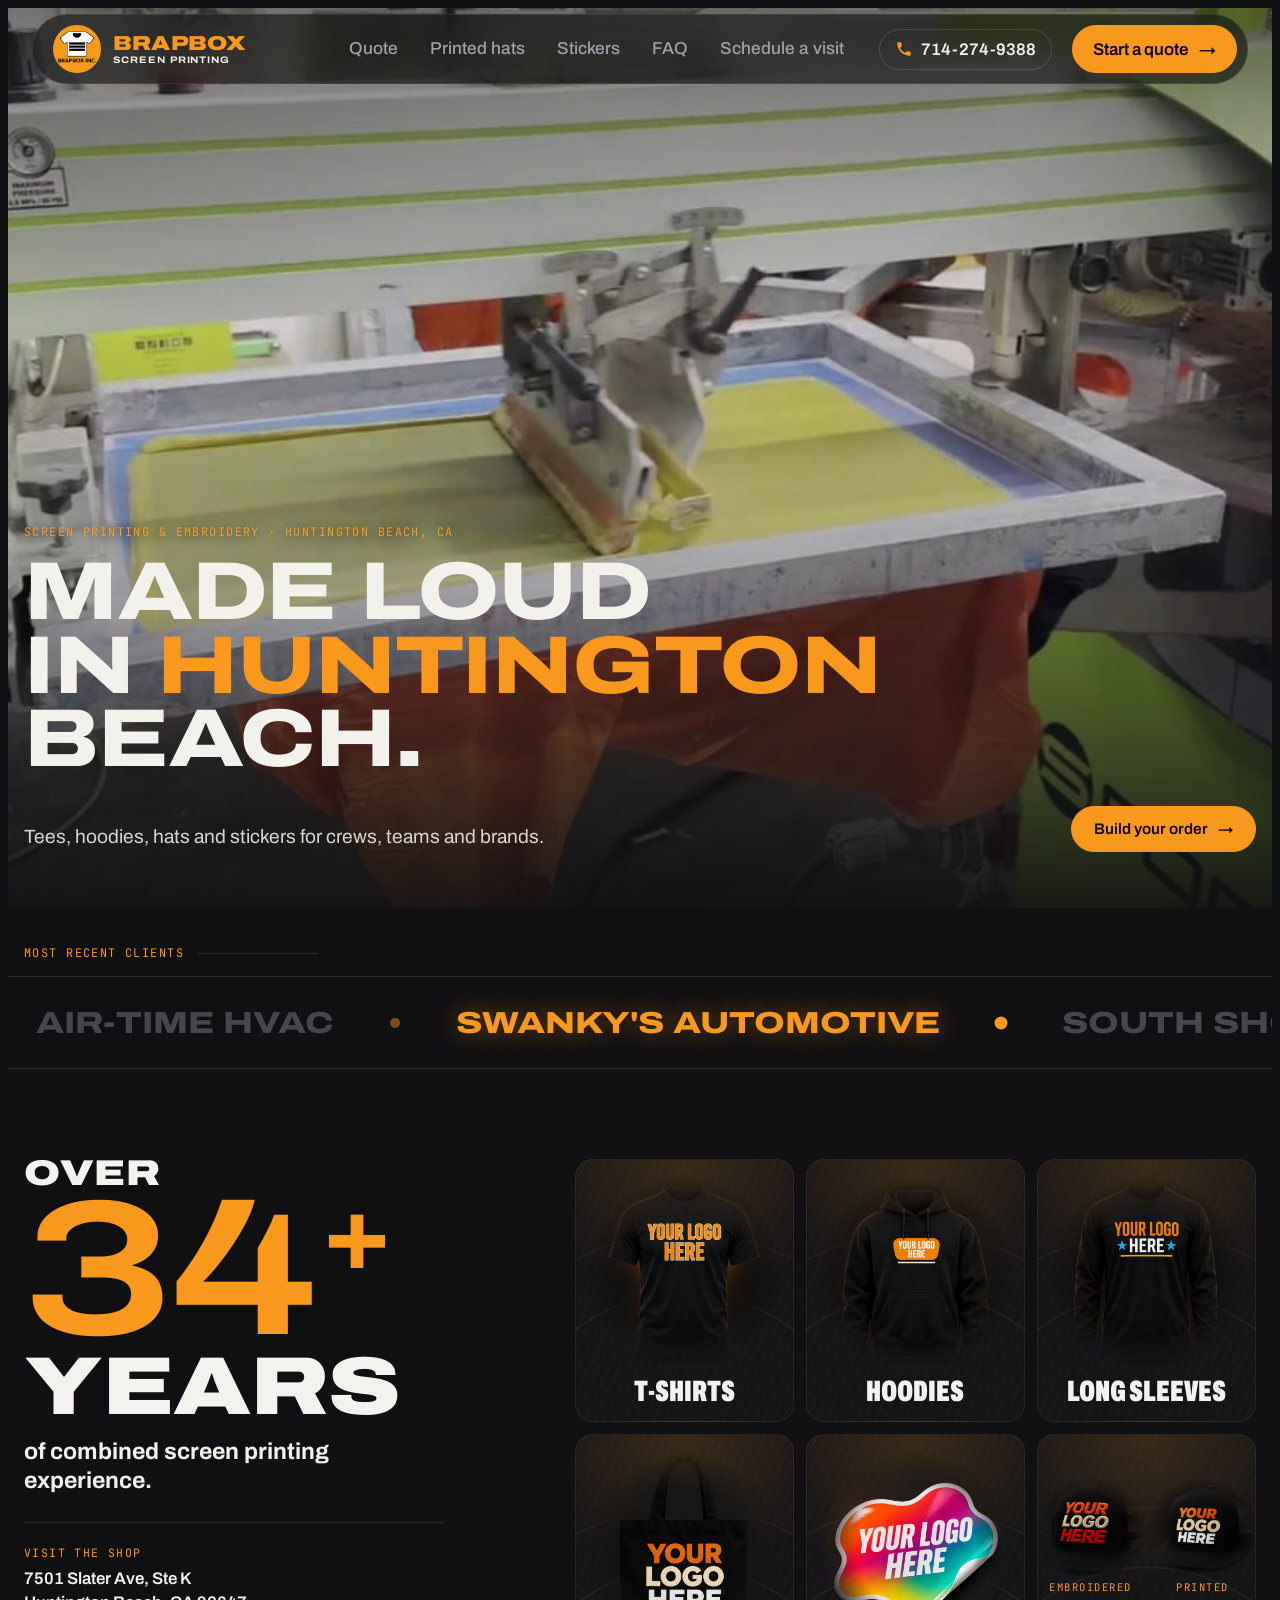
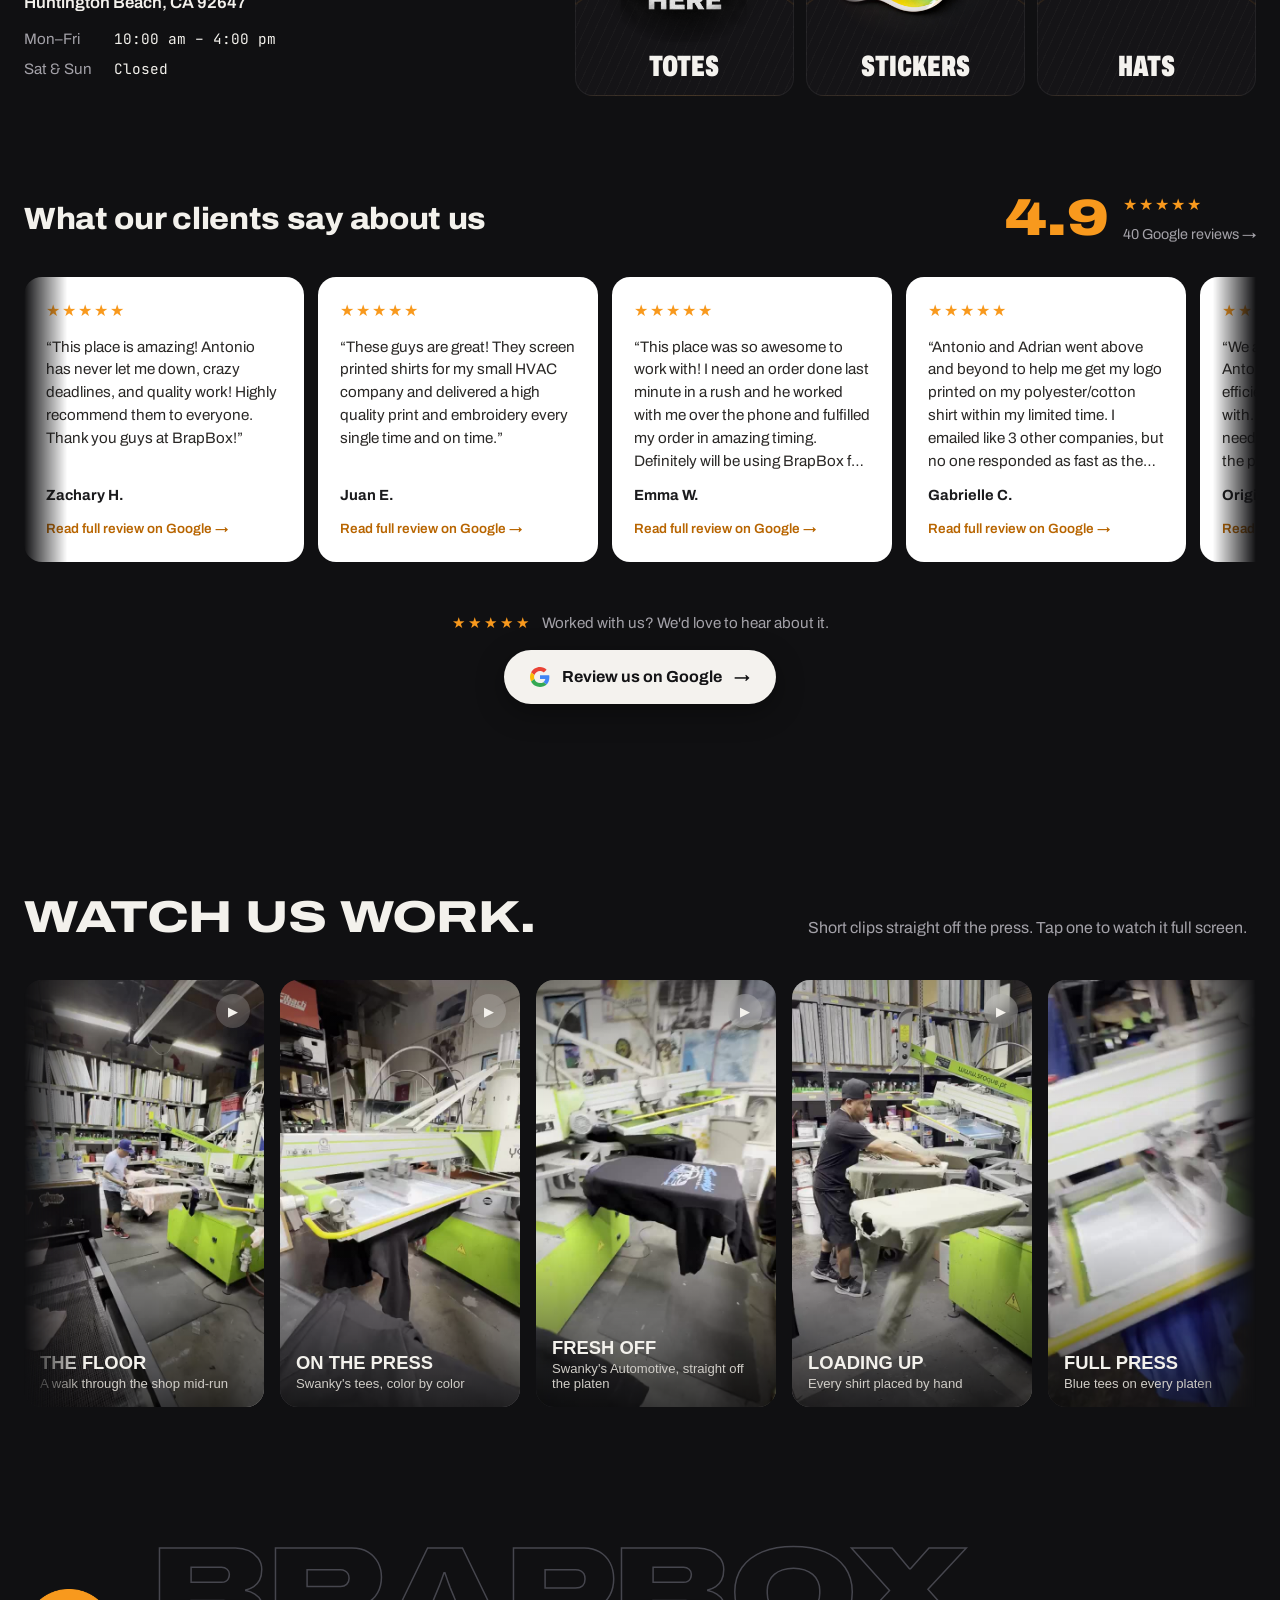
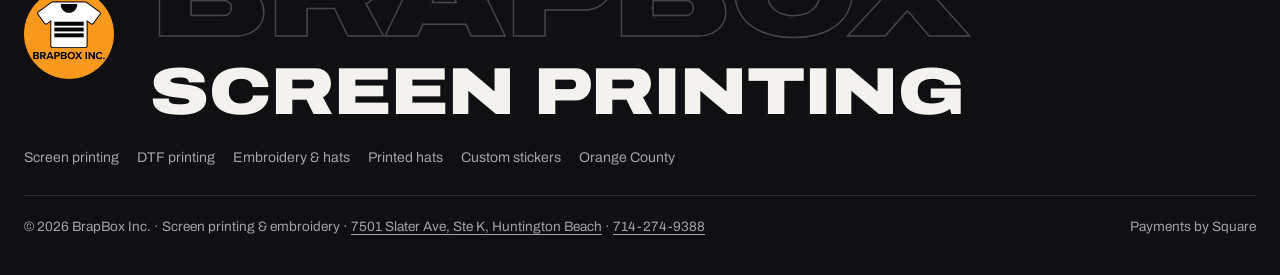
==== index.html @ b714bdb9 "Add files via upload" ====
<!doctype html>
<html lang="en">
<meta charset="utf-8">
<meta name="viewport" content="width=device-width, initial-scale=1, viewport-fit=cover">
<title>Screen Printing &amp; Custom Shirts in Huntington Beach, CA | BrapBox</title>
<meta name="description" content="Custom screen printing, DTF and embroidery in Huntington Beach, CA. Tees, hoodies, hats and more from 12 pieces, 10–14 day turnaround. Get a fast quote.">
<link rel="canonical" href="https://www.brapboxscreenprinting.com/">
<meta name="robots" content="index, follow, max-image-preview:large, max-snippet:-1, max-video-preview:-1">
<meta name="theme-color" content="#101012">
<meta name="geo.region" content="US-CA">
<meta name="geo.placename" content="Huntington Beach">
<meta property="og:type" content="website">
<meta property="og:site_name" content="BrapBox Screen Printing">
<meta property="og:locale" content="en_US">
<meta property="og:url" content="https://www.brapboxscreenprinting.com/">
<meta property="og:title" content="BrapBox Screen Printing · Huntington Beach, CA">
<meta property="og:description" content="Custom screen printing, DTF and embroidery for crews, teams and brands. From 12 pieces. Build your order and get a quote.">
<meta property="og:image" content="https://www.brapboxscreenprinting.com/p/og-image.jpg">
<meta property="og:image:width" content="1200">
<meta property="og:image:height" content="630">
<meta property="og:image:alt" content="Automatic screen printing press at BrapBox in Huntington Beach">
<meta name="twitter:card" content="summary_large_image">
<meta name="twitter:title" content="BrapBox Screen Printing · Huntington Beach, CA">
<meta name="twitter:description" content="Custom screen printing, DTF and embroidery for crews, teams and brands. From 12 pieces.">
<meta name="twitter:image" content="https://www.brapboxscreenprinting.com/p/og-image.jpg">
<link rel="icon" type="image/png" href="p/logo-64.png">
<link rel="apple-touch-icon" href="p/logo.png">
<link rel="manifest" href="/site.webmanifest">
<link rel="preload" as="image" href="v/hero.jpg" fetchpriority="high">
<!-- SEO: keep this structured data in sync with the visible FAQ (const FAQ) and the shop details. -->
<script type="application/ld+json">
{"@context":"https://schema.org","@graph":[
{"@type":"LocalBusiness","@id":"https://www.brapboxscreenprinting.com/#business",
"name":"BrapBox Screen Printing","legalName":"BrapBox Inc.","alternateName":"BrapBox",
"description":"Custom screen printing, DTF printing and embroidery shop in Huntington Beach, California. T-shirts, long sleeves, hoodies, totes, stickers and printed or embroidered hats for crews, teams and brands. 12-piece minimum.",
"url":"https://www.brapboxscreenprinting.com/",
"logo":"https://www.brapboxscreenprinting.com/p/logo.png",
"image":["https://www.brapboxscreenprinting.com/p/og-image.jpg","https://www.brapboxscreenprinting.com/v/hero.jpg","https://www.brapboxscreenprinting.com/p/press-visit.jpg"],
"telephone":"+1-714-274-9388","email":"brapboxtshirt@gmail.com",
"address":{"@type":"PostalAddress","streetAddress":"7501 Slater Ave, Ste K","addressLocality":"Huntington Beach","addressRegion":"CA","postalCode":"92647","addressCountry":"US"},
"hasMap":"https://maps.google.com/?cid=10656105089256841077",
"openingHoursSpecification":[{"@type":"OpeningHoursSpecification","dayOfWeek":["Monday","Tuesday","Wednesday","Thursday","Friday"],"opens":"10:00","closes":"16:00"}],
"areaServed":[{"@type":"City","name":"Huntington Beach, CA"},{"@type":"AdministrativeArea","name":"Orange County, CA"},{"@type":"AdministrativeArea","name":"Southern California"}],
"paymentAccepted":"Credit card","currenciesAccepted":"USD",
"knowsAbout":["Screen printing","DTF printing","Embroidery","Custom T-shirts","Custom hoodies","Custom hats","Custom stickers","Sleeve printing"],
"hasOfferCatalog":{"@type":"OfferCatalog","name":"Custom printing services","itemListElement":[
{"@type":"Offer","itemOffered":{"@type":"Service","name":"Screen printing","description":"Screen printing on an automatic press for orders of 25 pieces and up, up to 6 ink colors, front, back and sleeve prints."}},
{"@type":"Offer","itemOffered":{"@type":"Service","name":"DTF printing","description":"Direct-to-film printing for small runs of 12 to 24 pieces."}},
{"@type":"Offer","itemOffered":{"@type":"Service","name":"Embroidery","description":"Embroidered hats and apparel."}},
{"@type":"Offer","itemOffered":{"@type":"Product","name":"Custom T-shirts, long sleeves and hoodies"}},
{"@type":"Offer","itemOffered":{"@type":"Product","name":"Custom printed or embroidered hats"}},
{"@type":"Offer","itemOffered":{"@type":"Product","name":"Custom totes and die-cut stickers"}}]},
"sameAs":["https://maps.google.com/?cid=10656105089256841077"]},
{"@type":"WebSite","@id":"https://www.brapboxscreenprinting.com/#website","url":"https://www.brapboxscreenprinting.com/","name":"BrapBox Screen Printing","publisher":{"@id":"https://www.brapboxscreenprinting.com/#business"},"inLanguage":"en-US"},
{"@type":"WebPage","@id":"https://www.brapboxscreenprinting.com/#webpage","url":"https://www.brapboxscreenprinting.com/","name":"Screen Printing & Custom Shirts in Huntington Beach, CA | BrapBox","isPartOf":{"@id":"https://www.brapboxscreenprinting.com/#website"},"about":{"@id":"https://www.brapboxscreenprinting.com/#business"},"primaryImageOfPage":"https://www.brapboxscreenprinting.com/v/hero.jpg","inLanguage":"en-US"},
{"@type":"FAQPage","@id":"https://www.brapboxscreenprinting.com/#faq","mainEntity":[
{"@type":"Question","name":"What's your minimum order?","acceptedAnswer":{"@type":"Answer","text":"Our minimum is 12 pieces. For 12 to 24 pieces, we do a DTF print, which is more cost effective on small runs. From 25 pieces up, we screen print, and you can mix tees, long sleeves and hoodies to get there. We confirm the final print method after we review your design, since some designs print better one way than the other."}},
{"@type":"Question","name":"How do I get a price?","acceptedAnswer":{"@type":"Answer","text":"Build your order in the quote studio and send it. Antonio checks every quote himself and comes back with a firm price."}},
{"@type":"Question","name":"How long does an order take?","acceptedAnswer":{"@type":"Answer","text":"Typically 10–14 days after you approve your proof. Need a rush? Give us a call at 714-274-9388."}},
{"@type":"Question","name":"Can you rush it?","acceptedAnswer":{"@type":"Answer","text":"Call us at 714-274-9388 and we'll tell you what the press can do."}},
{"@type":"Question","name":"What can you print on?","acceptedAnswer":{"@type":"Answer","text":"T-shirts, hoodies, long sleeves, totes, hats and stickers. Hats can be printed or embroidered."}},
{"@type":"Question","name":"Do you print sleeves?","acceptedAnswer":{"@type":"Answer","text":"Yes, left and right sleeves on short and long sleeves. Add them in the quote studio."}},
{"@type":"Question","name":"Where do I pick up?","acceptedAnswer":{"@type":"Answer","text":"At the shop, 7501 Slater Ave, Ste K, Huntington Beach. Open Monday to Friday, 10 am to 4 pm. We can also ship it, and shipping is calculated after production is finished."}},
{"@type":"Question","name":"How do I pay?","acceptedAnswer":{"@type":"Answer","text":"We send a secure Square invoice you can pay by card."}}]}
]}
</script>
<meta name="claude:viewport-fit-sides" content="cover">
<link rel="preconnect" href="https://fonts.googleapis.com">
<link rel="preconnect" href="https://fonts.gstatic.com" crossorigin>
<link rel="stylesheet" href="https://fonts.googleapis.com/css2?family=Archivo:wdth,wght@62..125,400..900&family=JetBrains+Mono:wght@400;500&display=swap">
<style>
/* Layout: a cinematic, dark print floor lit by BrapBox orange. Real footage leads; type is ultra-wide Archivo. Single dark look by design. */
:root{
  color-scheme:dark;
  --bg:#101012; --bg2:#17171A; --bg3:#1F1F23; --fg:#F3F1EC; --muted:#A3A1A8; --dim:#46464E; --line:#2B2B31;
  --brand:#F8991D; --brand2:#FFB85C; --brand-ink:#120700; --lime:#B7E33B;
  --sans:"Archivo", "Helvetica Neue", Arial, sans-serif;
  --mono:"JetBrains Mono", ui-monospace, Menlo, monospace;
  --r:18px; --r-lg:28px;
  --ease:cubic-bezier(.2,.8,.2,1);
}
*{box-sizing:border-box}
[hidden]{display:none!important}
html{scroll-behavior:smooth}
body{background:var(--bg);color:var(--fg);font-family:var(--sans);font-size:16px;line-height:1.55;-webkit-font-smoothing:antialiased;overflow-x:hidden}
body::before{content:"";position:fixed;inset:0 0 auto;height:env(safe-area-inset-top,0px);z-index:90;background:var(--bg)}
.wrap{max-width:1320px;margin:0 auto;padding-left:max(16px,env(safe-area-inset-left,0px));padding-right:max(16px,env(safe-area-inset-right,0px))}
h1,h2,h3{margin:0;font-weight:800;line-height:.92;letter-spacing:-.02em;text-wrap:balance}
.wide{font-stretch:125%;text-transform:uppercase;letter-spacing:-.01em}
h2.wide{font-size:clamp(2.4rem,6.2vw,5.6rem)}
p{margin:0}
a{color:inherit}
.tag{font-family:var(--mono);font-size:.74rem;letter-spacing:.12em;text-transform:uppercase;color:var(--brand)}
.muted{color:var(--muted)}
:focus-visible{outline:2px solid var(--brand);outline-offset:3px}
@media (prefers-reduced-motion: reduce){html{scroll-behavior:auto}*{animation:none!important;transition:none!important}}

/* progress + nav */
.progress{position:fixed;left:0;top:env(safe-area-inset-top,0px);height:3px;width:100%;background:var(--brand);transform-origin:left;transform:scaleX(0);z-index:100}
.nav{position:fixed;z-index:80;top:calc(env(safe-area-inset-top,0px) + 14px);left:0;right:0;pointer-events:none}
.nav .bar{pointer-events:auto;display:flex;align-items:center;gap:18px;padding:8px 8px 8px 16px;border-radius:999px;background:rgba(14,14,16,.6);backdrop-filter:blur(16px) saturate(1.4);border:1px solid rgba(255,255,255,.08);max-width:1080px;margin:0 auto}
.logo{display:flex;align-items:center;gap:10px;text-decoration:none;font-weight:900;font-stretch:125%;text-transform:uppercase;font-size:1.05rem;letter-spacing:.01em}
.logo-img{width:40px;height:40px;flex:none;display:block;transition:transform .5s var(--ease)}.logo:hover .logo-img{transform:rotate(-12deg)}
.foot-brand{display:flex;align-items:center;gap:clamp(16px,3vw,36px)}.foot-brand img{width:clamp(64px,9vw,120px);height:auto;flex:none}.foot-brand .mega{min-width:0;font-size:clamp(2.6rem,13vw,13rem)}@media (max-width:640px){.foot-brand{flex-direction:column;align-items:flex-start}.foot-brand .mega{font-size:13.6vw}}
.mark{width:28px;height:28px;border-radius:50%;background:var(--brand);display:grid;place-items:center;flex:none}
.mark::after{content:"";width:12px;height:9px;background:var(--brand-ink);clip-path:polygon(0 0,32% 0,40% 22%,60% 22%,68% 0,100% 0,100% 100%,0 100%)}
.nav .links{display:flex;gap:2px;margin-left:auto}
.nav .links a{text-decoration:none;font-size:.9rem;font-weight:500;color:var(--muted);padding:8px 13px;border-radius:999px;transition:color .2s,background .2s}
.nav .links a:hover{color:var(--fg);background:rgba(255,255,255,.06)}
.btn{display:inline-flex;align-items:center;justify-content:center;gap:10px;font:600 .96rem var(--sans);padding:14px 22px;border-radius:999px;border:1px solid rgba(255,255,255,.18);background:transparent;color:var(--fg);text-decoration:none;cursor:pointer;transition:transform .25s var(--ease),background .25s,border-color .25s;white-space:nowrap}
.btn:hover{transform:translateY(-2px);border-color:rgba(255,255,255,.4)}
.btn.hot{background:var(--brand);border-color:var(--brand);color:var(--brand-ink)}
.btn.hot:hover{background:var(--brand2);border-color:var(--brand2)}
.btn.light{background:var(--fg);color:var(--bg);border-color:var(--fg)}
.btn.sm{padding:9px 16px;font-size:.88rem}
.btn .ar{transition:transform .25s var(--ease)}
.btn:hover .ar{transform:translateX(4px)}
@media (max-width:860px){.nav .links{display:none}.nav .bar .btn{margin-left:auto}.nav .bar{margin-inline:16px}}

/* HERO */
.hero{position:relative;height:100vh;min-height:620px;max-height:1100px}
.hero-media{position:absolute;inset:0;overflow:hidden;will-change:clip-path;clip-path:inset(0 0 0 0 round 0)}
.hero-media video,.hero-media img{position:absolute;inset:0;width:100%;height:100%;object-fit:cover;transform:scale(1.08);will-change:transform}
.hero-media::after{content:"";position:absolute;inset:0;background:linear-gradient(180deg,rgba(16,16,18,.55) 0%,rgba(16,16,18,.1) 35%,rgba(16,16,18,.35) 65%,rgba(16,16,18,.95) 100%)}
.hero-inner{position:relative;z-index:2;height:100%;display:grid;align-content:end;padding-bottom:56px}
.hero h1{font-size:clamp(3rem,10.4vw,11rem);font-stretch:125%;text-transform:uppercase;line-height:.86;letter-spacing:-.015em}
.hero h1 .ln{display:block;overflow:hidden;padding-bottom:.04em}
.hero h1 .ln > span{display:inline-block;animation:rise 1.1s var(--ease) both}
.hero h1 .ln:nth-child(2) > span{animation-delay:.12s}
.hero h1 .ln:nth-child(3) > span{animation-delay:.24s}
.hero h1 em{font-style:normal;color:var(--brand)}
@media (max-width:560px){.hero h1{font-size:clamp(2rem,11.2vw,3rem);font-stretch:112%}}
.hero-inner>*{min-width:0}
@keyframes rise{from{transform:translateY(105%)}}
.hero-row{display:flex;flex-wrap:wrap;justify-content:space-between;align-items:end;gap:24px;margin-top:28px}
.hero-row p{max-width:34rem;font-size:clamp(1.05rem,1.5vw,1.3rem);color:#D9D6D0;animation:fade 1s .5s var(--ease) both}
.hero-row .ctas{display:flex;flex-wrap:wrap;gap:10px;animation:fade 1s .65s var(--ease) both}
@keyframes fade{from{opacity:.001;transform:translateY(14px)}}
.live{position:absolute;z-index:3;top:calc(env(safe-area-inset-top,0px) + 92px);right:max(16px,calc(env(safe-area-inset-right,0px) + 24px));display:flex;align-items:center;gap:8px;font-family:var(--mono);font-size:.72rem;letter-spacing:.08em;text-transform:uppercase;padding:7px 12px;border-radius:999px;background:rgba(16,16,18,.55);backdrop-filter:blur(8px);border:1px solid rgba(255,255,255,.1)}
.live i{width:7px;height:7px;border-radius:50%;background:#FF3B30;animation:blink 1.6s infinite}
@keyframes blink{50%{opacity:.25}}
.scrollcue{position:absolute;z-index:3;left:50%;bottom:16px;transform:translateX(-50%);font-family:var(--mono);font-size:.68rem;letter-spacing:.14em;color:var(--muted);text-transform:uppercase}

/* marquee */
.clients{border-block:1px solid var(--line);overflow:hidden;background:var(--bg)}
.clients .track{display:flex;width:max-content;animation:slide 38s linear infinite;padding-block:22px}
.clients span{font-stretch:125%;font-weight:800;text-transform:uppercase;font-size:clamp(1.2rem,2.4vw,1.9rem);color:var(--dim);padding-inline:28px;display:flex;align-items:center;gap:56px;white-space:nowrap;transition:color .3s}
.clients span:hover{color:var(--fg)}
.clients span::after{content:"";width:10px;height:10px;border-radius:50%;background:var(--brand)}
@keyframes slide{to{transform:translateX(-50%)}}

section{padding-block:120px}
.head{display:grid;grid-template-columns:1fr minmax(0,28rem);gap:28px;align-items:end;margin-bottom:56px}
.head .tag{display:block;margin-bottom:18px}
.head p{color:var(--muted);font-size:1.08rem}
@media (max-width:860px){.head{grid-template-columns:1fr}section{padding-block:84px}}

/* statement */
.statement p{font-size:clamp(1.8rem,4.3vw,3.9rem);font-weight:700;line-height:1.08;letter-spacing:-.025em;max-width:22ch}
.statement .w{color:var(--dim);transition:color .35s}
.statement .w.on{color:var(--fg)}
.statement .w.hl.on{color:var(--brand)}
.statement .sig{display:flex;gap:16px;align-items:center;margin-top:40px}
.statement .sig img{width:64px;height:64px;border-radius:50%;object-fit:cover}

/* STORY */
.story{display:grid;grid-template-columns:1fr 1fr;gap:64px;align-items:start}
.story > *{min-width:0}
.story-media{position:sticky;top:calc(env(safe-area-inset-top,0px) + 96px);aspect-ratio:4/5;max-width:100%;border-radius:var(--r-lg);overflow:hidden;background:var(--bg2)}
.story-media video{position:absolute;inset:0;width:100%;height:100%;object-fit:cover;opacity:0;transition:opacity .7s var(--ease),transform 1.2s var(--ease);transform:scale(1.06)}
.story-media video.on{opacity:1;transform:scale(1)}
.story-media .hud{position:absolute;left:18px;right:18px;bottom:18px;display:flex;justify-content:space-between;align-items:end;gap:12px;z-index:2}
.story-media .num{font-stretch:125%;font-weight:900;font-size:5rem;line-height:.8;color:var(--fg);text-shadow:0 4px 30px rgba(0,0,0,.5);font-variant-numeric:tabular-nums}
.story-media .lbl{font-family:var(--mono);font-size:.72rem;letter-spacing:.1em;text-transform:uppercase;background:rgba(16,16,18,.6);backdrop-filter:blur(8px);padding:7px 11px;border-radius:999px}
.story-media::after{content:"";position:absolute;inset:auto 0 0 0;height:45%;background:linear-gradient(transparent,rgba(0,0,0,.6));z-index:1;pointer-events:none}
.rail{position:absolute;z-index:2;top:18px;left:18px;right:18px;display:flex;gap:5px}
.rail i{flex:1;height:3px;border-radius:9px;background:rgba(255,255,255,.2);overflow:hidden;position:relative}
.rail i::after{content:"";position:absolute;inset:0;background:var(--fg);transform:scaleX(0);transform-origin:left;transition:transform .5s var(--ease)}
.rail i.done::after{transform:scaleX(1)}
.chapters{display:grid;gap:0}
.chapter{min-height:78vh;display:grid;align-content:center;gap:18px;padding-block:40px;opacity:.35;transition:opacity .5s}
.chapter.on{opacity:1}
.chapter .k{font-family:var(--mono);font-size:.78rem;color:var(--brand);letter-spacing:.1em}
.chapter h3{font-size:clamp(2rem,4vw,3.4rem);font-stretch:125%;text-transform:uppercase}
.chapter p{color:#C9C6C0;font-size:1.1rem;max-width:30rem}
.chapter .pics{display:grid;grid-template-columns:1fr 1fr;gap:10px;max-width:30rem;margin-top:6px}
.chapter .pics img{width:100%;aspect-ratio:4/3;object-fit:cover;border-radius:12px;display:block}
.chapter .fact{display:inline-flex;gap:10px;align-items:center;font-family:var(--mono);font-size:.78rem;color:var(--muted)}
.chapter .fact b{color:var(--fg);font-weight:500}
@media (max-width:900px){
  .story{grid-template-columns:1fr;gap:0}
  .story-media{top:calc(env(safe-area-inset-top,0px) + 78px);aspect-ratio:auto;height:46vh;z-index:2}
  .chapter{min-height:70vh}
  .story-media .num{font-size:3rem}
}

/* SHORTS */
.shorts{display:flex;gap:16px;overflow-x:auto;scroll-snap-type:x mandatory;padding-bottom:18px;scrollbar-width:thin;scrollbar-color:var(--dim) transparent;cursor:grab}
.shorts:active{cursor:grabbing}
.short{flex:0 0 clamp(220px,24vw,300px);aspect-ratio:9/16;border-radius:22px;overflow:hidden;position:relative;scroll-snap-align:start;background:var(--bg2);border:0;padding:0;color:var(--fg);text-align:left;cursor:pointer;transition:transform .4s var(--ease)}
.short:hover{transform:translateY(-6px) rotate(-.6deg)}
.short video{position:absolute;inset:0;width:100%;height:100%;object-fit:cover}
.short::after{content:"";position:absolute;inset:0;background:linear-gradient(180deg,rgba(0,0,0,.25),transparent 30%,transparent 60%,rgba(0,0,0,.75))}
.short .cap{position:absolute;z-index:2;left:16px;right:16px;bottom:16px;display:grid;gap:4px}
.short .cap b{font-stretch:125%;text-transform:uppercase;font-weight:800;font-size:1.15rem;line-height:1}
.short .cap span{font-size:.82rem;color:#D0CDC7}
.short .play{position:absolute;z-index:2;top:14px;right:14px;width:34px;height:34px;border-radius:50%;background:rgba(255,255,255,.18);backdrop-filter:blur(8px);display:grid;place-items:center;font-size:.8rem}
.shorts-ctl{display:flex;gap:8px}
.shorts-ctl button{width:46px;height:46px;border-radius:50%;border:1px solid var(--line);background:var(--bg2);color:var(--fg);font-size:1.1rem;cursor:pointer}
.shorts-ctl button:hover{border-color:var(--brand)}

/* player modal */
.player{position:fixed;inset:0;z-index:120;background:rgba(5,5,6,.94);backdrop-filter:blur(10px);display:grid;place-items:center;padding:24px}
.player video{max-height:86vh;max-width:min(92vw,520px);border-radius:20px;display:block}
.player .x{position:absolute;top:calc(18px + env(safe-area-inset-top,0px));right:max(18px,calc(env(safe-area-inset-right,0px) + 18px))}
.player .nx,.player .pv{position:absolute;top:50%;transform:translateY(-50%);width:52px;height:52px;border-radius:50%;border:1px solid rgba(255,255,255,.2);background:rgba(255,255,255,.06);color:#fff;font-size:1.2rem;cursor:pointer}
.player .pv{left:max(18px,calc(env(safe-area-inset-left,0px) + 18px))}.player .nx{right:max(18px,calc(env(safe-area-inset-right,0px) + 18px))}
.player .pcap{text-align:center;margin-top:14px;font-size:.95rem;color:#ddd}

/* WORK */
.filters{display:flex;flex-wrap:wrap;gap:8px;margin-bottom:28px}
.filters button{font:500 .9rem var(--sans);padding:9px 18px;border-radius:999px;border:1px solid var(--line);background:transparent;color:var(--muted);cursor:pointer;transition:all .25s}
.filters button:hover{color:var(--fg)}
.filters button[aria-pressed="true"]{background:var(--fg);color:var(--bg);border-color:var(--fg)}
.work{columns:4 240px;column-gap:14px}
.work figure{break-inside:avoid;margin:0 0 14px;border-radius:16px;overflow:hidden;position:relative;background:var(--bg2);cursor:none;transform:translateZ(0)}
.work figure img{display:block;width:100%;height:auto;transition:transform 1s var(--ease),filter .5s}
.work figure:hover img{transform:scale(1.05)}
.work figcaption{position:absolute;left:12px;bottom:12px;right:12px;font-size:.8rem;font-weight:600;padding:7px 11px;border-radius:999px;background:rgba(16,16,18,.66);backdrop-filter:blur(8px);width:max-content;max-width:calc(100% - 24px);transform:translateY(8px);opacity:0;transition:all .35s var(--ease)}
.work figure:hover figcaption,.work figure:focus figcaption{transform:none;opacity:1}
@media (hover:none){.work figure{cursor:pointer}.work figcaption{opacity:1;transform:none}}
.cursor{position:fixed;z-index:110;left:0;top:0;width:86px;height:86px;margin:-43px 0 0 -43px;border-radius:50%;background:var(--brand);color:var(--brand-ink);display:grid;place-items:center;font-weight:700;font-size:.85rem;pointer-events:none;transform:scale(0);transition:transform .3s var(--ease)}
.cursor.show{transform:scale(1)}
.lightbox{position:fixed;inset:0;z-index:120;background:rgba(5,5,6,.95);display:grid;place-items:center;padding:24px}
.lightbox img{max-width:min(92vw,1100px);max-height:82vh;border-radius:16px;display:block}
.lightbox .x{position:absolute;top:calc(18px + env(safe-area-inset-top,0px));right:max(18px,calc(env(safe-area-inset-right,0px) + 18px))}
.lightbox .nx,.lightbox .pv{position:absolute;top:50%;transform:translateY(-50%);width:52px;height:52px;border-radius:50%;border:1px solid rgba(255,255,255,.2);background:rgba(255,255,255,.06);color:#fff;font-size:1.2rem;cursor:pointer}
.lightbox .pv{left:max(18px,calc(env(safe-area-inset-left,0px) + 18px))}.lightbox .nx{right:max(18px,calc(env(safe-area-inset-right,0px) + 18px))}
.lightbox p{text-align:center;color:#ddd;margin-top:12px}

/* QUOTE STUDIO v5 */
.qs-head p b{color:var(--fg)}
.qs{display:grid;grid-template-columns:minmax(0,1.12fr) minmax(0,1fr);border:1px solid var(--line);border-radius:var(--r-lg);background:var(--bg2);position:relative}
.qs-stage{position:sticky;top:84px;align-self:start;height:calc(100vh - 108px);min-height:560px;max-height:920px;border-radius:var(--r-lg) 0 0 var(--r-lg);overflow:hidden;background:#141416;display:grid;grid-template-rows:auto minmax(0,1fr) auto;gap:10px;padding:20px;isolation:isolate}
.qs-bg{position:absolute;inset:-60px;background-size:cover;background-position:center;filter:blur(34px) brightness(.34) saturate(1.3);z-index:-2;transition:background-image .8s}
.qs-spot{position:absolute;inset:0;z-index:-1;pointer-events:none;background:radial-gradient(55% 45% at 50% 42%,rgba(255,255,255,.11),transparent 70%),radial-gradient(36% 7% at 50% 86%,rgba(0,0,0,.55),transparent 75%),linear-gradient(180deg,rgba(16,16,18,.2),rgba(16,16,18,.0) 30%,rgba(16,16,18,.5))}
.qs-top{display:flex;justify-content:space-between;align-items:center;gap:10px;flex-wrap:wrap}
.qs-seg{display:inline-flex;padding:4px;border-radius:999px;background:var(--bg);border:1px solid var(--line);gap:2px;flex-wrap:wrap}
.qs-glass{background:rgba(0,0,0,.42);border-color:rgba(255,255,255,.12);backdrop-filter:blur(10px)}
.qs-seg button{font:600 .84rem var(--sans);border:0;background:transparent;color:var(--muted);padding:8px 16px;border-radius:999px;cursor:pointer;transition:background .25s,color .25s}
.qs-seg button:hover{color:var(--fg)}
.qs-seg button[aria-pressed="true"]{background:var(--fg);color:var(--bg)}
.qs-chip{font-family:var(--mono);font-size:.72rem;color:#e4e1db;background:rgba(0,0,0,.42);border:1px solid rgba(255,255,255,.12);padding:7px 12px;border-radius:999px;backdrop-filter:blur(10px)}
.qs-cwrap{position:relative;min-height:0;height:100%;display:grid;place-items:center;perspective:1300px}
#qsCanvas{display:block;width:100%;height:100%;object-fit:contain;filter:drop-shadow(0 34px 40px rgba(0,0,0,.55));transition:transform .35s ease-out;outline:none}
#qsCanvas:focus-visible{outline:2px solid var(--brand);outline-offset:-2px;border-radius:16px}
.qs-design #qsCanvas{touch-action:none;cursor:grab}
#qsCanvas.grabbing{cursor:grabbing}
.qs-flip{animation:qsflip .6s cubic-bezier(.3,.7,.2,1)}
@keyframes qsflip{50%{transform:rotateY(90deg) scale(.96)}}
.qs-hint{position:absolute;left:50%;bottom:6px;transform:translateX(-50%);font-size:.78rem;color:#eee;background:rgba(0,0,0,.55);backdrop-filter:blur(8px);border:1px solid rgba(255,255,255,.12);padding:7px 13px;border-radius:999px;white-space:nowrap;pointer-events:none;animation:qsfloat 2.4s ease-in-out infinite}
.qs-hint span{color:var(--brand);margin-right:4px}
@keyframes qsfloat{50%{transform:translate(-50%,-5px)}}
.qs-addside{position:absolute;left:50%;top:50%;transform:translate(-50%,-50%);font:600 .92rem var(--sans);padding:13px 20px;border-radius:999px;border:1.5px dashed var(--brand);background:rgba(16,16,18,.75);color:var(--fg);cursor:pointer;backdrop-filter:blur(8px)}
.qs-addside:hover{background:var(--brand);color:var(--brand-ink);border-style:solid}
.qs-pricebox{display:flex;justify-content:space-between;align-items:end;gap:12px;background:rgba(16,16,18,.62);backdrop-filter:blur(14px);border:1px solid rgba(255,255,255,.1);border-radius:var(--r);padding:16px 20px}
.qs-pricebox small{display:block;font-size:.74rem;color:var(--muted);letter-spacing:.02em}
.qs-pricebox b{display:block;font-stretch:125%;font-weight:900;font-size:clamp(2rem,3.4vw,2.8rem);line-height:1;font-variant-numeric:tabular-nums}
.qs-pricebox .qs-per{text-align:right}
.qs-pricebox .qs-per b{font:500 1.3rem var(--mono)}
.qs-range{display:block;font:.76rem var(--mono);color:#bdbab4;margin-top:6px}
.qs-flash{animation:qsflash .5s var(--ease)}
@keyframes qsflash{40%{color:var(--brand)}}

.qs-panel{padding:28px 30px;display:grid;grid-template-rows:auto 1fr auto;gap:24px;min-height:calc(100vh - 108px);max-height:none}
.qs-steps{display:flex;gap:6px;list-style:none;margin:0;padding:0 0 4px;overflow-x:auto;scrollbar-width:none}
.qs-steps::-webkit-scrollbar{display:none}
.qs-steps button{display:flex;gap:8px;align-items:center;font:600 .8rem var(--sans);color:var(--muted);background:transparent;border:1px solid var(--line);border-radius:999px;padding:5px 13px 5px 5px;white-space:nowrap;cursor:pointer;transition:all .25s}
.qs-steps button i{font-style:normal;width:24px;height:24px;border-radius:50%;display:grid;place-items:center;background:var(--bg3);font:600 .72rem var(--mono);transition:all .25s}
.qs-steps button:hover{color:var(--fg)}
.qs-steps button[aria-current="step"]{color:var(--fg);border-color:var(--brand)}
.qs-steps button[aria-current="step"] i{background:var(--brand);color:var(--brand-ink)}
.qs-steps button.done i{background:var(--lime);color:#122000}
.qs-step{display:grid;gap:24px;align-content:start;animation:qsin .55s var(--ease)}
@keyframes qsin{from{opacity:.001;transform:translateY(14px)}}
.qs-h h3{font-size:clamp(1.8rem,3vw,2.6rem);font-stretch:125%;text-transform:uppercase}
.qs-h p{color:var(--muted);margin-top:10px}
.qs-group{display:grid;gap:10px}
.qs-lab{display:flex;justify-content:space-between;gap:10px;font:500 .72rem var(--mono);letter-spacing:.1em;text-transform:uppercase;color:#bdbab4}
.qs-v{color:var(--brand);letter-spacing:.04em;text-transform:none}
.qs-chips{display:flex;flex-wrap:wrap;gap:8px}
.qs-chips button{font:600 .86rem var(--sans);padding:9px 15px;border-radius:999px;border:1px solid var(--line);background:var(--bg);color:var(--fg);cursor:pointer;transition:all .2s;display:inline-flex;gap:8px;align-items:center}
.qs-chips button:hover{border-color:#5a5a62}
.qs-chips button[aria-pressed="true"]{border-color:var(--brand);background:rgba(248,153,29,.12);color:#fff}
.qs-chips img{width:22px;height:22px;border-radius:50%;object-fit:cover}
.qs-prods{display:grid;grid-template-columns:repeat(auto-fill,minmax(104px,1fr));gap:8px}
.qs-prod{position:relative;display:grid;gap:4px;justify-items:start;text-align:left;padding:14px 12px 12px;border:1px solid var(--line);border-radius:16px;background:var(--bg);color:var(--fg);cursor:pointer;transition:transform .25s var(--ease),border-color .25s,background .25s;font:inherit}
.qs-prod:hover{transform:translateY(-3px);border-color:#5a5a62}
.qs-prod svg{width:34px;height:34px;stroke:currentColor;fill:none;stroke-width:1.5;stroke-linejoin:round;stroke-linecap:round;color:#cfccc6;margin-bottom:4px;transition:color .25s,transform .4s var(--ease)}
.qs-prod b{font-size:.92rem}
.qs-prod small{font:.7rem var(--mono);color:var(--muted)}
.qs-prod em{position:absolute;top:10px;right:10px;font:600 .58rem var(--mono);font-style:normal;letter-spacing:.06em;text-transform:uppercase;color:var(--muted)}
.qs-prod[aria-checked="true"]{border-color:var(--brand);background:linear-gradient(160deg,rgba(248,153,29,.16),rgba(248,153,29,.02))}
.qs-prod[aria-checked="true"] svg{color:var(--brand);transform:scale(1.1) rotate(-4deg)}
.qs-styles{display:grid;gap:8px}
.qs-style{display:flex;justify-content:space-between;align-items:center;gap:12px;padding:13px 16px;border:1px solid var(--line);border-radius:14px;background:var(--bg);cursor:pointer;color:var(--fg);font:inherit;text-align:left;transition:border-color .2s}
.qs-style:hover{border-color:#5a5a62}
.qs-style span{display:grid;gap:2px}
.qs-style small{color:var(--muted);font-size:.82rem}
.qs-style code{font:500 .86rem var(--mono);color:#e4e1db}
.qs-style[aria-checked="true"]{border-color:var(--brand);box-shadow:inset 0 0 0 1px var(--brand)}
.qs-swatches{display:flex;flex-wrap:wrap;gap:10px}
.qs-sw{width:40px;height:40px;border-radius:50%;border:0;padding:0;cursor:pointer;box-shadow:inset 0 0 0 1px rgba(255,255,255,.18);transition:transform .2s,box-shadow .2s}
.qs-sw:hover{transform:scale(1.1)}
.qs-sw[aria-checked="true"]{box-shadow:inset 0 0 0 1px rgba(255,255,255,.18),0 0 0 3px var(--bg2),0 0 0 5px var(--brand)}
.qs-switch{display:flex;align-items:center;gap:12px;cursor:pointer;font-weight:600;width:max-content;max-width:100%}
.qs-switch input{position:absolute;opacity:0;width:1px;height:1px}
.qs-track{width:46px;height:26px;border-radius:99px;background:var(--dim);position:relative;transition:background .25s;flex:none}
.qs-track::after{content:"";position:absolute;top:3px;left:3px;width:20px;height:20px;border-radius:50%;background:#fff;transition:transform .3s var(--ease)}
.qs-switch input:checked + .qs-track{background:var(--brand)}
.qs-switch input:checked + .qs-track::after{transform:translateX(20px)}
.qs-switch input:focus-visible + .qs-track{outline:2px solid var(--brand);outline-offset:3px}
.qs-sidebody{display:grid;gap:22px;transition:opacity .3s}
.qs-sidebody.off{opacity:.35;pointer-events:none}
.qs-drop{display:flex;gap:16px;align-items:center;padding:18px;border:1.5px dashed var(--dim);border-radius:16px;cursor:pointer;background:var(--bg);transition:border-color .25s,background .25s}
.qs-drop:hover,.qs-drop.over{border-color:var(--brand);background:rgba(248,153,29,.07)}
.qs-drop input{position:absolute;opacity:0;width:1px;height:1px}
.qs-drop .ico{width:46px;height:46px;border-radius:14px;background:var(--brand);color:var(--brand-ink);display:grid;place-items:center;font-size:1.3rem;font-weight:800;flex:none}
.qs-drop .ico.ok{background:var(--lime);color:#122000}
.qs-drop small{display:block;color:var(--muted);font-size:.82rem;margin-top:2px}
.qs-drop:focus-within{outline:2px solid var(--brand);outline-offset:2px}
.qs-row{display:flex;flex-wrap:wrap;gap:14px;align-items:center}
.qs-link{font:600 .84rem var(--sans);color:var(--brand);background:none;border:0;padding:0;cursor:pointer;text-decoration:underline;text-underline-offset:3px}
.qs-check{display:flex;gap:9px;align-items:center;font-size:.9rem;cursor:pointer;color:#dcd9d3}
.qs-check input{accent-color:var(--brand);width:17px;height:17px}
.qs-2{display:grid;grid-template-columns:1fr 1fr;gap:10px}
.qs-2.n{grid-template-columns:1fr 120px}
.qs input[type=text],.qs input[type=email],.qs input[type=tel],.qs input[type=date],.qs input[type=number],.qs textarea{font:inherit;color:var(--fg);background:var(--bg);border:1px solid var(--line);border-radius:12px;padding:13px 14px;width:100%;transition:border-color .2s;color-scheme:dark}
.qs input:focus,.qs textarea:focus{border-color:var(--brand);outline:none}
.qs textarea{min-height:88px;resize:vertical}
.qs input[type=range]{width:100%;accent-color:var(--brand)}
.qs-inkpick{display:flex;gap:8px;flex-wrap:wrap}
.qs-inkpick button{width:30px;height:30px;border-radius:50%;border:0;cursor:pointer;box-shadow:inset 0 0 0 1px rgba(255,255,255,.2)}
.qs-inkpick button[aria-checked="true"]{box-shadow:0 0 0 2px var(--bg2),0 0 0 4px var(--brand)}
.qs-inkbox{border:1px solid var(--line);border-radius:16px;padding:16px;display:grid;gap:12px;background:linear-gradient(160deg,rgba(255,255,255,.03),transparent)}
.qs-inkhead{display:flex;justify-content:space-between;gap:10px;align-items:center;flex-wrap:wrap}
.qs-inkhead p{font-size:.9rem;color:#dcd9d3}
.qs-inkhead p b{color:var(--fg)}
.qs-dots{display:flex;gap:5px;flex-wrap:wrap}
.qs-dots i{width:20px;height:20px;border-radius:50%;box-shadow:inset 0 0 0 1px rgba(255,255,255,.25);animation:qspop .4s var(--ease) both}
@keyframes qspop{from{transform:scale(0)}}
.qs-step-n{display:inline-flex;align-items:center;gap:4px}
.qs-step-n button{width:34px;height:34px;border-radius:50%;border:1px solid var(--line);background:var(--bg);color:var(--fg);font:600 1.05rem var(--sans);cursor:pointer}
.qs-step-n button:hover{border-color:var(--brand)}
.qs-step-n output{min-width:34px;text-align:center;font:600 1rem var(--mono)}
.qs-sizes{display:grid;grid-template-columns:repeat(auto-fill,minmax(86px,1fr));gap:8px}
.qs-size{display:grid;gap:6px;justify-items:center;padding:12px 8px 10px;border:1px solid var(--line);border-radius:14px;background:var(--bg);transition:border-color .2s}
.qs-size.has{border-color:rgba(248,153,29,.55)}
.qs-size b{font:700 .9rem var(--sans)}
.qs-size small{font:.66rem var(--mono);color:var(--muted);min-height:1em}
.qs-size .ctl{display:flex;align-items:center;gap:2px}
.qs-size button{width:26px;height:26px;border-radius:50%;border:1px solid var(--line);background:transparent;color:var(--fg);cursor:pointer;font:600 .95rem var(--sans);padding:0}
.qs-size button:hover{border-color:var(--brand)}
.qs .qs-size input{width:44px;padding:4px 2px;text-align:center;font:600 .92rem var(--mono);border-radius:8px;-moz-appearance:textfield}
.qs-size input::-webkit-inner-spin-button{-webkit-appearance:none}
.qs-meter{display:grid;grid-auto-flow:column;grid-auto-columns:1fr;gap:8px;align-items:end;height:150px;padding-top:10px}
.qs-bar{display:grid;grid-template-rows:auto 1fr auto;gap:6px;height:100%;text-align:center;cursor:pointer;background:none;border:0;color:var(--fg);padding:0;font:inherit}
.qs-bar .v{font:600 .8rem var(--mono);color:#cfccc6}
.qs-bar .col{align-self:end;border-radius:10px 10px 4px 4px;background:var(--bg3);border:1px solid var(--line);transition:height .6s var(--ease),background .3s}
.qs-bar .l{font:.72rem var(--mono);color:var(--muted)}
.qs-bar.cur .col{background:linear-gradient(180deg,var(--brand2),var(--brand));border-color:var(--brand)}
.qs-bar.cur .v{color:var(--brand)}
.qs-bar:hover .col{border-color:#6a6a72}
.qs-nudge{display:flex;align-items:center;justify-content:space-between;gap:12px;flex-wrap:wrap;padding:14px 16px;border-radius:14px;background:rgba(183,227,59,.07);border:1px solid rgba(183,227,59,.35);font-size:.9rem}
.qs-nudge b{color:var(--lime)}
.qs-nudge button{font:600 .84rem var(--sans);padding:8px 14px;border-radius:999px;border:0;background:var(--lime);color:#122000;cursor:pointer}
.qs-warn{padding:12px 14px;border-radius:12px;border:1px solid var(--brand);background:rgba(248,153,29,.08);font-size:.9rem}
.qs-whens{display:grid;gap:8px}
.qs-when{display:grid;grid-template-columns:auto 1fr auto;gap:14px;align-items:center;padding:15px 16px;border:1px solid var(--line);border-radius:16px;background:var(--bg);cursor:pointer;text-align:left;color:var(--fg);font:inherit;transition:border-color .2s}
.qs-when:hover{border-color:#5a5a62}
.qs-when .dot{width:20px;height:20px;border-radius:50%;border:2px solid var(--dim);transition:all .2s}
.qs-when[aria-checked="true"]{border-color:var(--brand)}
.qs-when[aria-checked="true"] .dot{border:6px solid var(--brand)}
.qs-when b{display:block}
.qs-when small{color:var(--muted);font-size:.84rem}
.qs-when code{font:600 .82rem var(--mono);color:var(--brand)}
.qs-sum{border:1px solid var(--line);border-radius:18px;overflow:hidden;background:var(--bg)}
.qs-thumbs{display:grid;grid-template-columns:1fr 1fr;background:radial-gradient(70% 70% at 50% 40%,#232327,#141416)}
.qs-thumbs figure{margin:0;padding:12px;display:grid;justify-items:center;gap:4px}
.qs-thumbs img{width:100%;max-width:200px;height:auto}
.qs-thumbs figcaption{font:.68rem var(--mono);color:var(--muted);text-transform:uppercase;letter-spacing:.1em}
.qs-sumtop{display:flex;justify-content:space-between;align-items:end;gap:12px;padding:18px;background:var(--brand);color:var(--brand-ink)}
.qs-sumtop small{display:block;font-size:.74rem;opacity:.75}
.qs-sumtop b{display:block;font-stretch:125%;font-weight:900;font-size:2.4rem;line-height:1;font-variant-numeric:tabular-nums}
.qs-sumtop b.mono{font:600 1.2rem var(--mono)}
.qs-sumtop span{font:.74rem var(--mono);opacity:.8}
.qs-rows div{display:flex;justify-content:space-between;gap:14px;padding:10px 18px;border-top:1px solid var(--line);font-size:.88rem}
.qs-rows div span:last-child{font-family:var(--mono);font-size:.8rem;text-align:right;color:#cfccc6}
.qs-form{display:grid;gap:10px}
.qs-err{color:var(--brand);font-size:.88rem;min-height:0}
.qs-err:empty{display:none}
.qs-send{width:100%;padding:17px 22px;font-size:1.02rem}
.qs-nav{display:flex;justify-content:space-between;align-items:center;gap:12px;border-top:1px solid var(--line);padding-top:18px}
.qs-nav .btn[disabled]{opacity:.4;pointer-events:none}
.qs-done{display:grid;gap:18px;align-content:start;position:relative;animation:qsin .6s var(--ease)}
.qs-stamp{width:96px;height:96px;border-radius:50%;background:var(--lime);display:grid;place-items:center;animation:qsstamp .7s cubic-bezier(.2,1.4,.3,1) both}
.qs-stamp svg{width:46px;height:46px;stroke:#122000;stroke-width:3.5;fill:none;stroke-linecap:round;stroke-linejoin:round;stroke-dasharray:60;stroke-dashoffset:60;animation:qsdraw .5s .35s ease-out forwards}
@keyframes qsstamp{from{transform:scale(2.2) rotate(-20deg);opacity:0}}
@keyframes qsdraw{to{stroke-dashoffset:0}}
.qs-done h3{font-size:clamp(2rem,3.6vw,3rem);font-stretch:125%;text-transform:uppercase}
.qs-tl{display:grid;position:relative;padding-left:24px;gap:4px}
.qs-tl::before{content:"";position:absolute;left:7px;top:10px;bottom:10px;width:2px;background:var(--line)}
.qs-tl div{position:relative;padding:5px 0;font-size:.92rem}
.qs-tl div::before{content:"";position:absolute;left:-22px;top:10px;width:12px;height:12px;border-radius:50%;background:var(--bg2);border:2px solid var(--brand)}
.qs-tl div:first-child::before{background:var(--lime);border-color:var(--lime)}
.qs-tl span{color:var(--muted)}
.qs-drop-ink{position:absolute;width:14px;height:14px;border-radius:50%;pointer-events:none;animation:qssplat 1.1s cubic-bezier(.2,.7,.3,1) forwards}
@keyframes qssplat{from{transform:translate(0,0) scale(.4);opacity:1}to{transform:translate(var(--dx),var(--dy)) scale(1);opacity:0}}
.qs-mbar{display:none}
@media (max-width:980px){
  .qs{grid-template-columns:1fr}
  .qs-stage{top:70px;height:46vh;min-height:330px;max-height:520px;border-radius:var(--r-lg) var(--r-lg) 0 0;z-index:5;padding:12px;gap:6px;box-shadow:0 18px 30px -12px rgba(0,0,0,.6)}
  .qs-pricebox{padding:10px 14px}
  .qs-pricebox b{font-size:1.7rem}
  .qs-pricebox .qs-per b{font-size:1rem}
  .qs-panel{padding:22px 16px;min-height:0}
  .qs-mbar{display:flex;position:fixed;z-index:86;left:12px;right:12px;bottom:calc(env(safe-area-inset-bottom,0px) + 10px);align-items:center;justify-content:space-between;gap:12px;padding:10px 10px 10px 18px;border-radius:999px;background:rgba(18,18,20,.92);backdrop-filter:blur(14px);border:1px solid rgba(255,255,255,.12);box-shadow:0 10px 30px rgba(0,0,0,.5);transform:translateY(140%);transition:transform .4s var(--ease)}
  .qs-mbar.show{transform:none}
  .qs-mbar small{display:block;font-size:.68rem;color:var(--muted)}
  .qs-mbar b{font-stretch:125%;font-weight:900;font-size:1.3rem;font-variant-numeric:tabular-nums}
  body.qs-in .ribbon{opacity:0;pointer-events:none}
  .qs-nav{padding-bottom:70px}
}
@media (max-width:520px){.qs-2{grid-template-columns:1fr}.qs-2.n{grid-template-columns:1fr 100px}.qs-thumbs figure{padding:8px}}

.qs-cal{display:grid;grid-auto-flow:column;grid-auto-columns:64px;gap:8px;overflow-x:auto;padding:4px 2px 10px;scroll-snap-type:x proximity;scrollbar-width:thin;scrollbar-color:var(--dim) transparent}
.qs-day{position:relative;display:grid;justify-items:center;gap:1px;padding:10px 4px 14px;border-radius:14px;border:1px solid var(--line);background:var(--bg);color:var(--fg);cursor:pointer;font:inherit;scroll-snap-align:start;transition:transform .2s var(--ease),border-color .2s,background .2s}
.qs-day:hover{transform:translateY(-3px);border-color:#5a5a62}
.qs-day small{font:.66rem var(--mono);color:var(--muted);text-transform:uppercase}
.qs-day b{font-stretch:125%;font-weight:900;font-size:1.45rem;line-height:1.05}
.qs-day i{position:absolute;bottom:6px;width:6px;height:6px;border-radius:50%;background:var(--lime)}
.qs-day.rush i{background:var(--brand)}
.qs-day.x{opacity:.6}.qs-day.x i{background:var(--dim)}
.qs-day[aria-checked="true"]{border-color:var(--fg);background:var(--fg);color:var(--bg);transform:translateY(-3px)}
.qs-day[aria-checked="true"] small{color:#55545a}
.qs-day.rush[aria-checked="true"]{background:var(--brand);border-color:var(--brand);color:var(--brand-ink)}
.qs-day.rush[aria-checked="true"] small{color:rgba(18,7,0,.65)}
.qs-legend{display:flex;gap:16px;flex-wrap:wrap;font:.72rem var(--mono);color:var(--muted)}
.qs-legend i{display:inline-block;width:8px;height:8px;border-radius:50%;margin-right:6px;background:var(--lime)}
.qs-legend i.rush{background:var(--brand)}.qs-legend i.x{background:var(--dim)}
.qs-dl{display:grid;gap:6px;padding:18px;border-radius:16px;border:1px solid var(--line);background:var(--bg);animation:qsin .45s var(--ease)}
.qs-dl b{font-size:1.08rem}
.qs-dl.ok{border-color:rgba(183,227,59,.45);background:rgba(183,227,59,.05)}
.qs-dl.rush{border-color:rgba(248,153,29,.55);background:rgba(248,153,29,.07)}
.qs-dl.x{border-color:#5a5a62}
.qs-dl a{color:var(--brand)}
.qs-badge{justify-self:start;font:600 .66rem var(--mono);letter-spacing:.1em;text-transform:uppercase;padding:5px 9px;border-radius:999px;background:var(--lime);color:#122000}
.qs-badge.rush{background:var(--brand);color:var(--brand-ink)}.qs-badge.x{background:var(--dim);color:var(--fg)}
.qs-due.hot{background:rgba(248,153,29,.85);color:var(--brand-ink);border-color:var(--brand)}
#qsFlex[aria-pressed="true"]{color:var(--lime)}
@media (max-width:980px){.qs-glass button{padding:7px 10px;font-size:.76rem}#qsMeta,#qsDue,.qs-hint{display:none!important}.qs-mbar small{max-width:46vw;white-space:nowrap;overflow:hidden;text-overflow:ellipsis}}

/* readability pass (v7) */
.navtel{display:inline-flex;align-items:center;gap:8px;text-decoration:none;font:600 .88rem var(--sans);color:var(--fg);padding:8px 12px;border-radius:999px;border:1px solid rgba(255,255,255,.14);white-space:nowrap}
.navtel svg{width:15px;height:15px;fill:var(--brand)}
.navtel:hover{border-color:var(--brand)}
.nav .links a{white-space:nowrap}
@media (max-width:1240px){.navtel span{display:none}.navtel{padding:9px}.nav .bar{gap:12px}}
@media (max-width:860px){.navtel{margin-left:auto}.nav .bar{gap:8px}.nav .bar .btn{margin-left:0}}
@media (max-width:400px){.nav .bar .btn .ar{display:none}}
body{font-size:17px}
.qs-lab{font-size:.76rem;color:#D4D1CB}
.qs-prod small,.qs-day small,.qs-size small,.qs-legend,.qs-range,.rv-card .g,.qs-thumbs figcaption{font-size:.74rem}
.qs-h p,.qs-step .muted,.qs-dl .muted{color:#C2BFC6}
.qs input[type=text],.qs input[type=email],.qs input[type=tel],.qs input[type=date],.qs textarea{background:#F4F2EE;color:#141416;border:2px solid transparent;color-scheme:light;font-size:1rem}
.qs input::placeholder,.qs textarea::placeholder{color:#6A6870;opacity:1}
.qs input[type=text]:focus,.qs input[type=email]:focus,.qs input[type=tel]:focus,.qs input[type=date]:focus,.qs textarea:focus{border-color:var(--brand);box-shadow:0 0 0 4px rgba(248,153,29,.25)}
.qs .qs-size input{background:#F4F2EE;color:#141416;border:0}
.btn{min-height:44px}
.btn.sm{min-height:40px}

/* work teaser + work page */
.teaser{display:grid;grid-template-columns:2fr 1fr 1fr;grid-template-rows:repeat(2,minmax(0,1fr));gap:14px;aspect-ratio:2.1/1}
.teaser a{position:relative;border-radius:20px;overflow:hidden;display:block;background:var(--bg2)}
.teaser a:first-child{grid-row:span 2}
.teaser img{width:100%;height:100%;object-fit:cover;display:block;transition:transform 1s var(--ease)}
.teaser a:hover img{transform:scale(1.05)}
.teaser span{position:absolute;left:12px;bottom:12px;font-size:.84rem;font-weight:600;padding:7px 12px;border-radius:999px;background:rgba(16,16,18,.7);backdrop-filter:blur(8px)}
.teaser-cta{display:flex;align-items:center;gap:18px;flex-wrap:wrap;margin-top:24px}
@media (max-width:760px){.teaser{grid-template-columns:1fr 1fr;grid-template-rows:auto;aspect-ratio:auto}.teaser a{aspect-ratio:1}.teaser a:first-child{grid-column:span 2;grid-row:auto;aspect-ratio:4/3}.teaser a:nth-child(5){display:none}}
.wpage:focus{outline:none}
.wpage{position:fixed;inset:0;z-index:110;background:var(--bg);overflow-y:auto;overscroll-behavior:contain;animation:wpin .45s var(--ease)}
@keyframes wpin{from{opacity:0;transform:translateY(24px)}}
.wp-bar{position:sticky;top:0;z-index:20;background:rgba(16,16,18,.85);backdrop-filter:blur(14px);border-bottom:1px solid var(--line);padding-top:env(safe-area-inset-top,0px)}
.wp-in{display:flex;align-items:center;justify-content:space-between;gap:14px;padding-block:14px}
.wp-in h2{font-size:clamp(1.4rem,3vw,2.2rem)}
.wp-body{padding-block:32px 80px}
.wp-lead{margin-bottom:22px;font-size:1.05rem}
body.wp-open{overflow:hidden}
/* how it's made: home card + page */
.mk{position:relative;display:grid;min-height:min(78vh,720px);border-radius:var(--r-lg);overflow:hidden;color:var(--fg);text-decoration:none;isolation:isolate;background:var(--bg2);border:1px solid var(--line)}
.mk video{position:absolute;inset:0;width:100%;height:100%;object-fit:cover;z-index:-2;transition:transform 1.6s var(--ease)}
.mk:hover video{transform:scale(1.04)}
.mk::before{content:"";position:absolute;inset:0;z-index:-1;background:linear-gradient(90deg,rgba(10,10,12,.9) 0%,rgba(10,10,12,.55) 48%,rgba(10,10,12,.05) 100%),linear-gradient(0deg,rgba(10,10,12,.6),transparent 45%)}
.mk-in{align-self:center;padding:clamp(28px,5vw,72px);display:grid;gap:20px;justify-items:start;max-width:640px}
.mk-in p{color:#D6D3CD;font-size:1.1rem;max-width:28rem}
.mk-steps{list-style:none;padding:0;margin:0;display:flex;flex-wrap:wrap;gap:8px}
.mk-steps li{font-family:var(--mono);font-size:.74rem;letter-spacing:.08em;text-transform:uppercase;padding:7px 12px;border:1px solid rgba(255,255,255,.18);border-radius:999px;background:rgba(16,16,18,.45);backdrop-filter:blur(6px)}
.mk-steps b{color:var(--brand);font-weight:500;margin-right:7px}
.mk .btn{pointer-events:none}
.mk:hover .btn .ar{transform:translateX(4px)}
.mk-strip{position:absolute;right:clamp(16px,3vw,36px);bottom:clamp(16px,3vw,36px);display:flex;gap:10px}
.mk-strip img{width:clamp(70px,8.5vw,118px);aspect-ratio:1;object-fit:cover;border-radius:14px;border:2px solid rgba(255,255,255,.14);box-shadow:0 14px 30px rgba(0,0,0,.45);transition:transform .6s var(--ease)}
.mk-strip img:nth-child(odd){transform:translateY(-12px)}
.mk:hover .mk-strip img{transform:translateY(-6px) rotate(-2deg)}
@media (max-width:760px){.mk{min-height:auto}.mk-in{padding:28px 20px 120px}.mk-strip{left:20px;right:auto;bottom:20px}.mk-strip img{width:62px;border-radius:10px}.mk::before{background:linear-gradient(0deg,rgba(10,10,12,.94) 35%,rgba(10,10,12,.5))}}


#visitPage .vp-card{margin-top:clamp(36px,5vw,56px)}
.vp-tiles{display:grid;grid-template-columns:repeat(3,minmax(0,1fr));gap:14px;margin-top:14px}
.vp-tiles article{border:1px solid var(--line);border-radius:var(--r);background:var(--bg2);padding:clamp(22px,3vw,32px);display:grid;gap:10px;align-content:start}
.vp-tiles span{font-family:var(--mono);font-size:.74rem;color:var(--brand);letter-spacing:.1em}
.vp-tiles h3{font-size:1.25rem;font-stretch:125%;text-transform:uppercase}
.vp-tiles p{color:var(--muted)}
@media (max-width:760px){.vp-tiles{grid-template-columns:1fr}}

.ab-hero{padding-bottom:0}
.ab-intro{display:grid;grid-template-columns:minmax(0,.9fr) minmax(0,1.3fr);gap:clamp(24px,5vw,72px);align-items:center;margin-top:clamp(28px,4vw,48px)}
.ab-photo{position:relative;border-radius:var(--r-lg);overflow:hidden;aspect-ratio:4/5;background:var(--bg2)}
.ab-photo img{width:100%;height:100%;object-fit:cover;display:block}
.ab-pin{position:absolute;left:14px;bottom:14px;font-family:var(--mono);font-size:.72rem;letter-spacing:.08em;text-transform:uppercase;background:rgba(16,16,18,.7);backdrop-filter:blur(8px);padding:8px 12px;border-radius:999px}
.ab-st{padding:0}
.ab-st p{font-size:clamp(1.6rem,3.2vw,3rem)!important;max-width:24ch}
.ab-stats{display:grid;grid-template-columns:repeat(4,minmax(0,1fr));border-top:1px solid var(--line);border-bottom:1px solid var(--line);margin-top:clamp(56px,8vw,96px)}
.ab-stats div{padding:clamp(20px,3vw,34px) 0;display:grid;gap:6px}
.ab-stats div+div{border-left:1px solid var(--line);padding-left:clamp(16px,3vw,34px)}
.ab-stats b{font-size:clamp(2.2rem,5vw,4rem);font-stretch:125%;font-weight:900;line-height:1}
.ab-stats b em{font-style:normal;color:var(--brand);font-size:.6em;margin-left:4px;vertical-align:.35em}
.ab-stats span{font-family:var(--mono);font-size:.74rem;color:var(--muted);text-transform:uppercase;letter-spacing:.08em}
.ab-do{display:grid;grid-template-columns:repeat(3,minmax(0,1fr));gap:14px}
.ab-do article{border:1px solid var(--line);border-radius:var(--r-lg);overflow:hidden;background:var(--bg2);display:grid;grid-template-rows:auto 1fr}
.ab-do img{width:100%;aspect-ratio:4/3;object-fit:cover;display:block;transition:transform 1s var(--ease)}
.ab-do article:hover img{transform:scale(1.04)}
.ab-do article>div{padding:clamp(20px,2.6vw,30px);display:grid;gap:10px;align-content:start;position:relative;background:var(--bg2)}
.ab-do span{font-family:var(--mono);font-size:.74rem;color:var(--brand);letter-spacing:.1em}
.ab-do h3{font-size:clamp(1.3rem,2.2vw,1.7rem);font-stretch:125%;text-transform:uppercase}
.ab-do p{color:var(--muted)}
.ab-q{margin:0;border-radius:var(--r-lg);padding:clamp(28px,5vw,64px);background:linear-gradient(150deg,rgba(248,153,29,.14),rgba(248,153,29,0) 60%),var(--bg2);border:1px solid var(--line)}
.ab-q blockquote{margin:0;font-size:clamp(1.5rem,3.4vw,2.8rem);font-weight:700;line-height:1.15;letter-spacing:-.02em;max-width:30ch}
.ab-q figcaption{margin-top:22px;color:var(--muted);font-size:.95rem}
.ab-q .rv-stars{color:var(--brand);margin-right:8px}
.ab-clients{list-style:none;margin:0 0 28px;padding:0;display:flex;flex-wrap:wrap;gap:10px}
.ab-clients li{font-size:clamp(1.05rem,2vw,1.5rem);font-weight:800;font-stretch:115%;padding:12px 20px;border:1px solid var(--line);border-radius:999px;background:var(--bg2)}
@media (max-width:860px){.ab-intro{grid-template-columns:1fr}.ab-photo{aspect-ratio:4/3}.ab-do{grid-template-columns:1fr}.ab-stats{grid-template-columns:1fr 1fr}.ab-stats div:nth-child(3){border-left:0;padding-left:0}.ab-stats div:nth-child(n+3){border-top:1px solid var(--line)}}
.wp-name{font-family:var(--mono);font-size:.8rem;letter-spacing:.12em;text-transform:uppercase;color:var(--muted)}
.fq-search{display:flex;align-items:center;gap:10px;width:100%;max-width:560px;background:#F4F2EE;color:#141416;border-radius:999px;padding:6px 8px 6px 20px;margin-top:6px}
.fq-search span{font-size:1.3rem;opacity:.6}
.fq-search input{flex:1;min-width:0;border:0;background:transparent;font:inherit;font-size:1.05rem;color:#141416;padding:10px 4px;outline:none}
.fq-search:focus-within{box-shadow:0 0 0 3px var(--brand)}
.fq-cats{display:flex;flex-wrap:wrap;gap:8px}
.fq-cats button{font:inherit;font-size:.9rem;min-height:40px;padding:8px 15px;border-radius:999px;border:1px solid var(--line);background:var(--bg2);color:var(--fg);cursor:pointer}
.fq-cats button[aria-pressed="true"]{border-color:var(--brand);background:rgba(248,153,29,.14)}
.fq-draft{font-size:.88rem;color:var(--muted);border-left:2px solid var(--brand);padding-left:12px}
.fq-tbc{display:inline-block;font-family:var(--mono);font-size:.66rem;letter-spacing:.08em;text-transform:uppercase;color:var(--brand);border:1px solid rgba(248,153,29,.5);border-radius:999px;padding:3px 8px;vertical-align:middle;white-space:nowrap}
.fq-list{margin-top:clamp(36px,5vw,56px);display:grid;gap:clamp(40px,6vw,64px)}
.fq-grp{display:grid;grid-template-columns:minmax(0,.7fr) minmax(0,2fr);gap:clamp(16px,4vw,56px);align-items:start}
.fq-grp h3{font-size:clamp(1.3rem,2.4vw,1.8rem);font-stretch:125%;text-transform:uppercase;position:sticky;top:90px}
.fq-grp h3 small{display:block;font-family:var(--mono);font-size:.72rem;color:var(--brand);letter-spacing:.1em;margin-bottom:8px;font-stretch:100%}
.fq-items{border-top:1px solid var(--line)}
.fq-items details{border-bottom:1px solid var(--line)}
.fq-items summary{list-style:none;cursor:pointer;display:flex;justify-content:space-between;align-items:center;gap:16px;padding:20px 2px;font-size:clamp(1.05rem,1.6vw,1.2rem);font-weight:600}
.fq-items summary::-webkit-details-marker{display:none}
.fq-items summary::after{content:"+";flex:none;width:34px;height:34px;border-radius:50%;border:1px solid var(--line);display:grid;place-items:center;font-weight:400;font-size:1.3rem;color:var(--brand);transition:transform .35s var(--ease),background .3s}
.fq-items details[open] summary::after{transform:rotate(45deg);background:rgba(248,153,29,.12)}
.fq-items summary:hover{color:var(--brand2)}
.fq-a{padding:0 50px 22px 2px;color:#CFCCC6;font-size:1.02rem;display:grid;gap:10px;justify-items:start}
.fq-a a{color:var(--brand2)}
.fq-none{margin-top:30px;color:var(--muted)}
@media (max-width:760px){.fq-grp{grid-template-columns:1fr}.fq-grp h3{position:static}.fq-a{padding-right:0}}
.mp-jump{display:flex;gap:6px;flex-wrap:nowrap}
.mp-jump a{font-family:var(--mono);font-size:.74rem;letter-spacing:.08em;text-transform:uppercase;color:var(--muted);text-decoration:none;padding:9px 13px;border-radius:999px;border:1px solid transparent;white-space:nowrap}
.mp-jump a:hover{color:var(--fg);border-color:var(--line)}
.mp-hero{display:grid;gap:22px;justify-items:start;min-width:0;grid-template-columns:minmax(0,1fr);padding-block:clamp(24px,5vw,60px) 0}
.mp-title{font-size:clamp(2.3rem,9.2vw,9.5rem);max-width:100%;font-stretch:125%;font-weight:900;line-height:.86;text-transform:uppercase;letter-spacing:-.02em}
.mp-title em{font-style:normal;color:var(--brand)}
.mp-lead{font-size:clamp(1.05rem,1.6vw,1.3rem);color:#CFCCC6;max-width:38rem}
.mp-stats{display:flex;gap:clamp(24px,6vw,72px);flex-wrap:wrap;border-top:1px solid var(--line);padding-top:22px;margin-top:6px;width:100%}
.mp-stats b{display:block;font-size:clamp(2rem,4.5vw,3.2rem);font-stretch:125%;font-weight:900;line-height:1}
.mp-stats span{font-family:var(--mono);font-size:.74rem;color:var(--muted);text-transform:uppercase;letter-spacing:.08em}
.wpage .mp-part{padding-block:clamp(70px,10vw,130px) 0;scroll-margin-top:70px}
.mp-k{display:flex;align-items:center;gap:14px;margin-bottom:28px;font-family:var(--mono);font-size:.78rem;letter-spacing:.1em;text-transform:uppercase}
.mp-k span{color:var(--brand)}.mp-k i{flex:0 0 48px;height:1px;background:var(--line)}.mp-k b{font-weight:500;color:var(--muted)}
#mp-process .story{margin-top:0}
.mp-end{margin-top:clamp(80px,11vw,140px);border-radius:var(--r-lg);padding:clamp(32px,6vw,72px);background:var(--brand);color:var(--brand-ink);display:flex;justify-content:space-between;align-items:end;gap:28px;flex-wrap:wrap}
.mp-end p{font-size:1.1rem;max-width:26rem;margin-top:14px;color:var(--brand-ink);opacity:.85}
.mp-end .btn{background:var(--brand-ink);color:#fff;border-color:var(--brand-ink)}
.mp-end-cta{display:grid;gap:12px;justify-items:start}
.mp-call{color:var(--brand-ink);font-weight:600}
@media (max-width:760px){.mp-jump{display:none}}

.footvisit{color:inherit;text-decoration:underline;text-underline-offset:3px}.footvisit:hover{color:var(--brand)}

@media (max-width:560px){.wp-quote .ar{display:none}.wp-in h2{font-size:1.2rem}}
/* REVIEWS */
.rv-head{display:flex;justify-content:space-between;align-items:end;gap:28px;flex-wrap:wrap;margin-bottom:44px}
.rv-score{display:flex;align-items:center;gap:20px}
.rv-score .big{font-stretch:125%;font-weight:900;font-size:clamp(4rem,9vw,7.5rem);line-height:.8;color:var(--brand)}
.rv-stars{color:#FFC21A;letter-spacing:2px;font-size:1.2rem}
.rv-score small{display:block;color:var(--muted);font-size:.9rem;margin-top:4px}
.rv-feature{position:relative;border:1px solid var(--line);border-radius:var(--r-lg);padding:clamp(26px,4vw,52px);background:linear-gradient(150deg,rgba(248,153,29,.13),rgba(248,153,29,0) 55%),var(--bg2);overflow:hidden;margin-bottom:18px}
.rv-feature::before{content:"\201C";position:absolute;right:24px;top:-40px;font:900 16rem/1 var(--sans);color:rgba(248,153,29,.12);pointer-events:none}
.rv-feature blockquote{margin:0;font-size:clamp(1.35rem,2.6vw,2.2rem);line-height:1.25;font-weight:600;letter-spacing:-.01em;max-width:58rem;min-height:5.2em;transition:opacity .45s,transform .45s var(--ease)}
.rv-feature blockquote.out{opacity:0;transform:translateY(10px)}
.rv-who{display:flex;align-items:center;gap:14px;margin-top:22px;flex-wrap:wrap}
.rv-av{width:44px;height:44px;border-radius:50%;background:var(--brand);color:var(--brand-ink);display:grid;place-items:center;font-weight:900;font-stretch:125%}
.rv-who b{display:block}
.rv-who small{color:var(--muted);font-size:.84rem}
.rv-dots{display:flex;gap:6px;margin-left:auto}
.rv-dots button{width:26px;height:4px;border-radius:4px;border:0;background:var(--dim);cursor:pointer;padding:0;transition:background .3s,width .3s}
.rv-dots button[aria-current="true"]{background:var(--brand);width:44px}
.rv-rows{display:grid;gap:14px;overflow:hidden;-webkit-mask:linear-gradient(90deg,transparent,#000 6%,#000 94%,transparent);mask:linear-gradient(90deg,transparent,#000 6%,#000 94%,transparent)}
.rv-track{display:flex;gap:14px;width:max-content;animation:rvscroll 70s linear infinite}
.rv-track.rev{animation-direction:reverse;animation-duration:80s}
.rv-rows:hover .rv-track{animation-play-state:paused}
@keyframes rvscroll{to{transform:translateX(-50%)}}
.rv-card{width:min(360px,78vw);flex:none;border:1px solid var(--line);border-radius:20px;padding:20px;background:var(--bg2);display:grid;gap:12px;align-content:space-between}
.rv-card p{font-size:.95rem;color:#dcd9d3}
.rv-card footer{display:flex;justify-content:space-between;align-items:center;gap:10px;font-size:.84rem}
.rv-card footer b{font-weight:700}
.rv-card .g{font:.7rem var(--mono);color:var(--muted)}
.rv-more{display:flex;justify-content:center;margin-top:28px}
@media (prefers-reduced-motion: reduce){.rv-track{animation:none}.rv-rows{overflow-x:auto}}


/* JOURNEY */
.journey{display:grid;grid-template-columns:repeat(4,1fr);gap:0;border-top:1px solid var(--line)}
.journey article{padding:28px 24px 0 0;display:grid;gap:10px;align-content:start;position:relative}
.journey article::before{content:"";position:absolute;top:-6px;left:0;width:11px;height:11px;border-radius:50%;background:var(--brand)}
.journey .when-tag{font-family:var(--mono);font-size:.74rem;color:var(--brand);text-transform:uppercase;letter-spacing:.08em}
.journey h3{font-size:1.5rem;font-stretch:125%;text-transform:uppercase}
.journey p{color:var(--muted)}
@media (max-width:900px){.journey{grid-template-columns:1fr 1fr;row-gap:36px}}
@media (max-width:520px){.journey{grid-template-columns:1fr}}

/* VISIT */
.visit{position:relative;border-radius:var(--r-lg);overflow:hidden;min-height:560px;display:grid;align-items:end}
.visit > img{position:absolute;inset:0;width:100%;height:100%;object-fit:cover;object-position:center 30%}
.visit::after{content:"";position:absolute;inset:0;background:linear-gradient(90deg,rgba(16,16,18,.92) 0%,rgba(16,16,18,.6) 45%,rgba(16,16,18,.1) 100%)}
.visit .in{position:relative;z-index:2;padding:44px;display:grid;gap:20px;max-width:560px}
.visit h2{font-size:clamp(2.2rem,5vw,4.2rem)}
.hours{display:grid;grid-template-columns:auto 1fr;gap:6px 22px;margin:0;font-size:.95rem}
.hours dt{color:var(--muted)}
.hours dd{margin:0;font-family:var(--mono);font-size:.9rem}
.copyline{display:flex;gap:10px;align-items:center;flex-wrap:wrap}
.copyline .val{font-family:var(--mono);font-size:1.1rem;user-select:all}
@media (max-width:700px){.visit .in{padding:26px}.visit::after{background:linear-gradient(0deg,rgba(16,16,18,.95) 30%,rgba(16,16,18,.3) 100%)}}

footer{padding-block:40px 30px;overflow:hidden}
.mega{font-stretch:125%;font-weight:900;text-transform:uppercase;font-size:clamp(4rem,17.5vw,17rem);line-height:.8;letter-spacing:-.02em;color:transparent;-webkit-text-stroke:1.5px var(--dim);white-space:nowrap;transition:color .6s}
.mega:hover{color:var(--brand);-webkit-text-stroke-color:var(--brand)}
.foot{display:flex;flex-wrap:wrap;justify-content:space-between;gap:12px;color:var(--muted);font-size:.85rem;margin-top:26px;border-top:1px solid var(--line);padding-top:20px}
.ribbon{position:fixed;z-index:85;left:50%;transform:translateX(-50%);bottom:calc(env(safe-area-inset-bottom,0px) + 14px);font-size:.78rem;background:rgba(248,153,29,.95);color:var(--brand-ink);padding:8px 14px;border-radius:999px;font-weight:600;max-width:calc(100vw - 32px);text-align:center}
.ribbon .rbs{display:none}
@media (max-width:560px){.ribbon{font-size:.68rem;padding:5px 10px;white-space:nowrap;bottom:calc(env(safe-area-inset-bottom,0px) + 8px)}.ribbon .rbl{display:none}.ribbon .rbs{display:inline}}

/* ===== v9 refine: calmer scale (Antonio: "everything is so huge") ===== */
h2.wide{font-size:clamp(1.9rem,3.5vw,3.3rem);line-height:.98}
.hero h1{font-size:clamp(2.6rem,6.4vw,6.4rem)}
@media (max-width:560px){.hero h1{font-size:clamp(2rem,10vw,2.6rem)}}
section{padding-block:96px}
@media (max-width:860px){section{padding-block:68px}}
.head{margin-bottom:40px}
.head p{font-size:1rem}
.statement p{font-size:clamp(1.4rem,2.6vw,2.3rem)}
.ab-st p{font-size:clamp(1.3rem,2.2vw,2rem)!important;max-width:28ch}
.mp-title{font-size:clamp(2.2rem,5.4vw,5.2rem)}
.mp-hero{gap:18px;padding-block:clamp(16px,3vw,36px) 0}
.mp-lead{font-size:clamp(1rem,1.3vw,1.12rem)}
.mp-stats b{font-size:clamp(1.6rem,2.8vw,2.3rem)}
.wpage .mp-part{padding-top:clamp(56px,7vw,96px)}
.mp-end{margin-top:clamp(56px,8vw,100px);padding:clamp(28px,4.5vw,52px)}
.mp-end p{font-size:1rem}
.story{gap:48px}
.story-media{max-height:min(68vh,620px);aspect-ratio:4/5;justify-self:center;width:100%}
.story-media .num{font-size:3.2rem}
.chapter{min-height:62vh;gap:14px}
.chapter h3{font-size:clamp(1.5rem,2.4vw,2.2rem)}
.chapter p{font-size:1rem}
.chapter .pics{max-width:26rem}
@media (max-width:860px){.story-media{max-height:none}.story-media .num{font-size:2.4rem}}
.short{flex-basis:clamp(190px,19vw,240px);border-radius:18px}
.mk{min-height:min(60vh,540px)}
.mk-in{gap:16px;max-width:560px}
.mk-in p{font-size:1rem}
.mk-strip img{width:clamp(60px,6.5vw,92px)}
.rv-head{margin-bottom:32px}
.rv-score .big{font-size:clamp(3rem,5.5vw,4.6rem)}
.rv-feature{padding:clamp(24px,3.4vw,42px)}
.rv-feature::before{font-size:11rem;top:-26px}
.rv-feature blockquote{font-size:clamp(1.15rem,1.9vw,1.6rem)}
.qs-h h3{font-size:clamp(1.4rem,2.2vw,1.9rem)}
.qs-done h3{font-size:clamp(1.6rem,2.6vw,2.2rem)}
.qs-pricebox b{font-size:clamp(1.6rem,2.6vw,2.2rem)}
.journey h3{font-size:1.2rem}
.visit h2{font-size:clamp(1.8rem,3.4vw,2.9rem)}
.visit .in{padding:clamp(24px,3.4vw,40px)}
.mega{font-size:clamp(3rem,12vw,11rem)}
.foot-brand .mega{font-size:clamp(2.4rem,10vw,9.5rem)}
.foot-brand img{width:clamp(56px,7vw,96px)}
.ab-stats{margin-top:clamp(44px,6vw,72px)}
.ab-stats b{font-size:clamp(1.8rem,3.2vw,2.8rem)}
.ab-do h3{font-size:clamp(1.1rem,1.6vw,1.35rem)}
.ab-q blockquote{font-size:clamp(1.2rem,2.2vw,1.9rem)}
.ab-clients li{font-size:clamp(.95rem,1.3vw,1.1rem);padding:9px 16px}
.fq-grp h3{font-size:clamp(1.1rem,1.7vw,1.4rem)}
.fq-items summary{font-size:clamp(1rem,1.3vw,1.08rem);padding:17px 2px}
.vp-tiles h3{font-size:1.08rem}
.wp-in h2{font-size:clamp(1.1rem,2vw,1.5rem)}
@media (max-width:640px){.foot-brand .mega{font-size:13.6vw}}

/* flat pages + mobile menu */
.pg.sub{padding-top:calc(env(safe-area-inset-top,0px) + 96px)}
.pg.sub .wp-body{padding-block:24px 40px}
.nav .links a[aria-current="page"]{color:var(--fg);background:rgba(248,153,29,.16)}
.menu-btn{display:none;width:42px;height:42px;border-radius:50%;border:1px solid rgba(255,255,255,.16);background:transparent;cursor:pointer;flex:none;place-content:center;gap:5px;padding:0}
.menu-btn i{display:block;width:16px;height:2px;background:var(--fg);border-radius:2px;transition:transform .3s var(--ease)}
.menu-btn[aria-expanded="true"] i:first-child{transform:translateY(3.5px) rotate(45deg)}
.menu-btn[aria-expanded="true"] i:last-child{transform:translateY(-3.5px) rotate(-45deg)}
.mnav{pointer-events:auto;margin:8px 16px 0;padding:10px;border-radius:22px;background:rgba(14,14,16,.96);backdrop-filter:blur(16px);border:1px solid rgba(255,255,255,.1);display:grid;gap:2px;box-shadow:0 24px 50px rgba(0,0,0,.5);animation:mnin .3s var(--ease)}
.mnav[hidden]{display:none}
@keyframes mnin{from{opacity:0;transform:translateY(-8px)}}
.mnav a{text-decoration:none;color:var(--fg);font-size:1.05rem;font-weight:600;padding:13px 14px;border-radius:14px}
.mnav a[aria-current="page"]{background:rgba(248,153,29,.16);color:var(--brand2)}
.mnav a:active{background:rgba(255,255,255,.06)}
.mnav .mnav-tel{margin-top:6px;border-top:1px solid var(--line);border-radius:0 0 14px 14px;color:var(--brand);font-family:var(--mono);font-size:.9rem}
@media (max-width:860px){.menu-btn{display:grid}.navtel{display:none}}


/* journey strip on top of the quote studio */
.qs-flow{list-style:none;margin:0 0 18px;padding:18px 22px;display:grid;grid-template-columns:repeat(4,minmax(0,1fr));gap:0;border:1px solid var(--line);border-radius:var(--r-lg);background:var(--bg2);counter-reset:fl}
.qs-flow li{position:relative;padding:0 18px 0 30px;display:grid;gap:3px;align-content:start;counter-increment:fl}
.qs-flow li+li{border-left:1px solid var(--line);padding-left:48px}
.qs-flow li::before{content:counter(fl);position:absolute;left:0;top:1px;width:22px;height:22px;border-radius:50%;background:var(--brand);color:var(--brand-ink);font:700 .72rem/22px var(--mono);text-align:center}
.qs-flow li+li::before{left:18px}
.qs-flow-k{font-family:var(--mono);font-size:.68rem;letter-spacing:.08em;text-transform:uppercase;color:var(--brand)}
.qs-flow b{font-size:.98rem;font-weight:700}
.qs-flow small{color:var(--muted);font-size:.84rem;line-height:1.4}
@media (max-width:980px){.qs-flow{grid-template-columns:1fr 1fr;row-gap:16px}.qs-flow li:nth-child(3){border-left:0;padding-left:30px}.qs-flow li:nth-child(3)::before{left:0}}
@media (max-width:560px){.qs-flow{grid-template-columns:1fr;padding:16px}.qs-flow li,.qs-flow li+li{border-left:0;padding-left:34px}.qs-flow li+li::before{left:0}.qs-flow small{display:none}.qs-flow{gap:10px}.qs-flow li{grid-template-columns:auto 1fr;align-items:baseline;column-gap:10px}.qs-flow-k{grid-column:2;grid-row:1;justify-self:end}.qs-flow b{grid-column:1;grid-row:1}}

/* nav +20% (Antonio) */
.nav .bar{gap:20px;padding:10px 10px 10px 20px;max-width:1296px}
.nav .logo{font-size:1.26rem;gap:12px}
.nav .logo-img{width:48px;height:48px}
.nav .links a{font-size:1.08rem;padding:10px 15px}
.nav .bar .btn.sm{font-size:1.06rem;padding:11px 20px;min-height:48px}
.navtel{font-size:1.05rem;padding:10px 15px}
.navtel svg{width:18px;height:18px}
.menu-btn{width:50px;height:50px}.menu-btn i{width:19px}
@media (max-width:1330px){.nav .bar{margin-inline:16px}}
@media (max-width:1240px){.navtel{padding:12px}.nav .links a{padding:10px 12px}}
@media (max-width:1060px){.nav .links a{font-size:.98rem;padding:9px 10px}.nav .bar{gap:12px}}
@media (max-width:860px){.nav .bar{gap:8px;padding:8px 8px 8px 14px}.nav .logo{font-size:1.15rem}.nav .logo-img{width:44px;height:44px}.nav .bar .btn.sm{font-size:1rem;padding:10px 16px}}
@media (max-width:380px){.nav .logo{font-size:1rem}.nav .logo-img{width:38px;height:38px}.nav .bar .btn.sm{font-size:.92rem;padding:9px 13px}}
.pg.sub{padding-top:calc(env(safe-area-inset-top,0px) + 112px)}

@media (max-width:1000px){.nav .links{display:none}.menu-btn{display:grid}.navtel{display:none}.nav .bar .btn.sm{margin-left:auto}}
@media (min-width:1001px){.mnav{display:none!important}}
@media (max-width:860px){.nav .wrap{padding-inline:0}.nav .bar{margin-inline:12px}.mnav{margin-inline:12px}}
@media (max-width:420px){.nav .logo{font-size:1rem;gap:8px}.nav .logo-img{width:40px;height:40px}.nav .bar .btn.sm{font-size:.95rem;padding:10px 14px}.nav .bar .btn.sm .ar{display:none}.menu-btn{width:46px;height:46px}}
@media (max-width:380px){.nav .logo{font-size:.86rem;gap:6px}.nav .logo-img{width:36px;height:36px}.nav .bar{gap:6px;padding-left:10px}.nav .bar .btn.sm{font-size:.88rem;padding:9px 12px}.menu-btn{width:42px;height:42px}}@media (max-width:330px){.nav .logo{font-size:0;gap:0}}
.clients-lab{padding-block:36px 14px;display:flex;align-items:center;gap:14px}.clients-lab::after{content:"";flex:1;height:1px;background:var(--line);max-width:120px}
.mega-wrap{min-width:0;display:inline-grid;justify-items:start}.mega-wrap .mega{width:max-content;max-width:100%}
.mega-sub{font-stretch:125%;font-weight:900;text-transform:uppercase;color:#F4F2EE;line-height:1;white-space:nowrap;margin-top:.2em;font-size:2rem}

/* how-it's-made video melts into the page */
.mk{border:0;border-radius:0;background:transparent;overflow:hidden}
.mk video,.mk::before{-webkit-mask-image:linear-gradient(90deg,transparent 0,#000 14%,#000 86%,transparent 100%),linear-gradient(180deg,transparent 0,#000 16%,#000 80%,transparent 100%);-webkit-mask-composite:source-in;mask-image:linear-gradient(90deg,transparent 0,#000 14%,#000 86%,transparent 100%),linear-gradient(180deg,transparent 0,#000 16%,#000 80%,transparent 100%);mask-composite:intersect}
.mk::before{background:linear-gradient(90deg,rgba(16,16,18,.85) 0%,rgba(16,16,18,.5) 48%,rgba(16,16,18,.05) 100%)}
.mk:hover video{transform:scale(1.02)}
@media (max-width:760px){.mk video,.mk::before{-webkit-mask-image:linear-gradient(180deg,transparent 0,#000 12%,#000 70%,transparent 100%),linear-gradient(90deg,transparent 0,#000 10%,#000 90%,transparent 100%);mask-image:linear-gradient(180deg,transparent 0,#000 12%,#000 70%,transparent 100%),linear-gradient(90deg,transparent 0,#000 10%,#000 90%,transparent 100%)}.mk::before{background:linear-gradient(0deg,rgba(16,16,18,.95) 30%,rgba(16,16,18,.45))}}
.logo-t{display:grid;line-height:1}
.logo-t b{color:var(--brand);font-weight:900}
.logo-t small{font-size:.47em;letter-spacing:.1em;color:#F4F2EE;font-weight:700;margin-top:.35em;font-stretch:115%;white-space:nowrap}

/* reviews v2: one clean row */
.rv2-head{display:flex;justify-content:space-between;align-items:end;gap:24px;flex-wrap:wrap;margin-bottom:36px}
.rv2-score{display:flex;align-items:center;gap:14px;text-decoration:none;color:var(--fg)}
.rv2-score b{font-stretch:125%;font-weight:900;font-size:clamp(2.4rem,4vw,3.4rem);line-height:.9;color:var(--brand)}
.rv2-score small{display:block;color:var(--muted);font-size:.9rem;margin-top:4px}
.rv2-score:hover small{color:var(--fg)}
.rv2-stars{color:var(--brand);letter-spacing:2px;font-size:1rem}
.rv2{display:grid;grid-template-columns:repeat(3,minmax(0,1fr));gap:16px;align-items:start}
.rv2 figure{margin:0;padding:26px;border:1px solid var(--line);border-radius:var(--r);background:var(--bg2);display:grid;gap:14px}
.rv2 blockquote{margin:0;font-size:1.04rem;line-height:1.5;color:#E7E4DF}
.rv2 figcaption{font-weight:700;font-size:.92rem;color:var(--muted)}
@media (max-width:860px){.rv2{display:flex;overflow-x:auto;scroll-snap-type:x mandatory;gap:12px;margin-inline:-16px;padding:0 16px 8px;scrollbar-width:none}.rv2::-webkit-scrollbar{display:none}.rv2 figure{flex:0 0 84%;scroll-snap-align:center}}
.qs-flow small{display:none}.qs-flow{padding:16px 22px}
.hero .tag{text-shadow:0 1px 12px rgba(0,0,0,.8)}
section.fq-grp{padding-block:0}.fq-list{gap:clamp(28px,4vw,44px)}
.rv2{grid-template-columns:repeat(5,minmax(0,1fr));gap:14px;align-items:stretch}
.rv2 figure{padding:22px;gap:12px;grid-template-rows:auto 1fr auto auto}
.rv2 blockquote{font-size:.95rem;line-height:1.5;display:-webkit-box;-webkit-line-clamp:6;-webkit-box-orient:vertical;overflow:hidden}
.rv2-more{font-size:.84rem;font-weight:600;color:var(--brand);text-decoration:none}
.rv2-more:hover{text-decoration:underline}
@media (max-width:1180px){.rv2{display:flex;overflow-x:auto;scroll-snap-type:x mandatory;gap:12px;margin-inline:-16px;padding:0 16px 8px;scrollbar-width:none}.rv2::-webkit-scrollbar{display:none}.rv2 figure{flex:0 0 min(300px,80%);scroll-snap-align:start}}
.mk{min-height:min(78vh,720px)}
.mk-strip{gap:14px}.mk-strip img{width:clamp(90px,9.75vw,138px);border-radius:16px}
@media (max-width:760px){.mk-in{padding-bottom:calc((100vw - 82px)/4 + 44px)}.mk-strip{left:12px;right:12px;gap:6px}.mk-strip img{width:auto;flex:1 1 0;min-width:0;max-width:110px;border-radius:12px}}
@media (max-width:760px){.mk{min-height:520px}}
.clients span{transition:color .6s ease,text-shadow .6s ease,opacity .6s ease}
.clients span::after{transition:transform .6s ease,opacity .6s ease;opacity:.45}
.clients span.lit{color:var(--brand);text-shadow:0 0 24px rgba(248,153,29,.45)}
.clients span.lit::after{opacity:1;transform:scale(1.3)}
.mk-brand{position:absolute;z-index:3;top:clamp(22px,3.2vw,44px);left:clamp(28px,5vw,72px);font-size:1.2rem;gap:12px;pointer-events:none;text-shadow:0 2px 14px rgba(0,0,0,.5)}
.mk-brand .logo-img{width:46px;height:46px}
#reviews .rv2-panel{background:#F5F0E8;color:#1B1B1D;border-radius:28px;padding:clamp(28px,4vw,56px)}
.rv2-title{font-size:clamp(1.5rem,2.4vw,2.1rem);font-weight:800;font-stretch:105%;text-transform:none;letter-spacing:-.01em;line-height:1.15;margin:0;color:#1B1B1D}
#reviews .rv2-head{margin-bottom:28px;align-items:center}
#reviews .rv2-score{color:#1B1B1D}
#reviews .rv2-score b{color:#D97A00}
#reviews .rv2-score small{color:#6B665F}
#reviews .rv2-score:hover small{color:#1B1B1D}
#reviews .rv2-stars{color:#F0920F}
#reviews .rv2 figure{background:#fff;border:0;box-shadow:0 1px 2px rgba(40,30,15,.06),0 8px 24px rgba(40,30,15,.07)}
#reviews .rv2 blockquote{color:#2A2826}
#reviews .rv2 figcaption{color:#1B1B1D}
#reviews .rv2-more{color:#B86500}
@media (max-width:1180px){#reviews .rv2{margin-inline:calc(-1*clamp(28px,4vw,56px));padding-inline:clamp(28px,4vw,56px);scroll-padding-inline:clamp(28px,4vw,56px);padding-bottom:14px}}
@media (max-width:760px){#reviews .rv2-panel{border-radius:22px;margin-inline:12px;padding:28px 20px}#reviews .rv2{margin-inline:-20px;padding-inline:20px;scroll-padding-inline:20px}}
#reviews .rv2-head{flex-wrap:wrap}
#reviews .rv2-score{margin-left:auto}
.rv2-nav{display:flex;gap:8px}
.rv2-nav button{width:44px;height:44px;border-radius:50%;border:1px solid rgba(27,27,29,.15);background:#fff;color:#1B1B1D;font-size:1.1rem;cursor:pointer;transition:background .2s,color .2s}
.rv2-nav button:hover{background:#1B1B1D;color:#fff}
#reviews .rv2{display:flex!important;overflow-x:auto;scroll-snap-type:x mandatory;scroll-behavior:smooth;gap:14px;scrollbar-width:none;margin-inline:calc(-1*clamp(28px,4vw,56px));padding:4px clamp(28px,4vw,56px) 14px;scroll-padding-inline:clamp(28px,4vw,56px);-webkit-mask-image:linear-gradient(90deg,transparent 0,#000 clamp(20px,3vw,48px),#000 calc(100% - clamp(20px,3vw,48px)),transparent);mask-image:linear-gradient(90deg,transparent 0,#000 clamp(20px,3vw,48px),#000 calc(100% - clamp(20px,3vw,48px)),transparent)}
#reviews .rv2::-webkit-scrollbar{display:none}
#reviews .rv2 figure{flex:0 0 clamp(250px,calc((100% - 4*14px)/4.6),300px);scroll-snap-align:start}
@media (max-width:760px){#reviews .rv2{margin-inline:-20px;padding-inline:20px;scroll-padding-inline:20px}#reviews .rv2 figure{flex-basis:82%}.rv2-nav{display:none}#reviews .rv2-score{margin-left:0}}
.mk-strip::before{content:"The finished shirt";position:absolute;left:0;bottom:100%;margin-bottom:22px;font-family:var(--mono,ui-monospace,monospace);font-size:.74rem;letter-spacing:.12em;text-transform:uppercase;color:var(--brand);white-space:nowrap}
@media (max-width:760px){.mk-in{padding-bottom:calc(min(130px,(100vw - 100px)/3) + 80px)}.mk-strip img{max-width:130px}}
.mk-strip img{width:clamp(180px,19.5vw,276px);border-radius:20px}.mk-strip::before{text-shadow:0 1px 3px rgba(0,0,0,.9),0 0 14px rgba(0,0,0,.8);margin-bottom:12px}.mk-strip img:nth-child(odd){transform:none}.mk:hover .mk-strip img{transform:translateY(-4px) rotate(-1.5deg)}
@media (max-width:760px){.mk-strip{right:auto;left:20px}.mk-strip img{flex:none;width:min(210px,55vw);max-width:none;border-radius:16px}.mk-in{padding-bottom:calc(min(210px,55vw) + 84px)}}
.mk-strip img{border:0!important;box-shadow:none!important;border-radius:0!important;-webkit-mask-image:linear-gradient(90deg,transparent 0,#000 22%,#000 78%,transparent 100%),linear-gradient(180deg,transparent 0,#000 22%,#000 78%,transparent 100%);-webkit-mask-composite:source-in;mask-image:linear-gradient(90deg,transparent 0,#000 22%,#000 78%,transparent 100%),linear-gradient(180deg,transparent 0,#000 22%,#000 78%,transparent 100%);mask-composite:intersect}
.mk-strip::before{left:50%;transform:translateX(-50%);margin-bottom:0}
#reviews .rv2-panel{background:transparent;color:var(--fg);border-radius:0;padding:0 max(16px,env(safe-area-inset-left,0px));margin-inline:auto}
#reviews .rv2-title{color:var(--fg)}
#reviews .rv2-score{color:var(--fg)}
#reviews .rv2-score b{color:var(--brand)}
#reviews .rv2-score small{color:var(--muted)}
#reviews .rv2-score:hover small{color:var(--fg)}
#reviews .rv2-stars{color:var(--brand)}
#reviews .rv2-nav button{background:transparent;color:var(--fg);border-color:var(--line)}
#reviews .rv2-nav button:hover{background:var(--fg);color:#111}
#reviews .rv2{margin-inline:calc(-1*max(16px,calc((100vw - 1320px)/2 + 16px)));padding-inline:max(16px,calc((100vw - 1320px)/2 + 16px));scroll-padding-inline:max(16px,calc((100vw - 1320px)/2 + 16px))}
#reviews .rv2 figure{box-shadow:none}
@media (max-width:760px){#reviews .rv2{margin-inline:calc(-1*max(16px,calc((100vw - 1320px)/2 + 16px)));padding-inline:max(16px,calc((100vw - 1320px)/2 + 16px));scroll-padding-inline:max(16px,calc((100vw - 1320px)/2 + 16px))}}
.wp2{padding-block:clamp(56px,7vw,96px) 0}
.wp2-in{display:grid;grid-template-columns:minmax(0,5fr) minmax(0,7fr);gap:clamp(28px,5vw,72px);align-items:center}
.wp2-num{margin:14px 0 0;line-height:.85;font-weight:900;font-stretch:125%;font-size:clamp(5rem,11vw,9.5rem);color:var(--brand);display:flex;align-items:flex-start}
.wp2-num i{font-style:normal;font-size:.5em;margin-left:.04em;line-height:1}
.wp2-lead{margin:14px 0 0;font-size:clamp(1.2rem,1.8vw,1.55rem);font-weight:700;line-height:1.25;max-width:20ch}
.wp2-sub{margin:12px 0 0;color:var(--muted);font-size:1rem}
.wp2-grid{list-style:none;margin:0;padding:0;display:grid;grid-template-columns:repeat(3,minmax(0,1fr));gap:12px}
.wp2-grid li{position:relative;aspect-ratio:1;border-radius:18px;overflow:hidden;background:var(--bg2);isolation:isolate}
.wp2-grid img{width:100%;height:100%;object-fit:cover;display:block;transition:transform .7s var(--ease)}
.wp2-grid li::after{content:"";position:absolute;inset:0;background:linear-gradient(0deg,rgba(10,10,12,.82),rgba(10,10,12,0) 55%);z-index:1}
.wp2-grid span{position:absolute;z-index:2;left:16px;bottom:14px;font-weight:800;font-stretch:115%;text-transform:uppercase;font-size:clamp(.9rem,1.25vw,1.1rem);letter-spacing:.02em}
.wp2-grid li:hover img{transform:scale(1.06)}
.wp2-grid li.wp-ico{background:var(--brand);display:grid;place-items:center}
.wp2-grid li.wp-ico::after{display:none}
.wp2-grid li.wp-ico svg{width:46%;height:46%;fill:none;stroke:#141416;stroke-width:1.2;stroke-linejoin:round}
.wp2-grid li.wp-ico span{color:#141416}
@media (max-width:860px){.wp2-in{grid-template-columns:1fr}.wp2-grid{grid-template-columns:repeat(2,minmax(0,1fr));gap:10px}.wp2-grid li{border-radius:14px}.wp2-grid span{left:12px;bottom:10px}}
#reviews .rv2{display:block!important;overflow:hidden;margin-inline:0!important;padding:4px 0 14px!important;scroll-snap-type:none;-webkit-mask-image:linear-gradient(90deg,transparent 0,#000 6%,#000 94%,transparent);mask-image:linear-gradient(90deg,transparent 0,#000 6%,#000 94%,transparent)}
.rv2-track{display:flex;width:max-content;animation:rvloop 150s linear infinite}
#reviews .rv2 figure{flex:0 0 280px!important;margin-right:14px}
#reviews .rv2:hover .rv2-track,#reviews .rv2:focus-within .rv2-track,#reviews .rv2.hold .rv2-track{animation-play-state:paused}
@keyframes rvloop{to{transform:translateX(-50%)}}
@media (max-width:760px){#reviews .rv2 figure{flex-basis:260px!important}.rv2-track{animation-duration:120s}}
@media (prefers-reduced-motion: reduce){#reviews .rv2{overflow-x:auto}}
.wp2-grid li{aspect-ratio:auto;display:flex;flex-direction:column;align-items:center;padding:18px 12px 14px;border-radius:18px;border:1px solid rgba(255,255,255,.06);
 background:radial-gradient(120% 90% at 50% 0%,rgba(248,153,29,.16),rgba(248,153,29,0) 60%),radial-gradient(circle at 50% 120%,transparent 54%,rgba(248,153,29,.10) 54.3%,transparent 54.8%,transparent 72%,rgba(248,153,29,.08) 72.3%,transparent 72.8%),repeating-linear-gradient(115deg,rgba(255,255,255,.022) 0 1px,transparent 1px 9px),#151417}
.wp2-grid li::after{display:none}
.wp2-grid svg{width:100%;max-width:220px;aspect-ratio:1;height:auto;overflow:visible;transition:transform .6s var(--ease)}
.wp2-grid li:hover svg{transform:translateY(-4px) scale(1.03)}
.wp2-grid .g{fill:#0E0E10;stroke:#F4F2EE;stroke-width:3;stroke-linejoin:round}
.wp2-grid .ln{fill:none;stroke:#F4F2EE;stroke-width:2;stroke-linecap:round;opacity:.85}
.wp2-grid .strap{fill:none;stroke:#F4F2EE;stroke-width:11;stroke-linecap:round}
.wp2-grid .strap2{fill:none;stroke:#0E0E10;stroke-width:5;stroke-linecap:round}
.wp2-grid .stk{fill:#0E0E10;stroke:#F4F2EE;stroke-width:5}
.wp2-grid .pz rect{fill:rgba(248,153,29,.08);stroke:var(--brand);stroke-width:1.4;stroke-dasharray:4 3}
.wp2-grid .pz text{fill:var(--brand);font-family:var(--sans);font-weight:900;font-stretch:80%;text-anchor:middle;letter-spacing:.03em}
.wp2-grid span{position:static;margin-top:4px;font-family:var(--sans);font-weight:900;font-stretch:62%;text-transform:uppercase;font-size:clamp(1.6rem,2.7vw,2.6rem);line-height:1;letter-spacing:0;color:#F4F2EE;text-align:center}
@media (max-width:860px){.wp2-grid li{padding:14px 8px 12px}.wp2-grid span{font-size:clamp(1.3rem,6.5vw,1.9rem)}}
.wp2-grid .g{fill:#141416;stroke:#F4F2EE;stroke-width:1.8}
.wp2-grid .stk{stroke-width:1.8}
.wp2-grid .st{fill:none;stroke:#F4F2EE;stroke-width:.9;stroke-dasharray:3 2.6;opacity:.55;transform-box:fill-box;transform-origin:center;transform:scale(.93)}
.wp2-grid .ln{stroke-width:1.2;stroke-dasharray:3 2.6;opacity:.6}
.wp2-grid .strap{stroke-width:9}.wp2-grid .strap2{stroke:#141416;stroke-width:5.4}
.wp2-grid .reg{fill:none;stroke:var(--brand);stroke-width:1;opacity:.75}
.wp2-grid .dc-cut{fill:none;stroke:var(--brand);stroke-width:1.1;stroke-dasharray:5 3;opacity:.8}
.wp2-grid .dc-edge{fill:#F4F2EE;stroke:#F4F2EE;stroke-width:16;stroke-linejoin:round}
.wp2-grid .dc-face{fill:#141416}
.wp2-grid .dc-peel{fill:#d9d6d0;stroke:#F4F2EE;stroke-width:1;filter:drop-shadow(-2px 2px 2px rgba(0,0,0,.5))}
.wp2-grid li:hover .dc-cut{animation:dcmarch 1.2s linear infinite}@keyframes dcmarch{to{stroke-dashoffset:-16}}
.wp2-big{margin:14px 0 0;display:grid;line-height:.82;font-weight:900;font-stretch:125%;text-transform:uppercase}
.wp2-big small{font-size:clamp(1.6rem,2.8vw,2.6rem);color:#F4F2EE;letter-spacing:.02em}
.wp2-big .wp2-num{margin:0;font-size:clamp(7rem,15vw,13.5rem)}
.wp2-big em{font-style:normal;font-size:clamp(3rem,6.4vw,5.8rem);color:#F4F2EE;margin-top:.02em}
.wp2-lead{margin-top:18px;max-width:22ch}
#shorts-track,#shorts-home{display:block;overflow:hidden;padding-bottom:0;cursor:default;scroll-snap-type:none;-webkit-mask-image:linear-gradient(90deg,transparent 0,#000 5%,#000 95%,transparent);mask-image:linear-gradient(90deg,transparent 0,#000 5%,#000 95%,transparent)}
.sh-track{display:flex;width:max-content;animation:rvloop 70s linear infinite}
.sh-track .short{margin-right:16px;scroll-snap-align:none}
.shorts:hover .sh-track,.shorts:focus-within .sh-track,.shorts.hold .sh-track,body:has(#player:not([hidden])) .sh-track{animation-play-state:paused}
.shorts-ctl{display:none!important}
@media (prefers-reduced-motion: reduce){#shorts-track,#shorts-home{overflow-x:auto}}
.wp2-copy{align-self:start}
.wp2-big{margin-top:0}
.wp2-hr{border:0;height:1px;background:var(--line);margin:26px 0 22px;max-width:420px}
.wp2-visit{display:grid;gap:14px}
.wp2-addr{color:var(--fg);text-decoration:none;font-size:1.05rem;font-weight:600;line-height:1.4}
.wp2-addr small{display:block;font-family:var(--mono);font-size:.72rem;letter-spacing:.12em;text-transform:uppercase;color:var(--brand);font-weight:400;margin-bottom:6px}
.wp2-addr:hover{color:var(--brand)}
.rv2-cta{display:flex;justify-content:center;margin-top:28px}
.rv2-cta{flex-direction:column;align-items:center;gap:14px;margin-top:36px;text-align:center}
.rv2-cta p{margin:0;color:var(--muted);font-size:.95rem;display:flex;align-items:center;gap:10px;flex-wrap:wrap;justify-content:center}
.rv2-cta p .rv2-stars{font-size:.95rem;letter-spacing:3px}
.rv2-gbtn{display:inline-flex;align-items:center;gap:12px;padding:15px 26px;border-radius:999px;background:#F4F2EE;color:#141416;font-weight:700;font-size:1rem;text-decoration:none;box-shadow:0 8px 28px rgba(0,0,0,.35);transition:transform .25s var(--ease),box-shadow .25s,background .25s}
.rv2-gbtn:hover{transform:translateY(-2px);background:#fff;box-shadow:0 12px 34px rgba(248,153,29,.25)}
.rv2-gbtn .ar{transition:transform .25s}.rv2-gbtn:hover .ar{transform:translateX(3px)}
.wp2-grid span{white-space:nowrap;font-size:clamp(1.5rem,2.3vw,2.3rem)}
.wp2-grid .pz rect{fill:#1B1712}
#reviews .rv2{-webkit-mask-image:linear-gradient(90deg,transparent 0,#000 3.5%,#000 96.5%,transparent);mask-image:linear-gradient(90deg,transparent 0,#000 3.5%,#000 96.5%,transparent)}
@media (max-width:860px){.wp2-grid span{font-size:clamp(1.2rem,5.6vw,1.8rem)}}
.wp2-tag{position:absolute;top:44px;left:0;right:0;text-align:center;font-style:normal;font-family:var(--mono);font-size:.68rem;letter-spacing:.14em;text-transform:uppercase;color:var(--brand);opacity:.9;z-index:2}
@media (max-width:860px){.wp2-tag{top:34px;font-size:.54rem;letter-spacing:.08em}}
.wp2-grid li{justify-content:flex-start}
.wp2-grid span{margin-top:auto;padding-top:6px}
.wp2-grid img.wpm{display:block;width:100%;max-width:250px;height:auto;aspect-ratio:1;object-fit:cover;-webkit-mask-image:radial-gradient(closest-side,#000 62%,transparent 100%);mask-image:radial-gradient(closest-side,#000 62%,transparent 100%);transition:transform .6s var(--ease)}
.wp2-grid li:hover img.wpm{transform:translateY(-4px) scale(1.03)}
.mk-pair{display:grid;grid-template-columns:1fr 1fr;gap:0;width:116%;margin:auto -8%}
.mk-pair figure{margin:0;display:flex;flex-direction:column;align-items:center}
.mk-pair img.wpm{aspect-ratio:720/659;max-width:none;-webkit-mask-image:radial-gradient(closest-side,#000 66%,transparent 100%);mask-image:radial-gradient(closest-side,#000 66%,transparent 100%)}
.mk-pair figcaption{font-family:var(--mono);font-size:.66rem;letter-spacing:.14em;text-transform:uppercase;color:var(--brand);margin-top:-2px}
@media (max-width:860px){.mk-pair figcaption{font-size:.52rem;letter-spacing:.08em}}
#faqPage .fq-list{max-width:760px;margin-top:clamp(28px,4vw,44px)}
.fq-tel{color:inherit;white-space:nowrap;text-decoration:underline;text-underline-offset:3px;text-decoration-color:var(--brand)}
#faqPage .fq-list{margin-bottom:clamp(56px,8vw,96px)}
#faqPage .fq-list{margin-bottom:0}
.fq-end{display:flex;align-items:center;gap:18px;flex-wrap:wrap;margin:clamp(32px,4vw,44px) 0 clamp(56px,8vw,96px)}
.fq-end p{margin:0;color:var(--muted);font-size:1rem}
.fq-end .fq-tel{color:var(--fg);font-weight:600}
.fq-end{gap:22px 28px}
.fq-end .btn{font-size:clamp(1.15rem,1.5vw,1.4rem);padding:20px 38px;min-height:64px}
.fq-end p{font-size:clamp(1.2rem,1.9vw,1.6rem)}
.fq-end .fq-tel{font-weight:700}
.fq-contact{display:grid;grid-template-columns:auto auto;justify-content:start;gap:6px .4em;align-items:baseline}
.fq-contact p{display:contents}
.fq-contact p::before{content:none}
.fq-contact span,.fq-contact a{font-size:clamp(1.2rem,1.9vw,1.6rem)}
.fq-contact span{color:var(--muted)}
.vs{display:grid;grid-template-columns:minmax(0,1.35fr) minmax(0,1fr);gap:clamp(20px,3vw,36px);align-items:start;margin-top:clamp(28px,4vw,44px)}
.vf,.vf-done{display:grid;gap:26px;background:var(--bg2);border:1px solid var(--line);border-radius:22px;padding:clamp(22px,3vw,36px)}
.vf-g{display:grid;gap:12px}
.vf-lab{font-family:var(--mono);font-size:.74rem;letter-spacing:.14em;text-transform:uppercase;color:var(--muted);display:flex;justify-content:space-between;gap:12px}
.vf-v{color:var(--brand);letter-spacing:.06em}
.vf-days{display:grid;grid-template-columns:repeat(5,minmax(0,1fr));gap:8px}
.vf-times{display:grid;grid-template-columns:repeat(4,minmax(0,1fr));gap:8px}
.vf-days button,.vf-times button{font:inherit;color:var(--fg);background:var(--bg);border:1px solid var(--line);border-radius:14px;cursor:pointer;transition:border-color .2s,background .2s}
.vf-days button{display:grid;gap:2px;justify-items:center;padding:10px 4px}
.vf-days button small{font-family:var(--mono);font-size:.68rem;letter-spacing:.1em;text-transform:uppercase;color:var(--muted)}
.vf-days button b{font-size:1.35rem;font-weight:700;line-height:1.1}
.vf-days button i{font-style:normal;font-size:.72rem;color:var(--muted)}
.vf-times button{padding:11px 4px;font-size:.95rem;font-variant-numeric:tabular-nums}
.vf-days button:hover,.vf-times button:hover{border-color:rgba(248,153,29,.6)}
.vf-days button[aria-checked="true"],.vf-times button[aria-checked="true"]{border-color:var(--brand);background:rgba(248,153,29,.14)}
.vf-days button[aria-checked="true"] small,.vf-days button[aria-checked="true"] i{color:var(--brand)}
.vf-2{display:grid;grid-template-columns:1fr 1fr;gap:10px}
.vf input[type=text],.vf input[type=tel],.vf textarea{font:inherit;font-size:1rem;width:100%;background:#F4F2EE;color:#141416;border:2px solid transparent;border-radius:12px;padding:13px 14px;color-scheme:light}
.vf textarea{min-height:84px;resize:vertical}
.vf input::placeholder,.vf textarea::placeholder{color:#6A6870;opacity:1}
.vf input:focus,.vf textarea:focus{border-color:var(--brand);outline:none}
.vf-in{gap:10px}
.vf-err{margin:-10px 0 0;color:var(--brand);font-size:.92rem;min-height:0}
.vf-err:empty{display:none}
.vf-send{justify-self:start;font-size:1.1rem;padding:16px 30px}
.vf-done{justify-items:start;gap:14px}
.vf-done h3{font-size:clamp(1.5rem,2.4vw,2rem);margin:0}
.vf-done p{margin:0}
.vs-card{border-radius:22px;overflow:hidden;border:1px solid var(--line);background:var(--bg2)}
.vs-card img{display:block;width:100%;height:auto;aspect-ratio:16/10;object-fit:cover;object-position:center 45%}
.vs-in{display:grid;gap:16px;padding:clamp(20px,2.6vw,28px);justify-items:start}
.vs-addr{margin:0;font-size:1.15rem;font-weight:600;line-height:1.35}
.vs-addr span{font-weight:400;color:var(--muted);font-size:1rem}
@media (max-width:860px){.vs{grid-template-columns:1fr}.vf-days{grid-template-columns:repeat(5,minmax(0,1fr));gap:6px}.vf-days button b{font-size:1.15rem}.vf-times{grid-template-columns:repeat(3,minmax(0,1fr))}.vf-2{grid-template-columns:1fr}.vf-send{justify-self:stretch;justify-content:center}}
.vf-days button:disabled{opacity:.28;cursor:default;border-style:dashed}
.vf-days button:disabled:hover{border-color:var(--line)}
.vf-days button[aria-checked="true"],.vf-times button[aria-checked="true"]{background:var(--brand);border-color:var(--brand);color:#141416}
.vf-days button[aria-checked="true"] small,.vf-days button[aria-checked="true"] i{color:#141416}
.qs-steps{display:none!important}
.qs-intro{margin:0 0 16px;color:var(--muted);font-size:1rem}
.qs-intro b{color:var(--fg)}
.qs-prog{--p:0;position:relative;width:100%;box-sizing:border-box;list-style:none;margin:0 0 18px;padding:18px 22px;display:grid;grid-template-columns:repeat(5,minmax(0,1fr));border:1px solid var(--line);border-radius:var(--r-lg);background:var(--bg2)}
.qs-prog::before,.qs-prog::after{content:"";position:absolute;top:35px;left:calc(22px + 10% - 0px);height:2px;border-radius:2px;background:var(--line);width:calc((100% - 44px) * .8)}
.qs-prog::after{background:var(--brand);width:calc((100% - 44px) * .8 * var(--p));transition:width .5s var(--ease)}
.qs-prog li{position:relative;z-index:1;display:flex;justify-content:center}
.qs-prog button{display:grid;justify-items:center;gap:8px;background:none;border:0;color:var(--muted);font:inherit;cursor:pointer;padding:0 4px;text-align:center}
.qs-prog i{font-style:normal;width:34px;height:34px;border-radius:50%;display:grid;place-items:center;background:var(--bg2);border:2px solid var(--line);font:700 .82rem var(--mono);color:var(--muted);transition:all .3s}
.qs-prog span{display:grid;gap:2px}
.qs-prog b{font-size:.98rem;font-weight:700;color:var(--muted);transition:color .3s}
.qs-prog small{font-size:.8rem;color:var(--muted);opacity:.8}
.qs-prog li.on i{background:var(--brand);border-color:var(--brand);color:var(--brand-ink);box-shadow:0 0 0 6px rgba(248,153,29,.16)}
.qs-prog li.on b{color:var(--fg)}
.qs-prog li.done i{background:var(--bg2);border-color:var(--brand);color:var(--brand)}
.qs-prog li.done b{color:var(--fg)}
.qs-prog button:hover b{color:var(--fg)}
@media (max-width:760px){.qs-prog{padding:14px 6px}.qs-prog::before,.qs-prog::after{top:29px;left:calc(6px + 10%);width:calc((100% - 12px) * .8)}.qs-prog::after{width:calc((100% - 12px) * .8 * var(--p))}.qs-prog i{width:30px;height:30px;font-size:.76rem}.qs-prog small{display:none}.qs-prog b{font-size:.78rem}.qs-intro{font-size:.92rem}}
.qs-locs{display:grid;grid-template-columns:1fr 1fr;gap:8px}.qs-locs.three{grid-template-columns:repeat(3,1fr)}.qs-locs[hidden]{display:none}
.qs-locs button{font:600 .95rem var(--sans);min-height:52px;padding:10px 12px;border-radius:12px;border:1px solid var(--line);background:var(--bg);color:var(--fg);cursor:pointer;transition:background .2s,color .2s,border-color .2s}
.qs-locs button:hover{border-color:var(--muted)}.qs-locs button[aria-pressed="true"]{background:var(--fg);color:var(--bg);border-color:var(--fg)}
#qsSideTabs button[hidden]{display:none}
.qs-est{display:flex;justify-content:space-between;align-items:center;gap:12px;padding:6px 14px;border-radius:10px;background:var(--lime);color:#0E1200}
.qs-est span{font-size:.9rem;font-weight:700}
.qs-est b{font-stretch:125%;font-weight:900;font-size:1.2rem;font-variant-numeric:tabular-nums;line-height:1}
.qs-est+.qs-nav{border-top:0;padding-top:12px}
#qsMTot{color:var(--lime)}#qsMTot.pp{color:var(--fg)}
.qs-step-n button[disabled]{opacity:.35;cursor:default;border-color:var(--line)}
.qs-sizes{grid-template-columns:repeat(auto-fill,minmax(108px,1fr))}
.qs-panel{grid-template-rows:1fr auto auto}
.qs-est[hidden]{display:none}
.qs-pricebox[hidden]{display:none}
.qs-group[hidden]{display:none}
.qs-gsw{display:grid;gap:8px;margin-bottom:22px}.qs-gsw[hidden]{display:none}
.qs-prod.cur{box-shadow:0 0 0 2px var(--brand)}
.qs-prod[aria-checked="true"]::after{content:"✓";position:absolute;right:10px;top:10px;width:18px;height:18px;border-radius:50%;background:var(--brand);color:var(--brand-ink);font:800 .7rem/18px var(--sans);text-align:center}
.qs-qty{display:flex;align-items:center;gap:8px}
.qs-qty button{width:40px;height:40px;border-radius:50%;border:1px solid var(--line);background:var(--bg);color:var(--fg);font:600 1.15rem var(--sans);cursor:pointer}
.qs-qty button:hover{border-color:var(--brand)}
.qs-qty input{width:96px;height:44px;text-align:center;font:700 1.1rem var(--mono);border-radius:10px;border:0;background:#F4F2EE;color:#141416;-moz-appearance:textfield}
.qs-qty input::-webkit-inner-spin-button{-webkit-appearance:none}
.qs-qty span{color:var(--muted);font-size:.9rem}
#qsQty{width:96px;flex:none;padding:0}
#qsInk[hidden]{display:none}
.qs-prods{grid-template-columns:repeat(3,1fr)}.qs-prod em{display:none}
#qsStage{display:none}.qs{grid-template-columns:1fr;max-width:820px;margin-inline:auto}.qs-prog,.qs-intro{max-width:820px;margin-inline:auto}.qs-panel{min-height:0}
.qs-pw{display:grid;gap:8px;align-content:start}
.qs-pq{display:grid;gap:4px}
.qs-pq span{font:.66rem var(--mono);letter-spacing:.06em;text-transform:uppercase;color:var(--muted)}
.qs-pq input{width:100%;height:42px;text-align:center;font:700 1rem var(--mono);border-radius:10px;border:1px solid var(--line);background:var(--bg);color:var(--fg);-moz-appearance:textfield}
.qs-pq input::-webkit-inner-spin-button{-webkit-appearance:none}
.qs-pq input:focus{outline:none;border-color:var(--brand)}
.qs-pq.low input{border-color:#E5484D}
.qs-pq span{white-space:nowrap}@media (max-width:480px){.qs-pq span{font-size:.56rem;letter-spacing:.02em}}

/* no prices anywhere in the studio */
#qsEst,#qsEst[hidden],.qs-pricebox,.qs-sumtop>div:first-child{display:none!important}
.qs-sumtop{justify-content:flex-start}.qs-sumtop>div:last-child{text-align:left!important}
#qsMBar>div:first-child{display:none}#qsMBar{justify-content:stretch;padding:8px}#qsMNext{flex:1}

.qs-grand{margin:12px 0 0;font:.8rem var(--mono);color:var(--muted)}.qs-grand b{color:var(--fg);font-weight:600}.qs-grand.low,.qs-grand.low b{color:#E5484D}

.qs-dprev{grid-template-columns:repeat(var(--n,1),minmax(0,1fr));margin-top:12px;border:1px solid var(--line,rgba(255,255,255,.1));border-radius:var(--r);min-height:120px}
.qs-dprev img{max-width:220px}
.qs-gprev{margin:0 0 18px}
@media (max-width:520px){.qs-dprev{grid-template-columns:repeat(min(var(--n,1),2),minmax(0,1fr))}}

/* month-grid calendar */
.qs-cal{display:block;overflow:visible;padding:14px;border:1px solid var(--line);border-radius:var(--r);background:var(--bg);max-width:420px}
.qs-calh{display:flex;align-items:center;justify-content:space-between;margin-bottom:10px}
.qs-calh b{font-weight:700;font-size:1rem}
.qs-calnav{width:36px;height:36px;border-radius:50%;border:1px solid var(--line);background:transparent;color:var(--fg);font-size:1.3rem;line-height:1;cursor:pointer}
.qs-calnav:disabled{opacity:.3;cursor:default}
.qs-calg{display:grid;grid-template-columns:repeat(7,1fr);gap:4px}
.qs-dow{text-align:center;font:.7rem var(--mono);color:var(--muted);padding:4px 0}
.qs-cal .qs-day{display:flex;align-items:center;justify-content:center;aspect-ratio:1;padding:0;border-radius:10px;font-weight:600;font-size:.95rem;border:1px solid transparent;background:rgba(255,255,255,.03);transform:none!important}
.qs-cal .qs-day:hover:not(:disabled){border-color:#5a5a62}
.qs-cal .qs-day i{display:none}
.qs-cal .qs-day.ok{box-shadow:inset 0 -3px 0 var(--lime)}
.qs-cal .qs-day.x{opacity:1;box-shadow:inset 0 -3px 0 var(--dim)}
.qs-cal .qs-day.off{background:transparent;color:var(--dim);cursor:default;opacity:.5}
.qs-cal .qs-day[aria-checked="true"]{background:var(--fg);color:var(--bg);border-color:var(--fg)}
label[for="qsDate"],#qsDate{display:none}

.qs-cal{border:0;background:transparent;padding:4px 0;width:100%;max-width:480px;margin:0 auto;justify-self:center;align-self:center}
.qs-cal .qs-day{font-size:1.15rem}.qs-calh b{font-size:1.25rem}.qs-dow{font-size:.8rem}.qs-calnav{width:42px;height:42px}
.qs-row:has(#qsFlex){justify-content:center}
.qs-cal+.qs-legend{justify-content:center;margin-top:6px}

.qs-whenb{width:100%;max-width:480px;margin:4px auto 0}
.qs-whenb #qsFlex[aria-pressed="true"]{color:var(--bg)}
#qsShip [data-ship="deliver"][aria-pressed="true"]{background:var(--lime);border-color:var(--lime);color:#111;box-shadow:0 0 18px rgba(183,227,59,.35)}
.qs-whenb #qsRushB[aria-pressed="true"]{background:#E5484D;border-color:#E5484D;color:#fff;box-shadow:0 0 18px rgba(229,72,77,.45)}

.qs-spots{display:grid;gap:14px}
.qs-artmail{font-size:.95rem!important;color:var(--fg)!important}.qs-artmail b{white-space:nowrap}
.qs-thanks{font-size:1.05rem;color:var(--fg);margin:0}
.qs-contact{display:grid;gap:6px;padding:16px 18px;border:1px solid var(--line);border-radius:var(--r);background:rgba(255,255,255,.03);text-align:left}.qs-contact b{font-size:1rem}.qs-contact a{color:var(--fg);text-decoration:none;font-size:.95rem}.qs-contact a:hover{color:var(--brand)}.qs-contact a[href^=mailto],.qs-contact a[href^=tel]{white-space:nowrap;color:var(--brand);font-weight:600}.qs-upnote{margin:12px 0 0;font-size:.86rem;line-height:1.5;color:var(--muted)}.qs-upnote a{color:var(--brand);font-weight:600;white-space:nowrap;word-break:normal;overflow-wrap:normal}
.qs-art{display:grid;gap:10px;padding:16px;border:1px solid var(--line);border-radius:var(--r);background:rgba(255,255,255,.02)}
.qs-art .qs-lab{margin:0}.qs-spotx:empty{display:none}

.qs-cm{margin-top:4px}

.vs-brand{display:flex;align-items:center;gap:12px;margin-bottom:14px;pointer-events:none}
.vs-brand .logo-img{width:48px;height:48px}
.vs-contact{display:grid;gap:6px;margin:12px 0 16px}
.vs-contact a{color:var(--brand);font-weight:600;text-decoration:none;white-space:nowrap;width:max-content}
.vs-contact a:hover{text-decoration:underline}

.qs-xf{display:flex;align-items:center;justify-content:space-between;gap:10px;padding:10px 14px;border:1px solid var(--line);border-radius:12px;background:var(--bg);font-size:.9rem}
.qs-xf span{overflow:hidden;text-overflow:ellipsis;white-space:nowrap}
.qs-xf button{flex:none;width:28px;height:28px;border-radius:50%;border:1px solid var(--line);background:transparent;color:var(--muted);font-size:1.1rem;line-height:1;cursor:pointer}
.qs-xf button:hover{color:var(--fg);border-color:var(--muted)}
.qs-addf{position:relative;width:max-content}.qs-addf input{position:absolute;opacity:0;width:1px;height:1px}
.qs-art .qs-drop b{overflow-wrap:anywhere}

/* four upload cards */
@media (min-width:760px){.qs-spots{grid-template-columns:1fr 1fr;align-items:start}}
.qs-art.on{border-color:color-mix(in srgb,var(--brand) 55%,var(--line))}
.qs-artact{display:flex;gap:18px;align-items:center;flex-wrap:wrap}
.qs-artact .qs-rmart{color:var(--muted,#9a9aa2)}
.foot-links{display:flex;flex-wrap:wrap;gap:6px 18px;margin-top:22px;font-size:.88rem;color:var(--muted)}.foot-links a{text-decoration:none}.foot-links a:hover{color:var(--brand)}
</style>

<div class="progress" id="progress"></div>

<div class="nav"><div class="wrap"><div class="bar">
  <a class="logo" href="#top" aria-label="BrapBox Inc. home"><img class="logo-img" src="p/logo.png" alt="" width="40" height="40"><span class="logo-t"><b>BrapBox</b><small>Screen printing</small></span></a>
  <nav class="links" aria-label="Main"><a href="#studio">Quote</a><a href="/printed-hats/">Printed hats</a><a href="/custom-stickers/">Stickers</a><a href="#faq">FAQ</a><a href="#visit-us">Schedule a visit</a></nav>
  <a class="navtel" href="tel:+17142749388" aria-label="Call BrapBox at 714-274-9388"><svg viewBox="0 0 24 24" aria-hidden="true"><path d="M6.6 10.8a15.1 15.1 0 0 0 6.6 6.6l2.2-2.2a1 1 0 0 1 1-.25 11.4 11.4 0 0 0 3.6.57 1 1 0 0 1 1 1V20a1 1 0 0 1-1 1A17 17 0 0 1 3 4a1 1 0 0 1 1-1h3.5a1 1 0 0 1 1 1c0 1.25.2 2.45.57 3.57a1 1 0 0 1-.25 1z"/></svg><span>714-274-9388</span></a>
  <a class="btn hot sm" href="#studio">Start a quote <span class="ar">→</span></a>
  <button type="button" class="menu-btn" id="menuBtn" aria-expanded="false" aria-controls="mnav" aria-label="Open menu"><i></i><i></i></button>
</div>
<nav class="mnav" id="mnav" aria-label="Main" hidden><a href="#">Home</a><a href="#studio">Quote</a><a href="/printed-hats/">Printed hats</a><a href="/custom-stickers/">Stickers</a><a href="#faq">FAQ</a><a href="#visit-us">Schedule a visit</a><a class="mnav-tel" href="tel:+17142749388">Call 714-274-9388</a></nav>
</div></div>

<main id="top">
<div class="pg" id="homePage">
<!-- HERO -->
<header class="hero" id="hero">
  <div class="hero-media" id="heroMedia">
    <video id="heroVid" src="v/hero.mp4" poster="v/hero.jpg" autoplay muted loop playsinline preload="auto"></video>
  </div>
  <div class="wrap hero-inner">
    <span class="tag" style="animation:fade 1s .3s var(--ease) both">Screen printing &amp; embroidery · Huntington Beach, CA</span>
    <h1 style="margin-top:16px"><span class="ln"><span>Made loud</span></span><span class="ln"><span>in <em>Huntington</em></span></span><span class="ln"><span>Beach.</span></span></h1>
    <div class="hero-row">
      <p>Tees, hoodies, hats and stickers for crews, teams and brands.</p>
      <div class="ctas"><a class="btn hot" href="#studio">Build your order <span class="ar">→</span></a></div>
    </div>
  </div>
</header>

<div class="wrap clients-lab"><span class="tag">Most recent clients</span></div>
<div class="clients" aria-label="Most recent clients"><div class="track" id="clients"></div></div>

<!-- HOW IT'S MADE (teaser) -->
<section id="what-we-print" class="wp2">
  <div class="wrap wp2-in">
    <div class="wp2-copy">
      <p class="wp2-big"><small>Over</small><span class="wp2-num"><b data-to="40">40</b><i>+</i></span><em>years</em></p>
      <p class="wp2-lead">of combined screen printing experience.</p>
      <hr class="wp2-hr">
      <div class="wp2-visit">
        <a class="wp2-addr" href="https://www.google.com/maps/search/?api=1&amp;query=7501+Slater+Ave+Ste+K+Huntington+Beach+CA+92647" target="_blank" rel="noopener"><small>Visit the shop</small>7501 Slater Ave, Ste K<br>Huntington Beach, CA 92647</a>
        <dl class="hours"><dt>Mon–Fri</dt><dd>10:00 am – 4:00 pm</dd><dt>Sat &amp; Sun</dt><dd>Closed</dd></dl>
      </div>
    </div>
    <ul class="wp2-grid"><li><img class="wpm" src="p/mk-tee.jpg" alt="T-shirt mockup with a two-color logo print" width="720" height="720" loading="lazy" decoding="async"><span>T-shirts</span></li><li><img class="wpm" src="p/mk-hoodie.jpg" alt="Hoodie mockup with a three-color logo print" width="720" height="720" loading="lazy" decoding="async"><span>Hoodies</span></li><li><img class="wpm" src="p/mk-longsleeve.jpg" alt="Long sleeve mockup with a four-color logo print" width="720" height="720" loading="lazy" decoding="async"><span>Long sleeves</span></li><li><img class="wpm" src="p/mk-tote.jpg" alt="Tote bag mockup with a three-color logo print" width="720" height="720" loading="lazy" decoding="async"><span>Totes</span></li><li><img class="wpm" src="p/mk-sticker.jpg" alt="Full-color die-cut sticker mockup" width="720" height="720" loading="lazy" decoding="async"><span>Stickers</span></li><li class="wp2-hats"><div class="mk-pair"><figure><img class="wpm" src="p/mk-hat-emb.jpg" alt="Hat mockup with an embroidered logo" width="720" height="659" loading="lazy" decoding="async"><figcaption>Embroidered</figcaption></figure><figure><img class="wpm" src="p/mk-hat-print.jpg" alt="Hat mockup with a printed logo" width="720" height="659" loading="lazy" decoding="async"><figcaption>Printed</figcaption></figure></div><span>Hats</span></li></ul>
  </div>
</section>

<section id="reviews">
  <div class="wrap rv2-panel">
    <div class="rv2-head">
      <h2 class="rv2-title">What our clients say about us</h2>
      <a class="rv2-score" href="https://www.google.com/maps/search/?api=1&amp;query=BrapBox%20Screen%20Printing%20Huntington%20Beach" target="_blank" rel="noopener"><b>4.9</b><span><span class="rv2-stars" aria-label="4.9 out of 5 stars">★★★★★</span><small>40 Google reviews →</small></span></a>
    </div>
    <div class="rv2" role="list" id="rvList">
      <div class="rv2-track">
      <figure role="listitem"><span class="rv2-stars" aria-label="5 stars">★★★★★</span><blockquote>“This place is amazing! Antonio has never let me down, crazy deadlines, and quality work! Highly recommend them to everyone. Thank you guys at BrapBox!”</blockquote><figcaption>Zachary H.</figcaption><a class="rv2-more" href="https://www.google.com/maps/search/?api=1&amp;query=BrapBox%20Screen%20Printing%20Huntington%20Beach" target="_blank" rel="noopener">Read full review on Google →</a></figure>
      <figure role="listitem"><span class="rv2-stars" aria-label="5 stars">★★★★★</span><blockquote>“These guys are great! They screen printed shirts for my small HVAC company and delivered a high quality print and embroidery every single time and on time.”</blockquote><figcaption>Juan E.</figcaption><a class="rv2-more" href="https://www.google.com/maps/search/?api=1&amp;query=BrapBox%20Screen%20Printing%20Huntington%20Beach" target="_blank" rel="noopener">Read full review on Google →</a></figure>
      <figure role="listitem"><span class="rv2-stars" aria-label="5 stars">★★★★★</span><blockquote>“This place was so awesome to work with! I need an order done last minute in a rush and he worked with me over the phone and fulfilled my order in amazing timing. Definitely will be using BrapBox for all future design needs!”</blockquote><figcaption>Emma W.</figcaption><a class="rv2-more" href="https://www.google.com/maps/search/?api=1&amp;query=BrapBox%20Screen%20Printing%20Huntington%20Beach" target="_blank" rel="noopener">Read full review on Google →</a></figure>
      <figure role="listitem"><span class="rv2-stars" aria-label="5 stars">★★★★★</span><blockquote>“Antonio and Adrian went above and beyond to help me get my logo printed on my polyester/cotton shirt within my limited time. I emailed like 3 other companies, but no one responded as fast as them and they got everything printed same day. Very professional and quick.”</blockquote><figcaption>Gabrielle C.</figcaption><a class="rv2-more" href="https://www.google.com/maps/search/?api=1&amp;query=BrapBox%20Screen%20Printing%20Huntington%20Beach" target="_blank" rel="noopener">Read full review on Google →</a></figure>
      <figure role="listitem"><span class="rv2-stars" aria-label="5 stars">★★★★★</span><blockquote>“We absolutely love BrapBox and Antonio! Great custom work, efficient, and so friendly to work with. If you or your small business need printing or embroidery, this is the place.”</blockquote><figcaption>Original Hot Yoga HB</figcaption><a class="rv2-more" href="https://www.google.com/maps/search/?api=1&amp;query=BrapBox%20Screen%20Printing%20Huntington%20Beach" target="_blank" rel="noopener">Read full review on Google →</a></figure>
      <figure role="listitem"><span class="rv2-stars" aria-label="5 stars">★★★★★</span><blockquote>“I am involved with a group that dose an anual event. We purchase 200-300 shirts each year. Antonio and his guys have done the shirts for the past few years. We never know counts for the shirts until about a week before the event and they still get them done ahead of schedule. We always get compliments on the quality of the shirts.”</blockquote><figcaption>Dirk W.</figcaption><a class="rv2-more" href="https://www.google.com/maps/search/?api=1&amp;query=BrapBox%20Screen%20Printing%20Huntington%20Beach" target="_blank" rel="noopener">Read full review on Google →</a></figure>
      <figure role="listitem"><span class="rv2-stars" aria-label="5 stars">★★★★★</span><blockquote>“We had a complex shirt request with very specific color needs. Antonio and the team did an amazing job helping us to make sure the shirt turned out exactly as we wanted. We worked through color options, then when the selections came in they called me in to take a look to make sure all was well before they printed the whole round.”</blockquote><figcaption>Emalee S.</figcaption><a class="rv2-more" href="https://www.google.com/maps/search/?api=1&amp;query=BrapBox%20Screen%20Printing%20Huntington%20Beach" target="_blank" rel="noopener">Read full review on Google →</a></figure>
      <figure role="listitem"><span class="rv2-stars" aria-label="5 stars">★★★★★</span><blockquote>“I'm a general contractor who needed company shirts. Antonio was very helpful and patient with my design, and picking my shirts ..they did perfect work and got them done quickly.”</blockquote><figcaption>S.B Builders</figcaption><a class="rv2-more" href="https://www.google.com/maps/search/?api=1&amp;query=BrapBox%20Screen%20Printing%20Huntington%20Beach" target="_blank" rel="noopener">Read full review on Google →</a></figure>
      <figure role="listitem"><span class="rv2-stars" aria-label="5 stars">★★★★★</span><blockquote>“I have ordered custom screen-printed t-shirts as well as embroidered hats several times. Always satisfied with the quality and speed of delivery.”</blockquote><figcaption>Frisili C.</figcaption><a class="rv2-more" href="https://www.google.com/maps/search/?api=1&amp;query=BrapBox%20Screen%20Printing%20Huntington%20Beach" target="_blank" rel="noopener">Read full review on Google →</a></figure>
      <figure role="listitem"><span class="rv2-stars" aria-label="5 stars">★★★★★</span><blockquote>“Any questions I had were answered quickly. The stickers came out great. I would highly recommend this business to anyone looking to get stickers or shirts made for their company.”</blockquote><figcaption>Makenna T.</figcaption><a class="rv2-more" href="https://www.google.com/maps/search/?api=1&amp;query=BrapBox%20Screen%20Printing%20Huntington%20Beach" target="_blank" rel="noopener">Read full review on Google →</a></figure>
      <figure role="listitem"><span class="rv2-stars" aria-label="5 stars">★★★★★</span><blockquote>“Best Place to get corporate uniforms printed. We have been going our work outing shirts and work uniforms printed here for years.. Go to company .. very quick turn around times”</blockquote><figcaption>Joshua S.</figcaption><a class="rv2-more" href="https://www.google.com/maps/search/?api=1&amp;query=BrapBox%20Screen%20Printing%20Huntington%20Beach" target="_blank" rel="noopener">Read full review on Google →</a></figure>
      <figure role="listitem"><span class="rv2-stars" aria-label="5 stars">★★★★★</span><blockquote>“super fast and reliable. always helping me out in a pinch with last minute orders. full color screen printing no problem done right! stickers? no problem.”</blockquote><figcaption>Alexander Y.</figcaption><a class="rv2-more" href="https://www.google.com/maps/search/?api=1&amp;query=BrapBox%20Screen%20Printing%20Huntington%20Beach" target="_blank" rel="noopener">Read full review on Google →</a></figure>
      <figure role="listitem"><span class="rv2-stars" aria-label="5 stars">★★★★★</span><blockquote>“This is our second order with Brapbox Printing . They are easy to work with and with ordering. Great communication. Quality of our T-shirts exceed our expectations.”</blockquote><figcaption>Brenda M.</figcaption><a class="rv2-more" href="https://www.google.com/maps/search/?api=1&amp;query=BrapBox%20Screen%20Printing%20Huntington%20Beach" target="_blank" rel="noopener">Read full review on Google →</a></figure>
      <figure role="listitem"><span class="rv2-stars" aria-label="5 stars">★★★★★</span><blockquote>“I've been working with this company to make rush shirts for my fraternity for 2 years now and the quality we receive is unmatched, not to mention the fast turn around time they provide!”</blockquote><figcaption>Jason F.</figcaption><a class="rv2-more" href="https://www.google.com/maps/search/?api=1&amp;query=BrapBox%20Screen%20Printing%20Huntington%20Beach" target="_blank" rel="noopener">Read full review on Google →</a></figure>
      <figure role="listitem"><span class="rv2-stars" aria-label="5 stars">★★★★★</span><blockquote>“If you're looking for high-quality custom stickers with quick turnaround and great customer service, I highly recommend them!”</blockquote><figcaption>Maria D.</figcaption><a class="rv2-more" href="https://www.google.com/maps/search/?api=1&amp;query=BrapBox%20Screen%20Printing%20Huntington%20Beach" target="_blank" rel="noopener">Read full review on Google →</a></figure>
      <figure role="listitem"><span class="rv2-stars" aria-label="5 stars">★★★★★</span><blockquote>“The shirts were awesome. Antonio and his team did an Amazing job. Loved it. My go-to shirt design team. Thank you!!”</blockquote><figcaption>Edgar A.</figcaption><a class="rv2-more" href="https://www.google.com/maps/search/?api=1&amp;query=BrapBox%20Screen%20Printing%20Huntington%20Beach" target="_blank" rel="noopener">Read full review on Google →</a></figure>
      <figure role="listitem"><span class="rv2-stars" aria-label="5 stars">★★★★★</span><blockquote>“Used there screen printing services 4 times now and every time the attention to detail and quality was precise !”</blockquote><figcaption>jake p.</figcaption><a class="rv2-more" href="https://www.google.com/maps/search/?api=1&amp;query=BrapBox%20Screen%20Printing%20Huntington%20Beach" target="_blank" rel="noopener">Read full review on Google →</a></figure>
      <figure role="listitem"><span class="rv2-stars" aria-label="5 stars">★★★★★</span><blockquote>“Their staff worked with me to design a logo for my team at work. Brapbox delivered high quality material t shirts. Logos and colors always look great!”</blockquote><figcaption>Robert M.</figcaption><a class="rv2-more" href="https://www.google.com/maps/search/?api=1&amp;query=BrapBox%20Screen%20Printing%20Huntington%20Beach" target="_blank" rel="noopener">Read full review on Google →</a></figure>
      <figure role="listitem"><span class="rv2-stars" aria-label="5 stars">★★★★★</span><blockquote>“I took a chance on them and I've made multiple orders since then and delivery was supper quick. Antonio is supper nice and easy to work with,”</blockquote><figcaption>Michael M.</figcaption><a class="rv2-more" href="https://www.google.com/maps/search/?api=1&amp;query=BrapBox%20Screen%20Printing%20Huntington%20Beach" target="_blank" rel="noopener">Read full review on Google →</a></figure>
      <figure role="listitem"><span class="rv2-stars" aria-label="5 stars">★★★★★</span><blockquote>“BrapBox did an excellent job on making shirts, sweatshirts, and stickers for us. Definitely recommend for anyone looking to get any work done.”</blockquote><figcaption>Brian</figcaption><a class="rv2-more" href="https://www.google.com/maps/search/?api=1&amp;query=BrapBox%20Screen%20Printing%20Huntington%20Beach" target="_blank" rel="noopener">Read full review on Google →</a></figure>
      <figure role="listitem"><span class="rv2-stars" aria-label="5 stars">★★★★★</span><blockquote>“This is my go to screen printer. Delivers prompt responses and great quality work. Gives full attention to your business needs with no hassles. A+”</blockquote><figcaption>Miguel C.</figcaption><a class="rv2-more" href="https://www.google.com/maps/search/?api=1&amp;query=BrapBox%20Screen%20Printing%20Huntington%20Beach" target="_blank" rel="noopener">Read full review on Google →</a></figure>
      <figure role="listitem"><span class="rv2-stars" aria-label="5 stars">★★★★★</span><blockquote>“This place rocks. Quick turnaround and quality work ⚡️💪”</blockquote><figcaption>Hb Cult</figcaption><a class="rv2-more" href="https://www.google.com/maps/search/?api=1&amp;query=BrapBox%20Screen%20Printing%20Huntington%20Beach" target="_blank" rel="noopener">Read full review on Google →</a></figure>
      <figure aria-hidden="true"><span class="rv2-stars" aria-label="5 stars">★★★★★</span><blockquote>“This place is amazing! Antonio has never let me down, crazy deadlines, and quality work! Highly recommend them to everyone. Thank you guys at BrapBox!”</blockquote><figcaption>Zachary H.</figcaption><a class="rv2-more" href="https://www.google.com/maps/search/?api=1&amp;query=BrapBox%20Screen%20Printing%20Huntington%20Beach" target="_blank" rel="noopener" tabindex="-1">Read full review on Google →</a></figure>
      <figure aria-hidden="true"><span class="rv2-stars" aria-label="5 stars">★★★★★</span><blockquote>“These guys are great! They screen printed shirts for my small HVAC company and delivered a high quality print and embroidery every single time and on time.”</blockquote><figcaption>Juan E.</figcaption><a class="rv2-more" href="https://www.google.com/maps/search/?api=1&amp;query=BrapBox%20Screen%20Printing%20Huntington%20Beach" target="_blank" rel="noopener" tabindex="-1">Read full review on Google →</a></figure>
      <figure aria-hidden="true"><span class="rv2-stars" aria-label="5 stars">★★★★★</span><blockquote>“This place was so awesome to work with! I need an order done last minute in a rush and he worked with me over the phone and fulfilled my order in amazing timing. Definitely will be using BrapBox for all future design needs!”</blockquote><figcaption>Emma W.</figcaption><a class="rv2-more" href="https://www.google.com/maps/search/?api=1&amp;query=BrapBox%20Screen%20Printing%20Huntington%20Beach" target="_blank" rel="noopener" tabindex="-1">Read full review on Google →</a></figure>
      <figure aria-hidden="true"><span class="rv2-stars" aria-label="5 stars">★★★★★</span><blockquote>“Antonio and Adrian went above and beyond to help me get my logo printed on my polyester/cotton shirt within my limited time. I emailed like 3 other companies, but no one responded as fast as them and they got everything printed same day. Very professional and quick.”</blockquote><figcaption>Gabrielle C.</figcaption><a class="rv2-more" href="https://www.google.com/maps/search/?api=1&amp;query=BrapBox%20Screen%20Printing%20Huntington%20Beach" target="_blank" rel="noopener" tabindex="-1">Read full review on Google →</a></figure>
      <figure aria-hidden="true"><span class="rv2-stars" aria-label="5 stars">★★★★★</span><blockquote>“We absolutely love BrapBox and Antonio! Great custom work, efficient, and so friendly to work with. If you or your small business need printing or embroidery, this is the place.”</blockquote><figcaption>Original Hot Yoga HB</figcaption><a class="rv2-more" href="https://www.google.com/maps/search/?api=1&amp;query=BrapBox%20Screen%20Printing%20Huntington%20Beach" target="_blank" rel="noopener" tabindex="-1">Read full review on Google →</a></figure>
      <figure aria-hidden="true"><span class="rv2-stars" aria-label="5 stars">★★★★★</span><blockquote>“I am involved with a group that dose an anual event. We purchase 200-300 shirts each year. Antonio and his guys have done the shirts for the past few years. We never know counts for the shirts until about a week before the event and they still get them done ahead of schedule. We always get compliments on the quality of the shirts.”</blockquote><figcaption>Dirk W.</figcaption><a class="rv2-more" href="https://www.google.com/maps/search/?api=1&amp;query=BrapBox%20Screen%20Printing%20Huntington%20Beach" target="_blank" rel="noopener" tabindex="-1">Read full review on Google →</a></figure>
      <figure aria-hidden="true"><span class="rv2-stars" aria-label="5 stars">★★★★★</span><blockquote>“We had a complex shirt request with very specific color needs. Antonio and the team did an amazing job helping us to make sure the shirt turned out exactly as we wanted. We worked through color options, then when the selections came in they called me in to take a look to make sure all was well before they printed the whole round.”</blockquote><figcaption>Emalee S.</figcaption><a class="rv2-more" href="https://www.google.com/maps/search/?api=1&amp;query=BrapBox%20Screen%20Printing%20Huntington%20Beach" target="_blank" rel="noopener" tabindex="-1">Read full review on Google →</a></figure>
      <figure aria-hidden="true"><span class="rv2-stars" aria-label="5 stars">★★★★★</span><blockquote>“I'm a general contractor who needed company shirts. Antonio was very helpful and patient with my design, and picking my shirts ..they did perfect work and got them done quickly.”</blockquote><figcaption>S.B Builders</figcaption><a class="rv2-more" href="https://www.google.com/maps/search/?api=1&amp;query=BrapBox%20Screen%20Printing%20Huntington%20Beach" target="_blank" rel="noopener" tabindex="-1">Read full review on Google →</a></figure>
      <figure aria-hidden="true"><span class="rv2-stars" aria-label="5 stars">★★★★★</span><blockquote>“I have ordered custom screen-printed t-shirts as well as embroidered hats several times. Always satisfied with the quality and speed of delivery.”</blockquote><figcaption>Frisili C.</figcaption><a class="rv2-more" href="https://www.google.com/maps/search/?api=1&amp;query=BrapBox%20Screen%20Printing%20Huntington%20Beach" target="_blank" rel="noopener" tabindex="-1">Read full review on Google →</a></figure>
      <figure aria-hidden="true"><span class="rv2-stars" aria-label="5 stars">★★★★★</span><blockquote>“Any questions I had were answered quickly. The stickers came out great. I would highly recommend this business to anyone looking to get stickers or shirts made for their company.”</blockquote><figcaption>Makenna T.</figcaption><a class="rv2-more" href="https://www.google.com/maps/search/?api=1&amp;query=BrapBox%20Screen%20Printing%20Huntington%20Beach" target="_blank" rel="noopener" tabindex="-1">Read full review on Google →</a></figure>
      <figure aria-hidden="true"><span class="rv2-stars" aria-label="5 stars">★★★★★</span><blockquote>“Best Place to get corporate uniforms printed. We have been going our work outing shirts and work uniforms printed here for years.. Go to company .. very quick turn around times”</blockquote><figcaption>Joshua S.</figcaption><a class="rv2-more" href="https://www.google.com/maps/search/?api=1&amp;query=BrapBox%20Screen%20Printing%20Huntington%20Beach" target="_blank" rel="noopener" tabindex="-1">Read full review on Google →</a></figure>
      <figure aria-hidden="true"><span class="rv2-stars" aria-label="5 stars">★★★★★</span><blockquote>“super fast and reliable. always helping me out in a pinch with last minute orders. full color screen printing no problem done right! stickers? no problem.”</blockquote><figcaption>Alexander Y.</figcaption><a class="rv2-more" href="https://www.google.com/maps/search/?api=1&amp;query=BrapBox%20Screen%20Printing%20Huntington%20Beach" target="_blank" rel="noopener" tabindex="-1">Read full review on Google →</a></figure>
      <figure aria-hidden="true"><span class="rv2-stars" aria-label="5 stars">★★★★★</span><blockquote>“This is our second order with Brapbox Printing . They are easy to work with and with ordering. Great communication. Quality of our T-shirts exceed our expectations.”</blockquote><figcaption>Brenda M.</figcaption><a class="rv2-more" href="https://www.google.com/maps/search/?api=1&amp;query=BrapBox%20Screen%20Printing%20Huntington%20Beach" target="_blank" rel="noopener" tabindex="-1">Read full review on Google →</a></figure>
      <figure aria-hidden="true"><span class="rv2-stars" aria-label="5 stars">★★★★★</span><blockquote>“I've been working with this company to make rush shirts for my fraternity for 2 years now and the quality we receive is unmatched, not to mention the fast turn around time they provide!”</blockquote><figcaption>Jason F.</figcaption><a class="rv2-more" href="https://www.google.com/maps/search/?api=1&amp;query=BrapBox%20Screen%20Printing%20Huntington%20Beach" target="_blank" rel="noopener" tabindex="-1">Read full review on Google →</a></figure>
      <figure aria-hidden="true"><span class="rv2-stars" aria-label="5 stars">★★★★★</span><blockquote>“If you're looking for high-quality custom stickers with quick turnaround and great customer service, I highly recommend them!”</blockquote><figcaption>Maria D.</figcaption><a class="rv2-more" href="https://www.google.com/maps/search/?api=1&amp;query=BrapBox%20Screen%20Printing%20Huntington%20Beach" target="_blank" rel="noopener" tabindex="-1">Read full review on Google →</a></figure>
      <figure aria-hidden="true"><span class="rv2-stars" aria-label="5 stars">★★★★★</span><blockquote>“The shirts were awesome. Antonio and his team did an Amazing job. Loved it. My go-to shirt design team. Thank you!!”</blockquote><figcaption>Edgar A.</figcaption><a class="rv2-more" href="https://www.google.com/maps/search/?api=1&amp;query=BrapBox%20Screen%20Printing%20Huntington%20Beach" target="_blank" rel="noopener" tabindex="-1">Read full review on Google →</a></figure>
      <figure aria-hidden="true"><span class="rv2-stars" aria-label="5 stars">★★★★★</span><blockquote>“Used there screen printing services 4 times now and every time the attention to detail and quality was precise !”</blockquote><figcaption>jake p.</figcaption><a class="rv2-more" href="https://www.google.com/maps/search/?api=1&amp;query=BrapBox%20Screen%20Printing%20Huntington%20Beach" target="_blank" rel="noopener" tabindex="-1">Read full review on Google →</a></figure>
      <figure aria-hidden="true"><span class="rv2-stars" aria-label="5 stars">★★★★★</span><blockquote>“Their staff worked with me to design a logo for my team at work. Brapbox delivered high quality material t shirts. Logos and colors always look great!”</blockquote><figcaption>Robert M.</figcaption><a class="rv2-more" href="https://www.google.com/maps/search/?api=1&amp;query=BrapBox%20Screen%20Printing%20Huntington%20Beach" target="_blank" rel="noopener" tabindex="-1">Read full review on Google →</a></figure>
      <figure aria-hidden="true"><span class="rv2-stars" aria-label="5 stars">★★★★★</span><blockquote>“I took a chance on them and I've made multiple orders since then and delivery was supper quick. Antonio is supper nice and easy to work with,”</blockquote><figcaption>Michael M.</figcaption><a class="rv2-more" href="https://www.google.com/maps/search/?api=1&amp;query=BrapBox%20Screen%20Printing%20Huntington%20Beach" target="_blank" rel="noopener" tabindex="-1">Read full review on Google →</a></figure>
      <figure aria-hidden="true"><span class="rv2-stars" aria-label="5 stars">★★★★★</span><blockquote>“BrapBox did an excellent job on making shirts, sweatshirts, and stickers for us. Definitely recommend for anyone looking to get any work done.”</blockquote><figcaption>Brian</figcaption><a class="rv2-more" href="https://www.google.com/maps/search/?api=1&amp;query=BrapBox%20Screen%20Printing%20Huntington%20Beach" target="_blank" rel="noopener" tabindex="-1">Read full review on Google →</a></figure>
      <figure aria-hidden="true"><span class="rv2-stars" aria-label="5 stars">★★★★★</span><blockquote>“This is my go to screen printer. Delivers prompt responses and great quality work. Gives full attention to your business needs with no hassles. A+”</blockquote><figcaption>Miguel C.</figcaption><a class="rv2-more" href="https://www.google.com/maps/search/?api=1&amp;query=BrapBox%20Screen%20Printing%20Huntington%20Beach" target="_blank" rel="noopener" tabindex="-1">Read full review on Google →</a></figure>
      <figure aria-hidden="true"><span class="rv2-stars" aria-label="5 stars">★★★★★</span><blockquote>“This place rocks. Quick turnaround and quality work ⚡️💪”</blockquote><figcaption>Hb Cult</figcaption><a class="rv2-more" href="https://www.google.com/maps/search/?api=1&amp;query=BrapBox%20Screen%20Printing%20Huntington%20Beach" target="_blank" rel="noopener" tabindex="-1">Read full review on Google →</a></figure>
      </div>
    </div>
    <div class="rv2-cta"><p><span class="rv2-stars" aria-hidden="true">★★★★★</span>Worked with us? We'd love to hear about it.</p><a class="rv2-gbtn" href="https://www.google.com/maps/search/?api=1&amp;query=BrapBox%20Screen%20Printing%20Huntington%20Beach" target="_blank" rel="noopener"><svg viewBox="0 0 48 48" width="20" height="20" aria-hidden="true"><path fill="#EA4335" d="M24 9.5c3.5 0 6.6 1.2 9.1 3.6l6.8-6.8C35.8 2.4 30.3 0 24 0 14.6 0 6.6 5.4 2.7 13.3l7.9 6.1C12.5 13.6 17.8 9.5 24 9.5z"/><path fill="#4285F4" d="M46.5 24.5c0-1.6-.1-3.1-.4-4.5H24v9h12.7c-.6 3-2.2 5.5-4.7 7.2l7.6 5.9c4.4-4.1 6.9-10.1 6.9-17.6z"/><path fill="#FBBC05" d="M10.6 28.6c-.5-1.4-.8-3-.8-4.6s.3-3.2.8-4.6l-7.9-6.1C1 16.6 0 20.2 0 24s1 7.4 2.7 10.7l7.9-6.1z"/><path fill="#34A853" d="M24 48c6.5 0 11.9-2.1 15.9-5.8l-7.6-5.9c-2.1 1.4-4.9 2.3-8.3 2.3-6.2 0-11.5-4.1-13.4-9.8l-7.9 6.1C6.6 42.6 14.6 48 24 48z"/></svg><span>Review us on Google</span><span class="ar" aria-hidden="true">→</span></a></div>
  </div>
</section>
<section id="watch">
  <div class="wrap">
    <div class="head">
      <div><h2 class="wide">Watch us work.</h2></div>
      <div style="display:grid;gap:18px;justify-items:start"><p>Short clips straight off the press. Tap one to watch it full screen.</p><div class="shorts-ctl"><button type="button" id="shPrevH" aria-label="Scroll clips left">←</button><button type="button" id="shNextH" aria-label="Scroll clips right">→</button></div></div>
    </div>
    <div class="shorts" id="shorts-home"></div>
  </div>
</section>





</div>

<div class="pg sub" id="quotePage" hidden aria-label="Get a quote">
<section id="studio" style="padding-top:0">
  <div class="wrap">
    <p class="qs-intro">Tell us what you need and we'll send you a quote. <b>About two minutes.</b></p>
    <ol class="qs-prog" id="qsTrack" aria-label="Quote progress"></ol>
    <div class="qs" id="qs">
      <div class="qs-stage" id="qsStage">
        <div class="qs-bg" id="qsBg"></div><div class="qs-spot" aria-hidden="true"></div>
        <div class="qs-top"><div class="qs-seg qs-glass" role="group" aria-label="Mockup side"><button type="button" data-view="front" aria-pressed="true">Front</button><button type="button" data-view="back" aria-pressed="false">Back</button><button type="button" data-view="lsleeve" aria-pressed="false" class="slv">L sleeve</button><button type="button" data-view="rsleeve" aria-pressed="false" class="slv">R sleeve</button></div><span class="qs-chip" id="qsMeta"></span><span class="qs-chip qs-due" id="qsDue" hidden></span></div>
        <div class="qs-cwrap" id="qsCWrap">
          <canvas id="qsCanvas" width="1000" height="1080" tabindex="0" aria-label="Live mockup of your order. On the design step, drag the art to move it or use the arrow keys, and plus or minus to resize."></canvas>
          <button type="button" class="qs-addside" id="qsAddSide" hidden></button>
          <div class="qs-hint" id="qsHint" hidden><span>✥</span>Drag to move · pull the corner to resize</div>
        </div>
        <div class="qs-pricebox" aria-live="polite"><div><small>Per piece</small><b id="qsTot">$0</b><span class="qs-range" id="qsRange"></span></div><div class="qs-per"><small>Your order</small><b id="qsPer">0 pcs</b><span class="qs-range" id="qsQtyS"></span></div></div>
      </div>
      <div class="qs-panel">
        <ol class="qs-steps" id="qsSteps" aria-label="Quote steps"></ol>
        <div>
          <div class="qs-gsw" id="qsSwitch" hidden><span class="qs-lab">Setting up</span><div class="qs-seg" id="qsSwitchBtns" role="group" aria-label="Garment you are setting up"></div></div>
          <div class="qs-step" data-step="when">
            <div class="qs-h"><h3>When do you need it?</h3><p>Start with your deadline. We plan the whole job around it and tell you right away if it's a rush.</p></div>
            <div class="qs-group"><span class="qs-lab">Need it in hand by <span class="qs-v" id="qsDateNote"></span></span><div class="qs-cal" id="qsCal" role="radiogroup" aria-label="Need-by date"></div>
              <div class="qs-legend"><span><i class="ok"></i>Standard</span><span><i class="x"></i>Rush · contact us</span></div></div>
            <div class="qs-row"><label class="qs-lab" for="qsDate" style="margin:0">Further out</label><input type="date" id="qsDate" style="max-width:190px"><div class="qs-locs qs-whenb"><button type="button" id="qsFlex">No hard deadline</button><button type="button" id="qsRushB">I need a rush order</button></div></div>
            <div class="qs-dl" id="qsDl" aria-live="polite"></div>
            <div class="qs-group"><span class="qs-lab">Pickup or shipping <span class="qs-v">Required</span></span><div class="qs-locs" role="group" aria-label="Pickup or delivery" id="qsShip"><button type="button" data-ship="pickup" aria-pressed="true">In person pickup</button><button type="button" data-ship="deliver" aria-pressed="false">Ship to me</button></div></div>
          </div>
          <div class="qs-step" data-step="gear" hidden>
            <div class="qs-h"><h3>Pick your gear</h3><p>Pick your garments, the style, the color and how many.</p></div>
                        <div class="qs-thumbs qs-dprev qs-gprev" id="qsGPrev" aria-live="polite"></div>
                        <div class="qs-group"><span class="qs-lab">Color <span class="qs-v" id="qsColorName"></span></span><div class="qs-swatches" id="qsSwatches" role="radiogroup" aria-label="Color"></div></div>
                        <div class="qs-group"><span class="qs-lab">Product <span class="qs-v">Pick one or more · 12–24 DTF, 25+ screen print</span></span><div class="qs-prods" id="qsProds" role="group" aria-label="Products"></div><p class="qs-grand" id="qsGrand" aria-live="polite"></p></div>
            <div class="qs-group"><span class="qs-lab">Style <span class="qs-v" id="qsMinNote"></span></span><div class="qs-styles" id="qsStyles" role="radiogroup" aria-label="Style"></div></div>
            <div class="qs-group" hidden><span class="qs-lab">How many? <span class="qs-v" id="qsQtyMin"></span></span><div class="qs-qty"><button type="button" data-q="-1" aria-label="12 fewer">−</button><input type="number" id="qsQty" inputmode="numeric" min="0" max="5000" aria-label="Quantity"><button type="button" data-q="1" aria-label="12 more">+</button><span>pieces</span></div><div class="qs-warn" id="qsQtyWarn" hidden></div></div>
          </div>
          <div class="qs-step" data-step="1" hidden>
            <div class="qs-h"><h3>Make it yours</h3><p>Upload your logo and tell us where it goes.</p></div>
            <div class="qs-group"><div hidden><div class="qs-locs three" id="qsLocBody" role="group" aria-label="Front and back"><button type="button" data-loc="f">Front only</button><button type="button" data-loc="b">Back only</button><button type="button" data-loc="fb">Front &amp; back</button></div><div class="qs-locs three" id="qsLocSlv" role="group" aria-label="Sleeves"><button type="button" data-sl="0">No sleeves</button><button type="button" data-sl="l">L sleeve</button><button type="button" data-sl="b">Both sleeves</button></div></div><div class="qs-thumbs qs-dprev" id="qsDPrev" aria-live="polite"></div></div>
            <div class="qs-group" hidden><span class="qs-lab">Edit each side</span><div class="qs-seg" role="group" aria-label="Side to design" id="qsSideTabs"><button type="button" data-view="front" aria-pressed="true">Front</button><button type="button" data-view="back" aria-pressed="false">Back</button><button type="button" data-view="lsleeve" aria-pressed="false" class="slv">L sleeve</button><button type="button" data-view="rsleeve" aria-pressed="false" class="slv">R sleeve</button></div></div>
            <label class="qs-switch" hidden><input type="checkbox" id="qsOn" checked><span class="qs-track"></span><span id="qsOnLbl">Print on the front</span></label>
            <div class="qs-spots" id="qsSpots"></div>
            <p class="qs-upnote">Having trouble uploading your artwork? No problem. Send in this quote request, then email your artwork straight to us in the next page.</p>
            <div class="qs-sidebody" id="qsSideBody" hidden>
              <div class="qs-group" hidden><span class="qs-lab">Artwork</span><div class="qs-seg" role="group" aria-label="Artwork source" id="qsSrc"><button type="button" data-src="upload">Upload logo</button><button type="button" data-src="sample">Sample</button></div></div>
              <div class="qs-group" id="qsUp"><span class="qs-lab">Upload your artwork <span class="qs-v" id="qsUpSide"></span></span>
                <label class="qs-drop" id="qsDrop"><span class="ico" id="qsDropI" aria-hidden="true">↑</span><span><b id="qsDropT">Drop your artwork here or tap to upload</b><small id="qsDropS">PNG, JPG, SVG or WEBP. It stays on your device until you send.</small></span><input type="file" id="qsFile" accept="image/png,image/jpeg,image/svg+xml,image/webp"></label>
                <div class="qs-row"><label class="qs-check" id="qsKnockW" hidden><input type="checkbox" id="qsKnock" checked> Remove white background</label><button type="button" class="qs-link" id="qsCopy" hidden>Use my front logo here</button></div>
              </div>
              <div class="qs-group" id="qsTxt" hidden>
                <div class="qs-2 n"><input type="text" id="qsT1" maxlength="16" placeholder="Name or slogan" aria-label="Top line"><input type="text" id="qsT2" maxlength="3" placeholder="No." aria-label="Number" inputmode="numeric"></div>
                <div class="qs-inkpick" id="qsTc" role="radiogroup" aria-label="Text color"></div>
              </div>
              <div class="qs-group"><span class="qs-lab">Where is the print going?</span><div class="qs-chips" id="qsPlace"></div></div>
              <div class="qs-group" hidden><label class="qs-lab" for="qsW">Print width <span class="qs-v" id="qsWOut"></span></label><input type="range" id="qsW" min="1.5" max="12" step="0.25"></div>
              <div class="qs-inkbox" id="qsInk" hidden></div>
            </div>
          </div>
          <div class="qs-step" data-step="4" hidden>
            <div class="qs-h"><h3>Send it to Antonio</h3><p>He checks every quote himself and sends a proof with a firm price by <b id="qsProofDate"></b>.</p></div>
            <div class="qs-sum"><div class="qs-thumbs" id="qsThumbs"></div><div class="qs-sumtop"><div><small>Per piece</small><b id="qsSumTot"></b><span id="qsSumRange"></span></div><div style="text-align:right"><small>Your order</small><b class="mono" id="qsSumPer"></b></div></div><div class="qs-rows" id="qsRows"></div></div>
            <form id="qsForm" class="qs-form" novalidate>
              <div class="qs-2"><input type="text" id="qsName" placeholder="Your name" autocomplete="name" aria-label="Your name"><input type="text" id="qsOrg" placeholder="Business or team (optional)" autocomplete="organization" aria-label="Business or team"></div>
              <div class="qs-2"><input type="email" id="qsEmail" placeholder="Email" autocomplete="email" aria-label="Email"><input type="tel" id="qsPhone" placeholder="Phone" autocomplete="tel" aria-label="Phone"></div>
              <textarea id="qsNotes" placeholder="Anything else? Event date, names list, special inks" aria-label="Notes"></textarea>
              <div class="qs-group qs-cm"><span class="qs-lab">Preferred method of contact</span><div class="qs-locs three" id="qsCM" role="group" aria-label="Preferred method of contact"><button type="button" data-cm="call" aria-pressed="false">Call</button><button type="button" data-cm="text" aria-pressed="false">Text</button><button type="button" data-cm="email" aria-pressed="false">Email</button></div></div>
              <div style="position:absolute;left:-9999px" aria-hidden="true"><label for="qsHp">Company website</label><input type="text" id="qsHp" tabindex="-1" autocomplete="off"></div>
              <p class="qs-err" id="qsErr" role="alert"></p>
              <button class="btn hot qs-send" type="submit">Finalize &amp; Send <span class="ar">→</span></button>
            </form>
          </div>
          <div class="qs-done" id="qsDone" hidden></div>
        </div>
        <div class="qs-est" id="qsEst"><span>Quote estimate</span><b id="qsEstV">$0</b></div>
        <div class="qs-nav" id="qsNav"><button type="button" class="btn sm" id="qsBack">← Back</button><button type="button" class="btn light" id="qsNext">Continue <span class="ar">→</span></button></div>
      </div>
    </div>
  </div>
  <div class="qs-mbar" id="qsMBar"><div><small id="qsMDue">Per piece</small><b id="qsMTot">$0</b></div><button type="button" class="btn hot sm" id="qsMNext">Continue →</button></div>
</section>
</div>



<div class="pg sub" id="visitPage" hidden aria-labelledby="vpTitle">
  <div class="wrap wp-body">
    <header class="mp-hero">
      <span class="tag">7501 Slater Ave, Ste K · Huntington Beach</span>
      <h2 class="mp-title" id="vpTitle">Schedule<br><em>a visit.</em></h2>
      <p class="mp-lead">Pick a day and time. Antonio will text you to confirm.</p>
    </header>
    <div class="vs">
      <form class="vf" id="vf" novalidate>
        <div class="vf-g"><span class="vf-lab">Day <span class="vf-v" id="vfDayV"></span></span><div class="vf-days" id="vfDays" role="radiogroup" aria-label="Day"></div></div>
        <div class="vf-g"><span class="vf-lab">Time <span class="vf-v" id="vfTimeV"></span></span><div class="vf-times" id="vfTimes" role="radiogroup" aria-label="Time"></div></div>
        <div class="vf-g vf-in">
          <div class="vf-2"><input type="text" id="vfName" placeholder="Your name" autocomplete="name" aria-label="Your name"><input type="tel" id="vfPhone" placeholder="Phone" autocomplete="tel" aria-label="Phone"></div>
          <textarea id="vfNote" placeholder="What would you like to see or bring? (optional)" aria-label="Notes"></textarea>
        </div>
        <div style="position:absolute;left:-9999px" aria-hidden="true"><label for="vfHp">Company website</label><input type="text" id="vfHp" tabindex="-1" autocomplete="off"></div>
        <p class="vf-err" id="vfErr" role="alert"></p>
        <button class="btn hot vf-send" type="submit">Request visit <span class="ar">→</span></button>
      </form>
      <div class="vf-done" id="vfDone" hidden></div>
      <aside class="vs-card">
        <img src="p/press-visit.jpg" alt="The automatic press at BrapBox, loaded with black ink" width="1280" height="720" loading="lazy">
        <div class="vs-in">
          <div class="logo vs-brand"><img class="logo-img" src="p/logo.png" alt="" width="48" height="48"><span class="logo-t"><b>BrapBox</b><small>Screen printing</small></span></div>
          <p class="vs-addr">7501 Slater Ave, Ste K<br><span>Huntington Beach, CA 92647</span></p>
          <p class="vs-contact"><a href="tel:+17142749388">714-274-9388</a><a href="mailto:brapboxtshirt@gmail.com">brapboxtshirt@gmail.com</a></p>
          <dl class="hours"><dt>Mon–Fri</dt><dd>10:00 am – 4:00 pm</dd><dt>Sat &amp; Sun</dt><dd>Closed</dd></dl>
          <a class="btn" href="https://www.google.com/maps/search/?api=1&query=7501+Slater+Ave+Ste+K+Huntington+Beach+CA+92647" target="_blank" rel="noopener">Directions <span class="ar">→</span></a>
        </div>
      </aside>
    </div>
  </div>
</div>

<div class="pg sub" id="faqPage" hidden aria-labelledby="fqTitle">
  <div class="wrap wp-body fq">
    <header class="mp-hero">
      <span class="tag">FAQ</span>
      <h2 class="mp-title" id="fqTitle">Questions,<br><em>answered.</em></h2>
      <p class="mp-lead">The quick answers before you order.</p>
    </header>
    <div class="fq-list" id="fqList"></div>
    <div class="fq-end"><a class="btn hot" href="#studio">Start a quote <span class="ar">→</span></a><div class="fq-contact"><p><span>Call the shop:</span> <a class="fq-tel" href="tel:+17142749388">714-274-9388</a></p><p><span>Text Antonio directly:</span> <a class="fq-tel" href="sms:+16266221624">626-622-1624</a></p></div></div>
  </div>
</div>



</main>

<footer><div class="wrap"><div class="foot-brand"><img src="p/logo.png" alt="BrapBox Inc. logo" width="120" height="120" loading="lazy"><div class="mega-wrap"><div class="mega" aria-hidden="true">BrapBox</div><div class="mega-sub" id="megaSub">Screen printing</div></div></div><nav class="foot-links" aria-label="Services"><a href="/screen-printing/">Screen printing</a><a href="/dtf-printing/">DTF printing</a><a href="/embroidery/">Embroidery &amp; hats</a><a href="/printed-hats/">Printed hats</a><a href="/custom-stickers/">Custom stickers</a><a href="/orange-county/">Orange County</a></nav><div class="foot"><span>© 2026 BrapBox Inc. · Screen printing &amp; embroidery · <a href="#visit-us" class="footvisit">7501 Slater Ave, Ste K, Huntington Beach</a> · <a href="tel:+17142749388" class="footvisit">714-274-9388</a></span><span>Payments by Square</span></div></div></footer>

<div class="cursor" id="cursor" aria-hidden="true">View</div>
<div class="lightbox" id="lightbox" hidden role="dialog" aria-modal="true" aria-label="Photo viewer"><button type="button" class="btn sm x" id="lbClose">Close ✕</button><button type="button" class="pv" id="lbPrev" aria-label="Previous photo">←</button><div><img id="lbImg" alt=""><p id="lbCap"></p></div><button type="button" class="nx" id="lbNext" aria-label="Next photo">→</button></div>
<div class="player" id="player" hidden role="dialog" aria-modal="true" aria-label="Video player"><button type="button" class="btn sm x" id="plClose">Close ✕</button><button type="button" class="pv" id="plPrev" aria-label="Previous clip">←</button><div><video id="plVid" muted loop playsinline autoplay controls></video><p class="pcap" id="plCap"></p></div><button type="button" class="nx" id="plNext" aria-label="Next clip">→</button></div>

<script>
(function(){
  const $=id=>document.getElementById(id);
  const reduce=matchMedia("(prefers-reduced-motion: reduce)").matches;

  // ---------- data ----------
  const CLIENTS=["Air-Time HVAC","Swanky's Automotive","South Shore Marine","Russell Surfboards","Vero's","Wingman","ProFender","Rotary Club"];
  const SHORTS=[
    {v:"r1-shop",t:"The floor",d:"A walk through the shop mid-run"},
    {v:"r7-press",t:"On the press",d:"Swanky's tees, color by color"},
    {v:"r2-swanky",t:"Fresh off",d:"Swanky's Automotive, straight off the platen"},
    {v:"r4-loading",t:"Loading up",d:"Every shirt placed by hand"},
    {v:"r8-platens",t:"Full press",d:"Blue tees on every platen"},
    {v:"r3-colors",t:"Color day",d:"Mixed colors, one run"},
    {v:"r6-hoodies",t:"Lucky 7 Racing",d:"Lucky 7 Racing hoodies on the press"},
    {v:"r5-stickers",t:"Sticker run",d:"Full-color die-cut stickers printing"}
  ];
  const PHOTOS=[
    {f:"1244",a:"Swanky's Automotive tees on the press",t:["tees"]},
    {f:"0904",a:"Orange event tee, multi-color print",t:["tees"]},
    {f:"1089",a:"Air-Time HVAC crew shirts",t:["tees","crew"]},
    {f:"1125",a:"Air-Time HVAC snapbacks",t:["hats","crew"]},
    {f:"0785",a:"Surf shop tee",t:["tees"]},
    {f:"1207",a:"Lucky 7 Racing hoodie",t:["tees"]},
    {f:"0878",a:"South Shore Marine shirts",t:["tees","crew"]},
    {f:"1120",a:"Texas merch tee",t:["tees"]},
    {f:"0973",a:"Embroidered polo",t:["embroidery","crew"]},
    {f:"1405",a:"Die-cut sticker run",t:["more"]},
    {f:"0975",a:"Vero's tees",t:["tees","crew"]},
    {f:"1123",a:"Printed canvas totes",t:["more"]},
    {f:"0686",a:"Pink mandala tank",t:["tees"]},
    {f:"1242",a:"Swanky's Automotive back print",t:["tees"]},
    {f:"1328",a:"Embroidered polo, company logo",t:["embroidery","crew"]},
    {f:"1121",a:"Austin merch tee",t:["tees"]},
    {f:"0679",a:"Tie-dye tee with pink print",t:["tees"]},
    {f:"0917",a:"Custom die-cut stickers",t:["more"]},
    {f:"1129",a:"Printed onesie",t:["tees"]},
    {f:"1213",a:"Hoodies boxed and ready",t:["tees"]},
    {f:"1124",a:"Canvas tote stack",t:["more"]},
    {f:"0644",a:"Brown tee, detailed illustration",t:["tees"]},
    {f:"1090",a:"Air-Time HVAC, fresh off the dryer",t:["tees","crew"]},
    {f:"1117",a:"Sand tee, blue print",t:["tees"]}
  ];

  // ---------- progress, hero scroll ----------
  const prog=$("progress"),hm=$("heroMedia"),hv=$("heroVid"),hero=$("hero");
  function onScroll(){
    const h=document.documentElement,max=h.scrollHeight-innerHeight;prog.style.transform=`scaleX(${max>0?scrollY/max:0})`;
    if(!reduce){const p=Math.min(1,Math.max(0,scrollY/(hero.offsetHeight*.9)));
      hm.style.clipPath=`inset(${p*6}% ${p*4}% ${p*10}% ${p*4}% round ${p*32}px)`;hv.style.transform=`scale(${1.08-p*.08}) translateY(${p*40}px)`;}
    statementTick();
  }
  addEventListener("scroll",onScroll,{passive:true});
  hv.play&&hv.play().catch(()=>{});

  // reviews loop: pause while touched
  {const L=$("rvList");if(L){L.addEventListener("touchstart",()=>L.classList.add("hold"),{passive:true});L.addEventListener("touchend",()=>setTimeout(()=>L.classList.remove("hold"),2500),{passive:true});}}
  // what we print count-up
  {const n=document.querySelector(".wp2-num b");if(n&&!reduce){n.textContent="0";new IntersectionObserver((e,o)=>{if(!e[0].isIntersecting)return;o.disconnect();const t0=performance.now();const f=t=>{const k=Math.min(1,(t-t0)/1400);n.textContent=Math.round(40*(1-Math.pow(1-k,3)));if(k<1)requestAnimationFrame(f)};requestAnimationFrame(f)},{threshold:.4}).observe(n)}}
  // clients
  const ct=$("clients");const cs=CLIENTS.map(c=>`<span>${c}</span>`).join("");ct.innerHTML=cs+cs;
  {const sp=[...ct.children];let on=null,vis=false;
   new IntersectionObserver(e=>{vis=e[0].isIntersecting;if(vis)requestAnimationFrame(lit)}).observe(ct);
   function lit(){if(!vis)return;const cx=innerWidth/2;let best=null,bd=1e9;
     for(const el of sp){const r=el.getBoundingClientRect();if(r.right<0||r.left>innerWidth)continue;const d=Math.abs(r.left+r.width/2-cx);if(d<bd){bd=d;best=el}}
     if(best!==on){on&&on.classList.remove("lit");best&&best.classList.add("lit");on=best}
     if(!reduce)requestAnimationFrame(lit)}}

  function statementTick(){}

  // ---------- shorts ----------
  function setupShorts(tid){const tr=$(tid);if(!tr)return;
    const inner=document.createElement("div");inner.className="sh-track";tr.appendChild(inner);
    [0,1].forEach(rep=>SHORTS.forEach((s,i)=>{const b=document.createElement("button");b.type="button";b.className="short";
      if(rep){b.setAttribute("aria-hidden","true");b.tabIndex=-1;}else b.setAttribute("aria-label","Play clip: "+s.t);
      b.innerHTML=`<video src="v/${s.v}.mp4" poster="v/${s.v}.jpg" muted loop playsinline preload="none"></video><span class="play" aria-hidden="true">▶</span><span class="cap"><b>${s.t}</b><span>${s.d}</span></span>`;
      b.addEventListener("click",()=>openPlayer(i));inner.appendChild(b);}));
    const vio=new IntersectionObserver(es=>{es.forEach(e=>{const v=e.target.querySelector("video");if(e.isIntersecting&&e.intersectionRatio>.5)v.play().catch(()=>{});else v.pause();});},{root:tr,threshold:[0,.5,1]});
    [...inner.children].forEach(c=>vio.observe(c));
    tr.addEventListener("touchstart",()=>tr.classList.add("hold"),{passive:true});tr.addEventListener("touchend",()=>setTimeout(()=>tr.classList.remove("hold"),2500),{passive:true});
  }
  setupShorts("shorts-track");setupShorts("shorts-home");
  let pi=0;const pl=$("player"),pv=$("plVid");
  function openPlayer(i){pi=(i+SHORTS.length)%SHORTS.length;const s=SHORTS[pi];pv.src=`v/${s.v}.mp4`;pv.poster=`v/${s.v}.jpg`;$("plCap").textContent=s.t+" · "+s.d;pl.hidden=false;pv.play().catch(()=>{});$("plClose").focus();}
  const closePl=()=>{pl.hidden=true;pv.pause();};
  $("plClose").addEventListener("click",closePl);$("plPrev").addEventListener("click",()=>openPlayer(pi-1));$("plNext").addEventListener("click",()=>openPlayer(pi+1));
  pl.addEventListener("click",e=>{if(e.target===pl)closePl();});

  // ---------- work ----------
  const lb=$("lightbox");
  function openLb(i){li=(i+list.length)%list.length;const p=list[li];$("lbImg").src=`p/${p.f}.jpg`;$("lbImg").alt=p.a;$("lbCap").textContent=p.a;lb.hidden=false;$("lbClose").focus();}
  $("lbClose").addEventListener("click",()=>lb.hidden=true);$("lbPrev").addEventListener("click",()=>openLb(li-1));$("lbNext").addEventListener("click",()=>openLb(li+1));
  lb.addEventListener("click",e=>{if(e.target===lb)lb.hidden=true;});
  addEventListener("keydown",e=>{if(e.key==="Escape"){lb.hidden=true;closePl();}
    if(!lb.hidden){if(e.key==="ArrowRight")openLb(li+1);if(e.key==="ArrowLeft")openLb(li-1);}
    if(!pl.hidden){if(e.key==="ArrowRight")openPlayer(pi+1);if(e.key==="ArrowLeft")openPlayer(pi-1);}});


  // footer: stretch "Screen printing" to the BrapBox wordmark width
  (()=>{const m=document.querySelector(".mega"),sub=$("megaSub");if(!m||!sub)return;
    const fitSub=()=>{sub.style.fontSize="100px";sub.style.letterSpacing="0";const mw=m.getBoundingClientRect().width,sw=sub.getBoundingClientRect().width;if(!mw||!sw)return;sub.style.fontSize=(100*mw/sw)+"px";};
    fitSub();addEventListener("resize",fitSub);document.fonts&&document.fonts.ready.then(fitSub);})();
  // ---------- FAQ ----------
  // SEO: if you change these questions, update the FAQPage JSON-LD in the <head> to match.
  const FAQ=[
   ["What's your minimum order?","Our minimum is 12 pieces. For 12 to 24 pieces, we do a DTF print, which is more cost effective on small runs. From 25 pieces up, we screen print, and you can mix tees, long sleeves and hoodies to get there. We confirm the final print method after we review your design, since some designs print better one way than the other."],
   ["How do I get a price?","Build your order in the <a href=\"#studio\">quote studio</a> and send it. Antonio checks every quote himself and comes back with a firm price."],
   ["How long does an order take?","Typically 10–14 days after you approve your proof.<br><b>Need a rush?</b> Give us a call at <a href=\"tel:+17142749388\" style=\"white-space:nowrap\">714-274-9388</a>."],
   ["Can you rush it?","Call us at <a href=\"tel:+17142749388\">714-274-9388</a> and we'll tell you what the press can do."],
   ["What can you print on?","T-shirts, hoodies, long sleeves, totes, hats and stickers. Hats can be printed or embroidered."],
   ["Do you print sleeves?","Yes, left and right sleeves on short and long sleeves. Add them in the quote studio."],
   ["Where do I pick up?","At the shop, 7501 Slater Ave, Ste K, Huntington Beach. Open Monday to Friday, 10 am to 4 pm. We can also ship it, and shipping is calculated after production is finished."],
   ["How do I pay?","We send a secure Square invoice you can pay by card."]
  ];
  $("fqList").innerHTML='<div class="fq-items">'+FAQ.map(([q,a])=>`<details><summary>${q}</summary><div class="fq-a"><p>${a}</p></div></details>`).join("")+'</div>';
  // work teaser + work page
  const FEAT=["1244","1089","1125","0973"];

  // ---------- visit request ----------
  // ---------- lead submit ----------
  const PREVIEW_HOST=location.protocol==="file:"||/claude|anthropic/i.test(location.hostname);
  async function sendLead(data){
    if(PREVIEW_HOST){console.info("[BrapBox] preview host, lead not sent",data);return {ok:true,preview:true};}
    try{const res=await fetch("/api/lead",{method:"POST",headers:{"Content-Type":"application/json"},body:JSON.stringify(data)});
      let j={};try{j=await res.json();}catch(_){}
      return res.ok&&j.ok?{ok:true}:{ok:false,error:j.error||("HTTP "+res.status)};}
    catch(e){return {ok:false,error:String(e)};}}
  const SEND_FAIL=`Sorry, that didn't go through. Please call the shop at <a href="tel:+17142749388" style="white-space:nowrap">714-274-9388</a> and we'll take care of you.`;
  (()=>{const f=$("vf");if(!f)return;const DN=["Sun","Mon","Tue","Wed","Thu","Fri","Sat"],MN=["Jan","Feb","Mar","Apr","May","Jun","Jul","Aug","Sep","Oct","Nov","Dec"];
    const V={day:null,time:null},days=[],now=new Date(),d=new Date(now);d.setHours(0,0,0,0);
    const first=new Date(d);if(now.getHours()>=14||first.getDay()%6===0)first.setDate(first.getDate()+1);while(first.getDay()%6===0)first.setDate(first.getDate()+1);
    const mon=new Date(first);mon.setDate(mon.getDate()-(mon.getDay()+6)%7);
    for(let w=0;w<14;w++){const x=new Date(mon);x.setDate(mon.getDate()+w);if(x.getDay()%6!==0)days.push(x);}
    const T=[];for(let h=10;h<16;h++)for(const m of [0,30])T.push([h,m]);
    const tl=([h,m])=>`${h>12?h-12:h}:${m?"30":"00"} ${h<12?"am":"pm"}`,dl=x=>`${DN[x.getDay()]} ${MN[x.getMonth()]} ${x.getDate()}`;
    const today=x=>x.toDateString()===now.toDateString();
    const pick=(box,btn)=>[...box.children].forEach(b=>b.setAttribute("aria-checked",b===btn));
    days.forEach((x,i)=>{const b=document.createElement("button");b.type="button";b.setAttribute("role","radio");b.setAttribute("aria-checked","false");if(x<first){b.disabled=true;}
      b.innerHTML=`<small>${today(x)?"Today":DN[x.getDay()]}</small><b>${x.getDate()}</b><i>${MN[x.getMonth()]}</i>`;b.setAttribute("aria-label",dl(x));
      b.addEventListener("click",()=>{V.day=x;pick($("vfDays"),b);$("vfDayV").textContent=dl(x);renderT();});$("vfDays").appendChild(b);});
    function renderT(){const box=$("vfTimes");box.innerHTML="";const lim=V.day&&today(V.day)?now.getHours()+1.5:0;
      T.forEach(t=>{if(t[0]+t[1]/60<lim)return;const b=document.createElement("button");b.type="button";b.setAttribute("role","radio");const on=V.time&&V.time[0]===t[0]&&V.time[1]===t[1];b.setAttribute("aria-checked",on?"true":"false");b.textContent=tl(t);
        b.addEventListener("click",()=>{V.time=t;pick(box,b);$("vfTimeV").textContent=tl(t);});box.appendChild(b);});
      if(V.time&&!box.querySelector('[aria-checked="true"]')){V.time=null;$("vfTimeV").textContent="";}}
    renderT();
    f.addEventListener("submit",async e=>{e.preventDefault();const hp=$("vfHp").value;const err=$("vfErr"),name=$("vfName").value.trim(),ph=$("vfPhone").value.trim();
      if(!V.day){err.textContent="Pick a day for your visit.";return;}
      if(!V.time){err.textContent="Pick a time that works.";return;}
      if(!name){err.textContent="Add your name so Antonio knows who's coming.";$("vfName").focus();return;}
      if(ph.replace(/\D/g,"").length<10){err.textContent="Add a phone number so Antonio can text you to confirm.";$("vfPhone").focus();return;}
      err.textContent="";const sb=f.querySelector(".vf-send");sb.disabled=true;const old=sb.innerHTML;sb.textContent="Sending…";
      const res=await sendLead({type:"visit",name,phone:ph,visit:`${dl(V.day)} at ${tl(V.time)}`,notes:$("vfNote").value.trim(),hp});
      sb.disabled=false;sb.innerHTML=old;if(!res.ok){err.innerHTML=SEND_FAIL;return;}
      f.hidden=true;const dn=$("vfDone");dn.hidden=false;
      dn.innerHTML=`<span class="tag">Visit request</span><h3>Thanks, ${name.split(" ")[0].replace(/</g,"")}.</h3><p>You asked for <b style="white-space:nowrap">${dl(V.day)}</b> at <b style="white-space:nowrap">${tl(V.time)}</b>. Antonio will text you to confirm.</p><button type="button" class="btn" id="vfAgain">Change request</button>`;
      $("vfAgain").addEventListener("click",()=>{dn.hidden=true;f.hidden=false;});});
  })();
  // ---------- flat page router: one menu, top-level pages only ----------
  const PG={"":"homePage","#":"homePage","#top":"homePage","#about":"homePage","#faq":"faqPage","#how-its-made":"homePage","#all-work":"homePage","#visit-us":"visitPage","#studio":"quotePage","#quote":"quotePage"};
  const ALL=["homePage","faqPage","visitPage","quotePage"].map($);
  const navA=[...document.querySelectorAll(".nav .links a, #mnav a")];
  let curId="homePage";
  function route(h,smooth){
    let id=PG[h],target=null;
    if(!id){target=h?document.querySelector(h):null;id=target?(target.closest(".pg")||$("homePage")).id:"homePage";}
    const changed=id!==curId;
    ALL.forEach(p=>p.hidden=p.id!==id);curId=id;
    navA.forEach(x=>{const xh=x.getAttribute("href");const on=(PG[xh]===id&&id!=="homePage")||(id==="homePage"&&xh==="#"&&!target);x.toggleAttribute("aria-current",on);if(on)x.setAttribute("aria-current","page");});
    document.title=({homePage:"Screen Printing & Custom Shirts in Huntington Beach, CA | BrapBox",faqPage:"Screen Printing FAQ | BrapBox, Huntington Beach",visitPage:"Visit Our Huntington Beach Print Shop | BrapBox",quotePage:"Get a Screen Printing Quote | BrapBox, Huntington Beach"})[id];
    if(target)requestAnimationFrame(()=>target.scrollIntoView({behavior:smooth&&!changed&&!reduce?"smooth":"auto"}));
    else scrollTo({top:0,behavior:"auto"});
    window.dispatchEvent(new Event("scroll"));
  }
  document.addEventListener("click",e=>{const a=e.target.closest&&e.target.closest('a[href^="#"]');if(!a)return;const h=a.getAttribute("href");e.preventDefault();closeMenu();
    if(h===location.hash||(h==="#"&&!location.hash))route(h,true);else history.pushState(null,"",h==="#"?location.pathname+location.search:h),route(h,true);});
  addEventListener("popstate",()=>route(location.hash,false));
  const mb2=$("menuBtn"),mn=$("mnav");
  function closeMenu(){mn.hidden=true;mb2.setAttribute("aria-expanded","false");document.body.classList.remove("menu-open");}
  mb2.addEventListener("click",()=>{const open=mn.hidden;mn.hidden=!open;mb2.setAttribute("aria-expanded",String(open));document.body.classList.toggle("menu-open",open);});
  addEventListener("keydown",e=>{if(e.key==="Escape"&&!mn.hidden)closeMenu();});
  route(location.hash,false);
  // cursor bubble
  const cur$=$("cursor");
  if(matchMedia("(hover:hover)").matches){
    addEventListener("pointermove",e=>{cur$.style.left=e.clientX+"px";cur$.style.top=e.clientY+"px";
      const t=e.target.closest&&e.target.closest(".work figure, .short");cur$.classList.toggle("show",!!t);cur$.textContent=t&&t.classList.contains("short")?"Play":"View";},{passive:true});
    document.querySelectorAll(".short").forEach(s=>s.style.cursor="none");
  }



  // ---------- QUOTE STUDIO (every price here is a placeholder until Antonio confirms) ----------
  (()=>{
  const money=n=>"$"+n.toLocaleString("en-US",{minimumFractionDigits:2,maximumFractionDigits:2});
  const money0=n=>"$"+Math.round(n).toLocaleString("en-US");
  const shade=(hex,a)=>{const n=parseInt(hex.slice(1),16);const f=v=>Math.max(0,Math.min(255,Math.round(v+a*255)));return `rgb(${f(n>>16)},${f((n>>8)&255)},${f(n&255)})`;};
  const lum=hex=>{const n=parseInt(hex.slice(1),16);return (.299*(n>>16)+.587*((n>>8)&255)+.114*(n&255))/255;};
  const mk=(w,h)=>{const c=document.createElement("canvas");c.width=Math.max(1,Math.round(w));c.height=Math.max(1,Math.round(h));return c;};

  const C_APP=[["Black","#17171A"],["White","#F6F6F4"],["Heather Grey","#A9ADB2"],["Charcoal","#3E3F42"],["Navy","#1C2740"],["Royal","#2346A6"],["Red","#B11E28"],["Maroon","#5A1A24"],["Forest","#23402E"],["Sand","#D9CAA9"],["Ivory","#EFE6D2"],["Safety Orange","#F2621B"]];
  const C_HAT=[["Black","#17171A"],["Charcoal","#3E3F42"],["Navy","#1C2740"],["Khaki","#B9A47E"],["Loden","#4A5A3C"],["Red","#B11E28"],["White","#F6F6F4"]];
  const C_TOTE=[["Natural","#E9E0CC"],["Black","#17171A"],["Red","#B11E28"],["Royal","#2A4FB0"],["Green","#1F6B3A"]];
  const INKS=[["Orange","#F8991D"],["White","#F6F6F4"],["Black","#17171A"],["Gold","#F2B705"],["Royal","#2F5BD3"],["Red","#D3202E"],["Lime","#B7E33B"]];
  const ICON={
    tee:'<path d="M8 3 3 6l2 4 2-1v12h10V9l2 1 2-4-5-3c0 2-2 3-4 3S8 5 8 3z"/>',
    ls:'<path d="M8 3 4 5 2 20h3l2-9v10h10V11l2 9h3L20 5l-4-2c0 2-2 3-4 3S8 5 8 3z"/>',
    hood:'<path d="M9 3c-1 3 .5 6 3 6s4-3 3-6l5 3-1 14h-3l-.5-8v9H8.5v-9l-.5 8H5L4 6z"/><path d="M10 9v4M14 9v4"/>',
    crew:'<path d="M8 3 4 5 2 20h3l2-9v10h10V11l2 9h3L20 5l-4-2c0 2-2 3-4 3S8 5 8 3z"/><path d="M7 19h10"/>',
    polo:'<path d="M8 3 3 6l2 4 2-1v12h10V9l2 1 2-4-5-3-2 4h-4z"/><path d="M12 7v5"/>',
    hat:'<path d="M4 16c0-6 3.5-10 8-10s8 4 8 10z"/><path d="M4 16c4 3 12 3 16 0M12 6v1"/>',
    tote:'<path d="M5 9h14l-1 12H6z"/><path d="M9 9V7a3 3 0 0 1 6 0v2"/>'
  };
  const P={
    tee:{name:"T-shirts",one:"tee",m:"screen",min:12,kind:"tee",sized:1,cols:C_APP,styles:[["g5000","Gildan 5000","Heavy cotton workhorse",10.5],["nl3600","Next Level 3600","Soft, fitted cotton tee",13.5],["cc1717","Comfort Colors 1717","Garment-dyed heavyweight",15.5]]},
    ls:{name:"Long sleeves",one:"long sleeve",m:"screen",min:12,kind:"ls",sized:1,cols:C_APP,styles:[["g2400","Gildan 2400","Classic long sleeve",15.5],["cc6014","Comfort Colors 6014","Garment-dyed long sleeve",19],["nl3601","Next Level 3601","Soft, fitted cotton long sleeve",16.5]]},
    hood:{name:"Hoodies",one:"hoodie",m:"screen",min:12,kind:"hood",sized:1,cols:C_APP,styles:[["ss4500","Independent SS4500","Midweight, the go-to",29],["g18500","Gildan 18500","Heavy blend, budget pick",24],["ind4000","Independent IND4000","Heavyweight pullover hoodie",36.5]]},
    crew:{name:"Crewnecks",one:"crewneck",m:"screen",min:12,kind:"crew",sized:1,cols:C_APP,styles:[["ss3000","Independent SS3000","Midweight crew",24],["g18000","Gildan 18000","Heavy blend crew",19]]},
    polo:{name:"Polos",one:"polo",m:"emb",min:24,kind:"polo",sized:1,cols:C_APP,styles:[["par500","Paragon 500 Sebring","Moisture-wicking performance polo",22],["g8800","Gildan 8800","DryBlend 50/50 jersey polo",16]]},
    hat:{name:"Hats",one:"hat",m:"emb",min:24,kind:"hat",sized:0,cols:C_HAT,styles:[["yp6006","Yupoong 6006","5-panel flat bill trucker snapback",18.5],["ff180ap","Flexfit 180AP Delta","Seamless perforated snapback, curved bill",24.5],["ot39165","Foam Trucker Snapback","Foam front, mesh back, braid",9.5]]},
    tote:{name:"Totes",one:"tote",m:"screen",min:12,kind:"tote",sized:0,cols:C_TOTE,styles:[["q500","Q-Tees Q500","Canvas tote",6.5],["q800","Q-Tees Q800","Heavy canvas tote",6.5]]}
  };
  ["crew","polo","hat","tote"].forEach(k=>delete P[k]);
  Object.values(P).forEach(p=>p.styles.sort((a,b)=>a[3]-b[3]));
  const TIERS={1:["Standard"],2:["Most affordable","Premium"],3:["Most affordable","Most popular","Premium"]};
  const tierName=st=>{const L=Object.values(P).find(p=>p.styles.includes(st)).styles;return (TIERS[L.length]||[])[L.indexOf(st)]||st[1];};
  const SIZES=["S","M","L","XL","2XL","3XL","4XL"],UPS={"2XL":2,"3XL":3,"4XL":4};
  const SPLIT={S:.08,M:.27,L:.31,XL:.2,"2XL":.09,"3XL":.03,"4XL":.02};
  const shirtArea={front:{x0:290,x1:710,y0:180,y1:770,ppi:30,pre:{center:["Center chest",500,215,10],left:["Left chest",612,250,3.75],full:["Full front",500,200,12]}},
                   back:{x0:290,x1:710,y0:140,y1:820,ppi:30,pre:{full:["Full back",500,200,12],yoke:["Upper back",500,150,10],tag:["Below collar",500,135,3]}}};
  const SLS={x0:330,x1:670,y0:250,y1:720,ppi:90,pre:{sleeve:["Sleeve",500,320,3],small:["Small hit",500,330,1.75]}};
  const SLL={x0:380,x1:620,y0:130,y1:930,ppi:70,pre:{upper:["Upper sleeve",500,170,3],down:["Down the sleeve",500,170,2.75],cuff:["Above the cuff",500,760,2.5]}};
  const AREA={tee:{...shirtArea},ls:{...shirtArea},crew:{...shirtArea},
    hood:{front:{x0:300,x1:700,y0:290,y1:760,ppi:30,pre:{center:["Center chest",500,320,11],left:["Left chest",608,330,3.75]}},
          back:{x0:290,x1:710,y0:200,y1:820,ppi:30,pre:{full:["Full back",500,250,12],yoke:["Upper back",500,215,10]}}},
    polo:{front:{x0:530,x1:720,y0:230,y1:700,ppi:30,pre:{left:["Left chest",622,265,4]}},
          back:{x0:290,x1:710,y0:150,y1:700,ppi:30,pre:{yoke:["Across shoulders",500,170,10],full:["Full back",500,220,11]}}},
    hat:{front:{x0:320,x1:680,y0:300,y1:590,ppi:75,pre:{front:["Front panel",500,350,4]}},
         back:{x0:370,x1:630,y0:370,y1:540,ppi:75,pre:{back:["Above the snap",500,410,2.5]}}},
    tote:{front:{x0:290,x1:710,y0:430,y1:950,ppi:36,pre:{center:["Center",500,500,10],corner:["Bottom corner",610,800,4]}},
          back:{x0:290,x1:710,y0:430,y1:950,ppi:36,pre:{center:["Center",500,500,10]}}}};
  [["tee",SLS],["polo",SLS],["ls",SLL],["crew",SLL],["hood",SLL]].forEach(([k,a])=>{AREA[k].lsleeve=a;AREA[k].rsleeve=a;});
  const SIDES=["front","back","lsleeve","rsleeve"],isSlv=sd=>sd==="lsleeve"||sd==="rsleeve",hasSlv=()=>!!AREA[prod().kind].lsleeve;
  const SLBL={front:"front",back:"back",lsleeve:"left sleeve",rsleeve:"right sleeve"};
  const SLV_GEO={tee:[820,260,-.606,.27,180],polo:[820,260,-.606,.27,180],ls:[820,265,-.204,.42,60],crew:[820,265,-.204,.42,60],hood:[822,305,-.245,.42,60]};
  const PHOTO={tee:"1244",ls:"0785",hood:"1207",crew:"1213",polo:"0973",hat:"1125",tote:"1123"};
  const TS=[{min:12,m:1,dtf:1},{min:25,m:1},{min:72,m:.9},{min:144,m:.8},{min:288,m:.73}],TE=[{min:24,m:1.1},{min:48,m:1},{min:144,m:.92},{min:288,m:.86}];

  const side=(on,pre)=>({on,src:"sample",raw:null,up:null,file:"",knock:true,hasA:false,t1:"",t2:"",tc:"#F8991D",txt:null,pre,cx:null,top:null,w:null,inks:1,cols:null,full:false,det:0});
  const Q={step:0,prod:"tee",style:"g5000",color:"#17171A",cname:"Black",view:"front",S:{front:side(true,"center"),back:side(false,"full"),lsleeve:side(false,"sleeve"),rsleeve:side(false,"sleeve")},sz:{},when:"",date:"",ship:"pickup"};
  const isDtf=q=>P[Q.prod].m==="screen"&&(q??grand())<25,prod=()=>P[Q.prod],sty=()=>prod().styles.find(s=>s[0]===Q.style)||prod().styles[0];
  const keys=()=>["One size"];
  const total=()=>keys().reduce((a,k)=>a+(Q.sz[k]||0),0);
  function split(n){Q.sz={"One size":n};}
  split(48);

  // ---------- art ----------
  const fit=(x,txt,font,size,maxW)=>{x.font=`900 ${size}px ${font}`;try{x.fontStretch="expanded";}catch(e){}let w=x.measureText(txt).width;if(w>maxW){size*=maxW/w;x.font=`900 ${size}px ${font}`;try{x.fontStretch="expanded";}catch(e){}}return size;};
  const AF="Archivo, Arial, sans-serif";
  let SAMP={};
  function sample(sd){const L=lum(Q.color)>.6,k=sd+(L?"d":"l")+(isSlv(sd)?prod().kind+Q.S[sd].pre:"");if(SAMP[k])return SAMP[k];const ink=L?"#17171A":"#F6F6F4";let c;
    if(isSlv(sd)){const lng=AREA[prod().kind][sd]===SLL&&Q.S[sd].pre==="down";if(lng){c=mk(300,1100);const x=c.getContext("2d");x.translate(150,550);x.rotate(-Math.PI/2);x.textAlign="center";x.fillStyle="#F8991D";fit(x,"BRAPBOX",AF,220,1060);x.fillText("BRAPBOX",0,80);}
      else{c=mk(400,400);const x=c.getContext("2d");x.fillStyle="#F8991D";x.beginPath();x.arc(200,200,190,0,6.283);x.fill();x.globalCompositeOperation="destination-out";x.beginPath();x.moveTo(80,268);x.lineTo(160,165);x.lineTo(203,215);x.lineTo(262,136);x.lineTo(332,268);x.closePath();x.fill();}return c;}
    if(sd==="front"){c=mk(820,560);const x=c.getContext("2d");x.fillStyle="#F8991D";x.beginPath();x.arc(410,200,180,0,6.283);x.fill();x.globalCompositeOperation="destination-out";x.beginPath();x.moveTo(300,262);x.lineTo(375,165);x.lineTo(415,212);x.lineTo(470,138);x.lineTo(540,262);x.closePath();x.fill();x.fillRect(240,262,340,22);x.globalCompositeOperation="source-over";x.textAlign="center";x.fillStyle="#F8991D";fit(x,"YOUR LOGO",AF,112,790);x.fillText("YOUR LOGO",410,500);}
    else{c=mk(800,600);const x=c.getContext("2d");x.textAlign="center";x.fillStyle="#F8991D";fit(x,"YOUR BACK",AF,200,760);x.fillText("YOUR BACK",400,250);fit(x,"LOGO HERE",AF,200,760);x.fillText("LOGO HERE",400,470);}
    return SAMP[k]=c;}
  function textArt(s){const l1=s.t1.trim().toUpperCase(),l2=s.t2.trim().toUpperCase();if(!l1&&!l2)return null;const c=mk(900,(l1?150:0)+(l2?380:0)+10),x=c.getContext("2d");x.textAlign="center";x.fillStyle=s.tc;let y=0;
    if(l1){fit(x,l1,AF,128,880);x.fillText(l1,450,120);y=150;}if(l2){fit(x,l2,AF,380,860);x.fillText(l2,450,y+340);}
    // trim
    const d=x.getImageData(0,0,c.width,c.height).data;let x0=c.width,x1=0;for(let yy=0;yy<c.height;yy+=3)for(let xx=0;xx<c.width;xx+=3)if(d[(yy*c.width+xx)*4+3]>20){if(xx<x0)x0=xx;if(xx>x1)x1=xx;}
    if(x1<=x0)return c;const t=mk(x1-x0+8,c.height);t.getContext("2d").drawImage(c,x0-4,0,t.width,c.height,0,0,t.width,c.height);return t;}
  function art(sd){const s=Q.S[sd];if(s.src==="upload"&&s.up)return s.up;if(s.src==="text"&&s.txt)return s.txt;return sample(sd);}
  function processUp(sd){const s=Q.S[sd],im=s.raw;if(!im)return;const iw=im.naturalWidth||im.width||800,ih=im.naturalHeight||im.height||800,sc=Math.min(1,1000/Math.max(iw,ih));
    const w=Math.round(iw*sc),h=Math.round(ih*sc),c=mk(w,h),x=c.getContext("2d");x.drawImage(im,0,0,w,h);let d;
    try{d=x.getImageData(0,0,w,h);}catch(e){s.up=c;s.cols=[];s.det=0;return;}
    const a=d.data;let tr=0;for(let i=3;i<a.length;i+=16)if(a[i]<250)tr++;s.hasA=tr>a.length/16*.02;
    if(s.knock&&!s.hasA){for(let i=0;i<a.length;i+=4){const mn=Math.min(a[i],a[i+1],a[i+2]);if(mn>236)a[i+3]=0;else if(mn>205)a[i+3]=Math.round(a[i+3]*(236-mn)/31);}}
    let x0=w,y0=h,x1=-1,y1=-1;for(let y=0;y<h;y++)for(let xx=0;xx<w;xx++)if(a[(y*w+xx)*4+3]>18){if(xx<x0)x0=xx;if(xx>x1)x1=xx;if(y<y0)y0=y;if(y>y1)y1=y;}
    x.putImageData(d,0,0);
    if(x1<x0){s.up=c;s.cols=[];s.det=0;return;}
    const t=mk(x1-x0+1,y1-y0+1);t.getContext("2d").drawImage(c,x0,y0,t.width,t.height,0,0,t.width,t.height);s.up=t;
    const cnt=new Map();let tot=0;const st=Math.max(1,Math.floor(Math.sqrt(w*h/60000)));
    for(let y=y0;y<=y1;y+=st)for(let xx=x0;xx<=x1;xx+=st){const i=(y*w+xx)*4;if(a[i+3]<160)continue;tot++;const k=((a[i]>>4)<<8)|((a[i+1]>>4)<<4)|(a[i+2]>>4);cnt.set(k,(cnt.get(k)||0)+1);}
    const cl=[];[...cnt].sort((p,q)=>q[1]-p[1]).forEach(([k,n])=>{const r=((k>>8)&15)*17,g=((k>>4)&15)*17,b=(k&15)*17;const m=cl.find(c=>Math.hypot(c.r-r,c.g-g,c.b-b)<72);if(m)m.n+=n;else cl.push({r,g,b,n});});
    const sig=cl.filter(c=>c.n/Math.max(1,tot)>=.015);
    s.cols=sig.slice(0,10).map(c=>"#"+[c.r,c.g,c.b].map(v=>v.toString(16).padStart(2,"0")).join(""));s.det=sig.length;s.full=sig.length>6;s.inks=Math.max(1,Math.min(6,sig.length));}

  // ---------- geometry ----------
  const area=sd=>AREA[prod().kind][sd];
  function applyPre(sd,k){const A=area(sd),s=Q.S[sd];const key=A.pre[k]?k:Object.keys(A.pre)[0],p=A.pre[key];s.pre=key;s.cx=p[1];s.top=p[2];s.w=p[3]*A.ppi;}
  function geo(sd){const A=area(sd),s=Q.S[sd];if(s.cx===null)applyPre(sd,s.pre);const a=art(sd),ar=a.height/a.width;
    let w=Math.max(A.ppi*1.25,Math.min(s.w,A.x1-A.x0,(A.y1-A.y0)/ar));const h=w*ar;
    const cx=Math.min(A.x1-w/2,Math.max(A.x0+w/2,s.cx)),top=Math.min(A.y1-h,Math.max(A.y0,s.top));s.w=w;s.cx=cx;s.top=top;return {A,a,w,h,cx,top,x:cx-w/2};}

  // ---------- drawing ----------
  let NZ=null;const noise=()=>{if(NZ)return NZ;NZ=mk(160,160);const x=NZ.getContext("2d"),d=x.createImageData(160,160);for(let i=0;i<d.data.length;i+=4){const v=Math.random()*255;d.data[i]=d.data[i+1]=d.data[i+2]=v;d.data[i+3]=255;}x.putImageData(d,0,0);return NZ;};
  let MESH=null;const mesh=()=>{if(MESH)return MESH;MESH=mk(10,10);const x=MESH.getContext("2d");x.fillStyle="rgba(0,0,0,.45)";x.beginPath();x.arc(5,5,2.6,0,6.283);x.fill();return MESH;};
  function shape(k,back){const p=new Path2D();
    if(k==="hat"){p.moveTo(205,650);p.bezierCurveTo(198,330,350,222,500,222);p.bezierCurveTo(650,222,802,330,795,650);p.quadraticCurveTo(500,700,205,650);}
    else if(k==="tote"){p.moveTo(236,330);p.quadraticCurveTo(500,322,764,330);p.bezierCurveTo(772,560,784,800,792,1008);p.quadraticCurveTo(500,1028,208,1008);p.bezierCurveTo(216,800,228,560,236,330);}
    else if(k==="hood"){p.moveTo(360,118);p.quadraticCurveTo(500,40,640,118);p.bezierCurveTo(720,140,800,160,850,192);p.bezierCurveTo(905,290,955,540,976,702);p.quadraticCurveTo(926,726,876,734);p.bezierCurveTo(860,600,818,470,796,420);
      p.bezierCurveTo(802,620,808,860,805,1058);p.quadraticCurveTo(500,1074,195,1058);p.bezierCurveTo(192,860,198,620,204,420);
      p.bezierCurveTo(182,470,140,600,124,734);p.quadraticCurveTo(74,726,24,702);p.bezierCurveTo(45,540,95,290,150,192);p.bezierCurveTo(200,160,280,140,360,118);}
    else if(k==="ls"||k==="crew"){p.moveTo(358,82);p.quadraticCurveTo(500,back?128:200,642,82);p.bezierCurveTo(700,96,790,116,842,148);p.bezierCurveTo(900,240,950,520,972,756);p.quadraticCurveTo(928,778,880,782);p.bezierCurveTo(862,640,820,480,796,392);
      p.bezierCurveTo(800,600,808,860,803,1052);p.quadraticCurveTo(500,1076,197,1052);p.bezierCurveTo(192,860,200,600,204,392);
      p.bezierCurveTo(180,480,138,640,120,782);p.quadraticCurveTo(72,778,28,756);p.bezierCurveTo(50,520,100,240,158,148);p.bezierCurveTo(210,116,300,96,358,82);}
    else{p.moveTo(358,82);p.quadraticCurveTo(500,back?128:200,642,82);p.bezierCurveTo(700,96,790,116,842,148);p.bezierCurveTo(896,196,946,286,984,366);p.quadraticCurveTo(930,414,866,442);p.bezierCurveTo(836,420,810,398,796,384);
      p.bezierCurveTo(800,600,808,860,803,1050);p.quadraticCurveTo(500,1076,197,1050);p.bezierCurveTo(192,860,200,600,204,384);
      p.bezierCurveTo(190,398,164,420,134,442);p.quadraticCurveTo(70,414,16,366);p.bezierCurveTo(54,286,104,196,158,148);p.bezierCurveTo(210,116,300,96,358,82);}
    p.closePath();return p;}
  // soft fold/highlight maps, built once per garment+side (blurred via offset shadows so it works in every browser)
  const SMAP=new Map();
  function soft(x,blur,col,fn){x.save();x.shadowColor=col;x.shadowBlur=blur;x.shadowOffsetX=4000;x.translate(-4000,0);x.strokeStyle=x.fillStyle="#000";x.lineCap="round";x.lineJoin="round";fn(x);x.restore();}
  const L_=(x,w,pts)=>{x.lineWidth=w;x.beginPath();x.moveTo(pts[0],pts[1]);if(pts.length===4)x.lineTo(pts[2],pts[3]);else if(pts.length===6)x.quadraticCurveTo(pts[2],pts[3],pts[4],pts[5]);else x.bezierCurveTo(pts[2],pts[3],pts[4],pts[5],pts[6],pts[7]);x.stroke();};
  const M_=a=>a.map((v,i)=>i%2?v:1000-v);
  function smap(k,back){const key=k+(back?"b":"f");if(SMAP.has(key))return SMAP.get(key);
    const sh=mk(1000,1080),hi=mk(1000,1080),xs=sh.getContext("2d"),xh=hi.getContext("2d");
    const S=(blur,a,w,pts,mir=1)=>{soft(xs,blur,`rgba(0,0,0,${a})`,x=>{L_(x,w,pts);if(mir)L_(x,w,M_(pts));});};
    const H=(blur,a,w,pts,mir=1)=>{soft(xh,blur,`rgba(255,255,255,${a})`,x=>{L_(x,w,pts);if(mir)L_(x,w,M_(pts));});};
    const E=(ctx,blur,col,cx,cy,rx,ry)=>soft(ctx,blur,col,x=>{x.beginPath();x.ellipse(cx,cy,rx,ry,0,0,6.283);x.fill();});
    if(k==="hat"){
      E(xh,90,"rgba(255,255,255,.2)",500,350,120,90);
      S(40,.35,40,[230,560,320,640,500,660,680,640,770,560],0);
      S(30,.22,26,[340,300,300,420,300,560],1);
      H(20,.12,12,[470,250,440,380,430,560],1);
    }else if(k==="tote"){
      S(40,.22,34,[300,420,350,560,330,760],0);S(46,.18,40,[690,460,640,640,700,880],0);S(36,.16,26,[480,700,540,820,500,990],0);
      S(30,.3,30,[220,1000,500,1018,780,1000],0);S(26,.25,20,[240,346,500,350,760,346],0);
      H(24,.12,14,[330,430,380,570,360,760],0);H(26,.1,16,[660,470,610,650,670,880],0);E(xh,120,"rgba(255,255,255,.12)",480,600,180,260);
    }else{
      const hood=k==="hood",lng=k!=="tee"&&k!=="polo",ay=hood?420:lng?392:384;
      // armpit pulls + side drape
      S(30,.4,26,[796,ay+2,750,ay+40,712,ay+86]);S(26,.26,14,[796,ay+16,760,ay+80,736,ay+140]);
      S(38,.2,20,[648,back?120:150,690,240,700,330]);
      // lower body folds
      S(42,.26,30,[332,700,372,840,340,1040],0);S(42,.22,26,[680,640,640,820,676,1046],0);S(30,.16,16,[520,880,566,960,540,1050],0);
      S(26,.22,20,[220,1040,500,1060,780,1040],0);
      if(!back&&!hood)S(22,.32,18,[382,104,500,236,618,104],0);
      if(back){S(36,.1,12,[500,150,516,300,506,460],0);E(xh,90,"rgba(255,255,255,.1)",380,300,90,120);E(xh,90,"rgba(255,255,255,.1)",620,300,90,120);}
      else E(xh,120,"rgba(255,255,255,.13)",420,380,170,220);
      if(lng){S(34,.3,30,[806,410,826,540,854,700]);[[880,500,936,524],[876,548,930,578],[884,602,936,628],[890,656,944,676]].forEach(q=>S(16,.28,10,q));
        H(16,.14,8,[884,516,934,540]);H(16,.12,8,[882,566,930,594]);H(26,.12,16,[880,200,930,380,950,560]);}
      else{S(26,.24,20,[852,214,880,270,904,330]);H(24,.12,16,[880,190,920,250,952,320]);}
      // ridges next to folds
      H(18,.13,10,[764,ay+30,720,ay+80,692,ay+130]);H(20,.11,10,[362,720,398,860,370,1036],0);H(20,.1,10,[650,650,616,830,648,1040],0);
      H(20,.11,14,[652,94,760,116,838,152]);
    }
    const r={sh,hi};SMAP.set(key,r);if(SMAP.size>8)SMAP.delete(SMAP.keys().next().value);return r;}
  function stitch(x,dk,fn,w=2.2){x.save();x.setLineDash([7,6]);x.lineWidth=w;x.strokeStyle=dk?"rgba(0,0,0,.28)":"rgba(255,255,255,.16)";x.beginPath();fn(x);x.stroke();x.restore();}
  function printed(a,w,h,m){const c=mk(w,h),x=c.getContext("2d");x.drawImage(a,0,0,c.width,c.height);x.globalCompositeOperation="source-atop";
    if(m==="emb"){x.lineWidth=1.3;for(let i=-c.height;i<c.width;i+=3.5){x.strokeStyle="rgba(255,255,255,.17)";x.beginPath();x.moveTo(i,0);x.lineTo(i+c.height*.6,c.height);x.stroke();x.strokeStyle="rgba(0,0,0,.2)";x.beginPath();x.moveTo(i+1.6,0);x.lineTo(i+1.6+c.height*.6,c.height);x.stroke();}}
    else{x.globalAlpha=.12;x.fillStyle=x.createPattern(noise(),"repeat");x.fillRect(0,0,c.width,c.height);}
    return c;}
  let UI={drag:false,snap:false};
  function draw(x,sd,ui){if(isSlv(sd))drawSleeve(x,sd,ui);else drawBody(x,sd,ui);}
  function slvShape(lng){const p=new Path2D();if(lng){p.moveTo(330,70);p.quadraticCurveTo(500,20,670,70);p.lineTo(640,1000);p.lineTo(360,1000);}else{p.moveTo(300,190);p.quadraticCurveTo(500,120,700,190);p.lineTo(830,800);p.quadraticCurveTo(500,850,170,800);}p.closePath();return p;}
  function drawSleeve(x,sd,ui){const col=Q.color,dk=lum(col)>.5,A=area(sd),lng=A===SLL,s=Q.S[sd];x.clearRect(0,0,1000,1080);
    const p=slvShape(lng);x.fillStyle=col;x.fill(p);x.save();x.clip(p);
    x.globalAlpha=.07;x.globalCompositeOperation="overlay";x.fillStyle=x.createPattern(noise(),"repeat");x.fillRect(0,0,1000,1080);x.globalCompositeOperation="source-over";x.globalAlpha=1;
    const g0=x.createLinearGradient(170,0,830,0);g0.addColorStop(0,"rgba(0,0,0,.32)");g0.addColorStop(.35,"rgba(255,255,255,.06)");g0.addColorStop(.6,"rgba(0,0,0,0)");g0.addColorStop(1,"rgba(0,0,0,.34)");x.fillStyle=g0;x.fillRect(0,0,1000,1080);
    x.strokeStyle="rgba(0,0,0,.1)";x.lineWidth=18;x.lineCap="round";x.beginPath();x.moveTo(lng?420:330,lng?420:420);x.quadraticCurveTo(lng?470:420,lng?560:520,lng?430:360,lng?700:640);x.stroke();
    x.fillStyle=shade(col,dk?-.06:.04);if(lng){x.fillRect(340,935,320,70);x.strokeStyle="rgba(0,0,0,.14)";x.lineWidth=2;for(let i=345;i<660;i+=9){x.beginPath();x.moveTo(i,937);x.lineTo(i,1003);x.stroke();}}
    else{x.setLineDash([12,8]);x.strokeStyle=dk?"rgba(0,0,0,.3)":"rgba(255,255,255,.22)";x.lineWidth=3;x.beginPath();x.moveTo(180,752);x.quadraticCurveTo(500,800,820,752);x.stroke();x.setLineDash([]);}
    if(s.on){const g=geo(sd),pr2=printed(g.a,g.w,g.h,prod().m);x.save();if(prod().m==="emb"){x.shadowColor="rgba(0,0,0,.45)";x.shadowBlur=4;x.shadowOffsetY=2;}x.globalAlpha=.97;x.drawImage(pr2,g.x,g.top,g.w,g.h);x.restore();}
    x.restore();x.strokeStyle=shade(col,dk?-.18:.1);x.lineWidth=10;x.beginPath();if(lng){x.moveTo(330,70);x.quadraticCurveTo(500,20,670,70);}else{x.moveTo(300,190);x.quadraticCurveTo(500,120,700,190);}x.stroke();
    x.strokeStyle=dk?"rgba(0,0,0,.18)":"rgba(255,255,255,.1)";x.lineWidth=2;x.stroke(p);
    x.font="600 24px 'JetBrains Mono', monospace";x.fillStyle="rgba(255,255,255,.55)";x.textAlign="center";x.fillText((sd==="lsleeve"?"LEFT":"RIGHT")+" SLEEVE · SHOULDER UP TOP",500,lng?1050:900);
    drawUI(x,sd,ui);}
  function miniSleeves(x,back,p){const k=prod().kind,G=SLV_GEO[k];if(!G)return;
    [[back?"rsleeve":"lsleeve",1],[back?"lsleeve":"rsleeve",-1]].forEach(([sd,dir])=>{const s=Q.S[sd];if(!s.on)return;const g=geo(sd),pr2=printed(g.a,g.w,g.h,prod().m);
      x.save();x.clip(p);x.translate(dir>0?G[0]:1000-G[0],G[1]);x.rotate(G[2]*dir);x.scale(G[3],G[3]);x.translate(-500,-G[4]);x.globalAlpha=.95;x.drawImage(pr2,g.x,g.top,g.w,g.h);x.restore();});}
  function drawBody(x,sd,ui){const pr=prod(),k=pr.kind,col=Q.color,L=lum(col),back=sd==="back",s=Q.S[sd],dk=L>.5,top=k!=="hat"&&k!=="tote";
    x.clearRect(0,0,1000,1080);
    const p=shape(k,back),SM=smap(k,back);
    // tote handle behind
    if(k==="tote"){x.lineCap="round";x.lineWidth=36;x.strokeStyle=shade(col,-.18);x.beginPath();x.moveTo(372,332);x.bezierCurveTo(366,120,634,120,628,332);x.stroke();}
    // inside of the neck (front view): the back panel seen through the collar
    if(top&&k!=="hood"&&!back){const n=new Path2D();n.moveTo(356,84);n.quadraticCurveTo(500,206,644,84);n.quadraticCurveTo(500,104,356,84);n.closePath();
      const g=x.createLinearGradient(0,84,0,200);g.addColorStop(0,shade(col,dk?-.42:-.5));g.addColorStop(1,shade(col,dk?-.25:-.35));x.fillStyle=g;x.fill(n);
      x.fillStyle=dk?"rgba(255,255,255,.75)":"rgba(240,240,236,.85)";x.fillRect(484,100,32,15);}
    // grounded drop shadow + base colour
    x.save();x.shadowColor="rgba(0,0,0,.6)";x.shadowBlur=60;x.shadowOffsetY=26;x.fillStyle=col;x.fill(p);x.restore();
    x.save();x.clip(p);
    // fabric grain
    x.globalAlpha=k==="tote"?.16:.08;x.globalCompositeOperation="overlay";x.fillStyle=x.createPattern(noise(),"repeat");x.fillRect(0,0,1000,1080);x.globalCompositeOperation="source-over";x.globalAlpha=1;
    if(k==="tote"){x.strokeStyle=dk?"rgba(0,0,0,.05)":"rgba(255,255,255,.035)";x.lineWidth=1;for(let i=0;i<1000;i+=5){x.beginPath();x.moveTo(i,300);x.lineTo(i,1030);x.stroke();x.beginPath();x.moveTo(200,i+300);x.lineTo(800,i+300);x.stroke();}}
    else if(k!=="hat"){x.strokeStyle=dk?"rgba(0,0,0,.025)":"rgba(255,255,255,.018)";x.lineWidth=1.2;for(let i=0;i<1000;i+=4){x.beginPath();x.moveTo(i,0);x.lineTo(i,1080);x.stroke();}}
    // hat crown + mesh
    if(k==="hat"){const g=x.createRadialGradient(470,360,40,500,470,440);g.addColorStop(0,"rgba(255,255,255,.1)");g.addColorStop(1,"rgba(0,0,0,.4)");x.fillStyle=g;x.fillRect(0,0,1000,1080);
      if(Q.style==="yp6006"||Q.style==="ot39165"){x.save();const m=new Path2D();if(back){m.rect(0,0,1000,1080);}else{m.moveTo(500,222);m.quadraticCurveTo(325,300,300,668);m.lineTo(100,668);m.lineTo(100,150);m.closePath();m.moveTo(500,222);m.quadraticCurveTo(675,300,700,668);m.lineTo(900,668);m.lineTo(900,150);m.closePath();}
        x.clip(m);x.fillStyle=dk?"#E9E8E4":shade(col,.04);x.fillRect(0,0,1000,1080);x.fillStyle=x.createPattern(mesh(),"repeat");x.globalAlpha=dk?.25:.5;x.fillRect(0,0,1000,1080);x.globalAlpha=1;
        const g2=x.createRadialGradient(500,470,60,500,470,440);g2.addColorStop(0,"rgba(0,0,0,0)");g2.addColorStop(1,"rgba(0,0,0,.35)");x.fillStyle=g2;x.fillRect(0,0,1000,1080);x.restore();}}
    // body-edge falloff (round body)
    if(top){x.save();x.beginPath();x.rect(196,0,608,1080);x.clip();const g=x.createLinearGradient(196,0,804,0);g.addColorStop(0,"rgba(0,0,0,.32)");g.addColorStop(.16,"rgba(0,0,0,.04)");g.addColorStop(.5,"rgba(0,0,0,0)");g.addColorStop(.84,"rgba(0,0,0,.04)");g.addColorStop(1,"rgba(0,0,0,.32)");x.fillStyle=g;x.fillRect(0,0,1000,1080);
      const v=x.createLinearGradient(0,60,0,1070);v.addColorStop(0,"rgba(255,255,255,.04)");v.addColorStop(.75,"rgba(0,0,0,0)");v.addColorStop(1,"rgba(0,0,0,.18)");x.restore();x.fillStyle=v;x.fillRect(0,0,1000,1080);}
    else if(k==="tote"){const g=x.createLinearGradient(208,0,792,0);g.addColorStop(0,"rgba(0,0,0,.2)");g.addColorStop(.5,"rgba(255,255,255,.04)");g.addColorStop(1,"rgba(0,0,0,.2)");x.fillStyle=g;x.fillRect(0,0,1000,1080);}
    // hoodie pocket + rib bands (under the print layer order is fine: print sits above)
    if(k==="hood"&&!back){const pk=new Path2D();pk.moveTo(318,786);pk.quadraticCurveTo(500,776,682,786);pk.quadraticCurveTo(704,880,734,966);pk.lineTo(266,966);pk.quadraticCurveTo(296,880,318,786);pk.closePath();
      x.save();x.shadowColor="rgba(0,0,0,.35)";x.shadowBlur=14;x.shadowOffsetY=6;x.fillStyle=shade(col,dk?-.02:.02);x.fill(pk);x.restore();
      const pg=x.createLinearGradient(0,786,0,966);pg.addColorStop(0,"rgba(255,255,255,.06)");pg.addColorStop(1,"rgba(0,0,0,.12)");x.fillStyle=pg;x.fill(pk);
      x.strokeStyle="rgba(0,0,0,.35)";x.lineWidth=6;x.beginPath();x.moveTo(318,786);x.quadraticCurveTo(296,880,266,966);x.moveTo(682,786);x.quadraticCurveTo(704,880,734,966);x.stroke();
      stitch(x,dk,c=>{c.moveTo(326,800);c.quadraticCurveTo(500,790,674,800);});}
    if(k==="crew"||k==="hood"){const rb=x.createLinearGradient(0,1000,0,1070);rb.addColorStop(0,shade(col,dk?-.12:-.05));rb.addColorStop(.2,shade(col,dk?-.04:.04));rb.addColorStop(1,shade(col,dk?-.1:-.02));x.fillStyle=rb;x.fillRect(150,1006,700,70);
      x.strokeStyle="rgba(0,0,0,.14)";x.lineWidth=2;for(let i=196;i<806;i+=8){x.beginPath();x.moveTo(i,1010);x.lineTo(i,1070);x.stroke();}
      x.fillStyle="rgba(0,0,0,.18)";x.fillRect(150,1004,700,4);
      const cuffs=k==="crew"?[[[958,700],[972,756],[880,782],[866,724]],[[42,700],[28,756],[120,782],[134,724]]]:[[[962,650],[976,702],[876,734],[864,680]],[[38,650],[24,702],[124,734],[136,680]]];
      cuffs.forEach(q=>{x.fillStyle=shade(col,dk?-.05:.03);x.beginPath();q.forEach((pt,i)=>i?x.lineTo(...pt):x.moveTo(...pt));x.closePath();x.fill();x.strokeStyle="rgba(0,0,0,.2)";x.lineWidth=3;x.beginPath();x.moveTo(...q[0]);x.lineTo(...q[3]);x.stroke();});}
    // the print, then folds and light over it so ink follows the fabric
    if(s.on){const g=geo(sd),pr2=printed(g.a,g.w,g.h,pr.m);x.save();if(pr.m==="emb"){x.shadowColor="rgba(0,0,0,.45)";x.shadowBlur=4;x.shadowOffsetY=2;}x.globalAlpha=.96;x.drawImage(pr2,g.x,g.top,g.w,g.h);x.restore();}
    x.globalAlpha=dk?.62:.85;x.drawImage(SM.sh,0,0);x.globalAlpha=dk?.45:1;x.drawImage(SM.hi,0,0);x.globalAlpha=1;
    // seams + stitching
    if(top){x.strokeStyle=dk?"rgba(0,0,0,.16)":"rgba(255,255,255,.08)";x.lineWidth=3;x.beginPath();
      if(k==="hood"){x.moveTo(850,196);x.bezierCurveTo(818,260,800,340,796,420);x.moveTo(150,196);x.bezierCurveTo(182,260,200,340,204,420);}
      else{x.moveTo(842,150);x.bezierCurveTo(814,220,800,300,796,388);x.moveTo(158,150);x.bezierCurveTo(186,220,200,300,204,388);}
      x.stroke();
      if(k==="tee"||k==="polo"){stitch(x,dk,c=>{c.moveTo(201,1026);c.quadraticCurveTo(500,1050,799,1026);});stitch(x,dk,c=>{c.moveTo(970,346);c.quadraticCurveTo(918,392,858,420);c.moveTo(30,346);c.quadraticCurveTo(82,392,142,420);});}
      else if(k==="ls")stitch(x,dk,c=>{c.moveTo(201,1028);c.quadraticCurveTo(500,1052,799,1028);c.moveTo(966,730);c.quadraticCurveTo(924,752,878,756);c.moveTo(34,730);c.quadraticCurveTo(76,752,122,756);});}
    if(k==="tote"){x.setLineDash([10,8]);x.strokeStyle=dk?"rgba(0,0,0,.3)":"rgba(255,255,255,.22)";x.lineWidth=3;x.beginPath();x.moveTo(240,372);x.quadraticCurveTo(500,366,760,372);x.stroke();x.setLineDash([]);}
    if(k==="hat"){x.strokeStyle=dk?"rgba(0,0,0,.2)":"rgba(255,255,255,.12)";x.lineWidth=4;x.beginPath();x.moveTo(500,222);x.quadraticCurveTo(325,300,300,668);x.moveTo(500,222);x.quadraticCurveTo(675,300,700,668);if(!back&&Q.style==="ff180ap"){x.moveTo(500,222);x.lineTo(500,680);}x.stroke();
      if(Q.style==="yp6006")stitch(x,dk,c=>{c.moveTo(500,232);c.quadraticCurveTo(338,306,312,660);c.moveTo(500,232);c.quadraticCurveTo(662,306,688,660);},1.8);
      else if(Q.style==="ff180ap"){x.fillStyle=dk?"rgba(0,0,0,.26)":"rgba(255,255,255,.15)";for(let r=0;r<16;r++){const yy=330+r*20,o=r%2?10:0;for(let cx=150+o;cx<290;cx+=20){x.beginPath();x.arc(cx,yy,3,0,6.283);x.fill();x.beginPath();x.arc(1000-cx,yy,3,0,6.283);x.fill();}}}}
    x.restore();
    // details on top
    if(k==="hat"){if(back){x.fillStyle="rgba(12,12,14,.92)";x.beginPath();x.moveTo(405,656);x.quadraticCurveTo(500,520,595,656);x.closePath();x.fill();x.fillStyle=shade(col,dk?-.18:-.08);x.fillRect(388,600,224,40);x.fillStyle=dk?"#888":"#111";for(let i=0;i<6;i++){x.beginPath();x.arc(410+i*36,620,7,0,6.283);x.fill();}}
      else{const FL=Q.style==="yp6006",b=new Path2D();b.moveTo(185,648);b.quadraticCurveTo(500,FL?700:714,815,648);if(FL){b.lineTo(848,716);b.quadraticCurveTo(500,770,152,716);}else{b.quadraticCurveTo(826,690,792,722);b.quadraticCurveTo(500,826,208,722);b.quadraticCurveTo(174,690,185,648);}b.closePath();
        x.save();x.shadowColor="rgba(0,0,0,.55)";x.shadowBlur=30;x.shadowOffsetY=14;x.fillStyle=shade(col,dk?-.1:.05);x.fill(b);x.restore();
        const g=x.createLinearGradient(0,650,0,870);g.addColorStop(0,"rgba(0,0,0,.4)");g.addColorStop(.35,"rgba(0,0,0,.08)");g.addColorStop(1,"rgba(255,255,255,.06)");x.fillStyle=g;x.fill(b);
        const g3=x.createLinearGradient(138,0,862,0);g3.addColorStop(0,"rgba(0,0,0,.25)");g3.addColorStop(.5,"rgba(255,255,255,.07)");g3.addColorStop(1,"rgba(0,0,0,.25)");x.fillStyle=g3;x.fill(b);
        x.setLineDash([9,7]);x.strokeStyle=dk?"rgba(0,0,0,.28)":"rgba(255,255,255,.22)";x.lineWidth=2.5;for(let i=1;i<=4;i++){x.beginPath();if(FL){if(i>3)continue;x.moveTo(180-i*10,660+i*14);x.quadraticCurveTo(500,712+i*14,820+i*10,660+i*14);}else{if(i>3)continue;x.moveTo(204+i*8,668+i*12);x.quadraticCurveTo(500,722+i*20,796-i*8,668+i*12);}x.stroke();}x.setLineDash([]);
        if(Q.style==="ot39165"){x.lineCap="round";x.strokeStyle="rgba(0,0,0,.35)";x.lineWidth=13;x.beginPath();x.moveTo(206,668);x.quadraticCurveTo(500,736,794,668);x.stroke();x.strokeStyle="#EDEAE2";x.lineWidth=9;x.stroke();x.setLineDash([6,6]);x.strokeStyle="rgba(0,0,0,.28)";x.lineWidth=9;x.stroke();x.setLineDash([]);x.lineCap="butt";}
        if(Q.style!=="ot39165"){x.fillStyle=shade(col,-.25);[[388,330],[612,330]].forEach(([a,b2])=>{x.beginPath();x.arc(a,b2,7,0,6.283);x.fill();});}}
      const bt=x.createRadialGradient(494,220,2,500,226,24);bt.addColorStop(0,shade(col,dk?.02:.2));bt.addColorStop(1,shade(col,dk?-.2:-.1));x.fillStyle=bt;x.beginPath();x.ellipse(500,226,22,13,0,0,6.283);x.fill();}
    else if(k==="tote"){x.lineCap="round";x.lineWidth=36;x.strokeStyle=col;x.beginPath();x.moveTo(352,345);x.bezierCurveTo(340,70,660,70,648,345);x.stroke();
      x.lineWidth=36;x.strokeStyle="rgba(0,0,0,.14)";x.stroke();x.lineWidth=12;x.strokeStyle="rgba(255,255,255,.08)";x.beginPath();x.moveTo(346,340);x.bezierCurveTo(334,80,650,60,640,330);x.stroke();
      x.lineWidth=2;x.setLineDash([8,6]);x.strokeStyle=dk?"rgba(0,0,0,.3)":"rgba(255,255,255,.25)";x.beginPath();x.moveTo(352,345);x.bezierCurveTo(340,70,660,70,648,345);x.stroke();x.setLineDash([]);}
    else if(k==="hood"){const hd=new Path2D();hd.moveTo(352,124);hd.bezierCurveTo(360,back?-40:-10,640,back?-40:-10,648,124);hd.quadraticCurveTo(606,back?280:240,500,back?300:262);hd.quadraticCurveTo(394,back?280:240,352,124);hd.closePath();
      x.save();x.shadowColor="rgba(0,0,0,.45)";x.shadowBlur=24;x.shadowOffsetY=10;x.fillStyle=shade(col,dk?-.05:.04);x.fill(hd);x.restore();
      x.save();x.clip(hd);const hg=x.createRadialGradient(470,70,20,500,150,230);hg.addColorStop(0,"rgba(255,255,255,.12)");hg.addColorStop(1,"rgba(0,0,0,.3)");x.fillStyle=hg;x.fillRect(300,-60,400,380);
        if(!back){const op=new Path2D();op.moveTo(402,140);op.bezierCurveTo(410,40,590,40,598,140);op.quadraticCurveTo(560,220,500,236);op.quadraticCurveTo(440,220,402,140);op.closePath();x.fillStyle=shade(col,dk?-.4:-.5);x.fill(op);
          x.strokeStyle=shade(col,dk?-.08:.08);x.lineWidth=10;x.stroke(op);}
        else{x.strokeStyle=dk?"rgba(0,0,0,.2)":"rgba(255,255,255,.1)";x.lineWidth=3;x.beginPath();x.moveTo(500,8);x.lineTo(500,290);x.stroke();}
      x.restore();
      if(!back){x.lineCap="round";[[470,232,460,410],[530,232,542,410]].forEach(([a,b2,c,d])=>{x.strokeStyle="rgba(0,0,0,.35)";x.lineWidth=9;x.beginPath();x.moveTo(a+3,b2+4);x.quadraticCurveTo((a+c)/2+8,(b2+d)/2,c+3,d+4);x.stroke();x.strokeStyle="#ECEBE7";x.lineWidth=7;x.beginPath();x.moveTo(a,b2);x.quadraticCurveTo((a+c)/2+6,(b2+d)/2,c,d);x.stroke();x.fillStyle="#BDBBB5";x.fillRect(c-5,d-2,10,26);});}}
    else{// collar rib
      const fr=!back;x.lineCap="round";x.lineWidth=k==="crew"?26:17;x.strokeStyle=shade(col,dk?-.1:.08);x.beginPath();if(fr){x.moveTo(360,86);x.quadraticCurveTo(500,196,640,86);}else{x.moveTo(362,86);x.quadraticCurveTo(500,130,638,86);}x.stroke();
      x.lineWidth=3;x.strokeStyle="rgba(0,0,0,.25)";x.beginPath();if(fr){x.moveTo(368,96);x.quadraticCurveTo(500,212,632,96);}else{x.moveTo(368,96);x.quadraticCurveTo(500,146,632,96);}x.stroke();
      x.lineWidth=2;x.strokeStyle=dk?"rgba(255,255,255,.35)":"rgba(255,255,255,.1)";x.beginPath();if(fr){x.moveTo(362,80);x.quadraticCurveTo(500,186,638,80);}else{x.moveTo(362,80);x.quadraticCurveTo(500,120,638,80);}x.stroke();
      if(k==="crew"){x.save();x.strokeStyle="rgba(0,0,0,.12)";x.lineWidth=1.5;for(let t=0.04;t<1;t+=0.022){const u=1-t,cy=fr?196:130,px=u*u*360+2*u*t*500+t*t*640,py=u*u*86+2*u*t*cy+t*t*86;const dx=2*u*(500-360)+2*t*(640-500),dy=2*u*(cy-86)+2*t*(86-cy),l=Math.hypot(dx,dy),nx=-dy/l,ny=dx/l;x.beginPath();x.moveTo(px-nx*11,py-ny*11);x.lineTo(px+nx*11,py+ny*11);x.stroke();}x.restore();}
      if(k==="polo"){x.fillStyle=shade(col,dk?-.06:.05);x.strokeStyle=shade(col,dk?-.2:.14);x.lineWidth=3;
        if(!back){x.save();x.shadowColor="rgba(0,0,0,.35)";x.shadowBlur=10;x.shadowOffsetY=4;x.fillRect(478,170,44,240);x.restore();x.strokeRect(478,170,44,240);
          [[[362,82],[497,176],[440,256],[322,140]],[[638,82],[503,176],[560,256],[678,140]]].forEach(q=>{x.save();x.shadowColor="rgba(0,0,0,.4)";x.shadowBlur=16;x.shadowOffsetY=6;x.beginPath();q.forEach((pt,i)=>i?x.lineTo(...pt):x.moveTo(...pt));x.closePath();x.fill();x.restore();x.beginPath();q.forEach((pt,i)=>i?x.lineTo(...pt):x.moveTo(...pt));x.closePath();x.stroke();});
          [220,290,360].forEach(y=>{const bg=x.createRadialGradient(497,y-3,1,500,y,9);bg.addColorStop(0,"#fff");bg.addColorStop(1,dk?"#bbb":"#cfcfcf");x.fillStyle=bg;x.beginPath();x.arc(500,y,8,0,6.283);x.fill();x.fillStyle="rgba(0,0,0,.35)";x.fillRect(497,y-1,2,2);x.fillRect(501,y-1,2,2);});}
        else{x.lineWidth=30;x.strokeStyle=shade(col,dk?-.06:.05);x.beginPath();x.moveTo(350,84);x.quadraticCurveTo(500,140,650,84);x.stroke();}}}
    miniSleeves(x,back,p);
    x.strokeStyle=dk?"rgba(0,0,0,.22)":"rgba(255,255,255,.08)";x.lineWidth=1.5;x.stroke(p);
    drawUI(x,sd,ui);}
  function drawUI(x,sd,ui){const s=Q.S[sd];
    if(ui&&s.on){const g=geo(sd);x.save();
      if(UI.drag){x.setLineDash([10,10]);x.strokeStyle="rgba(255,255,255,.4)";x.lineWidth=2;x.strokeRect(g.A.x0,g.A.y0,g.A.x1-g.A.x0,g.A.y1-g.A.y0);
        if(UI.snap){x.setLineDash([]);x.strokeStyle="#B7E33B";x.lineWidth=3;x.beginPath();x.moveTo(500,g.A.y0-30);x.lineTo(500,g.A.y1+30);x.stroke();}}
      x.setLineDash([9,7]);x.strokeStyle="#F8991D";x.lineWidth=3;x.strokeRect(g.x-8,g.top-8,g.w+16,g.h+16);x.setLineDash([]);
      x.fillStyle="#F8991D";x.strokeStyle="#fff";x.lineWidth=4;x.beginPath();x.arc(g.x+g.w+8,g.top+g.h+8,17,0,6.283);x.fill();x.stroke();
      const lbl=(g.w/g.A.ppi).toFixed(1)+"″ wide";x.font="600 26px 'JetBrains Mono', monospace";const tw=x.measureText(lbl).width+28,ly=Math.max(14,g.top-58);
      x.fillStyle="rgba(16,16,18,.85)";x.beginPath();x.roundRect?x.roundRect(g.cx-tw/2,ly,tw,40,20):x.rect(g.cx-tw/2,ly,tw,40);x.fill();x.fillStyle="#fff";x.textAlign="center";x.fillText(lbl,g.cx,ly+29);x.restore();}}

  const cv=$("qsCanvas"),ctx=cv.getContext("2d");
  const render=()=>draw(ctx,Q.view,Q.step===2);

  // ---------- pricing ----------
  const tiers=()=>prod().m==="emb"?TE:TS;
  function quote(qo){const pr=prod(),st=sty(),qty=qo??total(),q=qty,T=tiers(),gq=Math.max(12,grand()),tier=[...T].reverse().find(t=>gq>=t.min);
    const act=SIDES.filter(k=>Q.S[k].on&&(!isSlv(k)||hasSlv()));let deco=0;
    act.forEach((k,i)=>{const s=Q.S[k];if(pr.m==="emb")deco+=i?6:0;else if(s.full)deco+=4.5+(i?0:-1.25);else deco+=(i?3:0)+(Math.max(1,s.inks)-1)*1.25;});
    const per=tier.dtf?st[3]+9.5+act.slice(1).reduce((a,k)=>a+(k==="back"?6:4),0):(st[3]+deco)*tier.m;let ups=0;if(pr.sized)for(const k in UPS)ups+=(Q.sz[k]||0)*UPS[k];if(qo!=null&&qty)ups*=q/Math.max(1,total());
    const sub=per*q+ups,rush=isRush(),tot=sub;return {pr,st,qty,q,tier,per,ups,rush,tot,act,lo:tot*.94,hi:tot*1.08};}
  const pp=r=>r.per;
  const pnote=r=>prod().sized?"S–XL · 2XL and up +$2 to $4":"each, decoration included";
  function bizDate(n){const d=new Date();let k=0;while(k<n){d.setDate(d.getDate()+1);if(d.getDay()%6!==0)k++;}return d;}
  const fmt=d=>d.toLocaleDateString("en-US",{weekday:"short",month:"short",day:"numeric"});
  const dueD=()=>Q.when==="date"&&Q.date?new Date(Q.date+"T12:00"):null;
  const dayKey=d=>d.getFullYear()+"-"+String(d.getMonth()+1).padStart(2,"0")+"-"+String(d.getDate()).padStart(2,"0");
  function dayStatus(d){const k=dayKey(d);if(d.getDay()%6===0)return "closed";if(k<dayKey(bizDate(10)))return "x";return "ok";}
  function isRush(){if(Q.when==="rush")return true;const d=dueD();if(!d)return false;const st=dayStatus(d);return st==="rush"||st==="x";}
  function bizBack(d,n){const x=new Date(d);let k=0;while(k<n){x.setDate(x.getDate()-1);if(x.getDay()%6!==0)k++;}return x;}
  const shown={};
  function countTo(el,v,f){const from=shown[el.id];shown[el.id]=v;if(reduce||from==null||Math.round(from)===Math.round(v)){el.textContent=f(v);return;}
    cancelAnimationFrame(el._r);const t0=performance.now();const step=t=>{const p=Math.min(1,(t-t0)/600),e=1-Math.pow(1-p,3);el.textContent=f(from+(v-from)*e);if(p<1)el._r=requestAnimationFrame(step);};el._r=requestAnimationFrame(step);
    el.classList.remove("qs-flash");void el.offsetWidth;el.classList.add("qs-flash");}

  // ---------- step UIs ----------
  const NAMES=["Deadline","Quantity & Style","Design Upload","Finalize & Send"];
  const stepsEl=$("qsSteps");
  NAMES.forEach((n,i)=>{const li=document.createElement("li");li.innerHTML=`<button type="button"><i>${i+1}</i>${n}</button>`;li.firstChild.addEventListener("click",()=>go(i));stepsEl.appendChild(li);});
  const HINTS=["When you need it","Garments and how many","Place your logo","Review and send"],trk=$("qsTrack");
  NAMES.forEach((n,i)=>{const li=document.createElement("li");li.innerHTML=`<button type="button"><i>${i+1}</i><span><b>${n}</b><small>${HINTS[i]}</small></span></button>`;li.firstChild.addEventListener("click",()=>go(i,true));trk.appendChild(li);});
  function setTrack(n){[...trk.children].forEach((li,k)=>{const b=li.firstChild;li.classList.toggle("done",k<n);li.classList.toggle("on",k===n);if(k===n)b.setAttribute("aria-current","step");else b.removeAttribute("aria-current");b.querySelector("i").textContent=k<n?"✓":k+1;});trk.style.setProperty("--p",Math.min(n,3)/3);}
  Q.sel={};
  const selKeys=()=>Object.keys(Q.sel);
  const grand=()=>{const ks=selKeys();return ks.length?ks.reduce((a,k)=>a+(k===Q.prod?total():(Q.sel[k].sz["One size"]||0)),0):total();};
  function saveCur(){Q.sel[Q.prod]={style:Q.style,color:Q.color,cname:Q.cname,sz:{...Q.sz}};}
  function loadSel(k){const o=Q.sel[k];Q.prod=k;Q.style=o.style;Q.color=o.color;Q.cname=o.cname;Q.sz={...o.sz};}
  function focusProd(k){saveCur();if(Q.sel[k]){setProd(k,true);loadSel(k);SAMP={};}else{const first=!selKeys().length;setProd(k);split(first?48:0);saveCur();}}
  function withEach(fn){saveCur();const cur=Q.prod,out=selKeys().map(k=>{loadSel(k);return fn(k);});loadSel(cur);return out;}
  function buildSwitch(){const ks=selKeys(),row=$("qsSwitch");row.hidden=ks.length<2||Q.step<1||Q.step>2;if(row.hidden)return;
    const el=$("qsSwitchBtns");el.innerHTML="";ks.forEach(k=>{const b=document.createElement("button");b.type="button";b.textContent=P[k].name;b.setAttribute("aria-pressed",k===Q.prod);
      b.addEventListener("click",()=>{if(k===Q.prod)return;focusProd(k);buildGear();if(Q.step===2)syncDesign();refresh();});el.appendChild(b);});}
  function qtyUI(){const pr=prod(),t=total();$("qsQtyMin").textContent=pr.m==="emb"?`${pr.min} minimum`:"12 minimum · 12–24 is DTF";const w=$("qsQtyWarn");w.hidden=t>=pr.min;w.textContent=`The minimum for ${pr.name.toLowerCase()} is ${pr.min} pieces.`;}
  function buildGear(){
    const pe=$("qsProds");pe.innerHTML="";Object.entries(P).forEach(([k,p])=>{const b=document.createElement("button");b.type="button";b.className="qs-prod"+(k===Q.prod&&selKeys().length>1?" cur":"");b.setAttribute("role","checkbox");b.setAttribute("aria-checked",k in Q.sel);
      b.innerHTML=`<em>${p.m==="emb"?"Stitched":"Printed"}</em><svg viewBox="0 0 24 24" aria-hidden="true">${ICON[k]}</svg><b>${p.name}</b>`;
      b.addEventListener("click",()=>{if(!(k in Q.sel))focusProd(k);else if(selKeys().length>1){delete Q.sel[k];if(k===Q.prod){const nk=selKeys()[selKeys().length-1];setProd(nk,true);loadSel(nk);SAMP={};}}buildGear();refresh();});
      const wr=document.createElement("div");wr.className="qs-pw";wr.appendChild(b);
      if(k in Q.sel){const q=k===Q.prod?total():(Q.sel[k].sz["One size"]||0),lb=document.createElement("label");lb.className="qs-pq"+(grand()<12?" low":"");
        lb.innerHTML=`<span>Quantity needed</span><input type="number" inputmode="numeric" min="0" max="5000" value="${q||""}" placeholder="0" aria-label="${p.name} quantity needed">`;
        const inp=lb.querySelector("input");inp.addEventListener("input",()=>{const v=Math.max(0,Math.min(5000,Math.round(+inp.value)||0));if(k===Q.prod){split(v);saveCur();}else Q.sel[k].sz={"One size":v};refresh();});
        wr.appendChild(lb);}
      pe.appendChild(wr);});
    const se=$("qsStyles");se.innerHTML="";prod().styles.forEach(s=>{const b=document.createElement("button");b.type="button";b.className="qs-style";b.setAttribute("role","radio");b.setAttribute("aria-checked",s[0]===Q.style);
      b.innerHTML=`<span><b>${tierName(s)}</b><small>${s[2]}</small></span>`;b.addEventListener("click",()=>{Q.style=s[0];saveCur();buildGear();refresh();});se.appendChild(b);});
    $("qsMinNote").textContent=prod().m==="emb"?`Embroidered · ${prod().min} piece minimum`:"Print method confirmed after design review";
    const sw=$("qsSwatches");sw.innerHTML="";prod().cols.forEach(([n,c])=>{const b=document.createElement("button");b.type="button";b.className="qs-sw";b.style.background=c;b.title=n;b.setAttribute("role","radio");b.setAttribute("aria-label",n);b.setAttribute("aria-checked",c===Q.color);
      b.addEventListener("click",()=>{Q.color=c;Q.cname=n;SAMP={};saveCur();buildGear();refresh();});sw.appendChild(b);});
    $("qsColorName").textContent=Q.cname;$("qsQty").value=total();qtyUI();}
  function setProd(k,quiet){const prevTot=total()||48;Q.prod=k;Q.style=P[k].styles[0][0];const c=P[k].cols.find(x=>x[1]===Q.color)||P[k].cols[0];Q.color=c[1];Q.cname=c[0];SAMP={};
    SIDES.forEach(sd=>{const A=AREA[k][sd],s=Q.S[sd];if(!A){s.on=false;return;}applyPre(sd,A.pre[s.pre]?s.pre:Object.keys(A.pre)[0]);});
    document.querySelectorAll("[data-view].slv").forEach(b=>b.hidden=!AREA[k].lsleeve);if(isSlv(Q.view)&&!AREA[k].lsleeve){Q.view="front";document.querySelectorAll("[data-view]").forEach(b=>b.setAttribute("aria-pressed",b.dataset.view==="front"));}
    if(k==="hat"||k==="polo")applyPre("front",Object.keys(AREA[k].front.pre)[0]);
    if(k==="hat"&&!quiet)Q.S.back.on=false;
    split(Math.max(P[k].min,prevTot));
    $("qsBg").style.backgroundImage=`url(p/${PHOTO[k]}.jpg)`;}

  // design step
  const sideBtns=[...document.querySelectorAll("[data-view]")];
  sideBtns.forEach(b=>b.addEventListener("click",()=>setView(b.dataset.view)));
  let gpT;function gprev(){clearTimeout(gpT);gpT=setTimeout(()=>{if(Q.step!==1)return;const el=$("qsGPrev");const sig=JSON.stringify(withEach(k=>[k,Q.style,Q.color]));if(el.dataset.sig===sig)return;el.dataset.sig=sig;const items=withEach(k=>({img:thumb("front"),cap:`${tierName(sty())} ${P[k].one} · ${Q.cname}`}));el.style.setProperty("--n",items.length);el.innerHTML=items.map(x=>`<figure><img src="${x.img}" alt="Preview, ${x.cap}"><figcaption>${x.cap}</figcaption></figure>`).join("");},120);}
  let dpT;function dprev(){clearTimeout(dpT);dpT=setTimeout(()=>{if(Q.step!==2)return;const v=SIDES.filter(k=>Q.S[k].on&&(!isSlv(k)||hasSlv()));const views=v.length?v:["front"];const el=$("qsDPrev");el.style.setProperty("--n",views.length);el.innerHTML=views.map(x=>`<figure><img src="${thumb(x)}" alt="Preview, ${SLBL[x]}"><figcaption>${SLBL[x]}</figcaption></figure>`).join("");},120);}

  const SPN={front:"Front",back:"Back",lsleeve:"Left sleeve",rsleeve:"Right sleeve"};
  function normOn(){const S=Q.S,av=SIDES.filter(k=>!isSlv(k)||hasSlv());av.forEach(k=>{S[k].on=!!S[k].has;});if(!av.some(k=>S[k].has))S.front.on=true;syncLocs();syncDesign();}
  function spots(){const el=$("qsSpots");if(Q.step!==2)return;const act=SIDES.filter(k=>!isSlv(k)||hasSlv());const sig=act.join()+"|"+act.map(k=>{const x=Q.S[k];return [x.pre,x.file||"",x.knock,!!x.up,!!x.has,x.on,(x.extra||[]).join("/")].join(":")}).join("|")+"|"+Q.prod;if(el.dataset.sig===sig)return;el.dataset.sig=sig;el.innerHTML="";
    act.forEach(k=>{const x=Q.S[k],A=area(k),c=document.createElement("div");c.className="qs-art";
      const xs=x.extra||[],sk=x.has&&!x.up&&xs.length?1:0,ttl=x.up?x.file:sk?xs[0]:"";c.classList.toggle("on",!!x.has);
      c.innerHTML=`<span class="qs-lab">${SPN[k]}</span><label class="qs-drop"><span class="ico${x.has?" ok":""}" aria-hidden="true">${x.has?"✓":"↑"}</span><span><b>${x.has?ttl.replace(/</g,""):"Tap to upload "+SPN[k].toLowerCase()+" artwork"}</b><small>${x.has?"Looks good. Tap to swap it for another file.":"Leave empty if there's no print here."}</small></span><input type="file" multiple accept="image/png,image/jpeg,image/gif,image/svg+xml,image/webp,image/tiff,application/pdf,.ai,.eps,.psd,.tif,.tiff" aria-label="Upload ${SPN[k]} artwork"></label>${xs.map((f,i)=>i<sk?"":`<div class="qs-xf"><span>+ ${f.replace(/</g,"")}</span><button type="button" data-i="${i}" aria-label="Remove ${f.replace(/"/g,"")}">×</button></div>`).join("")}${x.has?`<div class="qs-row qs-artact"><label class="qs-link qs-addf">+ Add another file<input type="file" multiple accept="image/png,image/jpeg,image/gif,image/svg+xml,image/webp,image/tiff,application/pdf,.ai,.eps,.psd,.tif,.tiff" aria-label="Add another ${SPN[k]} file"></label><button type="button" class="qs-link qs-rmart">Remove</button></div>`:""}
        <div class="qs-row qs-spotx">${x.up&&!x.hasA?`<label class="qs-check"><input type="checkbox" ${x.knock?"checked":""}> Remove white background</label>`:""}${k!=="front"&&Q.S.front.up&&!x.has?`<button type="button" class="qs-link qs-usefront">Use my front artwork here</button>`:""}</div>
        ${x.has?`<span class="qs-lab">Where on the ${SLBL[k]}?</span><div class="qs-chips"></div>`:""}`;
      const inp=c.querySelector(".qs-drop input[type=file]"),dz=c.querySelector(".qs-drop");const take=(fl,swap)=>{const fs=[...fl];if(!fs.length)return;x.extra=x.extra||[];x.has=true;if(swap||!x.up){const img=fs.find(f=>/^image\//.test(f.type));if(img){loadFile(img,k);fs.splice(fs.indexOf(img),1);}}x.extraF=x.extraF||[];fs.forEach(f=>{x.extra.push(f.name);x.extraF.push(f);});normOn();refresh();};inp.addEventListener("change",e=>{take(e.target.files,true);e.target.value="";});
      const af=c.querySelector(".qs-addf input");if(af)af.addEventListener("change",e=>{take(e.target.files,false);e.target.value="";});
      c.querySelectorAll(".qs-xf button").forEach(b=>b.addEventListener("click",()=>{x.extra.splice(+b.dataset.i,1);if(x.extraF)x.extraF.splice(+b.dataset.i,1);x.has=!!(x.up||x.extra.length);normOn();refresh();}));
      const rm=c.querySelector(".qs-rmart");if(rm)rm.addEventListener("click",()=>{Object.assign(x,{has:false,up:null,raw:null,file:"",mainF:null,extra:[],extraF:[],src:"sample",cols:null,inks:1});normOn();refresh();});
      ["dragenter","dragover"].forEach(t=>dz.addEventListener(t,e=>{e.preventDefault();dz.classList.add("over");}));["dragleave","drop"].forEach(t=>dz.addEventListener(t,e=>{e.preventDefault();dz.classList.remove("over");}));dz.addEventListener("drop",e=>take(e.dataTransfer.files,!x.up));
      const kn=c.querySelector(".qs-check input");if(kn)kn.addEventListener("change",e=>{x.knock=e.target.checked;processUp(k);refresh();});
      const cp=c.querySelector(".qs-usefront");if(cp)cp.addEventListener("click",()=>{const f=Q.S.front;x.has=true;x.raw=f.raw;x.file=f.file;x.mainF=f.mainF;x.knock=f.knock;x.src="upload";processUp(k);normOn();applyPre(k,k==="back"?"yoke":x.pre);refresh();});
      const ch=c.querySelector(".qs-chips");if(ch)Object.entries(A.pre).forEach(([pk,pv])=>{const b=document.createElement("button");b.type="button";b.textContent=pv[0];b.setAttribute("aria-pressed",x.pre===pk);b.addEventListener("click",()=>{applyPre(k,pk);refresh();});ch.appendChild(b);});
      el.appendChild(c);});}
  function syncLocs(){const S=Q.S,hs=!!AREA[prod().kind].lsleeve;
    document.querySelectorAll("#qsLocBody button").forEach(b=>b.setAttribute("aria-pressed",b.dataset.loc===(S.front.on&&S.back.on?"fb":S.back.on?"b":"f")));
    $("qsLocSlv").hidden=!hs;const sl=S.lsleeve.on?(S.rsleeve.on?"b":"l"):"0";
    document.querySelectorAll("#qsLocSlv button").forEach(b=>b.setAttribute("aria-pressed",b.dataset.sl===sl));
    document.querySelectorAll("#qsSideTabs button").forEach(b=>{const v=b.dataset.view;b.hidden=!S[v].on||(isSlv(v)&&!hs);});
    if(!S[Q.view].on||(isSlv(Q.view)&&!hs)){const nv=SIDES.find(k=>S[k].on&&(!isSlv(k)||hs))||"front";if(nv!==Q.view)setView(nv);}}
  document.querySelectorAll("#qsLocBody button").forEach(b=>b.addEventListener("click",()=>{const l=b.dataset.loc,was=Q.S.back.on;Q.S.front.on=l!=="b";Q.S.back.on=l!=="f";syncLocs();if(Q.S.back.on&&!was)setView("back");else syncDesign();refresh();}));
  document.querySelectorAll("#qsLocSlv button").forEach(b=>b.addEventListener("click",()=>{const k=b.dataset.sl,wasL=Q.S.lsleeve.on;Q.S.lsleeve.on=k!=="0";Q.S.rsleeve.on=k==="b";syncLocs();if(k!=="0"&&!wasL)setView("lsleeve");else syncDesign();refresh();}));
  function setView(v,quiet){if(Q.view===v&&quiet)return;Q.view=v;sideBtns.forEach(b=>b.setAttribute("aria-pressed",b.dataset.view===v));
    if(!reduce){cv.classList.remove("qs-flip");void cv.offsetWidth;cv.classList.add("qs-flip");setTimeout(render,300);}else render();syncDesign();stageBits();}
  $("qsOn").addEventListener("change",e=>{Q.S[Q.view].on=e.target.checked;syncDesign();refresh();});
  $("qsAddSide").addEventListener("click",()=>{Q.S[Q.view].on=true;if(Q.step!==2)go(2);else{syncDesign();refresh();}});
  document.querySelectorAll("#qsSrc button").forEach(b=>b.addEventListener("click",()=>{const s=Q.S[Q.view];s.src=b.dataset.src;
    if(s.src==="sample"){s.inks=1;s.full=false;s.cols=null;}
    if(s.src==="text"){if(!s.t1&&!s.t2){s.t1=Q.view==="back"?"YOUR NAME":isSlv(Q.view)?"HB":"BRAPBOX";}s.txt=textArt(s);s.inks=1;s.full=false;s.cols=null;}
    if(s.src==="upload"&&s.up)processUp(Q.view);
    syncDesign();refresh();}));
  INKS.forEach(([n,c])=>{const b=document.createElement("button");b.type="button";b.style.background=c;b.title=n;b.setAttribute("role","radio");b.setAttribute("aria-label",n);b.dataset.c=c;
    b.addEventListener("click",()=>{const s=Q.S[Q.view];s.tc=c;s.txt=textArt(s);syncDesign();refresh();});$("qsTc").appendChild(b);});
  ["qsT1","qsT2"].forEach(id=>$(id).addEventListener("input",()=>{const s=Q.S[Q.view];s.t1=$("qsT1").value;s.t2=$("qsT2").value;s.txt=textArt(s);refresh();}));
  function loadFile(f,side){if(!f||!/^image\//.test(f.type))return;const sd=side||Q.view,rd=new FileReader();rd.onload=()=>{const im=new Image();im.onload=()=>{const s=Q.S[sd];s.raw=im;s.file=f.name;s.mainF=f;s.src="upload";processUp(sd);
      const A=area(sd);if(s.w<A.ppi*2)applyPre(sd,s.pre);syncDesign();refresh();};im.src=rd.result;};rd.readAsDataURL(f);}
  $("qsFile").addEventListener("change",e=>{loadFile(e.target.files[0]);e.target.value="";});
  const dz=$("qsDrop");["dragenter","dragover"].forEach(t=>dz.addEventListener(t,e=>{e.preventDefault();dz.classList.add("over");}));["dragleave","drop"].forEach(t=>dz.addEventListener(t,e=>{e.preventDefault();dz.classList.remove("over");}));
  dz.addEventListener("drop",e=>loadFile(e.dataTransfer.files[0]));
  $("qsKnock").addEventListener("change",e=>{const s=Q.S[Q.view];s.knock=e.target.checked;processUp(Q.view);syncDesign();refresh();});
  $("qsCopy").addEventListener("click",()=>{const v=Q.view,f=Q.S.front,b=Q.S[v];b.raw=f.raw;b.file=f.file;b.knock=f.knock;b.src="upload";processUp(v);applyPre(v,v==="back"?"yoke":b.pre);syncDesign();refresh();});
  $("qsW").addEventListener("input",e=>{const s=Q.S[Q.view];s.w=+e.target.value*area(Q.view).ppi;s.pre="custom";syncDesign(true);refresh();});
  function syncDesign(fromSlider){const v=Q.view,s=Q.S[v],A=area(v),pr=prod(),nm=SLBL[v];
    $("qsOn").checked=s.on;$("qsOnLbl").textContent=(pr.m==="emb"?"Stitch on the ":"Print on the ")+nm;$("qsSideBody").classList.toggle("off",!s.on);
    document.querySelectorAll("#qsSrc button").forEach(b=>b.setAttribute("aria-pressed",b.dataset.src===s.src));
    $("qsUp").hidden=false;$("qsTxt").hidden=s.src!=="text";
    $("qsDropT").textContent=s.up?s.file:"Drop your artwork here or tap to upload";$("qsUpSide").textContent="For the "+SLBL[Q.view];$("qsDropS").textContent=s.up?"Looks good. Tap to swap it for another file.":"PNG, JPG, SVG or WEBP. It stays on your device until you send.";$("qsDropI").textContent=s.up?"✓":"↑";$("qsDropI").classList.toggle("ok",!!s.up);
    $("qsKnockW").hidden=!s.up||s.hasA;$("qsKnock").checked=s.knock;$("qsCopy").hidden=!(v!=="front"&&Q.S.front.up&&!s.up);
    $("qsT1").value=s.t1;$("qsT2").value=s.t2;[...$("qsTc").children].forEach(b=>b.setAttribute("aria-checked",b.dataset.c===s.tc));
    const pl=$("qsPlace");pl.innerHTML="";Object.entries(A.pre).forEach(([k,p])=>{const b=document.createElement("button");b.type="button";b.textContent=p[0];b.setAttribute("aria-pressed",s.pre===k);b.addEventListener("click",()=>{applyPre(v,k);syncDesign();refresh();});pl.appendChild(b);});
    if(s.on){const g=geo(v);const mx=Math.min((A.x1-A.x0)/A.ppi,12);$("qsW").max=mx.toFixed(2);$("qsW").min=1.25;if(!fromSlider)$("qsW").value=(g.w/A.ppi).toFixed(2);$("qsWOut").textContent=(g.w/A.ppi).toFixed(1)+"″ wide · "+(g.h/A.ppi).toFixed(1)+"″ tall";}
    inkBox();}
  function inkBox(){const v=Q.view,s=Q.S[v],pr=prod(),box=$("qsInk");
    if(isDtf()){box.innerHTML=`<div class="qs-inkhead"><p>For 12 to 24 pieces we print with <b>DTF</b>. It's full color, so there are no ink colors to count.</p></div>`;return;}
    const cols=s.src==="upload"&&s.up?(s.cols||[]):s.src==="text"?[s.tc]:["#F8991D"];
    const dots=`<span class="qs-dots">${cols.slice(0,8).map((c,i)=>`<i style="background:${c};animation-delay:${i*60}ms"></i>`).join("")}</span>`;
    let msg;
    if(pr.m==="emb"){msg=s.src==="upload"&&s.up?`We see <b>${Math.max(1,s.det)} thread color${s.det===1?"":"s"}</b> in your logo. Up to 8 are included.`:"Thread colors are included, up to 8.";
      box.innerHTML=`<div class="qs-inkhead"><p>${msg}</p>${dots}</div>`;return;}
    if(s.src==="upload"&&s.up)msg=s.det>6?`Your art has <b>lots of colors</b>, so we'd print it full color.`:`We counted <b>${s.det||1} ink color${s.det===1?"":"s"}</b> in your art.`;
    else if(s.src==="text")msg="Text prints in <b>1 ink color</b>.";else msg="The sample art uses <b>1 ink color</b>.";
    box.innerHTML=`<div class="qs-inkhead"><p>${msg}</p>${dots}</div><div class="qs-inkhead"><span class="qs-lab" style="margin:0">Ink colors on the ${SLBL[v]} · up to 6</span>${s.full?`<b style="font-size:.9rem">Full color</b>`:`<span class="qs-step-n"><button type="button" data-d="-1" aria-label="Fewer ink colors"${s.inks<=1?" disabled":""}>−</button><output>${s.inks}</output><button type="button" data-d="1" aria-label="More ink colors"${s.inks>=6?" disabled":""}>+</button></span>`}</div>
      <label class="qs-check"><input type="checkbox" id="qsFull"${s.full?" checked":""}> Full color print (photos, gradients, lots of colors)</label>`;
    box.querySelectorAll("[data-d]").forEach(b=>b.addEventListener("click",()=>{s.inks=Math.max(1,Math.min(6,s.inks+(+b.dataset.d)));inkBox();refresh();}));
    $("qsFull").addEventListener("change",e=>{s.full=e.target.checked;inkBox();refresh();});}

  // quantity (garment step)
  $("qsQty").addEventListener("input",e=>{split(Math.max(0,Math.min(5000,Math.round(+e.target.value)||0)));saveCur();qtyUI();refresh();});
  document.querySelectorAll("[data-q]").forEach(b=>b.addEventListener("click",()=>{split(Math.max(0,Math.min(5000,total()+(+b.dataset.q)*12)));saveCur();$("qsQty").value=total();qtyUI();refresh();}));
  // timing step
  let calOff=0;
  function buildWhen(){const cal=$("qsCal");cal.innerHTML="";const t=new Date();t.setHours(12,0,0,0);const MAXM=5;
    if(Q.when==="date"&&Q.date&&!buildWhen.did){const [y,m]=Q.date.split("-").map(Number);calOff=Math.max(0,Math.min(MAXM,(y-t.getFullYear())*12+(m-1-t.getMonth())));}buildWhen.did=1;
    const first=new Date(t.getFullYear(),t.getMonth()+calOff,1,12),mo=first.getMonth();
    const hd=document.createElement("div");hd.className="qs-calh";hd.innerHTML=`<button type="button" class="qs-calnav" data-d="-1" aria-label="Previous month" ${calOff<=0?"disabled":""}>‹</button><b>${first.toLocaleDateString("en-US",{month:"long",year:"numeric"})}</b><button type="button" class="qs-calnav" data-d="1" aria-label="Next month" ${calOff>=MAXM?"disabled":""}>›</button>`;
    hd.querySelectorAll("button").forEach(b=>b.addEventListener("click",()=>{calOff+=+b.dataset.d;buildWhen();}));cal.appendChild(hd);
    const g=document.createElement("div");g.className="qs-calg";["Su","Mo","Tu","We","Th","Fr","Sa"].forEach(w=>{const e=document.createElement("span");e.className="qs-dow";e.textContent=w;g.appendChild(e);});
    for(let i=0;i<first.getDay();i++)g.appendChild(document.createElement("span"));
    const tk=dayKey(t);
    for(let d=new Date(first);d.getMonth()===mo;d.setDate(d.getDate()+1)){const k=dayKey(d),st=dayStatus(d),past=k<=tk,on=Q.when==="date"&&Q.date===k;
      const b=document.createElement("button");b.type="button";b.className="qs-day "+(past||st==="closed"?"off":st);b.textContent=d.getDate();
      if(past||st==="closed"){b.disabled=true;}else{b.setAttribute("role","radio");b.setAttribute("aria-checked",on);b.setAttribute("aria-label",fmt(d)+(st==="x"?", rush, contact us":""));const dd=new Date(d);
        b.addEventListener("click",()=>{Q.when="date";Q.date=k;$("qsDate").value="";buildWhen();refresh();});}
      g.appendChild(b);}
    cal.appendChild(g);
    const mn=bizDate(1);$("qsDate").min=dayKey(mn);$("qsFlex").setAttribute("aria-pressed",Q.when==="flex");$("qsRushB").setAttribute("aria-pressed",isRush());
    const d=dueD(),dl=$("qsDl");
    if(!Q.when){dl.innerHTML=`<p class="muted">Tap the day you need it. Typical turnaround is 10–14 days after you approve the proof.</p>`;$("qsDateNote").textContent="";return;}
    if(Q.when==="rush"){dl.className="qs-dl x";dl.innerHTML=`<span class="qs-badge x">Rush order</span><b>Rush noted. We'll check the schedule and get back to you fast.</b><span class="muted">Pick your date on the calendar if you have one, or call the shop at <a href="tel:+17142749388">714-274-9388</a> and we'll tell you how fast we can turn it.</span>`;$("qsDateNote").textContent="Rush";return;}
    if(Q.when==="flex"){dl.className="qs-dl ok";dl.innerHTML=`<span class="qs-badge ok">Standard</span><b>No rush. Typically ready in 10–14 days, around ${fmt(bizDate(12))}.</b><span class="muted">Proof by ${fmt(bizDate(1))}. The clock starts once you approve it.</span>`;$("qsDateNote").textContent="";return;}
    const st=dayStatus(d),days=(()=>{let n=0;const x=new Date();x.setHours(12,0,0,0);while(dayKey(x)<dayKey(d)){x.setDate(x.getDate()+1);if(x.getDay()%6!==0)n++;}return n;})();
    $("qsDateNote").textContent=fmt(d);dl.className="qs-dl "+st;
    if(st==="x")dl.innerHTML=`<span class="qs-badge x">Rush · contact us</span><b>${fmt(d)} is ${days} business day${days===1?"":"s"} out, sooner than our usual 10–14 days.</b><span class="muted">Contact us at <a href="tel:+17142749388">714-274-9388</a> to confirm a rush, or keep going and send your quote. Antonio will get back to you fast.</span>`;
    else{const ap=bizBack(d,st==="rush"?3:10),apOk=dayKey(ap)>=dayKey(bizDate(1))?ap:bizDate(1);
      dl.innerHTML=`<span class="qs-badge ${st}">${st==="rush"?"Rush +20%":"Standard"}</span><b>${fmt(d)} works. That's ${days} business days out.</b><span class="muted">Proof by ${fmt(bizDate(1))}. Approve it by <b style="color:var(--fg)">${fmt(apOk)}</b> to make your date.</span>`;}}
  $("qsRushB").addEventListener("click",()=>{Q.when="rush";Q.date="";$("qsDate").value="";buildWhen();refresh();});
  $("qsFlex").addEventListener("click",()=>{Q.when="flex";Q.date="";$("qsDate").value="";buildWhen();refresh();});
  $("qsDate").addEventListener("input",e=>{if(!e.target.value)return;Q.when="date";Q.date=e.target.value;buildWhen();refresh();});
  document.querySelectorAll("#qsShip button").forEach(b=>b.addEventListener("click",()=>{Q.ship=b.dataset.ship;document.querySelectorAll("#qsShip button").forEach(x=>x.setAttribute("aria-pressed",x===b));refresh();}));

  // summary
  function thumb(sd){const c=mk(1000,1080);draw(c.getContext("2d"),sd,false);const t=mk(400,432);t.getContext("2d").drawImage(c,0,0,400,432);return t.toDataURL("image/png");}
  function summary(r){const sides=SIDES.filter(k=>Q.S[k].on);const views=sides.length?sides:["front"];
    $("qsThumbs").style.gridTemplateColumns=`repeat(${Math.min(views.length,views.length>2?4:2)},1fr)`;
    $("qsThumbs").innerHTML=views.map(v=>`<figure><img src="${thumb(v)}" alt="Mockup, ${SLBL[v]}"><figcaption>${SLBL[v]}</figcaption></figure>`).join("");
    const AQ=withEach(()=>({tot:quote().tot,qty:total()})),multi=AQ.length>1;$("qsSumTot").previousElementSibling.textContent=multi?"Quote estimate":"Per piece";$("qsSumTot").textContent=money(multi?AQ.reduce((a,x)=>a+x.tot,0):pp(r));$("qsSumRange").textContent=multi?`${AQ.length} garments`:pnote(r);$("qsSumPer").textContent=AQ.reduce((a,x)=>a+x.qty,0)+" pcs";
    const deco=s=>{const x=Q.S[s];if(!x.on)return null;const nm=area(s).pre[x.pre]?area(s).pre[x.pre][0]:"Custom spot";const src=x.src==="upload"&&x.up?x.file:x.src==="text"?`Text "${[x.t1,x.t2].filter(Boolean).join(" ")}"`:"Artwork not uploaded yet";const more=(x.extra||[]).length?` + ${x.extra.join(", ")}`:"";
      return `${nm} · ${selKeys().length>1?"":prod().m==="emb"?"embroidered":isDtf()?"DTF print":x.full?"full color":x.inks+" ink"+(x.inks>1?"s":"")} · ${src}${more}`.replace(" ·  · "," · ");};
    const sz=keys().filter(k=>Q.sz[k]).map(k=>`${k} ${Q.sz[k]}`).join(", ");
    const gRows=withEach(()=>[P[Q.prod].one.replace(/^./,c=>c.toUpperCase()),`${tierName(sty())} · ${Q.cname} · ${total()} pcs`]);const rows=[...gRows,["Front",deco("front")],["Back",deco("back")],["Left sleeve",deco("lsleeve")],["Right sleeve",deco("rsleeve")],["Deadline",dueD()?"Need by "+fmt(dueD())+(isRush()?" (rush)":""):Q.when==="rush"?"Rush order, ASAP":"No hard deadline"],["Pickup or shipping",Q.ship==="pickup"?"In person pickup on Slater Ave":"Ship to me (shipping quoted on proof)"]];
    if(r.rush)rows.push(["Rush","Contact us to confirm your date"]);
    $("qsRows").innerHTML=rows.filter(x=>x[1]).map(x=>`<div><span>${x[0]}</span><span>${x[1]}</span></div>`).join("");
    $("qsProofDate").textContent=fmt(bizDate(1));}

  // ---------- refresh + steps ----------
  function stageBits(){const s=Q.S[Q.view];const add=$("qsAddSide");add.hidden=s.on;add.textContent=`+ Add a ${SLBL[Q.view]} ${prod().m==="emb"?"logo":"print"}`;$("qsHint").hidden=!(Q.step===2&&s.on&&!UI.hintDone);}
  function refresh(){syncLocs();dprev();spots();gprev();{const g=grand(),el=$("qsGrand");el.className="qs-grand"+(g<12?" low":"");const z=selKeys().filter(k=>!(k===Q.prod?total():(Q.sel[k].sz["One size"]||0))).map(k=>P[k].name.toLowerCase());el.innerHTML=z.length?`Total <b>${g} pcs</b> · add a quantity for ${z.join(" and ")}`:g<12?`Total <b>${g} pcs</b> · add ${12-g} more to reach the 12 minimum`:g<25?`Total <b>${g} pcs</b> · DTF print (screen printing starts at 25)`:`Total <b>${g} pcs</b> · screen print`;document.querySelectorAll(".qs-pq").forEach(l=>l.classList.toggle("low",g<12));}inkBox();buildSwitch();const r=quote(),all=withEach(()=>({tot:quote().tot,qty:total()})),T=all.reduce((a,x)=>a+x.tot,0);
    countTo($("qsTot"),pp(r),money);countTo($("qsMTot"),T,money);countTo($("qsEstV"),T,money);$("qsPer").textContent=r.qty+" pcs";
    $("qsRange").textContent=pnote(r);$("qsQtyS").textContent=r.qty<prod().min?"min "+prod().min:(isRush()?"rush · contact us":"");
    $("qsMeta").textContent=`${tierName(r.st)} · ${Q.cname}`;const due=$("qsDue");due.hidden=!Q.when;due.textContent=dueD()?`Need by ${fmt(dueD())}${isRush()?" · rush":""}`:Q.when==="rush"?"Rush order":"No hard deadline";due.classList.toggle("hot",isRush());$("qsMDue").textContent=all.length>1?`Estimate · ${all.reduce((a,x)=>a+x.qty,0)} pcs`:`Estimate · ${money(pp(r))} each`;
    if(Q.step===3)summary(r);
    navState(r);stageBits();render();}
  function navState(r){const nx=$("qsNext"),mn=$("qsMNext");const bad=(Q.step===1&&(grand()<12||withEach(()=>total()<1).some(Boolean)))||(Q.step===0&&!Q.when);nx.disabled=bad;mn.disabled=bad;
    const nextLbl=Q.step>=2?"Finalize &amp; Send":`Next: ${NAMES[Q.step+1]}`;nx.innerHTML=`${nextLbl} <span class="ar">→</span>`;mn.textContent=(Q.step>=2?"Finalize & Send":nextLbl)+" →";$("qsEst").hidden=Q.step===1;document.querySelector(".qs-pricebox").hidden=Q.step===1;$("qsMTot").parentElement.style.visibility=Q.step===1?"hidden":"";}
  const stepEls=[...document.querySelectorAll(".qs-step")];
  function go(i,scroll){Q.step=Math.max(0,Math.min(3,i));$("qsDone").hidden=true;$("qsNav").hidden=false;
    stepEls.forEach((s,k)=>s.hidden=k!==Q.step);[...stepsEl.children].forEach((li,k)=>{const b=li.firstChild;b.classList.toggle("done",k<Q.step);if(k===Q.step)b.setAttribute("aria-current","step");else b.removeAttribute("aria-current");b.querySelector("i").textContent=k<Q.step?"✓":k+1;});setTrack(Q.step);
    $("qsBack").style.visibility=Q.step===0?"hidden":"visible";$("qsNext").hidden=Q.step===3;
    $("qs").classList.toggle("qs-design",Q.step===2);cv.style.transform="";
    if(Q.step===2){if(!Q.S[Q.view].on&&Q.S.front.on&&Q.view==="back")setView("front",true);syncDesign();}
    if(Q.step===0)buildWhen();
    refresh();
    if(scroll){const top=$("qs").getBoundingClientRect().top+scrollY-(innerWidth<=980?70:90);if(innerWidth<=980)window.scrollTo({top:top+$("qsStage").offsetHeight-10,behavior:reduce?"auto":"smooth"});else if($("qs").getBoundingClientRect().top<0)window.scrollTo({top,behavior:reduce?"auto":"smooth"});}}
  $("qsNext").addEventListener("click",()=>go(Q.step+1,true));$("qsBack").addEventListener("click",()=>go(Q.step-1,true));
  $("qsMNext").addEventListener("click",()=>{if(Q.step<3)go(Q.step+1,true);else $("qsForm").requestSubmit();});

  // ---------- drag on canvas ----------
  function pt(e){const r=cv.getBoundingClientRect(),sc=Math.min(r.width/1000,r.height/1080),ox=r.left+(r.width-1000*sc)/2,oy=r.top+(r.height-1080*sc)/2;return {x:(e.clientX-ox)/sc,y:(e.clientY-oy)/sc,sc};}
  function hit(p){const s=Q.S[Q.view];if(!s.on)return null;const g=geo(Q.view),tol=22/p.sc;
    if(Math.hypot(p.x-(g.x+g.w+8),p.y-(g.top+g.h+8))<tol+6)return "size";if(p.x>g.x-tol/2&&p.x<g.x+g.w+tol/2&&p.y>g.top-tol/2&&p.y<g.top+g.h+tol/2)return "move";return null;}
  let D=null;
  cv.addEventListener("pointerdown",e=>{if(Q.step!==2)return;const p=pt(e),h=hit(p);if(!h)return;const g=geo(Q.view);
    D=h==="size"?{m:"size",sx:p.x,sy:p.y,w:g.w}:{m:"move",dx:p.x-g.cx,dy:p.y-g.top};UI.drag=true;UI.hintDone=true;$("qsHint").hidden=true;cv.setPointerCapture(e.pointerId);cv.classList.add("grabbing");e.preventDefault();render();});
  cv.addEventListener("pointermove",e=>{const p=pt(e);
    if(!D){if(Q.step===2){const h=hit(p);cv.style.cursor=h==="size"?"nwse-resize":h==="move"?"grab":"default";}
      else if(!reduce&&e.pointerType==="mouse"){const r=cv.getBoundingClientRect();cv.style.transform=`rotateY(${((e.clientX-r.left)/r.width-.5)*14}deg) rotateX(${-((e.clientY-r.top)/r.height-.5)*10}deg)`;}return;}
    const s=Q.S[Q.view];if(D.m==="move"){let cx=p.x-D.dx;UI.snap=Math.abs(cx-500)<16&&area(Q.view).x0<480;if(UI.snap)cx=500;s.cx=cx;s.top=p.y-D.dy;}
    else{s.w=Math.max(20,D.w+((p.x-D.sx)+(p.y-D.sy))*.9);}s.pre="custom";render();syncLite();});
  const endDrag=()=>{if(!D)return;D=null;UI.drag=false;UI.snap=false;cv.classList.remove("grabbing");syncDesign();refresh();};
  cv.addEventListener("pointerup",endDrag);cv.addEventListener("pointercancel",endDrag);
  cv.addEventListener("pointerleave",()=>{if(Q.step!==2)cv.style.transform="";});
  function syncLite(){const v=Q.view,s=Q.S[v],A=area(v),g=geo(v);$("qsW").value=(g.w/A.ppi).toFixed(2);$("qsWOut").textContent=(g.w/A.ppi).toFixed(1)+"″ wide · "+(g.h/A.ppi).toFixed(1)+"″ tall";[...$("qsPlace").children].forEach(b=>b.setAttribute("aria-pressed","false"));}
  cv.addEventListener("keydown",e=>{if(Q.step!==2||!Q.S[Q.view].on)return;const s=Q.S[Q.view],A=area(Q.view),st=e.shiftKey?20:5;let used=true;
    if(e.key==="ArrowLeft")s.cx-=st;else if(e.key==="ArrowRight")s.cx+=st;else if(e.key==="ArrowUp")s.top-=st;else if(e.key==="ArrowDown")s.top+=st;else if(e.key==="+"||e.key==="=")s.w+=A.ppi*.25;else if(e.key==="-")s.w-=A.ppi*.25;else used=false;
    if(used){e.preventDefault();s.pre="custom";syncDesign();refresh();}});

  Q.cm="";document.querySelectorAll("#qsCM button").forEach(b=>b.addEventListener("click",()=>{Q.cm=b.dataset.cm;document.querySelectorAll("#qsCM button").forEach(x=>x.setAttribute("aria-pressed",x===b));}));
  // ---------- send ----------
  const ART_OK=/\.(png|jpe?g|gif|webp|svg|pdf|ai|eps|psd|tiff?)$/i,ART_MAX=5,ART_MB=10;
  const ART_MAIL=`Email your art to <a href="mailto:brapboxtshirt@gmail.com" style="white-space:nowrap">brapboxtshirt@gmail.com</a> with your quote number.`;
  function artList(){const act=SIDES.filter(k=>Q.S[k].on&&(!isSlv(k)||hasSlv()));const seen=new Set(),out=[];
    act.forEach(k=>{const x=Q.S[k];[x.up?x.mainF:null,...(x.extraF||[])].forEach(f=>{if(f&&!seen.has(f)){seen.add(f);out.push({k,f});}});});
    const multi=new Set(out.map(o=>o.k)).size>1||act.length>1;
    return out.map(o=>({f:o.f,name:(multi?SPN[o.k].toLowerCase().replace(/\s+/g,"-")+"-":"")+o.f.name}));}
  function artCheck(l){if(l.length>ART_MAX)return `That's more than ${ART_MAX} files.`;const bad=l.find(o=>!ART_OK.test(o.f.name));if(bad)return `We can't take ${bad.f.name.replace(/</g,"")} through the form.`;
    if(l.reduce((t,o)=>t+o.f.size,0)>ART_MB*1048576)return `Your files are over ${ART_MB} MB total.`;return "";}
  const readB64=f=>new Promise((ok,no)=>{const r=new FileReader();r.onload=()=>ok(r.result);r.onerror=()=>no(r.error);r.readAsDataURL(f);});
  const ART_ERR={too_many_files:`That's more than ${ART_MAX} files.`,files_too_large:"That file is too big.",file_type_not_allowed:"That file type can't go through the form.",bad_file:"One of your files couldn't be read."};
  let skipArt=false;
  $("qsForm").addEventListener("submit",async e=>{e.preventDefault();const hp=$("qsHp").value;const name=$("qsName").value.trim(),email=$("qsEmail").value.trim(),phone=$("qsPhone").value.trim(),err=$("qsErr");
    if(!name){err.textContent="Add your name so Antonio knows who it's for.";$("qsName").focus();return;}
    if(!/^\S+@\S+\.\S+$/.test(email)&&phone.replace(/\D/g,"").length<10){err.textContent="Add an email or a phone number so we can send your proof.";$("qsEmail").focus();return;}
    if((Q.cm==="call"||Q.cm==="text")&&phone.replace(/\D/g,"").length<10){err.textContent=`Add your phone number so we can ${Q.cm} you.`;$("qsPhone").focus();return;}
    if(Q.cm==="email"&&!/^\S+@\S+\.\S+$/.test(email)){err.textContent="Add your email so we can send your proof.";$("qsEmail").focus();return;}
    err.textContent="";const r=quote(),d=new Date(),ref="BB-"+String(d.getMonth()+1).padStart(2,"0")+String(d.getDate()).padStart(2,"0")+"-"+Math.floor(100+Math.random()*900);
    const sumTxt=[...$("qsRows").children].map(x=>x.children[0].textContent+": "+x.children[1].textContent).concat([`Total: ${grand()} pcs (${isDtf()?"DTF":"screen print"})`]).join("\n");
    const whenTxt=dueD()?"Need by "+fmt(dueD())+(isRush()?" (rush)":""):Q.when==="rush"?"Rush order, ASAP":"No hard deadline";
    const sb=$("qsForm").querySelector(".qs-send"),old=sb.innerHTML;
    const artFail=m=>{err.innerHTML=`${m} No problem: send your quote without it, then ${ART_MAIL.charAt(0).toLowerCase()+ART_MAIL.slice(1)} <button type="button" class="qs-link" id="qsNoArt">Send without the art</button>`;$("qsNoArt").addEventListener("click",()=>{skipArt=true;$("qsForm").requestSubmit();});err.scrollIntoView({block:"center",behavior:"smooth"});};
    const al=skipArt?[]:artList(),ac=artCheck(al);if(ac){artFail(ac);return;}
    sb.disabled=true;sb.textContent="Sending…";let files=[];
    try{files=await Promise.all(al.map(async o=>({name:o.name,type:o.f.type||"application/octet-stream",base64:await readB64(o.f)})));}catch(_){sb.disabled=false;sb.innerHTML=old;artFail(ART_ERR.bad_file);return;}
    const res=await sendLead({type:"quote",name,org:$("qsOrg").value.trim(),email,phone,contact:Q.cm||"",summary:sumTxt+(skipArt?"\n(Customer will email artwork)":""),when:whenTxt,ship:Q.ship==="pickup"?"In person pickup":"Ship to me",notes:$("qsNotes").value.trim(),ref,hp,files});
    sb.disabled=false;sb.innerHTML=old;if(!res.ok){if(ART_ERR[res.error]){artFail(ART_ERR[res.error]);return;}err.innerHTML=SEND_FAIL;return;}
    stepEls.forEach(s=>s.hidden=true);$("qsNav").hidden=true;setTrack(4);const dn=$("qsDone");dn.hidden=false;
    dn.innerHTML=`<div class="qs-stamp"><svg viewBox="0 0 24 24"><path d="M5 12.5l4.5 4.5L19 7.5"/></svg></div><span class="tag">Quote ${ref}</span><h3>Thank you, ${name.split(" ")[0].replace(/</g,"")}!</h3><p class="qs-thanks">Thanks for choosing BrapBox. We got your quote request and we're on it.</p>
      <p class="muted">${selKeys().length>1?withEach(()=>`${total()} ${tierName(sty()).toLowerCase()} ${prod().one}s in ${Q.cname}`).join(", ")+".":`${r.qty} ${tierName(r.st).toLowerCase()} ${prod().one}${r.qty===1?"":"s"} in ${Q.cname}.`} Antonio will look it over himself.</p>
      <div class="qs-tl"><div><b>Now</b> <span>· Your quote and art are in the queue</span></div><div><b>${fmt(bizDate(1))}</b> <span>· Proof and firm price ${Q.cm==="call"?"by phone call":Q.cm==="text"?"by text":"by email"}</span></div><div><b>${dueD()?"By "+fmt(dueD()):Q.when==="rush"?"ASAP":"Around "+fmt(bizDate(12))}</b> <span>· ${Q.ship==="pickup"?"Ready to pick up on Slater Ave":"Ships to you"}</span></div></div>
      <div class="qs-contact"><b>BrapBox Screen Printing</b><a href="https://www.google.com/maps/search/?api=1&amp;query=7501+Slater+Ave+Ste+K+Huntington+Beach+CA+92647" target="_blank" rel="noopener">7501 Slater Ave, Ste K, Huntington Beach, CA 92647</a><a href="tel:+17142749388">714-274-9388</a><a href="mailto:brapboxtshirt@gmail.com">brapboxtshirt@gmail.com</a></div>
      <p class="qs-upnote qs-artmail">Need to send artwork? Email it to <a href="mailto:brapboxtshirt@gmail.com?subject=Artwork%20for%20quote%20${ref}">brapboxtshirt@gmail.com</a> and put <b>${ref}</b> in the subject line.</p><div><button type="button" class="btn" id="qsAgain">Start another quote</button></div>`;
    $("qsAgain").addEventListener("click",()=>go(0,true));$("qsMNext").textContent="Sent ✓";$("qsMNext").disabled=true;
    if(!reduce){const st=$("qs").querySelector(".qs-stamp"),box=dn.getBoundingClientRect(),sr=st.getBoundingClientRect();const cols=["#F8991D","#B7E33B","#F6F6F4","#FFC21A","#2F5BD3"];
      for(let i=0;i<22;i++){const s=document.createElement("span");s.className="qs-drop-ink";const a=Math.random()*6.283,dist=80+Math.random()*160;s.style.cssText=`left:${sr.left-box.left+48}px;top:${sr.top-box.top+48}px;background:${cols[i%5]};--dx:${Math.cos(a)*dist}px;--dy:${Math.sin(a)*dist}px;width:${6+Math.random()*12}px;height:${6+Math.random()*12}px`;dn.appendChild(s);setTimeout(()=>s.remove(),1300);}}});

  // mobile bar + ribbon
  const mb=$("qsMBar");new IntersectionObserver(es=>es.forEach(e=>{mb.classList.toggle("show",e.isIntersecting);document.body.classList.toggle("qs-in",e.isIntersecting);}),{threshold:.08}).observe($("qs"));

  setProd("tee",true);Q.style="g5000";Q.color="#17171A";Q.cname="Black";split(48);saveCur();buildGear();go(0);
  if(document.fonts&&document.fonts.ready)document.fonts.ready.then(()=>{SAMP={};SIDES.forEach(sd=>{const s=Q.S[sd];if(s.src==="text")s.txt=textArt(s);});render();});
  })();

  document.querySelectorAll("[data-copy]").forEach(b=>b.addEventListener("click",()=>{navigator.clipboard.writeText(b.dataset.copy).then(()=>{b.textContent="Copied";setTimeout(()=>b.textContent="Copy",1500);}).catch(()=>{const v=b.previousElementSibling,s=getSelection(),rg=document.createRange();rg.selectNodeContents(v);s.removeAllRanges();s.addRange(rg);});}));

  onScroll();
})();
</script>
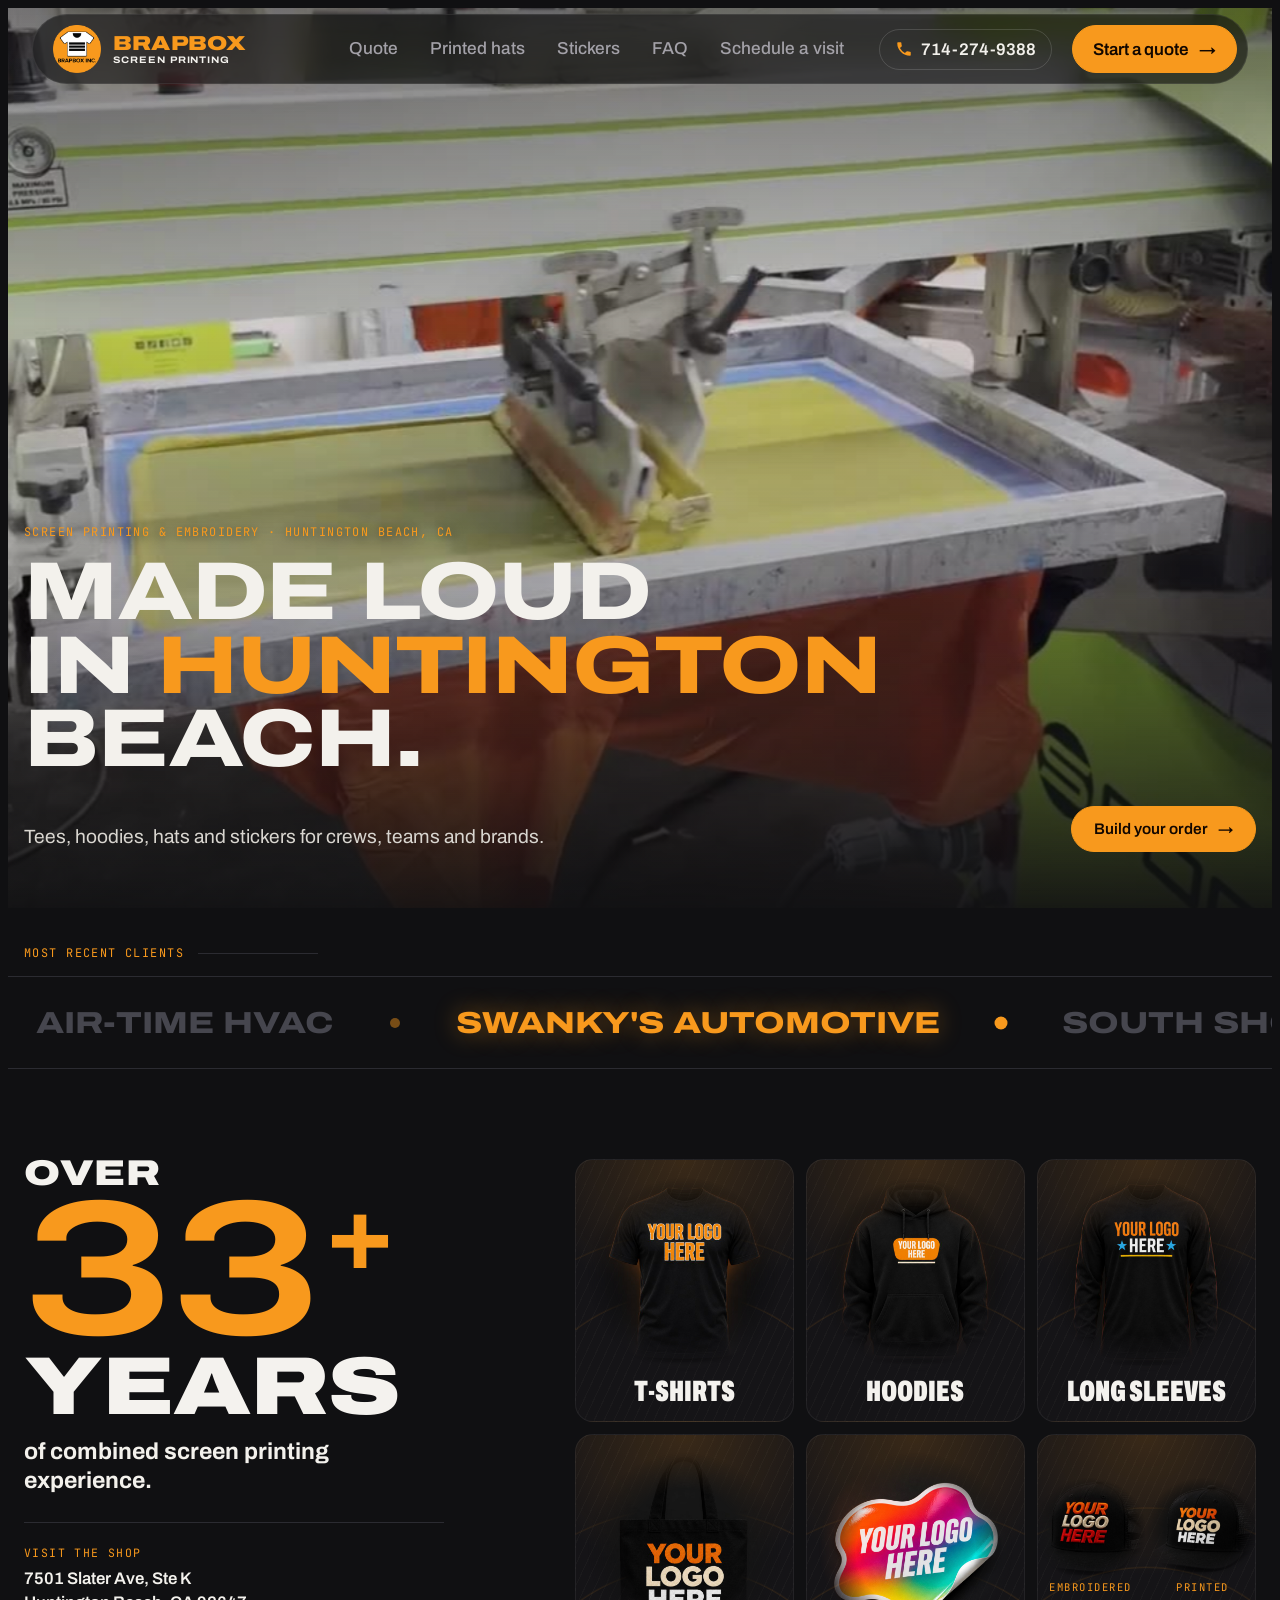
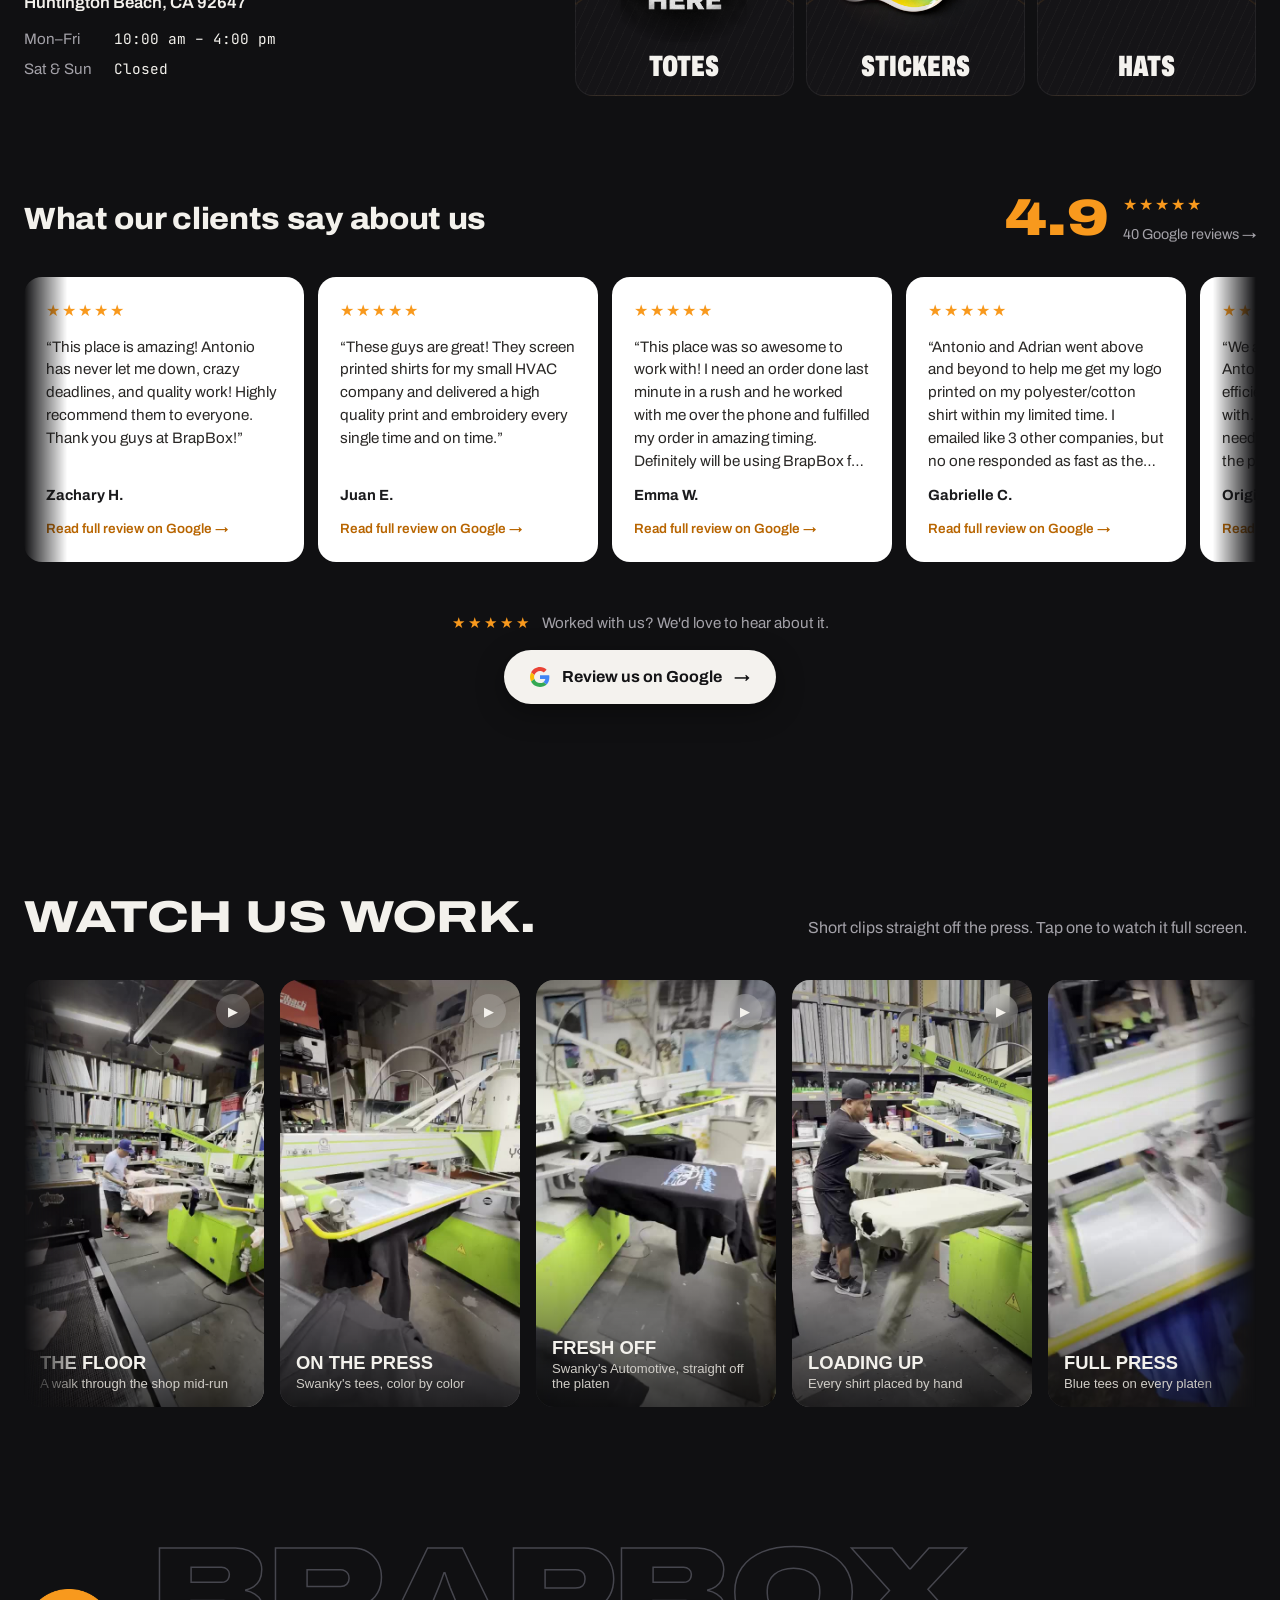
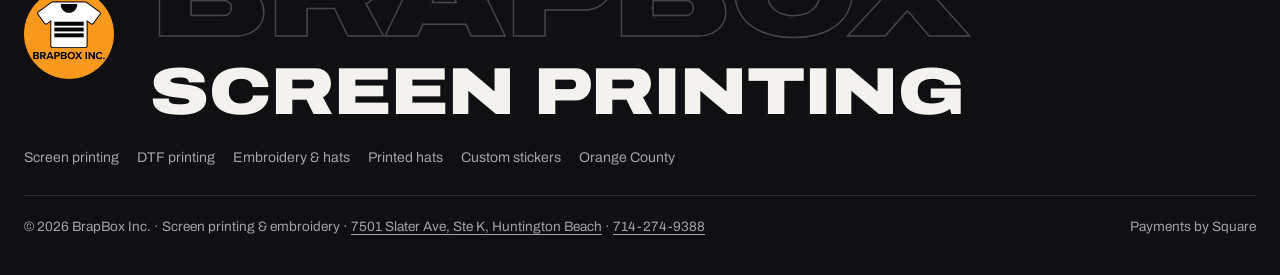
==== commit 397871c9: "Add files via upload" ====
--- a/index.html
+++ b/index.html
@@ -1080,7 +1080,9 @@
 .qs-cal .qs-day.x{opacity:1;box-shadow:inset 0 -3px 0 var(--dim)}
 .qs-cal .qs-day.off{background:transparent;color:var(--dim);cursor:default;opacity:.5}
 .qs-cal .qs-day[aria-checked="true"]{background:var(--fg);color:var(--bg);border-color:var(--fg)}
-label[for="qsDate"],#qsDate{display:none}
+.qs-whenw #qsDate{display:block;width:100%;max-width:none;margin-top:10px}.qs-whenw #qsDate[hidden]{display:none}
+.qs-wnote{color:var(--muted);font-size:.9rem;margin:10px 0 0}.qs-wnote.low{color:var(--brand)}
+#qsPickDate[aria-pressed="true"],#qsFlex[aria-pressed="true"]{background:var(--fg);color:var(--bg);border-color:var(--fg)}
 
 .qs-cal{border:0;background:transparent;padding:4px 0;width:100%;max-width:480px;margin:0 auto;justify-self:center;align-self:center}
 .qs-cal .qs-day{font-size:1.15rem}.qs-calh b{font-size:1.25rem}.qs-dow{font-size:.8rem}.qs-calnav{width:42px;height:42px}
@@ -1120,6 +1122,33 @@
 .qs-artact{display:flex;gap:18px;align-items:center;flex-wrap:wrap}
 .qs-artact .qs-rmart{color:var(--muted,#9a9aa2)}
 .foot-links{display:flex;flex-wrap:wrap;gap:6px 18px;margin-top:22px;font-size:.88rem;color:var(--muted)}.foot-links a{text-decoration:none}.foot-links a:hover{color:var(--brand)}
+
+/* one build screen, like the hats and stickers pages (2026-11-16) */
+#qs.qs,.qs-prog,.qs-intro{max-width:none}
+.qs-hero{display:grid;grid-template-columns:minmax(0,1.5fr) minmax(0,1fr);gap:clamp(20px,4vw,48px);align-items:center;margin-bottom:22px}
+.qs-hero .mp-hero{margin:0;padding:0}.qs-hero .mp-lead b{color:var(--fg)}
+.qs-samp{margin:0}
+.qs-sgrid{display:grid;grid-template-columns:repeat(3,1fr);gap:10px}
+.qs-sgrid div{position:relative;aspect-ratio:4/5;border-radius:var(--r);overflow:hidden;background:#1b1b1f}
+.qs-sgrid img{position:absolute;inset:0;width:100%;height:100%;object-fit:cover;opacity:0;transition:opacity .8s}
+.qs-sgrid img.on{opacity:1}
+.qs-samp figcaption{font-family:var(--mono);font-size:.7rem;letter-spacing:.1em;text-transform:uppercase;color:var(--dim);margin-top:10px;text-align:right}
+@media (max-width:860px){.qs-hero{grid-template-columns:1fr}.qs-samp figcaption{text-align:left}}
+@media (prefers-reduced-motion:reduce){.qs-sgrid img{transition:none}}
+
+.qs-prog{grid-template-columns:repeat(2,minmax(0,1fr));max-width:520px;margin-left:0}
+.qs-body{display:grid;grid-template-columns:minmax(0,1fr) minmax(0,1fr);column-gap:clamp(24px,4vw,48px);grid-template-areas:"sw sw" "gear when" "gear design" "fin fin" "done done";align-items:start}
+.qs-body>#qsSwitch{grid-area:sw}
+.qs-body>[data-step=gear]{grid-area:gear}
+.qs-body>[data-step=when]{grid-area:when}
+.qs-body>[data-step="1"]{grid-area:design;border-top:1px solid var(--line);padding-top:26px;margin-top:30px}
+.qs-body>[data-step="4"]{grid-area:fin;max-width:760px}
+.qs-body>#qsDone{grid-area:done}
+.qs-body .qs-h h3{font-size:clamp(1.3rem,2.4vw,1.7rem)}
+#qsGPrev.qs-gprev{margin:0 0 26px}
+#qsDPrev{margin:0 0 26px}
+@media (max-width:860px){.qs-body{grid-template-columns:1fr;grid-template-areas:"sw" "gear" "when" "design" "fin" "done"}.qs-body>[data-step=when]{border-top:1px solid var(--line);padding-top:26px;margin-top:30px}}
+#qsAddr{margin-bottom:10px}
 </style>
 
 <div class="progress" id="progress"></div>
@@ -1246,7 +1275,8 @@
 <div class="pg sub" id="quotePage" hidden aria-label="Get a quote">
 <section id="studio" style="padding-top:0">
   <div class="wrap">
-    <p class="qs-intro">Tell us what you need and we'll send you a quote. <b>About two minutes.</b></p>
+    <div class="qs-hero"><header class="mp-hero"><span class="tag">Quote</span><h2 class="mp-title">Custom<br><em>apparel.</em></h2><p class="mp-lead">Tell us what you need and we'll send you a quote. <b>About two minutes.</b></p></header>
+    <figure class="qs-samp" aria-label="Sample apparel designs"><div class="qs-sgrid" id="qsSamp"></div><figcaption>Sample ideas. Made-up logos, AI-rendered.</figcaption></figure></div>
     <ol class="qs-prog" id="qsTrack" aria-label="Quote progress"></ol>
     <div class="qs" id="qs">
       <div class="qs-stage" id="qsStage">
@@ -1261,14 +1291,14 @@
       </div>
       <div class="qs-panel">
         <ol class="qs-steps" id="qsSteps" aria-label="Quote steps"></ol>
-        <div>
+        <div class="qs-body" id="qsBody">
           <div class="qs-gsw" id="qsSwitch" hidden><span class="qs-lab">Setting up</span><div class="qs-seg" id="qsSwitchBtns" role="group" aria-label="Garment you are setting up"></div></div>
           <div class="qs-step" data-step="when">
-            <div class="qs-h"><h3>When do you need it?</h3><p>Start with your deadline. We plan the whole job around it and tell you right away if it's a rush.</p></div>
-            <div class="qs-group"><span class="qs-lab">Need it in hand by <span class="qs-v" id="qsDateNote"></span></span><div class="qs-cal" id="qsCal" role="radiogroup" aria-label="Need-by date"></div>
-              <div class="qs-legend"><span><i class="ok"></i>Standard</span><span><i class="x"></i>Rush · contact us</span></div></div>
-            <div class="qs-row"><label class="qs-lab" for="qsDate" style="margin:0">Further out</label><input type="date" id="qsDate" style="max-width:190px"><div class="qs-locs qs-whenb"><button type="button" id="qsFlex">No hard deadline</button><button type="button" id="qsRushB">I need a rush order</button></div></div>
-            <div class="qs-dl" id="qsDl" aria-live="polite"></div>
+            <div class="qs-h"><h3>When do you need them?</h3></div>
+            <div class="qs-group qs-whenw"><span class="qs-lab">Deadline</span><div class="qs-locs" role="group" aria-label="Deadline"><button type="button" id="qsPickDate" aria-pressed="false">Pick a date</button><button type="button" id="qsFlex" aria-pressed="false">No hard deadline</button></div>
+              <input type="date" id="qsDate" aria-label="Date you need them" hidden>
+              <p class="qs-wnote" id="qsDl" aria-live="polite"></p></div>
+            <div hidden><span id="qsDateNote"></span><div id="qsCal"></div><button type="button" id="qsRushB"></button></div>
             <div class="qs-group"><span class="qs-lab">Pickup or shipping <span class="qs-v">Required</span></span><div class="qs-locs" role="group" aria-label="Pickup or delivery" id="qsShip"><button type="button" data-ship="pickup" aria-pressed="true">In person pickup</button><button type="button" data-ship="deliver" aria-pressed="false">Ship to me</button></div></div>
           </div>
           <div class="qs-step" data-step="gear" hidden>
@@ -1307,6 +1337,7 @@
             <form id="qsForm" class="qs-form" novalidate>
               <div class="qs-2"><input type="text" id="qsName" placeholder="Your name" autocomplete="name" aria-label="Your name"><input type="text" id="qsOrg" placeholder="Business or team (optional)" autocomplete="organization" aria-label="Business or team"></div>
               <div class="qs-2"><input type="email" id="qsEmail" placeholder="Email" autocomplete="email" aria-label="Email"><input type="tel" id="qsPhone" placeholder="Phone" autocomplete="tel" aria-label="Phone"></div>
+              <input type="text" id="qsAddr" placeholder="Shipping address (optional)" autocomplete="street-address" aria-label="Shipping address (optional)" maxlength="300">
               <textarea id="qsNotes" placeholder="Anything else? Event date, names list, special inks" aria-label="Notes"></textarea>
               <div class="qs-group qs-cm"><span class="qs-lab">Preferred method of contact</span><div class="qs-locs three" id="qsCM" role="group" aria-label="Preferred method of contact"><button type="button" data-cm="call" aria-pressed="false">Call</button><button type="button" data-cm="text" aria-pressed="false">Text</button><button type="button" data-cm="email" aria-pressed="false">Email</button></div></div>
               <div style="position:absolute;left:-9999px" aria-hidden="true"><label for="qsHp">Company website</label><input type="text" id="qsHp" tabindex="-1" autocomplete="off"></div>
@@ -1875,9 +1906,9 @@
   const NAMES=["Deadline","Quantity & Style","Design Upload","Finalize & Send"];
   const stepsEl=$("qsSteps");
   NAMES.forEach((n,i)=>{const li=document.createElement("li");li.innerHTML=`<button type="button"><i>${i+1}</i>${n}</button>`;li.firstChild.addEventListener("click",()=>go(i));stepsEl.appendChild(li);});
-  const HINTS=["When you need it","Garments and how many","Place your logo","Review and send"],trk=$("qsTrack");
-  NAMES.forEach((n,i)=>{const li=document.createElement("li");li.innerHTML=`<button type="button"><i>${i+1}</i><span><b>${n}</b><small>${HINTS[i]}</small></span></button>`;li.firstChild.addEventListener("click",()=>go(i,true));trk.appendChild(li);});
-  function setTrack(n){[...trk.children].forEach((li,k)=>{const b=li.firstChild;li.classList.toggle("done",k<n);li.classList.toggle("on",k===n);if(k===n)b.setAttribute("aria-current","step");else b.removeAttribute("aria-current");b.querySelector("i").textContent=k<n?"✓":k+1;});trk.style.setProperty("--p",Math.min(n,3)/3);}
+  const trk=$("qsTrack");
+  [["Your order","Gear, deadline and design",2],["Finalize & Send","Review and send",3]].forEach(([n,h,st],i)=>{const li=document.createElement("li");li.innerHTML=`<button type="button"><i>${i+1}</i><span><b>${n}</b><small>${h}</small></span></button>`;li.firstChild.addEventListener("click",()=>go(st,true));trk.appendChild(li);});
+  function setTrack(n){n=n>=3?1:0;[...trk.children].forEach((li,k)=>{const b=li.firstChild;li.classList.toggle("done",k<n);li.classList.toggle("on",k===n);if(k===n)b.setAttribute("aria-current","step");else b.removeAttribute("aria-current");b.querySelector("i").textContent=k<n?"✓":k+1;});trk.style.setProperty("--p",n);}
   Q.sel={};
   const selKeys=()=>Object.keys(Q.sel);
   const grand=()=>{const ks=selKeys();return ks.length?ks.reduce((a,k)=>a+(k===Q.prod?total():(Q.sel[k].sz["One size"]||0)),0):total();};
@@ -1916,7 +1947,7 @@
   // design step
   const sideBtns=[...document.querySelectorAll("[data-view]")];
   sideBtns.forEach(b=>b.addEventListener("click",()=>setView(b.dataset.view)));
-  let gpT;function gprev(){clearTimeout(gpT);gpT=setTimeout(()=>{if(Q.step!==1)return;const el=$("qsGPrev");const sig=JSON.stringify(withEach(k=>[k,Q.style,Q.color]));if(el.dataset.sig===sig)return;el.dataset.sig=sig;const items=withEach(k=>({img:thumb("front"),cap:`${tierName(sty())} ${P[k].one} · ${Q.cname}`}));el.style.setProperty("--n",items.length);el.innerHTML=items.map(x=>`<figure><img src="${x.img}" alt="Preview, ${x.cap}"><figcaption>${x.cap}</figcaption></figure>`).join("");},120);}
+  let gpT;function gprev(){clearTimeout(gpT);gpT=setTimeout(()=>{if(Q.step===3)return;const el=$("qsGPrev");const sig=JSON.stringify(withEach(k=>[k,Q.style,Q.color]));if(el.dataset.sig===sig)return;el.dataset.sig=sig;const items=withEach(k=>({img:thumb("front"),cap:`${tierName(sty())} ${P[k].one} · ${Q.cname}`}));el.style.setProperty("--n",items.length);el.innerHTML=items.map(x=>`<figure><img src="${x.img}" alt="Preview, ${x.cap}"><figcaption>${x.cap}</figcaption></figure>`).join("");},120);}
   let dpT;function dprev(){clearTimeout(dpT);dpT=setTimeout(()=>{if(Q.step!==2)return;const v=SIDES.filter(k=>Q.S[k].on&&(!isSlv(k)||hasSlv()));const views=v.length?v:["front"];const el=$("qsDPrev");el.style.setProperty("--n",views.length);el.innerHTML=views.map(x=>`<figure><img src="${thumb(x)}" alt="Preview, ${SLBL[x]}"><figcaption>${SLBL[x]}</figcaption></figure>`).join("");},120);}
 
   const SPN={front:"Front",back:"Back",lsleeve:"Left sleeve",rsleeve:"Right sleeve"};
@@ -1989,6 +2020,12 @@
     $("qsFull").addEventListener("change",e=>{s.full=e.target.checked;inkBox();refresh();});}
 
   // quantity (garment step)
+  $("qsAddr").addEventListener("input",()=>refresh());
+  (()=>{const g=$("qsSamp");if(!g)return;const S=[1,2,3,4,5,6].map(n=>`p/quote/samples/sample-${n}.jpg`),A=["Sample printed t-shirt","Sample printed hoodie","Sample printed long sleeve"];
+    g.innerHTML=[0,1,2].map(i=>`<div><img class="on" src="${S[i]}" alt="${A[i]}" loading="lazy"><img src="${S[i+3]}" alt="" loading="lazy"></div>`).join("");
+    g.querySelectorAll("img").forEach(im=>im.addEventListener("error",()=>{const d=im.parentNode;im.remove();const k=d.querySelector("img");if(k)k.classList.add("on");if(!g.querySelector("img"))g.closest("figure").hidden=true;}));
+    if(matchMedia("(prefers-reduced-motion: reduce)").matches)return;let t=0;
+    setInterval(()=>{const d=g.children[t%3];const a=d.querySelectorAll("img");if(a.length===2)a.forEach(im=>im.classList.toggle("on"));t++;},2600);})();
   $("qsQty").addEventListener("input",e=>{split(Math.max(0,Math.min(5000,Math.round(+e.target.value)||0)));saveCur();qtyUI();refresh();});
   document.querySelectorAll("[data-q]").forEach(b=>b.addEventListener("click",()=>{split(Math.max(0,Math.min(5000,total()+(+b.dataset.q)*12)));saveCur();$("qsQty").value=total();qtyUI();refresh();}));
   // timing step
@@ -2008,17 +2045,11 @@
       g.appendChild(b);}
     cal.appendChild(g);
     const mn=bizDate(1);$("qsDate").min=dayKey(mn);$("qsFlex").setAttribute("aria-pressed",Q.when==="flex");$("qsRushB").setAttribute("aria-pressed",isRush());
-    const d=dueD(),dl=$("qsDl");
-    if(!Q.when){dl.innerHTML=`<p class="muted">Tap the day you need it. Typical turnaround is 10–14 days after you approve the proof.</p>`;$("qsDateNote").textContent="";return;}
-    if(Q.when==="rush"){dl.className="qs-dl x";dl.innerHTML=`<span class="qs-badge x">Rush order</span><b>Rush noted. We'll check the schedule and get back to you fast.</b><span class="muted">Pick your date on the calendar if you have one, or call the shop at <a href="tel:+17142749388">714-274-9388</a> and we'll tell you how fast we can turn it.</span>`;$("qsDateNote").textContent="Rush";return;}
-    if(Q.when==="flex"){dl.className="qs-dl ok";dl.innerHTML=`<span class="qs-badge ok">Standard</span><b>No rush. Typically ready in 10–14 days, around ${fmt(bizDate(12))}.</b><span class="muted">Proof by ${fmt(bizDate(1))}. The clock starts once you approve it.</span>`;$("qsDateNote").textContent="";return;}
-    const st=dayStatus(d),days=(()=>{let n=0;const x=new Date();x.setHours(12,0,0,0);while(dayKey(x)<dayKey(d)){x.setDate(x.getDate()+1);if(x.getDay()%6!==0)n++;}return n;})();
-    $("qsDateNote").textContent=fmt(d);dl.className="qs-dl "+st;
-    if(st==="x")dl.innerHTML=`<span class="qs-badge x">Rush · contact us</span><b>${fmt(d)} is ${days} business day${days===1?"":"s"} out, sooner than our usual 10–14 days.</b><span class="muted">Contact us at <a href="tel:+17142749388">714-274-9388</a> to confirm a rush, or keep going and send your quote. Antonio will get back to you fast.</span>`;
-    else{const ap=bizBack(d,st==="rush"?3:10),apOk=dayKey(ap)>=dayKey(bizDate(1))?ap:bizDate(1);
-      dl.innerHTML=`<span class="qs-badge ${st}">${st==="rush"?"Rush +20%":"Standard"}</span><b>${fmt(d)} works. That's ${days} business days out.</b><span class="muted">Proof by ${fmt(bizDate(1))}. Approve it by <b style="color:var(--fg)">${fmt(apOk)}</b> to make your date.</span>`;}}
+    const d=dueD(),dl=$("qsDl"),pk=Q.when==="date"||!!Q.pick;$("qsPickDate").setAttribute("aria-pressed",pk);$("qsDate").hidden=!pk;if(Q.when==="date"&&Q.date)$("qsDate").value=Q.date;
+    dl.className="qs-wnote"+(d&&isRush()?" low":"");dl.textContent=d&&isRush()?"That's sooner than our typical 10–14 days. We'll try, or call 714-274-9388 to talk rush.":"Typical turnaround is 10–14 days after you approve your proof.";}
   $("qsRushB").addEventListener("click",()=>{Q.when="rush";Q.date="";$("qsDate").value="";buildWhen();refresh();});
-  $("qsFlex").addEventListener("click",()=>{Q.when="flex";Q.date="";$("qsDate").value="";buildWhen();refresh();});
+  $("qsPickDate").addEventListener("click",()=>{Q.pick=true;if(Q.when==="flex")Q.when="";buildWhen();refresh();const di=$("qsDate");di.focus();try{di.showPicker();}catch(_){}});
+  $("qsFlex").addEventListener("click",()=>{Q.pick=false;Q.when="flex";Q.date="";$("qsDate").value="";buildWhen();refresh();});
   $("qsDate").addEventListener("input",e=>{if(!e.target.value)return;Q.when="date";Q.date=e.target.value;buildWhen();refresh();});
   document.querySelectorAll("#qsShip button").forEach(b=>b.addEventListener("click",()=>{Q.ship=b.dataset.ship;document.querySelectorAll("#qsShip button").forEach(x=>x.setAttribute("aria-pressed",x===b));refresh();}));
 
@@ -2031,7 +2062,7 @@
     const deco=s=>{const x=Q.S[s];if(!x.on)return null;const nm=area(s).pre[x.pre]?area(s).pre[x.pre][0]:"Custom spot";const src=x.src==="upload"&&x.up?x.file:x.src==="text"?`Text "${[x.t1,x.t2].filter(Boolean).join(" ")}"`:"Artwork not uploaded yet";const more=(x.extra||[]).length?` + ${x.extra.join(", ")}`:"";
       return `${nm} · ${selKeys().length>1?"":prod().m==="emb"?"embroidered":isDtf()?"DTF print":x.full?"full color":x.inks+" ink"+(x.inks>1?"s":"")} · ${src}${more}`.replace(" ·  · "," · ");};
     const sz=keys().filter(k=>Q.sz[k]).map(k=>`${k} ${Q.sz[k]}`).join(", ");
-    const gRows=withEach(()=>[P[Q.prod].one.replace(/^./,c=>c.toUpperCase()),`${tierName(sty())} · ${Q.cname} · ${total()} pcs`]);const rows=[...gRows,["Front",deco("front")],["Back",deco("back")],["Left sleeve",deco("lsleeve")],["Right sleeve",deco("rsleeve")],["Deadline",dueD()?"Need by "+fmt(dueD())+(isRush()?" (rush)":""):Q.when==="rush"?"Rush order, ASAP":"No hard deadline"],["Pickup or shipping",Q.ship==="pickup"?"In person pickup on Slater Ave":"Ship to me (shipping quoted on proof)"]];
+    const gRows=withEach(()=>[P[Q.prod].one.replace(/^./,c=>c.toUpperCase()),`${tierName(sty())} · ${Q.cname} · ${total()} pcs`]);const rows=[...gRows,["Front",deco("front")],["Back",deco("back")],["Left sleeve",deco("lsleeve")],["Right sleeve",deco("rsleeve")],["Deadline",dueD()?"Need by "+fmt(dueD())+(isRush()?" (rush)":""):Q.when==="rush"?"Rush order, ASAP":"No hard deadline"],["Pickup or shipping",Q.ship==="pickup"?"In person pickup on Slater Ave":"Ship to me (shipping quoted on proof)"],["Shipping address",$("qsAddr").value.trim().replace(/\s+/g," ")]];
     if(r.rush)rows.push(["Rush","Contact us to confirm your date"]);
     $("qsRows").innerHTML=rows.filter(x=>x[1]).map(x=>`<div><span>${x[0]}</span><span>${x[1]}</span></div>`).join("");
     $("qsProofDate").textContent=fmt(bizDate(1));}
@@ -2044,15 +2075,15 @@
     $("qsMeta").textContent=`${tierName(r.st)} · ${Q.cname}`;const due=$("qsDue");due.hidden=!Q.when;due.textContent=dueD()?`Need by ${fmt(dueD())}${isRush()?" · rush":""}`:Q.when==="rush"?"Rush order":"No hard deadline";due.classList.toggle("hot",isRush());$("qsMDue").textContent=all.length>1?`Estimate · ${all.reduce((a,x)=>a+x.qty,0)} pcs`:`Estimate · ${money(pp(r))} each`;
     if(Q.step===3)summary(r);
     navState(r);stageBits();render();}
-  function navState(r){const nx=$("qsNext"),mn=$("qsMNext");const bad=(Q.step===1&&(grand()<12||withEach(()=>total()<1).some(Boolean)))||(Q.step===0&&!Q.when);nx.disabled=bad;mn.disabled=bad;
+  function navState(r){const nx=$("qsNext"),mn=$("qsMNext");const bad=Q.step===2&&(grand()<12||withEach(()=>total()<1).some(Boolean)||!Q.when);nx.disabled=bad;mn.disabled=bad;
     const nextLbl=Q.step>=2?"Finalize &amp; Send":`Next: ${NAMES[Q.step+1]}`;nx.innerHTML=`${nextLbl} <span class="ar">→</span>`;mn.textContent=(Q.step>=2?"Finalize & Send":nextLbl)+" →";$("qsEst").hidden=Q.step===1;document.querySelector(".qs-pricebox").hidden=Q.step===1;$("qsMTot").parentElement.style.visibility=Q.step===1?"hidden":"";}
   const stepEls=[...document.querySelectorAll(".qs-step")];
-  function go(i,scroll){Q.step=Math.max(0,Math.min(3,i));$("qsDone").hidden=true;$("qsNav").hidden=false;
-    stepEls.forEach((s,k)=>s.hidden=k!==Q.step);[...stepsEl.children].forEach((li,k)=>{const b=li.firstChild;b.classList.toggle("done",k<Q.step);if(k===Q.step)b.setAttribute("aria-current","step");else b.removeAttribute("aria-current");b.querySelector("i").textContent=k<Q.step?"✓":k+1;});setTrack(Q.step);
-    $("qsBack").style.visibility=Q.step===0?"hidden":"visible";$("qsNext").hidden=Q.step===3;
+  function go(i,scroll){Q.step=Math.max(2,Math.min(3,i));$("qsDone").hidden=true;$("qsNav").hidden=false;
+    stepEls.forEach((s,k)=>s.hidden=Q.step===3?k!==3:k===3);$("qsDPrev").hidden=Q.step===3;[...stepsEl.children].forEach((li,k)=>{const b=li.firstChild;b.classList.toggle("done",k<Q.step);if(k===Q.step)b.setAttribute("aria-current","step");else b.removeAttribute("aria-current");b.querySelector("i").textContent=k<Q.step?"✓":k+1;});setTrack(Q.step);
+    $("qsBack").style.visibility=Q.step<3?"hidden":"visible";$("qsNext").hidden=Q.step===3;
     $("qs").classList.toggle("qs-design",Q.step===2);cv.style.transform="";
     if(Q.step===2){if(!Q.S[Q.view].on&&Q.S.front.on&&Q.view==="back")setView("front",true);syncDesign();}
-    if(Q.step===0)buildWhen();
+    if(Q.step===2)buildWhen();
     refresh();
     if(scroll){const top=$("qs").getBoundingClientRect().top+scrollY-(innerWidth<=980?70:90);if(innerWidth<=980)window.scrollTo({top:top+$("qsStage").offsetHeight-10,behavior:reduce?"auto":"smooth"});else if($("qs").getBoundingClientRect().top<0)window.scrollTo({top,behavior:reduce?"auto":"smooth"});}}
   $("qsNext").addEventListener("click",()=>go(Q.step+1,true));$("qsBack").addEventListener("click",()=>go(Q.step-1,true));
@@ -2119,6 +2150,7 @@
   // mobile bar + ribbon
   const mb=$("qsMBar");new IntersectionObserver(es=>es.forEach(e=>{mb.classList.toggle("show",e.isIntersecting);document.body.classList.toggle("qs-in",e.isIntersecting);}),{threshold:.08}).observe($("qs"));
 
+  {const dp=$("qsDPrev");$("qsBody").before(dp);$("qsGPrev").hidden=true;}
   setProd("tee",true);Q.style="g5000";Q.color="#17171A";Q.cname="Black";split(48);saveCur();buildGear();go(0);
   if(document.fonts&&document.fonts.ready)document.fonts.ready.then(()=>{SAMP={};SIDES.forEach(sd=>{const s=Q.S[sd];if(s.src==="text")s.txt=textArt(s);});render();});
   })();
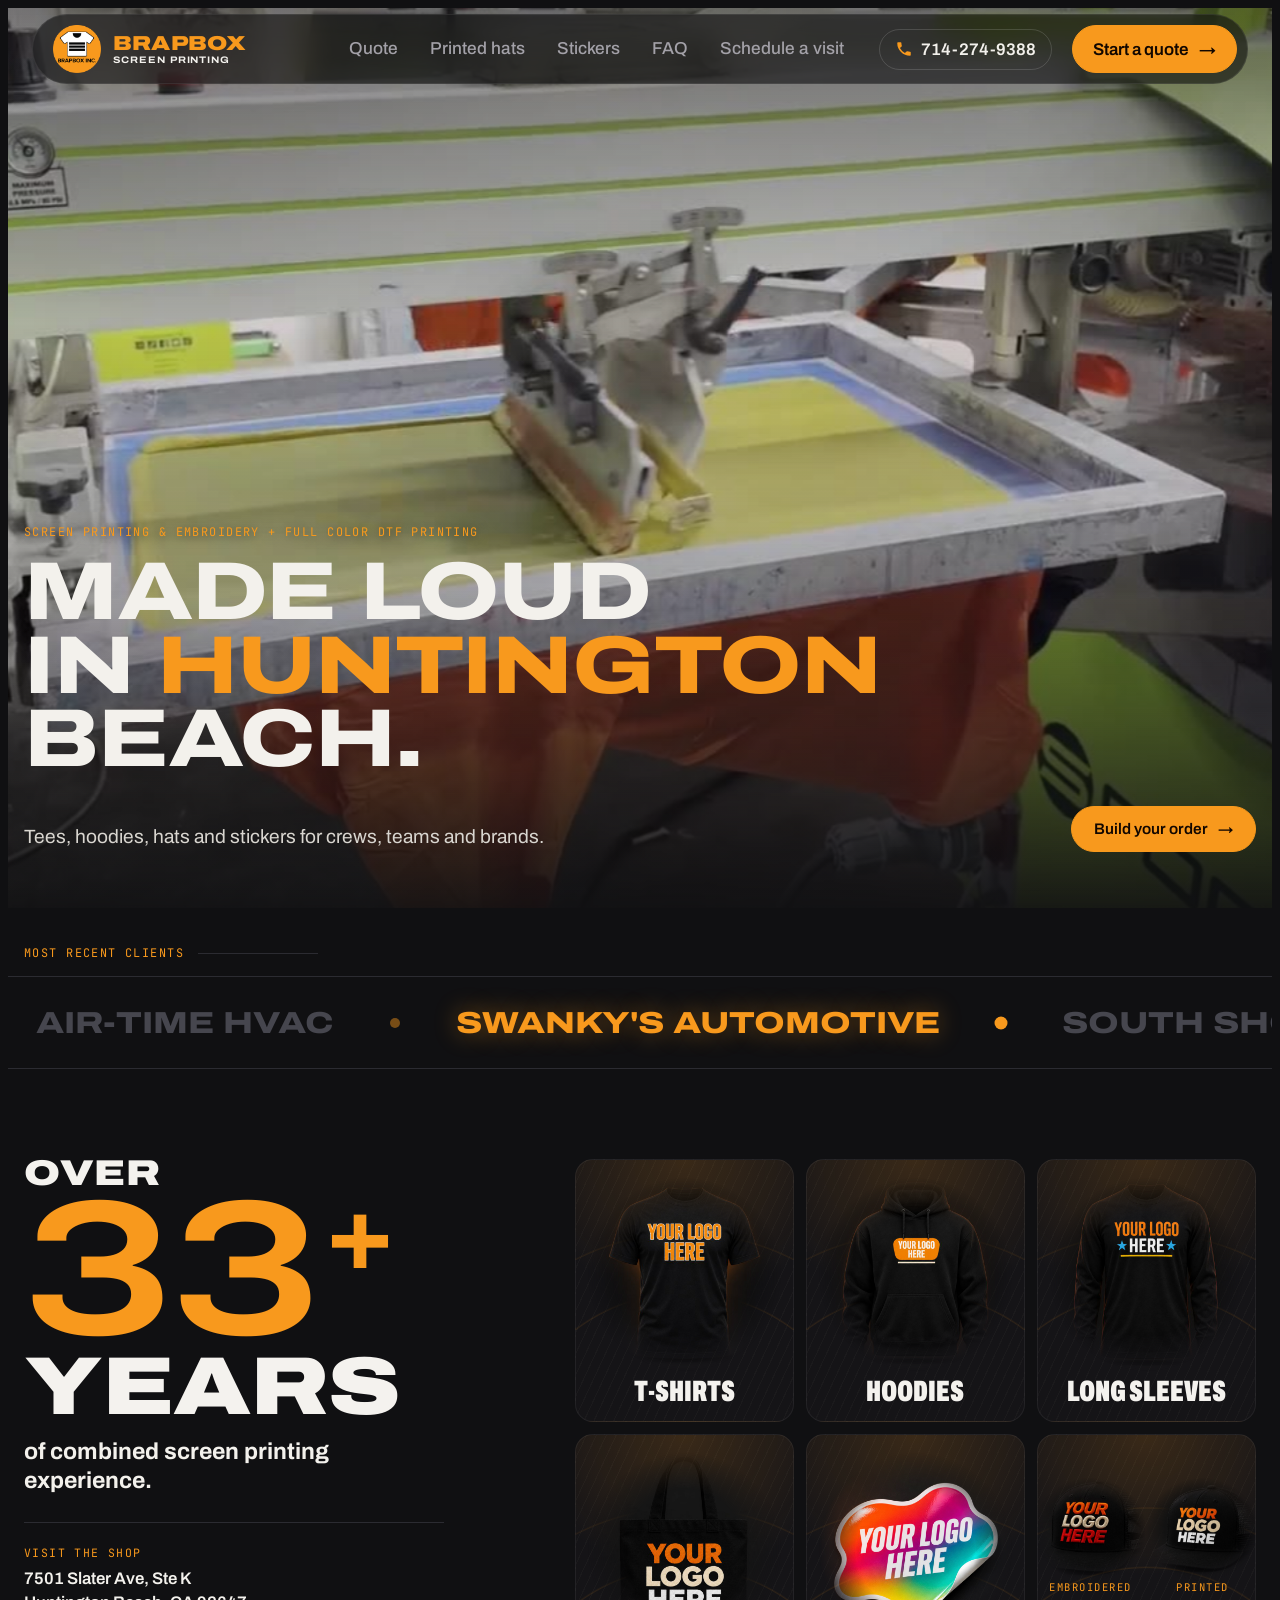
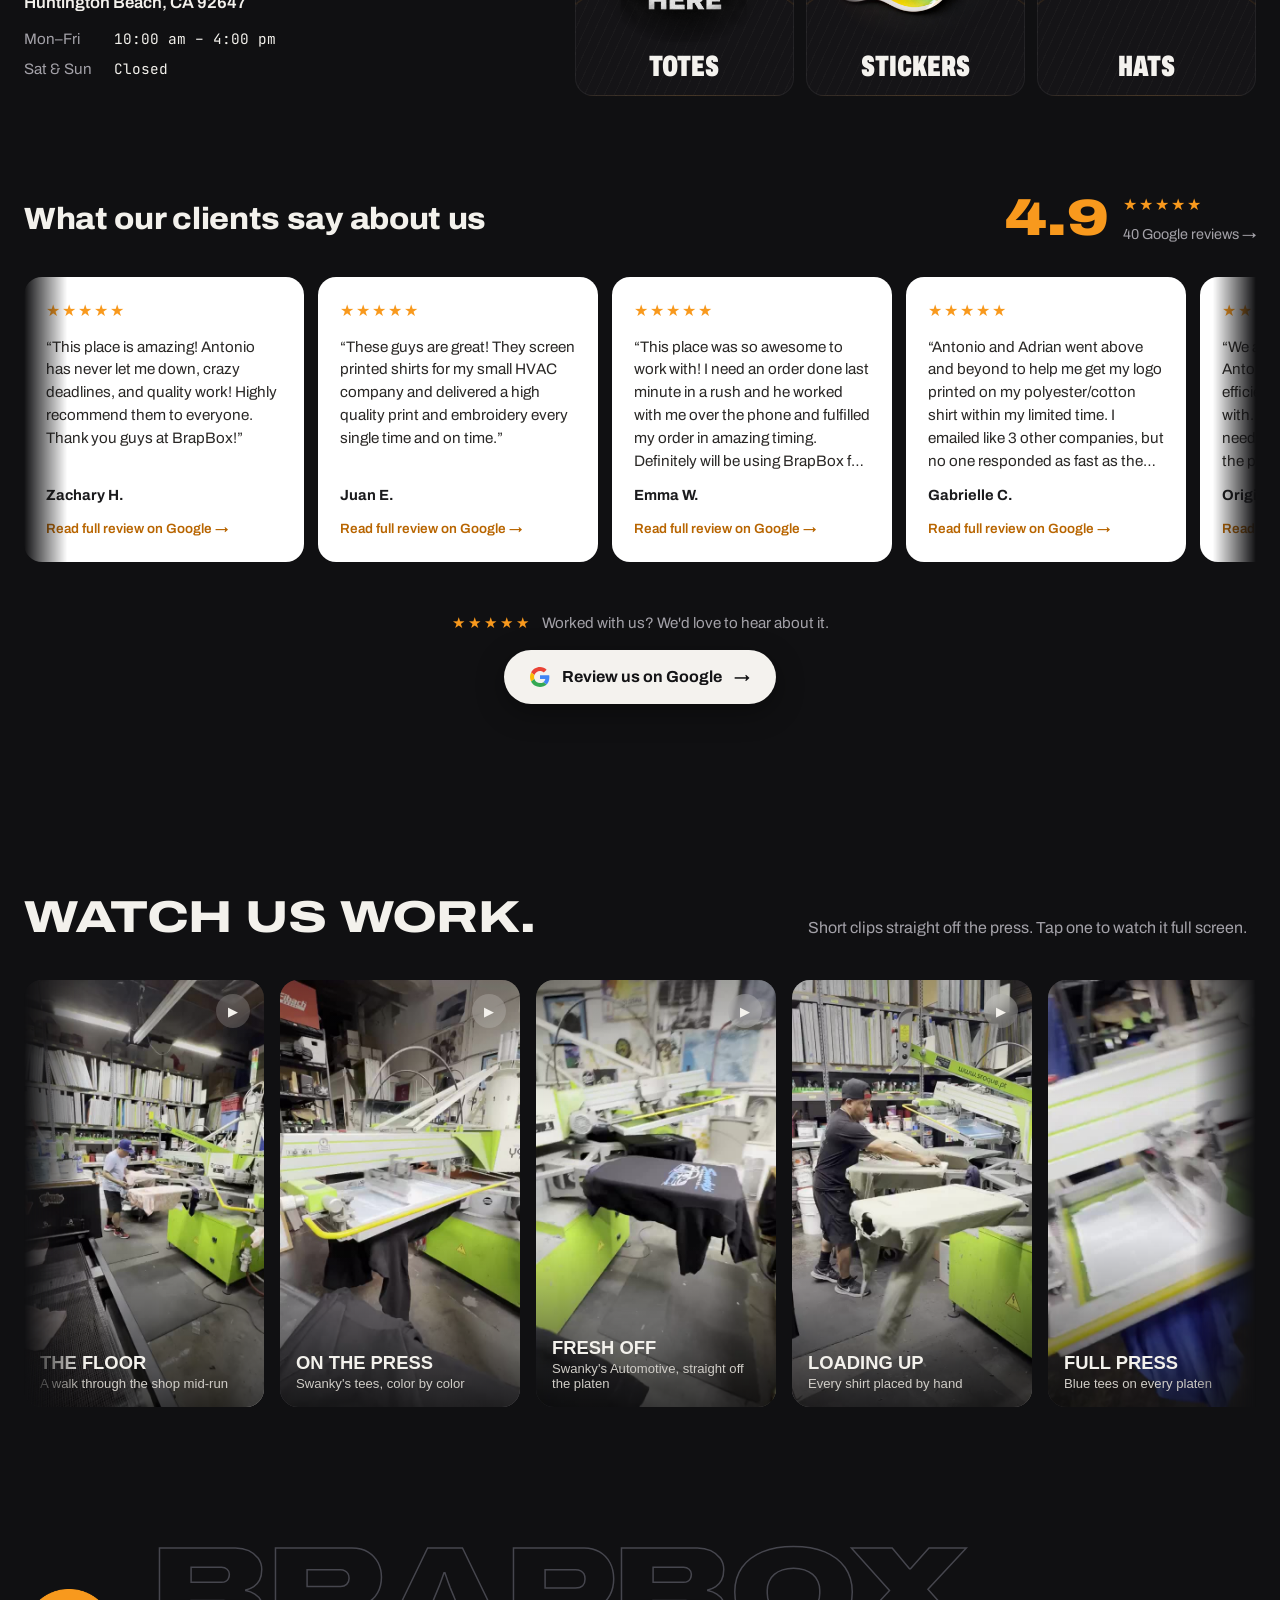
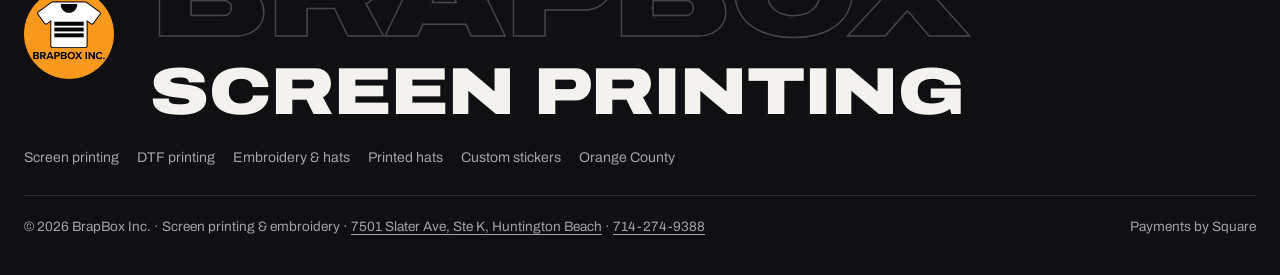
==== commit 947091dd: "Add files via upload" ====
--- a/index.html
+++ b/index.html
@@ -1171,7 +1171,7 @@
     <video id="heroVid" src="v/hero.mp4" poster="v/hero.jpg" autoplay muted loop playsinline preload="auto"></video>
   </div>
   <div class="wrap hero-inner">
-    <span class="tag" style="animation:fade 1s .3s var(--ease) both">Screen printing &amp; embroidery · Huntington Beach, CA</span>
+    <span class="tag" style="animation:fade 1s .3s var(--ease) both">Screen printing &amp; embroidery + full color DTF printing</span>
     <h1 style="margin-top:16px"><span class="ln"><span>Made loud</span></span><span class="ln"><span>in <em>Huntington</em></span></span><span class="ln"><span>Beach.</span></span></h1>
     <div class="hero-row">
       <p>Tees, hoodies, hats and stickers for crews, teams and brands.</p>
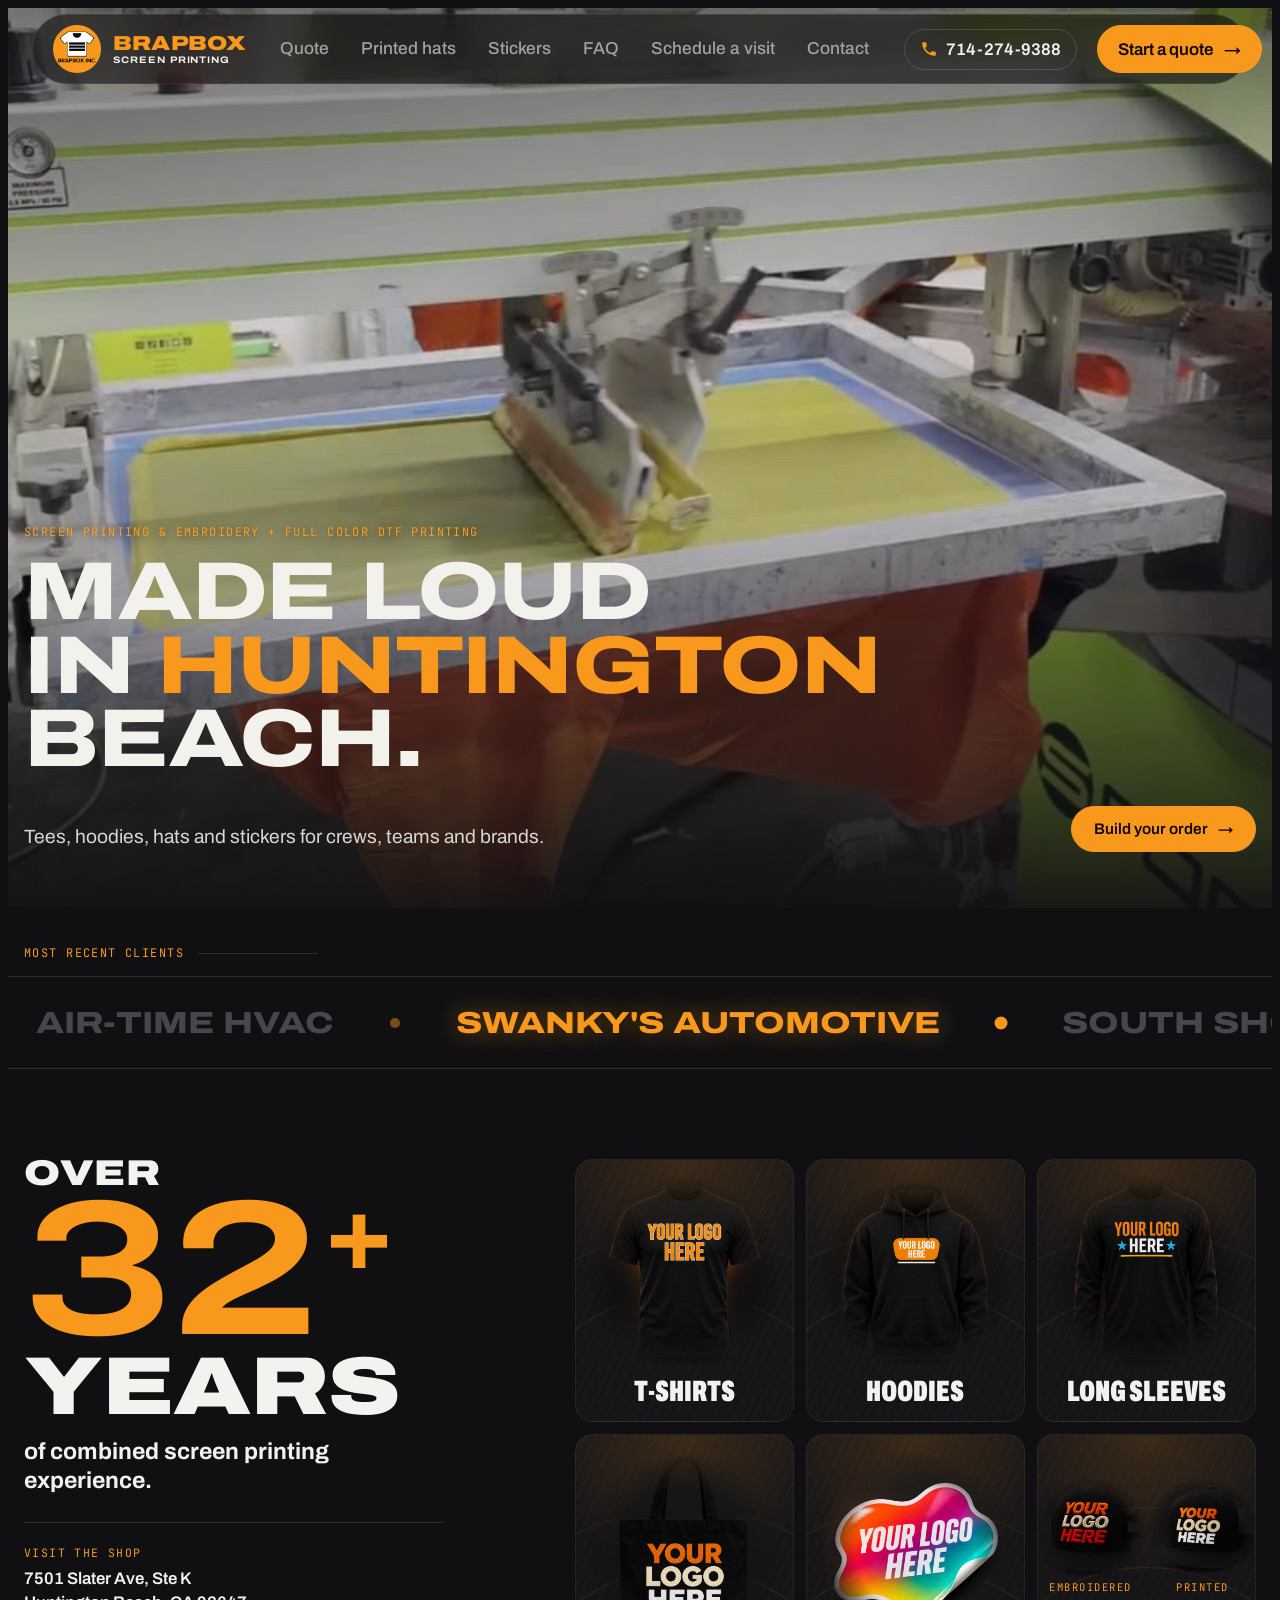
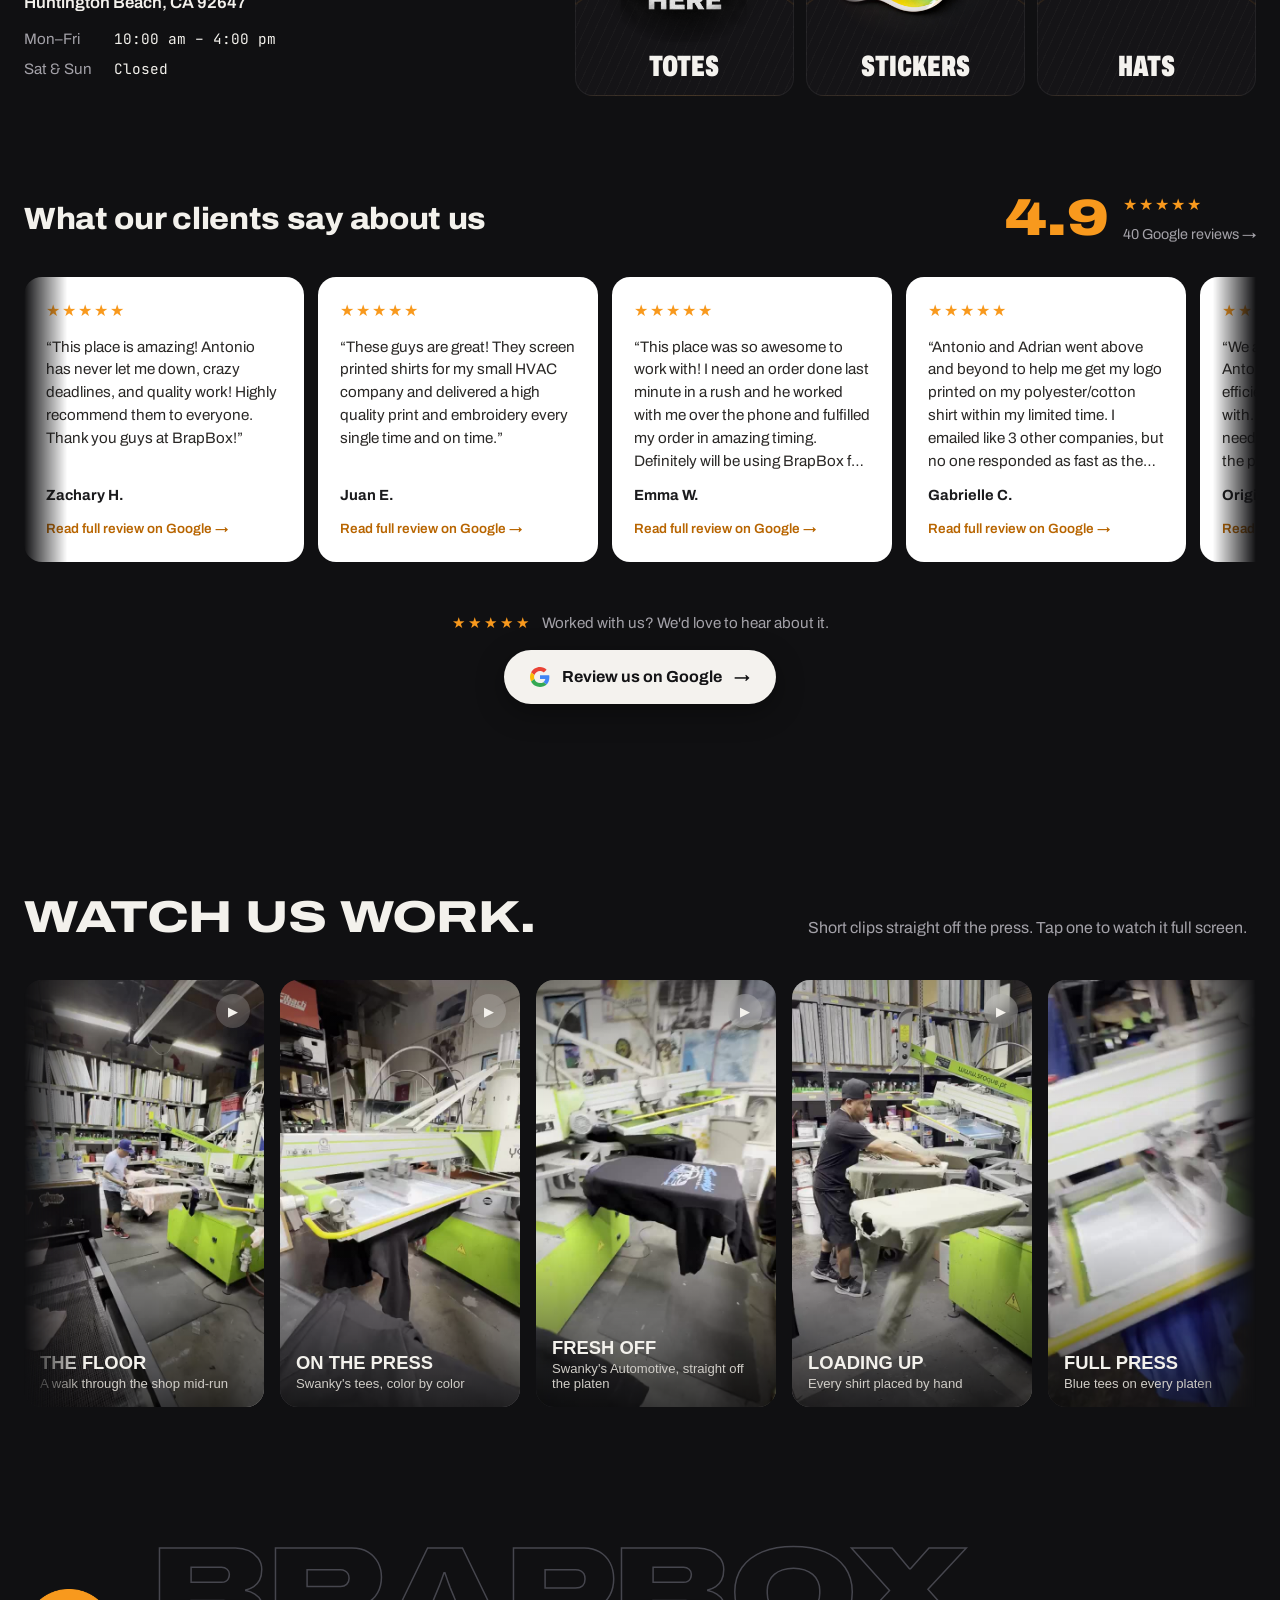
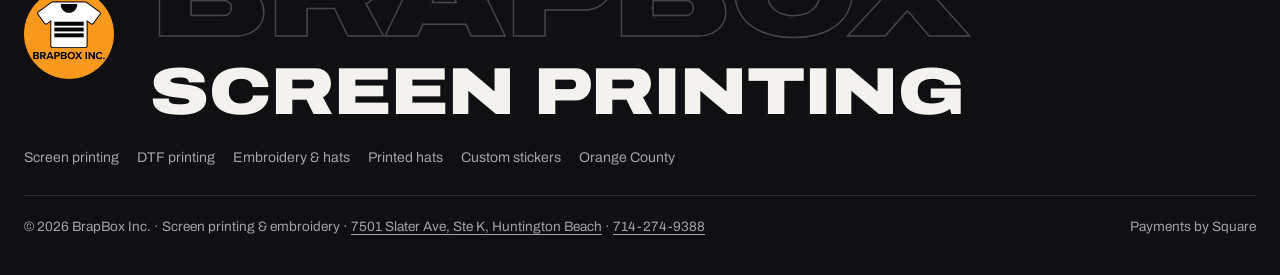
==== commit 1ab4f382: "Add files via upload" ====
--- a/index.html
+++ b/index.html
@@ -1155,12 +1155,12 @@
 
 <div class="nav"><div class="wrap"><div class="bar">
   <a class="logo" href="#top" aria-label="BrapBox Inc. home"><img class="logo-img" src="p/logo.png" alt="" width="40" height="40"><span class="logo-t"><b>BrapBox</b><small>Screen printing</small></span></a>
-  <nav class="links" aria-label="Main"><a href="#studio">Quote</a><a href="/printed-hats/">Printed hats</a><a href="/custom-stickers/">Stickers</a><a href="#faq">FAQ</a><a href="#visit-us">Schedule a visit</a></nav>
+  <nav class="links" aria-label="Main"><a href="#studio">Quote</a><a href="/printed-hats/">Printed hats</a><a href="/custom-stickers/">Stickers</a><a href="#faq">FAQ</a><a href="#visit-us">Schedule a visit</a><a href="/contact/">Contact</a></nav>
   <a class="navtel" href="tel:+17142749388" aria-label="Call BrapBox at 714-274-9388"><svg viewBox="0 0 24 24" aria-hidden="true"><path d="M6.6 10.8a15.1 15.1 0 0 0 6.6 6.6l2.2-2.2a1 1 0 0 1 1-.25 11.4 11.4 0 0 0 3.6.57 1 1 0 0 1 1 1V20a1 1 0 0 1-1 1A17 17 0 0 1 3 4a1 1 0 0 1 1-1h3.5a1 1 0 0 1 1 1c0 1.25.2 2.45.57 3.57a1 1 0 0 1-.25 1z"/></svg><span>714-274-9388</span></a>
   <a class="btn hot sm" href="#studio">Start a quote <span class="ar">→</span></a>
   <button type="button" class="menu-btn" id="menuBtn" aria-expanded="false" aria-controls="mnav" aria-label="Open menu"><i></i><i></i></button>
 </div>
-<nav class="mnav" id="mnav" aria-label="Main" hidden><a href="#">Home</a><a href="#studio">Quote</a><a href="/printed-hats/">Printed hats</a><a href="/custom-stickers/">Stickers</a><a href="#faq">FAQ</a><a href="#visit-us">Schedule a visit</a><a class="mnav-tel" href="tel:+17142749388">Call 714-274-9388</a></nav>
+<nav class="mnav" id="mnav" aria-label="Main" hidden><a href="#">Home</a><a href="#studio">Quote</a><a href="/printed-hats/">Printed hats</a><a href="/custom-stickers/">Stickers</a><a href="#faq">FAQ</a><a href="#visit-us">Schedule a visit</a><a href="/contact/">Contact</a><a class="mnav-tel" href="tel:+17142749388">Call 714-274-9388</a></nav>
 </div></div>
 
 <main id="top">
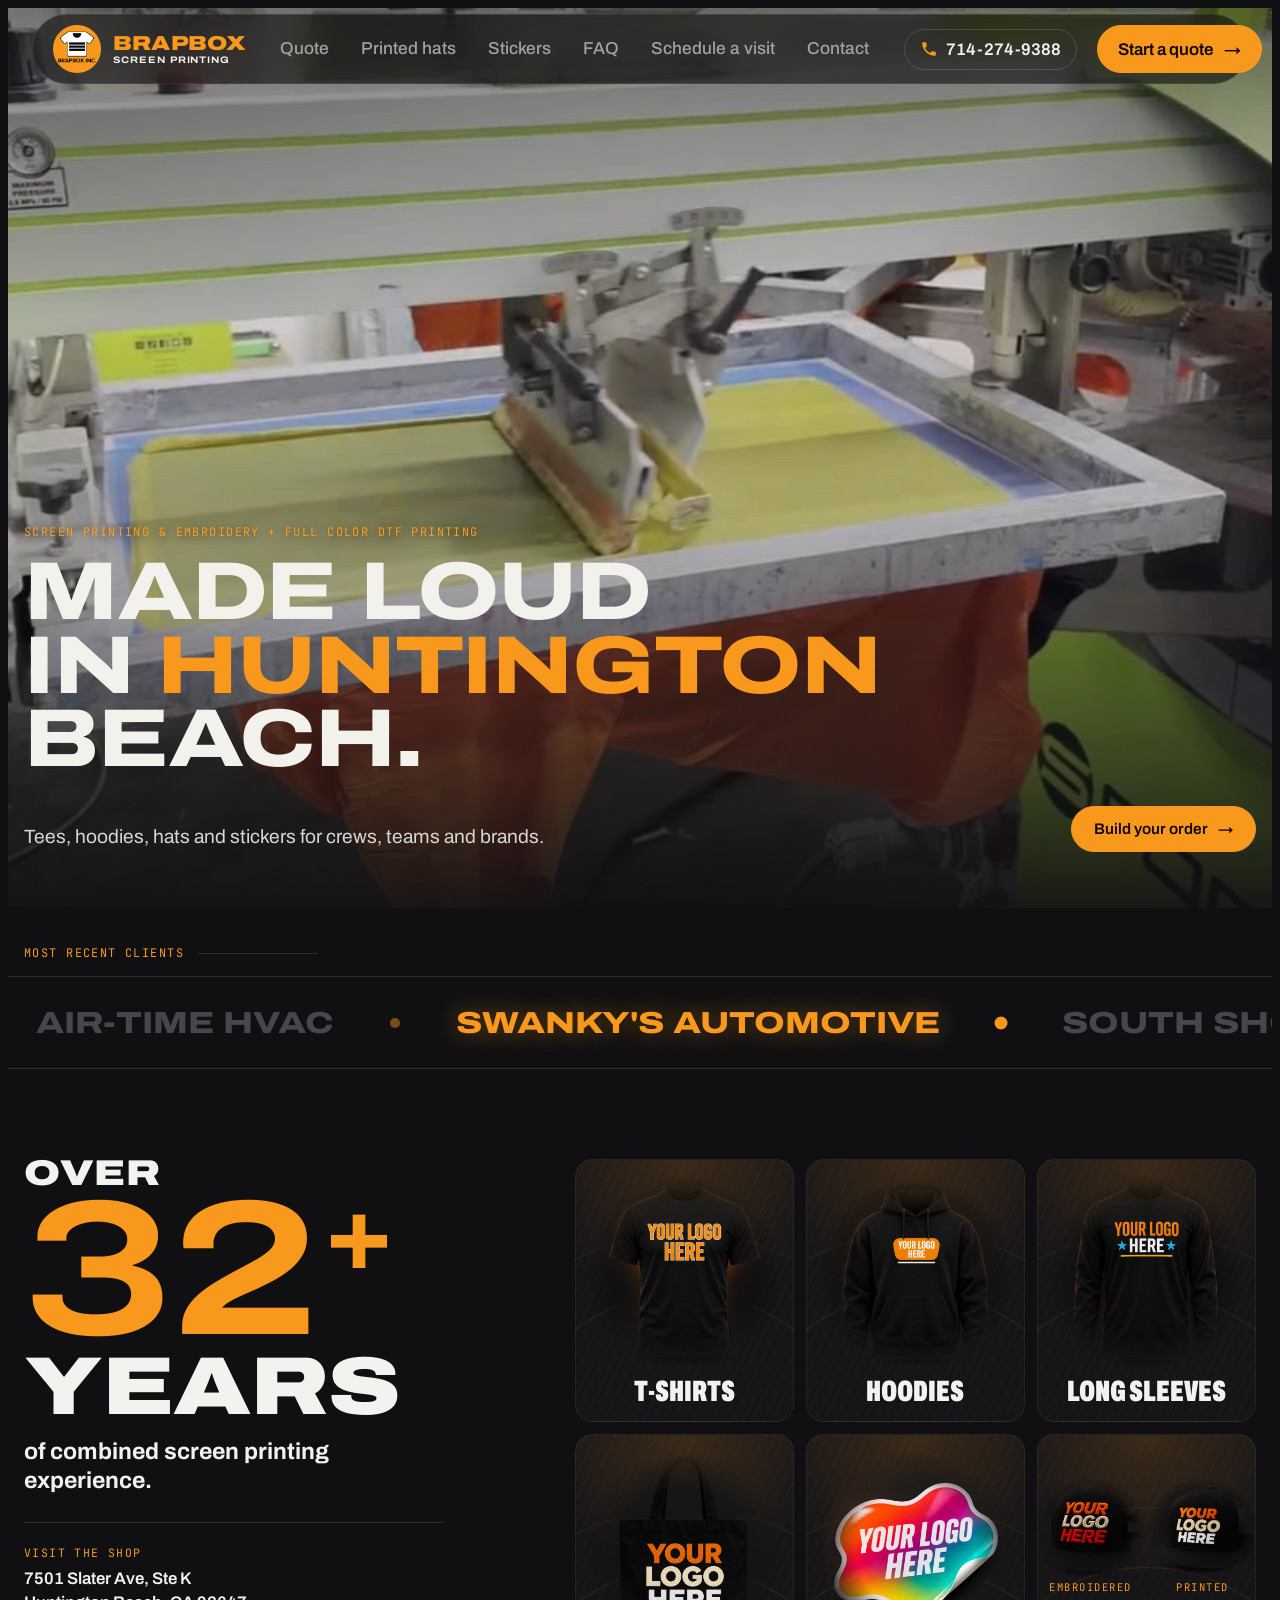
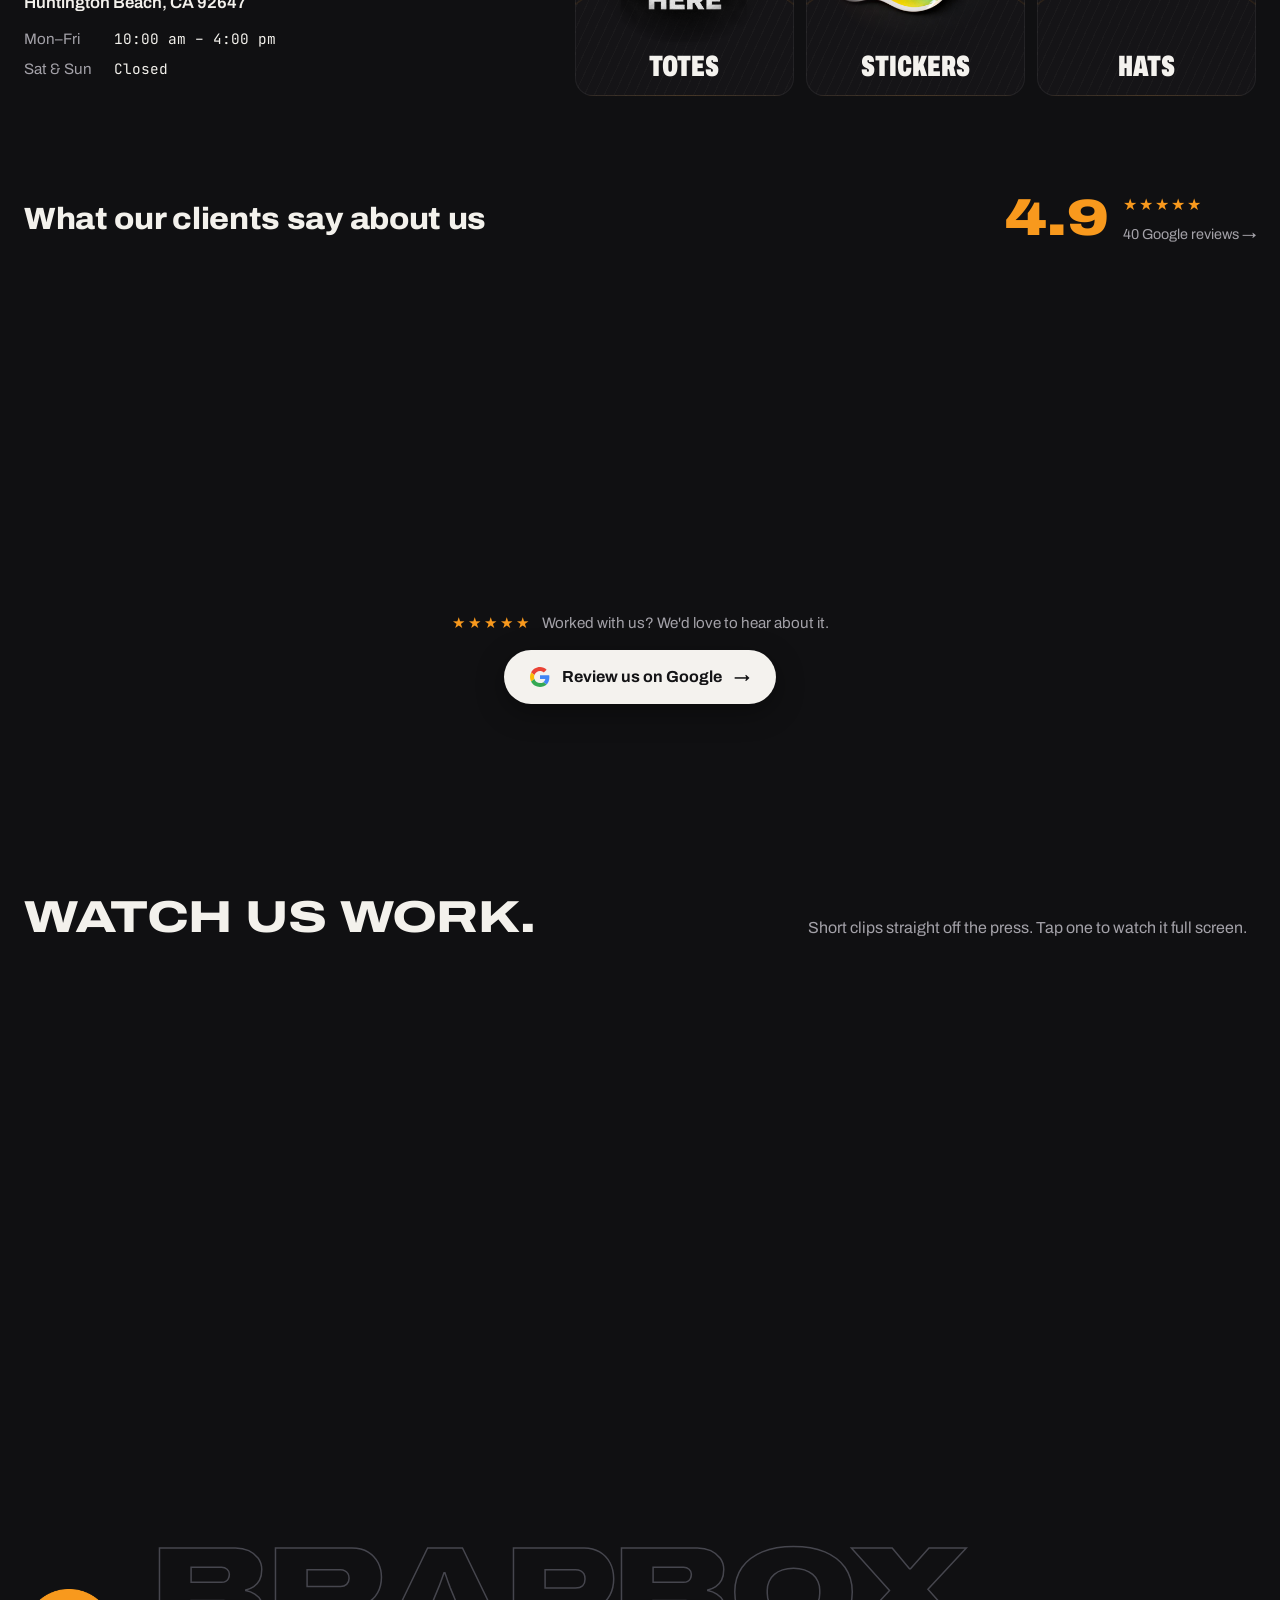
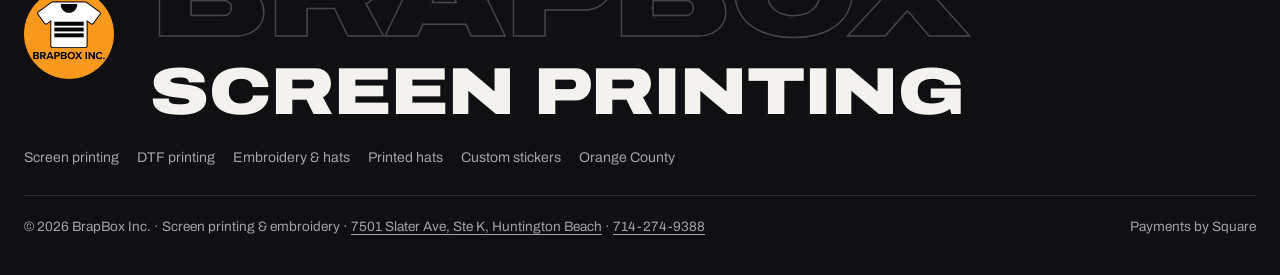
==== commit 27819014: "Structured data: use Service instead of Product on home page offers" ====
--- a/index.html
+++ b/index.html
@@ -47,9 +47,9 @@
 {"@type":"Offer","itemOffered":{"@type":"Service","name":"Screen printing","description":"Screen printing on an automatic press for orders of 25 pieces and up, up to 6 ink colors, front, back and sleeve prints."}},
 {"@type":"Offer","itemOffered":{"@type":"Service","name":"DTF printing","description":"Direct-to-film printing for small runs of 12 to 24 pieces."}},
 {"@type":"Offer","itemOffered":{"@type":"Service","name":"Embroidery","description":"Embroidered hats and apparel."}},
-{"@type":"Offer","itemOffered":{"@type":"Product","name":"Custom T-shirts, long sleeves and hoodies"}},
-{"@type":"Offer","itemOffered":{"@type":"Product","name":"Custom printed or embroidered hats"}},
-{"@type":"Offer","itemOffered":{"@type":"Product","name":"Custom totes and die-cut stickers"}}]},
+{"@type":"Offer","itemOffered":{"@type":"Service","name":"Custom T-shirts, long sleeves and hoodies"}},
+{"@type":"Offer","itemOffered":{"@type":"Service","name":"Custom printed or embroidered hats"}},
+{"@type":"Offer","itemOffered":{"@type":"Service","name":"Custom totes and die-cut stickers"}}]},
 "sameAs":["https://maps.google.com/?cid=10656105089256841077"]},
 {"@type":"WebSite","@id":"https://www.brapboxscreenprinting.com/#website","url":"https://www.brapboxscreenprinting.com/","name":"BrapBox Screen Printing","publisher":{"@id":"https://www.brapboxscreenprinting.com/#business"},"inLanguage":"en-US"},
 {"@type":"WebPage","@id":"https://www.brapboxscreenprinting.com/#webpage","url":"https://www.brapboxscreenprinting.com/","name":"Screen Printing & Custom Shirts in Huntington Beach, CA | BrapBox","isPartOf":{"@id":"https://www.brapboxscreenprinting.com/#website"},"about":{"@id":"https://www.brapboxscreenprinting.com/#business"},"primaryImageOfPage":"https://www.brapboxscreenprinting.com/v/hero.jpg","inLanguage":"en-US"},
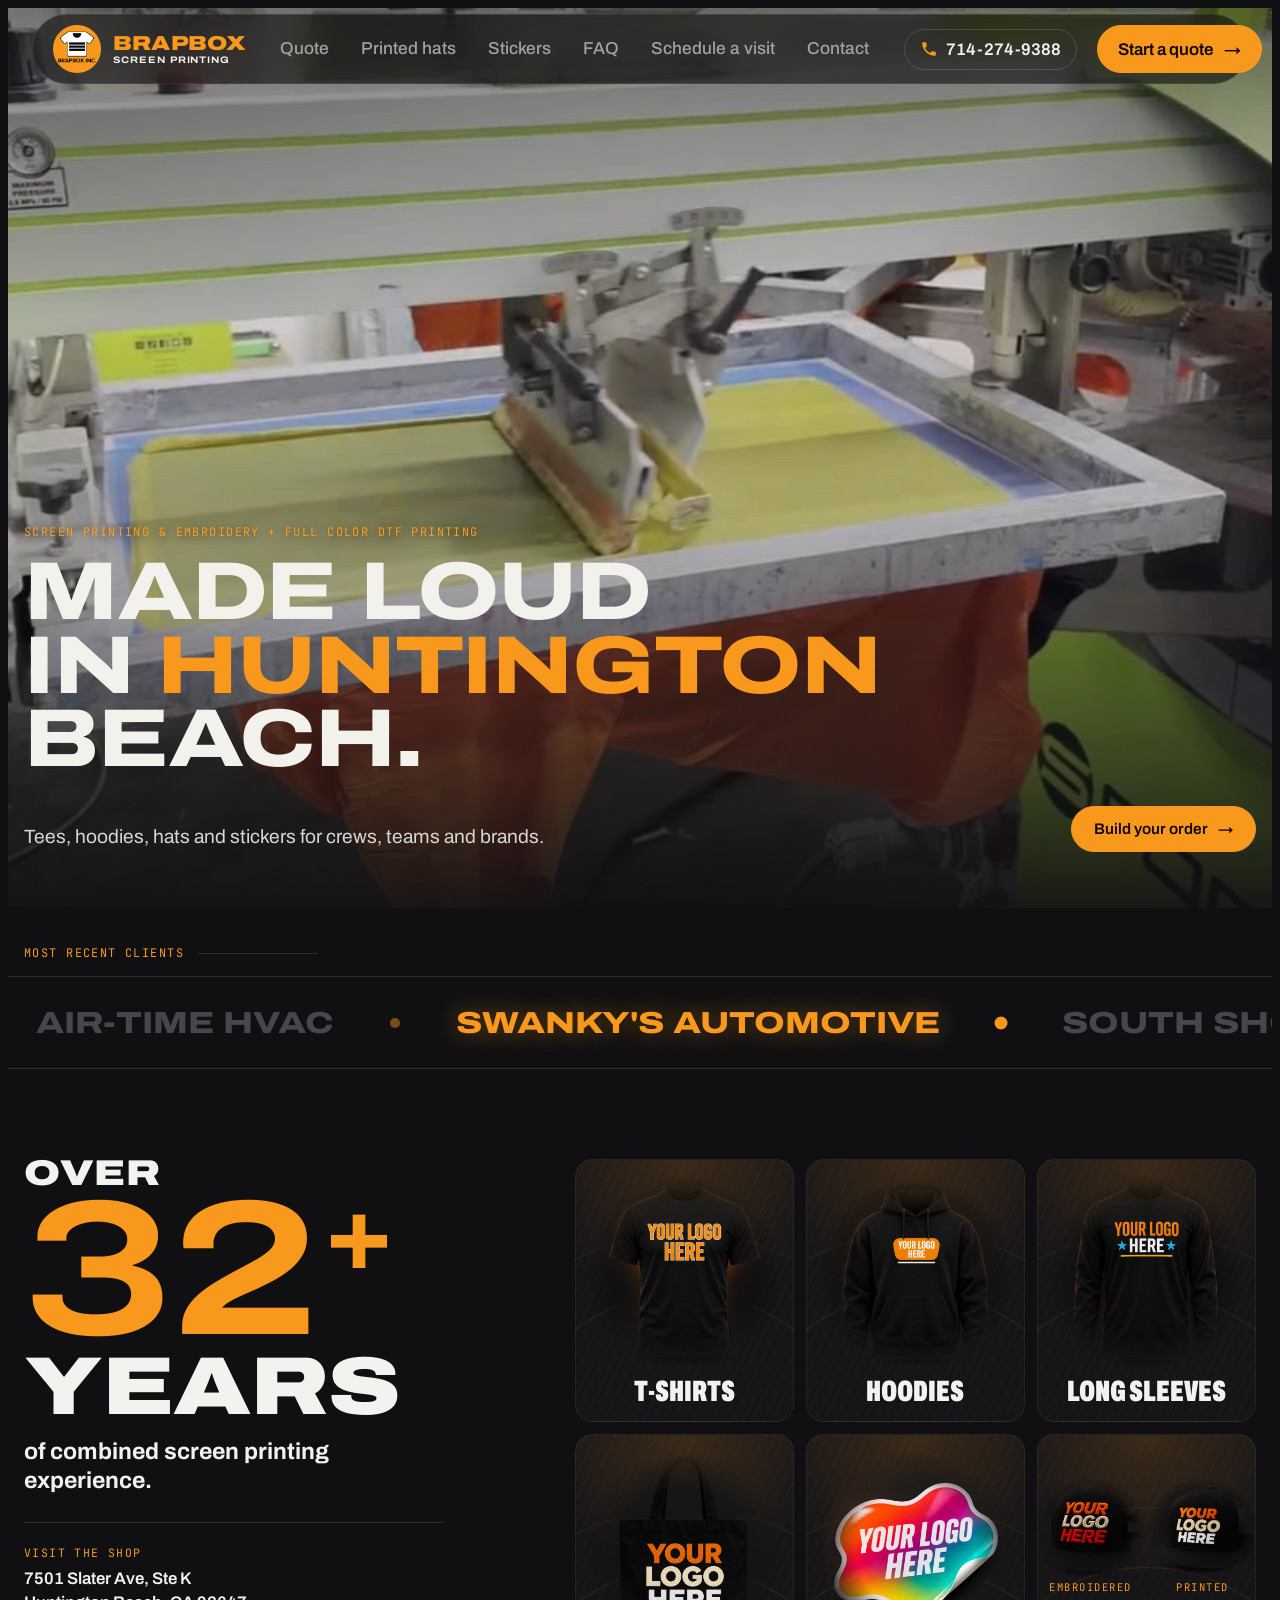
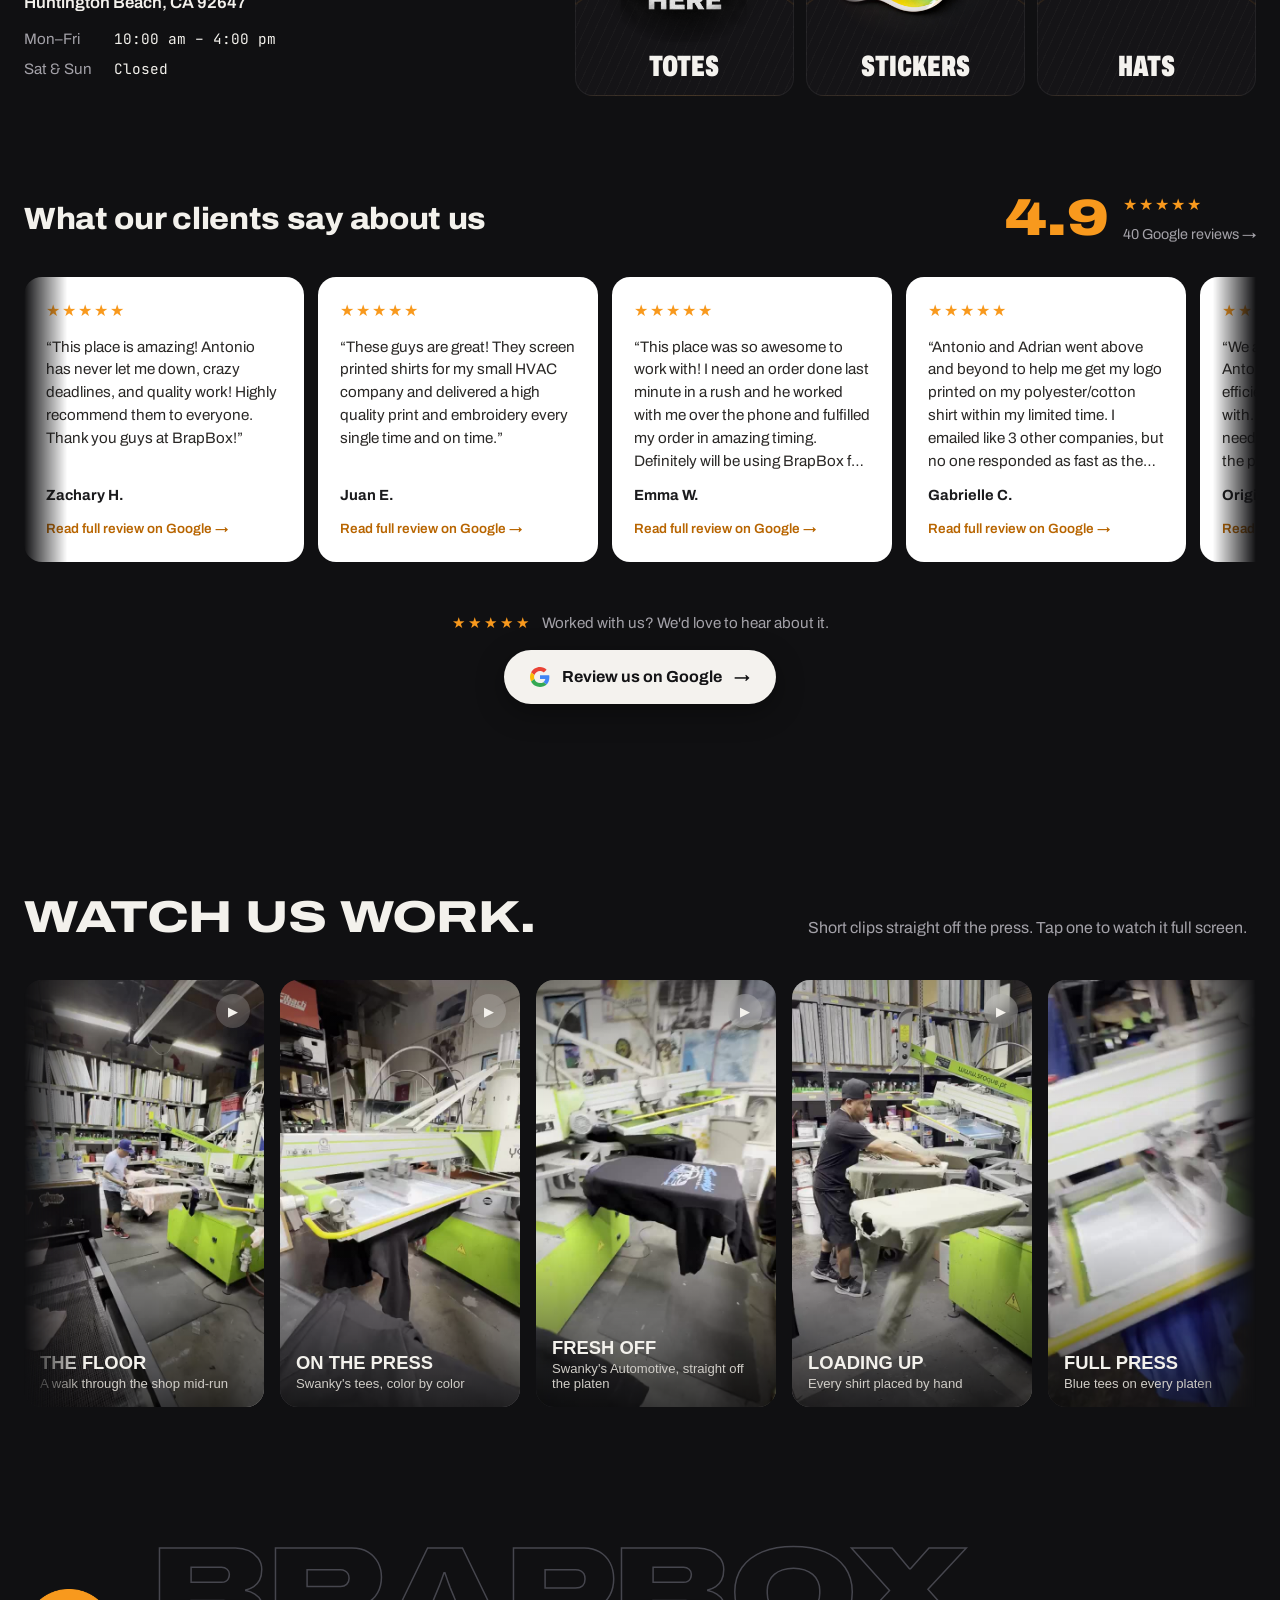
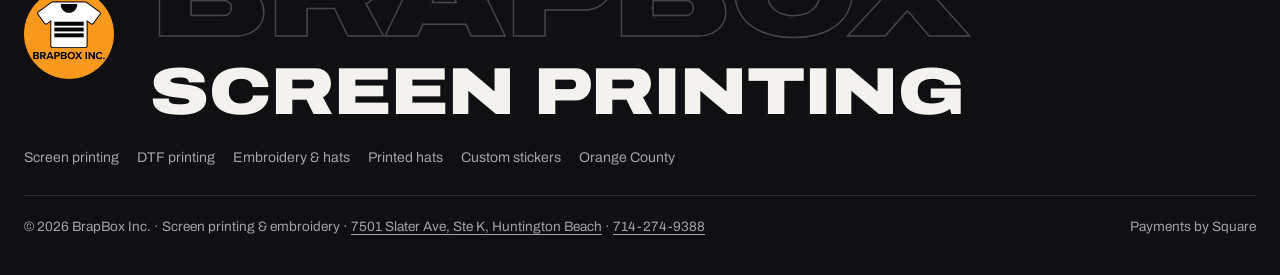
==== commit 7550be36: "Step-by-step quote wizard, color count update, schema edit" ====
--- a/index.html
+++ b/index.html
@@ -1080,7 +1080,7 @@
 .qs-cal .qs-day.x{opacity:1;box-shadow:inset 0 -3px 0 var(--dim)}
 .qs-cal .qs-day.off{background:transparent;color:var(--dim);cursor:default;opacity:.5}
 .qs-cal .qs-day[aria-checked="true"]{background:var(--fg);color:var(--bg);border-color:var(--fg)}
-.qs-whenw #qsDate{display:block;width:100%;max-width:none;margin-top:10px}.qs-whenw #qsDate[hidden]{display:none}
+.qs-whenw #qsDate{display:none}.qs-whenw .qs-cal{margin-top:14px}.qs-whenw .qs-cal[hidden]{display:none}.qs-whenw #qsDate[hidden]{display:none}
 .qs-wnote{color:var(--muted);font-size:.9rem;margin:10px 0 0}.qs-wnote.low{color:var(--brand)}
 #qsPickDate[aria-pressed="true"],#qsFlex[aria-pressed="true"]{background:var(--fg);color:var(--bg);border-color:var(--fg)}
 
@@ -1147,6 +1147,29 @@
 .qs-body .qs-h h3{font-size:clamp(1.3rem,2.4vw,1.7rem)}
 #qsGPrev.qs-gprev{margin:0 0 26px}
 #qsDPrev{margin:0 0 26px}
+/* one step at a time (2026-11-22) */
+.qs-prog{grid-template-columns:repeat(4,minmax(0,1fr));max-width:820px;margin-inline:auto}
+.qs-prog::before,.qs-prog::after{left:calc(22px + (100% - 44px) * .125);width:calc((100% - 44px) * .75)}
+.qs-prog::after{width:calc((100% - 44px) * .75 * var(--p))}
+@media (max-width:760px){.qs-prog::before,.qs-prog::after{left:calc(6px + (100% - 12px) * .125);width:calc((100% - 12px) * .75)}.qs-prog::after{width:calc((100% - 12px) * .75 * var(--p))}}
+.qs-body{grid-template-columns:minmax(0,1fr);grid-template-areas:"sw" "when" "gear" "design" "fin" "done";max-width:760px}
+.qs-body>[data-step="1"]{border-top:0;padding-top:0;margin-top:0}
+.qs-body:not(.qs-sub1)>#qsSwitch{display:none!important}
+#qsDPrev,#qsGPrev,#qsThumbs{display:none!important}
+#qs.qs{max-width:820px}
+
+.qs-colrow{display:flex;align-items:center;justify-content:space-between;gap:10px;margin-top:12px;padding:10px 12px;border:1px solid var(--line);border-radius:12px}
+.qs-colrow>div{display:grid;gap:6px;min-width:0}.qs-colrow .qs-dots{margin:0}
+.qs-colrow .qs-step-n{flex:none}.qs-fullb{font-size:.9rem;white-space:nowrap}
+.qs-artimg{margin:0 0 10px;border-radius:12px;border:1px solid var(--line);background:repeating-conic-gradient(#3a3a3e 0 25%,#46464b 0 50%) 0 0/16px 16px;display:flex;align-items:center;justify-content:center;padding:14px;height:150px;box-sizing:border-box;overflow:hidden}
+.qs-artimg img{max-width:100%;max-height:120px;width:auto;height:auto;object-fit:contain;display:block}
+.qs-colrow{flex-wrap:wrap}
+.qs-place{margin-top:12px;border:1px solid var(--line);border-radius:12px;padding:12px;display:flex;justify-content:center;background:var(--bg)}
+.qs-place svg{width:100%;max-width:200px;height:auto;display:block}
+.qs-place path{fill:#ececee;stroke:#77757d;stroke-width:6;stroke-linejoin:round;stroke-linecap:round}
+
+.qs-colnote{margin:6px 0 0;font-size:.8rem;color:var(--muted)}
+
 @media (max-width:860px){.qs-body{grid-template-columns:1fr;grid-template-areas:"sw" "gear" "when" "design" "fin" "done"}.qs-body>[data-step=when]{border-top:1px solid var(--line);padding-top:26px;margin-top:30px}}
 #qsAddr{margin-bottom:10px}
 </style>
@@ -1296,9 +1319,9 @@
           <div class="qs-step" data-step="when">
             <div class="qs-h"><h3>When do you need them?</h3></div>
             <div class="qs-group qs-whenw"><span class="qs-lab">Deadline</span><div class="qs-locs" role="group" aria-label="Deadline"><button type="button" id="qsPickDate" aria-pressed="false">Pick a date</button><button type="button" id="qsFlex" aria-pressed="false">No hard deadline</button></div>
-              <input type="date" id="qsDate" aria-label="Date you need them" hidden>
+              <div class="qs-cal" id="qsCal" role="radiogroup" aria-label="Need-by date" hidden></div><input type="date" id="qsDate" aria-label="Date you need them" hidden>
               <p class="qs-wnote" id="qsDl" aria-live="polite"></p></div>
-            <div hidden><span id="qsDateNote"></span><div id="qsCal"></div><button type="button" id="qsRushB"></button></div>
+            <div hidden><span id="qsDateNote"></span><button type="button" id="qsRushB"></button></div>
             <div class="qs-group"><span class="qs-lab">Pickup or shipping <span class="qs-v">Required</span></span><div class="qs-locs" role="group" aria-label="Pickup or delivery" id="qsShip"><button type="button" data-ship="pickup" aria-pressed="true">In person pickup</button><button type="button" data-ship="deliver" aria-pressed="false">Ship to me</button></div></div>
           </div>
           <div class="qs-step" data-step="gear" hidden>
@@ -1641,7 +1664,7 @@
   const tierName=st=>{const L=Object.values(P).find(p=>p.styles.includes(st)).styles;return (TIERS[L.length]||[])[L.indexOf(st)]||st[1];};
   const SIZES=["S","M","L","XL","2XL","3XL","4XL"],UPS={"2XL":2,"3XL":3,"4XL":4};
   const SPLIT={S:.08,M:.27,L:.31,XL:.2,"2XL":.09,"3XL":.03,"4XL":.02};
-  const shirtArea={front:{x0:290,x1:710,y0:180,y1:770,ppi:30,pre:{center:["Center chest",500,215,10],left:["Left chest",612,250,3.75],full:["Full front",500,200,12]}},
+  const shirtArea={front:{x0:290,x1:710,y0:180,y1:770,ppi:30,pre:{center:["Center chest",500,215,10],left:["Left chest",612,250,3.75]}},
                    back:{x0:290,x1:710,y0:140,y1:820,ppi:30,pre:{full:["Full back",500,200,12],yoke:["Upper back",500,150,10],tag:["Below collar",500,135,3]}}};
   const SLS={x0:330,x1:670,y0:250,y1:720,ppi:90,pre:{sleeve:["Sleeve",500,320,3],small:["Small hit",500,330,1.75]}};
   const SLL={x0:380,x1:620,y0:130,y1:930,ppi:70,pre:{upper:["Upper sleeve",500,170,3],down:["Down the sleeve",500,170,2.75],cuff:["Above the cuff",500,760,2.5]}};
@@ -1698,7 +1721,7 @@
     for(let y=y0;y<=y1;y+=st)for(let xx=x0;xx<=x1;xx+=st){const i=(y*w+xx)*4;if(a[i+3]<160)continue;tot++;const k=((a[i]>>4)<<8)|((a[i+1]>>4)<<4)|(a[i+2]>>4);cnt.set(k,(cnt.get(k)||0)+1);}
     const cl=[];[...cnt].sort((p,q)=>q[1]-p[1]).forEach(([k,n])=>{const r=((k>>8)&15)*17,g=((k>>4)&15)*17,b=(k&15)*17;const m=cl.find(c=>Math.hypot(c.r-r,c.g-g,c.b-b)<72);if(m)m.n+=n;else cl.push({r,g,b,n});});
     const sig=cl.filter(c=>c.n/Math.max(1,tot)>=.015);
-    s.cols=sig.slice(0,10).map(c=>"#"+[c.r,c.g,c.b].map(v=>v.toString(16).padStart(2,"0")).join(""));s.det=sig.length;s.full=sig.length>6;s.inks=Math.max(1,Math.min(6,sig.length));}
+    s.cols=sig.slice(0,10).map(c=>"#"+[c.r,c.g,c.b].map(v=>v.toString(16).padStart(2,"0")).join(""));s.det=sig.length;s.full=sig.length>6;s.inks=Math.max(1,Math.min(6,sig.length));s.cset=0;}
 
   // ---------- geometry ----------
   const area=sd=>AREA[prod().kind][sd];
@@ -1907,8 +1930,8 @@
   const stepsEl=$("qsSteps");
   NAMES.forEach((n,i)=>{const li=document.createElement("li");li.innerHTML=`<button type="button"><i>${i+1}</i>${n}</button>`;li.firstChild.addEventListener("click",()=>go(i));stepsEl.appendChild(li);});
   const trk=$("qsTrack");
-  [["Your order","Gear, deadline and design",2],["Finalize & Send","Review and send",3]].forEach(([n,h,st],i)=>{const li=document.createElement("li");li.innerHTML=`<button type="button"><i>${i+1}</i><span><b>${n}</b><small>${h}</small></span></button>`;li.firstChild.addEventListener("click",()=>go(st,true));trk.appendChild(li);});
-  function setTrack(n){n=n>=3?1:0;[...trk.children].forEach((li,k)=>{const b=li.firstChild;li.classList.toggle("done",k<n);li.classList.toggle("on",k===n);if(k===n)b.setAttribute("aria-current","step");else b.removeAttribute("aria-current");b.querySelector("i").textContent=k<n?"✓":k+1;});trk.style.setProperty("--p",n);}
+  [["When","Your deadline",0],["Gear","Quantity & style",1],["Artwork","Upload your design",2],["Send","Review and send",3]].forEach(([n,h,st],i)=>{const li=document.createElement("li");li.innerHTML=`<button type="button"><i>${i+1}</i><span><b>${n}</b><small>${h}</small></span></button>`;li.firstChild.addEventListener("click",()=>{if(st<=pos())go(st,true);});trk.appendChild(li);});
+  function setTrack(n){[...trk.children].forEach((li,k)=>{const b=li.firstChild;li.classList.toggle("done",k<n);li.classList.toggle("on",k===n);if(k===n)b.setAttribute("aria-current","step");else b.removeAttribute("aria-current");b.querySelector("i").textContent=k<n?"✓":k+1;});trk.style.setProperty("--p",Math.min(n,3)/3);}
   Q.sel={};
   const selKeys=()=>Object.keys(Q.sel);
   const grand=()=>{const ks=selKeys();return ks.length?ks.reduce((a,k)=>a+(k===Q.prod?total():(Q.sel[k].sz["One size"]||0)),0):total();};
@@ -1952,18 +1975,33 @@
 
   const SPN={front:"Front",back:"Back",lsleeve:"Left sleeve",rsleeve:"Right sleeve"};
   function normOn(){const S=Q.S,av=SIDES.filter(k=>!isSlv(k)||hasSlv());av.forEach(k=>{S[k].on=!!S[k].has;});if(!av.some(k=>S[k].has))S.front.on=true;syncLocs();syncDesign();}
-  function spots(){const el=$("qsSpots");if(Q.step!==2)return;const act=SIDES.filter(k=>!isSlv(k)||hasSlv());const sig=act.join()+"|"+act.map(k=>{const x=Q.S[k];return [x.pre,x.file||"",x.knock,!!x.up,!!x.has,x.on,(x.extra||[]).join("/")].join(":")}).join("|")+"|"+Q.prod;if(el.dataset.sig===sig)return;el.dataset.sig=sig;el.innerHTML="";
+  function placeSvg(k){const x=Q.S[k];if(!x.up)return "";const kind=prod().kind;let g;try{g=geo(k);}catch(_){return "";}
+    const neck=k==="back"?"Q500 145 620 110":"Q500 200 620 110",longS=kind==="ls"||kind==="crew"||kind==="hood";
+    const body=longS?`M380 110 ${neck} L770 150 L975 880 L885 912 L765 470 L765 1010 L235 1010 L235 470 L115 912 L25 880 L230 150 Z`:`M380 110 ${neck} L765 145 L945 335 L840 430 L765 370 L765 1010 L235 1010 L235 370 L160 430 L55 335 L235 145 Z`;
+    let path;
+    if(isSlv(k))path=longS?`M360 100 L640 100 L612 960 L388 960 Z M392 900 L608 900`:`M290 220 L710 220 L750 760 L250 760 Z M262 700 L738 700`;
+    else if(kind==="hat")path=k==="back"?`M240 640 Q240 290 500 290 Q760 290 760 640 Z M455 560 L545 560 L545 640 L455 640 Z`:`M240 640 Q240 290 500 290 Q760 290 760 640 Z M180 640 Q500 760 820 640`;
+    else if(kind==="tote")path=`M260 420 L740 420 L740 990 L260 990 Z M360 420 Q360 220 500 220 Q640 220 640 420`;
+    else path=body+(kind==="hood"?(k==="back"?` M380 110 C360 30 640 30 620 110`:` M380 110 C360 10 640 10 620 110 M340 760 L660 760 L700 960 L300 960 Z`):"");
+    return `<div class="qs-place" aria-hidden="true"><svg viewBox="0 0 1000 1080"><path d="${path}"/><image href="${x.up.toDataURL()}" x="${g.x.toFixed(0)}" y="${g.top.toFixed(0)}" width="${g.w.toFixed(0)}" height="${g.h.toFixed(0)}" preserveAspectRatio="xMidYMid meet"/></svg></div>`;}
+  function colRow(x){if(!x.up)return "";const n=x.det||1,cols=x.cols||[];
+    const dots=cols.length?`<span class="qs-dots">${cols.slice(0,8).map(c=>`<i style="background:${c}"></i>`).join("")}</span>`:"";
+    return `<div class="qs-colrow"><span class="qs-lab" style="margin:0">${n>6?"7+ colors detected":n+" color"+(n===1?"":"s")+" detected"}</span>${dots}</div>`;}
+  function spots(){const el=$("qsSpots");if(Q.step!==2)return;const act=SIDES.filter(k=>!isSlv(k)||hasSlv());const sig=act.join()+"|"+act.map(k=>{const x=Q.S[k];return [x.pre,x.file||"",x.knock,!!x.up,!!x.has,x.on,(x.extra||[]).join("/"),x.inks,x.full,x.det].join(":")}).join("|")+"|"+Q.prod;if(el.dataset.sig===sig)return;el.dataset.sig=sig;el.innerHTML="";
     act.forEach(k=>{const x=Q.S[k],A=area(k),c=document.createElement("div");c.className="qs-art";
       const xs=x.extra||[],sk=x.has&&!x.up&&xs.length?1:0,ttl=x.up?x.file:sk?xs[0]:"";c.classList.toggle("on",!!x.has);
-      c.innerHTML=`<span class="qs-lab">${SPN[k]}</span><label class="qs-drop"><span class="ico${x.has?" ok":""}" aria-hidden="true">${x.has?"✓":"↑"}</span><span><b>${x.has?ttl.replace(/</g,""):"Tap to upload "+SPN[k].toLowerCase()+" artwork"}</b><small>${x.has?"Looks good. Tap to swap it for another file.":"Leave empty if there's no print here."}</small></span><input type="file" multiple accept="image/png,image/jpeg,image/gif,image/svg+xml,image/webp,image/tiff,application/pdf,.ai,.eps,.psd,.tif,.tiff" aria-label="Upload ${SPN[k]} artwork"></label>${xs.map((f,i)=>i<sk?"":`<div class="qs-xf"><span>+ ${f.replace(/</g,"")}</span><button type="button" data-i="${i}" aria-label="Remove ${f.replace(/"/g,"")}">×</button></div>`).join("")}${x.has?`<div class="qs-row qs-artact"><label class="qs-link qs-addf">+ Add another file<input type="file" multiple accept="image/png,image/jpeg,image/gif,image/svg+xml,image/webp,image/tiff,application/pdf,.ai,.eps,.psd,.tif,.tiff" aria-label="Add another ${SPN[k]} file"></label><button type="button" class="qs-link qs-rmart">Remove</button></div>`:""}
+      c.innerHTML=`<span class="qs-lab">${SPN[k]}</span>${x.up&&x.up.toDataURL?`<div class="qs-artimg"><img src="${x.up.toDataURL()}" alt="Your ${SPN[k].toLowerCase()} artwork"></div>`:""}<label class="qs-drop"><span class="ico${x.has?" ok":""}" aria-hidden="true">${x.has?"✓":"↑"}</span><span><b>${x.has?ttl.replace(/</g,""):"Tap to upload "+SPN[k].toLowerCase()+" artwork"}</b><small>${x.has?"Looks good. Tap to swap it for another file.":"Leave empty if there's no print here."}</small></span><input type="file" multiple accept="image/png,image/jpeg,image/gif,image/svg+xml,image/webp,image/tiff,application/pdf,.ai,.eps,.psd,.tif,.tiff" aria-label="Upload ${SPN[k]} artwork"></label>${xs.map((f,i)=>i<sk?"":`<div class="qs-xf"><span>+ ${f.replace(/</g,"")}</span><button type="button" data-i="${i}" aria-label="Remove ${f.replace(/"/g,"")}">×</button></div>`).join("")}${x.has?`<div class="qs-row qs-artact"><label class="qs-link qs-addf">+ Add another file<input type="file" multiple accept="image/png,image/jpeg,image/gif,image/svg+xml,image/webp,image/tiff,application/pdf,.ai,.eps,.psd,.tif,.tiff" aria-label="Add another ${SPN[k]} file"></label><button type="button" class="qs-link qs-rmart">Remove</button></div>`:""}
         <div class="qs-row qs-spotx">${x.up&&!x.hasA?`<label class="qs-check"><input type="checkbox" ${x.knock?"checked":""}> Remove white background</label>`:""}${k!=="front"&&Q.S.front.up&&!x.has?`<button type="button" class="qs-link qs-usefront">Use my front artwork here</button>`:""}</div>
-        ${x.has?`<span class="qs-lab">Where on the ${SLBL[k]}?</span><div class="qs-chips"></div>`:""}`;
+        
+        ${x.has?`<span class="qs-lab">Where on the ${SLBL[k]}?</span><div class="qs-chips"></div>${placeSvg(k)}`:""}`;
       const inp=c.querySelector(".qs-drop input[type=file]"),dz=c.querySelector(".qs-drop");const take=(fl,swap)=>{const fs=[...fl];if(!fs.length)return;x.extra=x.extra||[];x.has=true;if(swap||!x.up){const img=fs.find(f=>/^image\//.test(f.type));if(img){loadFile(img,k);fs.splice(fs.indexOf(img),1);}}x.extraF=x.extraF||[];fs.forEach(f=>{x.extra.push(f.name);x.extraF.push(f);});normOn();refresh();};inp.addEventListener("change",e=>{take(e.target.files,true);e.target.value="";});
       const af=c.querySelector(".qs-addf input");if(af)af.addEventListener("change",e=>{take(e.target.files,false);e.target.value="";});
       c.querySelectorAll(".qs-xf button").forEach(b=>b.addEventListener("click",()=>{x.extra.splice(+b.dataset.i,1);if(x.extraF)x.extraF.splice(+b.dataset.i,1);x.has=!!(x.up||x.extra.length);normOn();refresh();}));
-      const rm=c.querySelector(".qs-rmart");if(rm)rm.addEventListener("click",()=>{Object.assign(x,{has:false,up:null,raw:null,file:"",mainF:null,extra:[],extraF:[],src:"sample",cols:null,inks:1});normOn();refresh();});
+      const rm=c.querySelector(".qs-rmart");if(rm)rm.addEventListener("click",()=>{Object.assign(x,{has:false,up:null,raw:null,file:"",mainF:null,extra:[],extraF:[],src:"sample",cols:null,inks:1,full:false,det:0,cset:0});normOn();refresh();});
       ["dragenter","dragover"].forEach(t=>dz.addEventListener(t,e=>{e.preventDefault();dz.classList.add("over");}));["dragleave","drop"].forEach(t=>dz.addEventListener(t,e=>{e.preventDefault();dz.classList.remove("over");}));dz.addEventListener("drop",e=>take(e.dataTransfer.files,!x.up));
-      const kn=c.querySelector(".qs-check input");if(kn)kn.addEventListener("change",e=>{x.knock=e.target.checked;processUp(k);refresh();});
+      const kn=c.querySelector(".qs-spotx .qs-check input");if(kn)kn.addEventListener("change",e=>{x.knock=e.target.checked;processUp(k);refresh();});
+      c.querySelectorAll(".qs-colrow [data-d]").forEach(b=>b.addEventListener("click",()=>{x.inks=Math.max(1,Math.min(6,(x.inks||1)+(+b.dataset.d)));x.cset=1;refresh();}));
+      const fc=c.querySelector(".qs-fullc input");if(fc)fc.addEventListener("change",e=>{x.full=e.target.checked;x.cset=1;refresh();});
       const cp=c.querySelector(".qs-usefront");if(cp)cp.addEventListener("click",()=>{const f=Q.S.front;x.has=true;x.raw=f.raw;x.file=f.file;x.mainF=f.mainF;x.knock=f.knock;x.src="upload";processUp(k);normOn();applyPre(k,k==="back"?"yoke":x.pre);refresh();});
       const ch=c.querySelector(".qs-chips");if(ch)Object.entries(A.pre).forEach(([pk,pv])=>{const b=document.createElement("button");b.type="button";b.textContent=pv[0];b.setAttribute("aria-pressed",x.pre===pk);b.addEventListener("click",()=>{applyPre(k,pk);refresh();});ch.appendChild(b);});
       el.appendChild(c);});}
@@ -2045,11 +2083,11 @@
       g.appendChild(b);}
     cal.appendChild(g);
     const mn=bizDate(1);$("qsDate").min=dayKey(mn);$("qsFlex").setAttribute("aria-pressed",Q.when==="flex");$("qsRushB").setAttribute("aria-pressed",isRush());
-    const d=dueD(),dl=$("qsDl"),pk=Q.when==="date"||!!Q.pick;$("qsPickDate").setAttribute("aria-pressed",pk);$("qsDate").hidden=!pk;if(Q.when==="date"&&Q.date)$("qsDate").value=Q.date;
+    const d=dueD(),dl=$("qsDl"),pk=Q.when==="date"||!!Q.pick;$("qsPickDate").setAttribute("aria-pressed",pk);$("qsDate").hidden=true;$("qsCal").hidden=!pk;if(Q.when==="date"&&Q.date)$("qsDate").value=Q.date;
     dl.className="qs-wnote"+(d&&isRush()?" low":"");dl.textContent=d&&isRush()?"That's sooner than our typical 10–14 days. We'll try, or call 714-274-9388 to talk rush.":"Typical turnaround is 10–14 days after you approve your proof.";}
   $("qsRushB").addEventListener("click",()=>{Q.when="rush";Q.date="";$("qsDate").value="";buildWhen();refresh();});
-  $("qsPickDate").addEventListener("click",()=>{Q.pick=true;if(Q.when==="flex")Q.when="";buildWhen();refresh();const di=$("qsDate");di.focus();try{di.showPicker();}catch(_){}});
-  $("qsFlex").addEventListener("click",()=>{Q.pick=false;Q.when="flex";Q.date="";$("qsDate").value="";buildWhen();refresh();});
+  $("qsPickDate").addEventListener("click",()=>{Q.pick=true;if(Q.when==="flex")Q.when="";buildWhen();refresh();});
+  $("qsFlex").addEventListener("click",()=>{setTimeout(()=>{if(Q.step===2&&Q.sub===0&&Q.when==="flex")go(1,true);},350);Q.pick=false;Q.when="flex";Q.date="";$("qsDate").value="";buildWhen();refresh();});
   $("qsDate").addEventListener("input",e=>{if(!e.target.value)return;Q.when="date";Q.date=e.target.value;buildWhen();refresh();});
   document.querySelectorAll("#qsShip button").forEach(b=>b.addEventListener("click",()=>{Q.ship=b.dataset.ship;document.querySelectorAll("#qsShip button").forEach(x=>x.setAttribute("aria-pressed",x===b));refresh();}));
 
@@ -2060,7 +2098,8 @@
     $("qsThumbs").innerHTML=views.map(v=>`<figure><img src="${thumb(v)}" alt="Mockup, ${SLBL[v]}"><figcaption>${SLBL[v]}</figcaption></figure>`).join("");
     const AQ=withEach(()=>({tot:quote().tot,qty:total()})),multi=AQ.length>1;$("qsSumTot").previousElementSibling.textContent=multi?"Quote estimate":"Per piece";$("qsSumTot").textContent=money(multi?AQ.reduce((a,x)=>a+x.tot,0):pp(r));$("qsSumRange").textContent=multi?`${AQ.length} garments`:pnote(r);$("qsSumPer").textContent=AQ.reduce((a,x)=>a+x.qty,0)+" pcs";
     const deco=s=>{const x=Q.S[s];if(!x.on)return null;const nm=area(s).pre[x.pre]?area(s).pre[x.pre][0]:"Custom spot";const src=x.src==="upload"&&x.up?x.file:x.src==="text"?`Text "${[x.t1,x.t2].filter(Boolean).join(" ")}"`:"Artwork not uploaded yet";const more=(x.extra||[]).length?` + ${x.extra.join(", ")}`:"";
-      return `${nm} · ${selKeys().length>1?"":prod().m==="emb"?"embroidered":isDtf()?"DTF print":x.full?"full color":x.inks+" ink"+(x.inks>1?"s":"")} · ${src}${more}`.replace(" ·  · "," · ");};
+      const colTxt="";
+      return [nm,selKeys().length>1?"":prod().m==="emb"?"embroidered":isDtf()?"DTF print":"screen print",colTxt,src+more].filter(Boolean).join(" · ");};
     const sz=keys().filter(k=>Q.sz[k]).map(k=>`${k} ${Q.sz[k]}`).join(", ");
     const gRows=withEach(()=>[P[Q.prod].one.replace(/^./,c=>c.toUpperCase()),`${tierName(sty())} · ${Q.cname} · ${total()} pcs`]);const rows=[...gRows,["Front",deco("front")],["Back",deco("back")],["Left sleeve",deco("lsleeve")],["Right sleeve",deco("rsleeve")],["Deadline",dueD()?"Need by "+fmt(dueD())+(isRush()?" (rush)":""):Q.when==="rush"?"Rush order, ASAP":"No hard deadline"],["Pickup or shipping",Q.ship==="pickup"?"In person pickup on Slater Ave":"Ship to me (shipping quoted on proof)"],["Shipping address",$("qsAddr").value.trim().replace(/\s+/g," ")]];
     if(r.rush)rows.push(["Rush","Contact us to confirm your date"]);
@@ -2075,19 +2114,20 @@
     $("qsMeta").textContent=`${tierName(r.st)} · ${Q.cname}`;const due=$("qsDue");due.hidden=!Q.when;due.textContent=dueD()?`Need by ${fmt(dueD())}${isRush()?" · rush":""}`:Q.when==="rush"?"Rush order":"No hard deadline";due.classList.toggle("hot",isRush());$("qsMDue").textContent=all.length>1?`Estimate · ${all.reduce((a,x)=>a+x.qty,0)} pcs`:`Estimate · ${money(pp(r))} each`;
     if(Q.step===3)summary(r);
     navState(r);stageBits();render();}
-  function navState(r){const nx=$("qsNext"),mn=$("qsMNext");const bad=Q.step===2&&(grand()<12||withEach(()=>total()<1).some(Boolean)||!Q.when);nx.disabled=bad;mn.disabled=bad;
-    const nextLbl=Q.step>=2?"Finalize &amp; Send":`Next: ${NAMES[Q.step+1]}`;nx.innerHTML=`${nextLbl} <span class="ar">→</span>`;mn.textContent=(Q.step>=2?"Finalize & Send":nextLbl)+" →";$("qsEst").hidden=Q.step===1;document.querySelector(".qs-pricebox").hidden=Q.step===1;$("qsMTot").parentElement.style.visibility=Q.step===1?"hidden":"";}
+  function navState(r){const nx=$("qsNext"),mn=$("qsMNext");const bad=Q.step===2&&(Q.sub===0?!Q.when:Q.sub===1?(grand()<12||withEach(()=>total()<1).some(Boolean)):false);nx.disabled=bad;mn.disabled=bad;
+    const nextLbl=["Next: Pick your gear","Next: Upload artwork","Next: Finalize &amp; Send"][Q.sub]||"Finalize &amp; Send";nx.innerHTML=`${nextLbl} <span class="ar">→</span>`;mn.innerHTML=nextLbl+" →";$("qsEst").hidden=Q.step===1;document.querySelector(".qs-pricebox").hidden=Q.step===1;$("qsMTot").parentElement.style.visibility=Q.step===1?"hidden":"";}
   const stepEls=[...document.querySelectorAll(".qs-step")];
-  function go(i,scroll){Q.step=Math.max(2,Math.min(3,i));$("qsDone").hidden=true;$("qsNav").hidden=false;
-    stepEls.forEach((s,k)=>s.hidden=Q.step===3?k!==3:k===3);$("qsDPrev").hidden=Q.step===3;[...stepsEl.children].forEach((li,k)=>{const b=li.firstChild;b.classList.toggle("done",k<Q.step);if(k===Q.step)b.setAttribute("aria-current","step");else b.removeAttribute("aria-current");b.querySelector("i").textContent=k<Q.step?"✓":k+1;});setTrack(Q.step);
-    $("qsBack").style.visibility=Q.step<3?"hidden":"visible";$("qsNext").hidden=Q.step===3;
+  function pos(){return Q.step===3?3:(Q.sub||0);}
+  function go(i,scroll){i=Math.max(0,Math.min(3,i));if(i>pos()+1)i=pos()+1;Q.step=i>=3?3:2;Q.sub=i>=3?3:i;$("qsDone").hidden=true;$("qsNav").hidden=false;
+    stepEls.forEach((s,k)=>s.hidden=k!==pos());$("qsDPrev").hidden=true;$("qsBody").className="qs-body qs-sub"+pos();[...stepsEl.children].forEach((li,k)=>{const b=li.firstChild;b.classList.toggle("done",k<Q.step);if(k===Q.step)b.setAttribute("aria-current","step");else b.removeAttribute("aria-current");b.querySelector("i").textContent=k<Q.step?"✓":k+1;});setTrack(pos());
+    $("qsBack").style.visibility=pos()>0?"visible":"hidden";$("qsNext").hidden=Q.step===3;
     $("qs").classList.toggle("qs-design",Q.step===2);cv.style.transform="";
     if(Q.step===2){if(!Q.S[Q.view].on&&Q.S.front.on&&Q.view==="back")setView("front",true);syncDesign();}
     if(Q.step===2)buildWhen();
     refresh();
     if(scroll){const top=$("qs").getBoundingClientRect().top+scrollY-(innerWidth<=980?70:90);if(innerWidth<=980)window.scrollTo({top:top+$("qsStage").offsetHeight-10,behavior:reduce?"auto":"smooth"});else if($("qs").getBoundingClientRect().top<0)window.scrollTo({top,behavior:reduce?"auto":"smooth"});}}
-  $("qsNext").addEventListener("click",()=>go(Q.step+1,true));$("qsBack").addEventListener("click",()=>go(Q.step-1,true));
-  $("qsMNext").addEventListener("click",()=>{if(Q.step<3)go(Q.step+1,true);else $("qsForm").requestSubmit();});
+  $("qsNext").addEventListener("click",()=>go(pos()+1,true));$("qsBack").addEventListener("click",()=>go(pos()-1,true));
+  $("qsMNext").addEventListener("click",()=>{if(Q.step<3)go(pos()+1,true);else $("qsForm").requestSubmit();});
 
   // ---------- drag on canvas ----------
   function pt(e){const r=cv.getBoundingClientRect(),sc=Math.min(r.width/1000,r.height/1080),ox=r.left+(r.width-1000*sc)/2,oy=r.top+(r.height-1080*sc)/2;return {x:(e.clientX-ox)/sc,y:(e.clientY-oy)/sc,sc};}
@@ -2128,7 +2168,7 @@
     if((Q.cm==="call"||Q.cm==="text")&&phone.replace(/\D/g,"").length<10){err.textContent=`Add your phone number so we can ${Q.cm} you.`;$("qsPhone").focus();return;}
     if(Q.cm==="email"&&!/^\S+@\S+\.\S+$/.test(email)){err.textContent="Add your email so we can send your proof.";$("qsEmail").focus();return;}
     err.textContent="";const r=quote(),d=new Date(),ref="BB-"+String(d.getMonth()+1).padStart(2,"0")+String(d.getDate()).padStart(2,"0")+"-"+Math.floor(100+Math.random()*900);
-    const sumTxt=[...$("qsRows").children].map(x=>x.children[0].textContent+": "+x.children[1].textContent).concat([`Total: ${grand()} pcs (${isDtf()?"DTF":"screen print"})`]).join("\n");
+    const sumTxt=[...$("qsRows").children].map(x=>x.children[0].textContent+": "+x.children[1].textContent).concat([`Total: ${grand()} pcs (${isDtf()?"DTF":"screen print"})`]).concat(SIDES.filter(k=>Q.S[k].src==="upload"&&Q.S[k].up&&(!isSlv(k)||hasSlv())).map(k=>`Colors detected, ${SLBL[k]}: ${(Q.S[k].det||1)>6?"7+":(Q.S[k].det||1)}`)).join("\n");
     const whenTxt=dueD()?"Need by "+fmt(dueD())+(isRush()?" (rush)":""):Q.when==="rush"?"Rush order, ASAP":"No hard deadline";
     const sb=$("qsForm").querySelector(".qs-send"),old=sb.innerHTML;
     const artFail=m=>{err.innerHTML=`${m} No problem: send your quote without it, then ${ART_MAIL.charAt(0).toLowerCase()+ART_MAIL.slice(1)} <button type="button" class="qs-link" id="qsNoArt">Send without the art</button>`;$("qsNoArt").addEventListener("click",()=>{skipArt=true;$("qsForm").requestSubmit();});err.scrollIntoView({block:"center",behavior:"smooth"});};
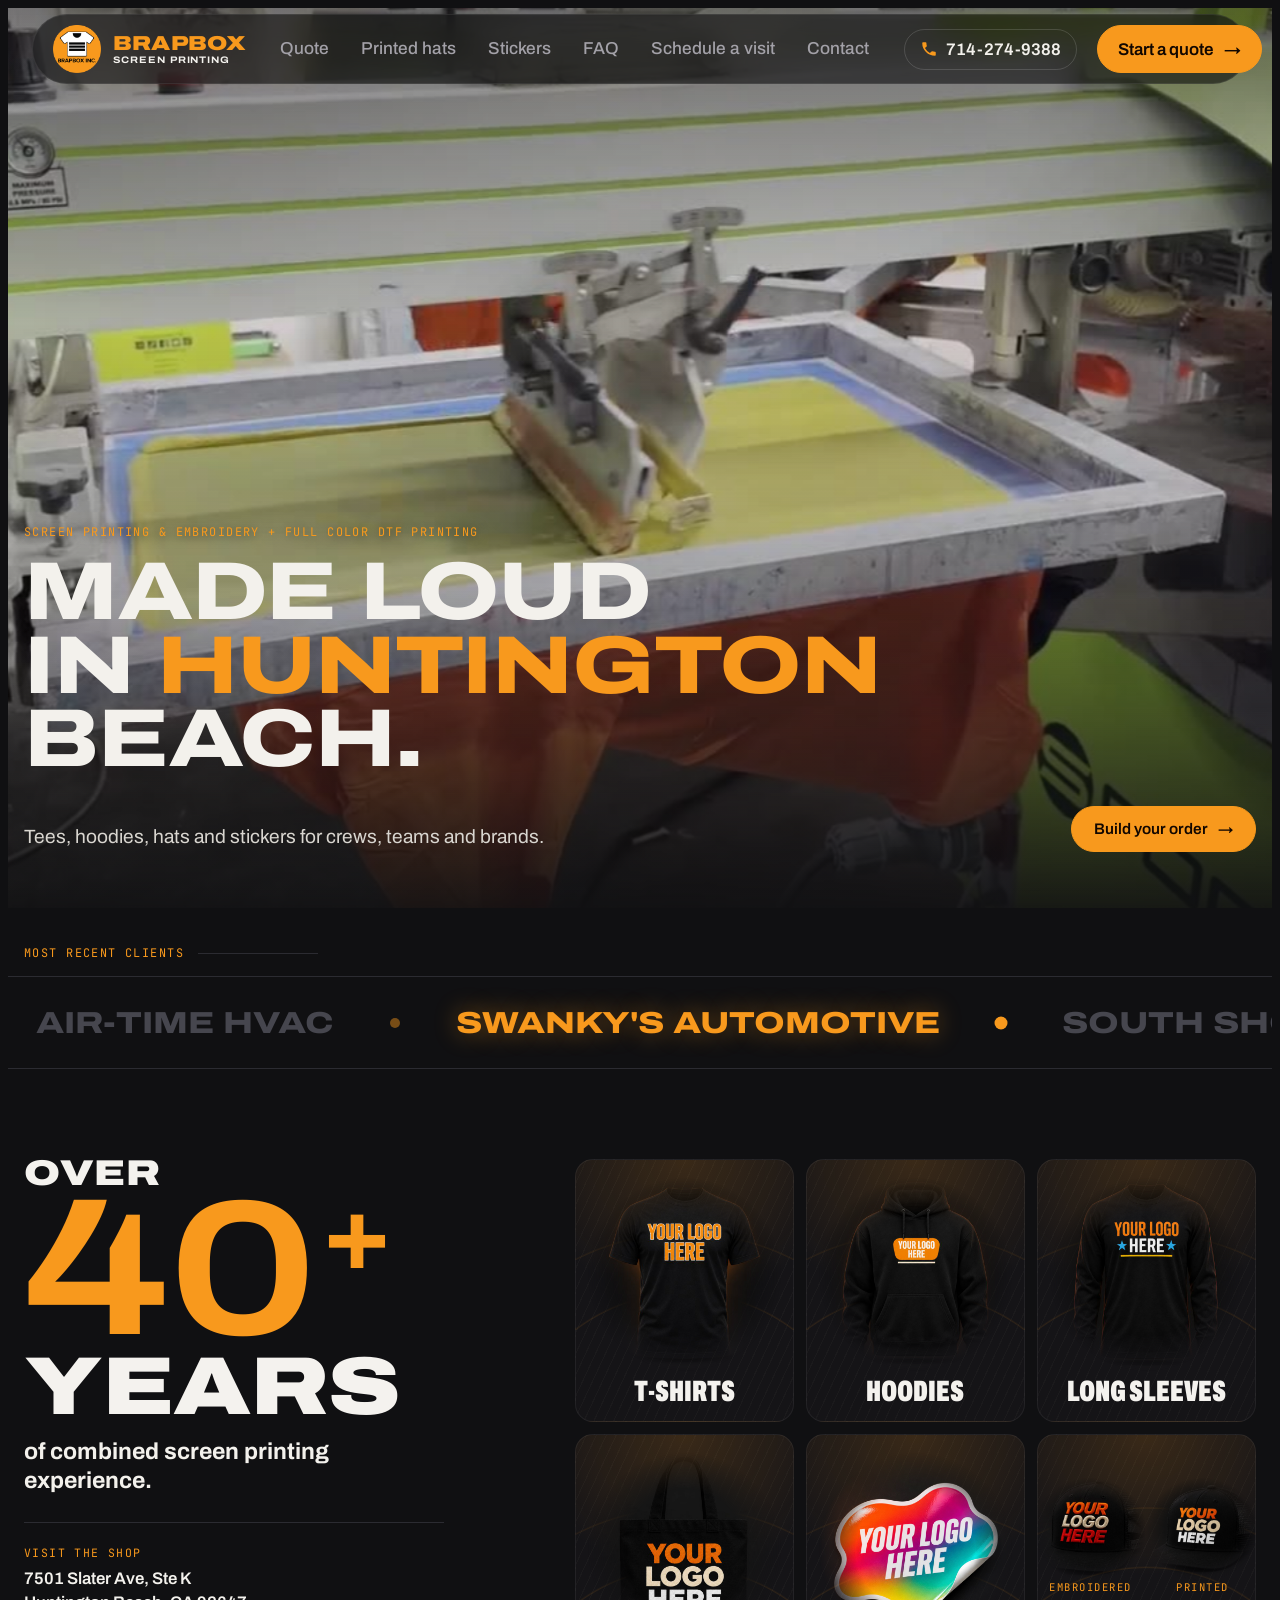
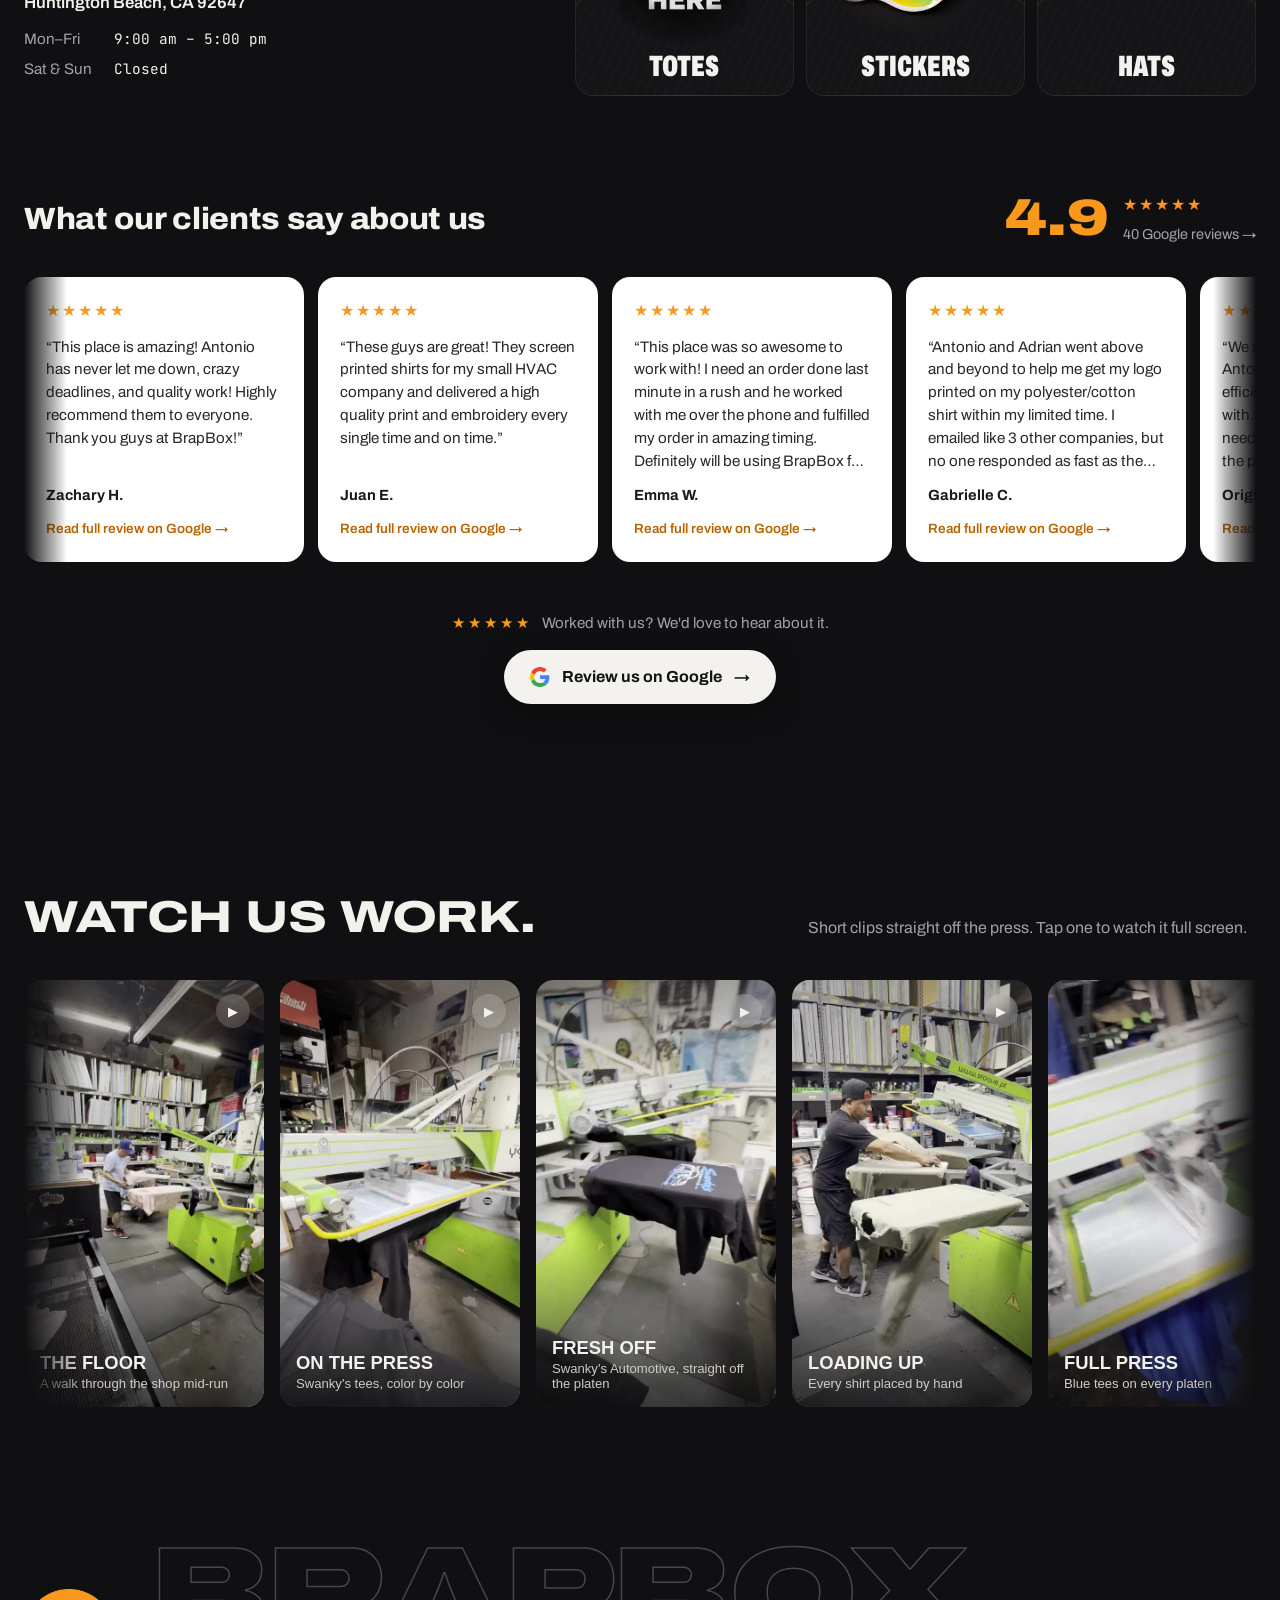
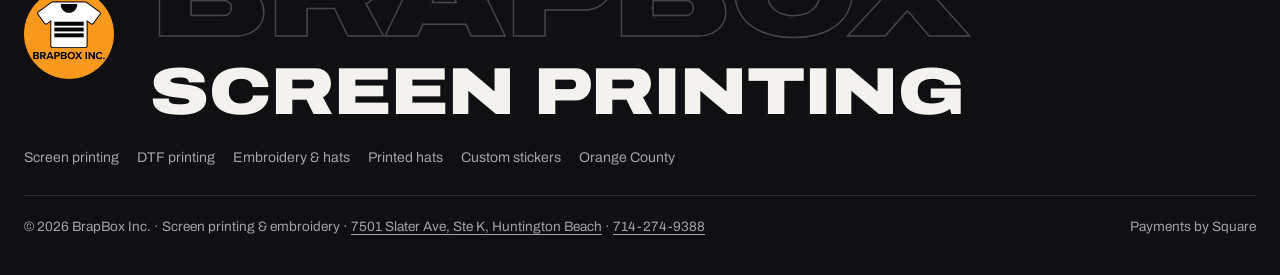
==== commit 2a0be7c6: "Hours Mon-Fri 9am-5pm, static 40+ years stat" ====
--- a/index.html
+++ b/index.html
@@ -39,7 +39,7 @@
 "telephone":"+1-714-274-9388","email":"brapboxtshirt@gmail.com",
 "address":{"@type":"PostalAddress","streetAddress":"7501 Slater Ave, Ste K","addressLocality":"Huntington Beach","addressRegion":"CA","postalCode":"92647","addressCountry":"US"},
 "hasMap":"https://maps.google.com/?cid=10656105089256841077",
-"openingHoursSpecification":[{"@type":"OpeningHoursSpecification","dayOfWeek":["Monday","Tuesday","Wednesday","Thursday","Friday"],"opens":"10:00","closes":"16:00"}],
+"openingHoursSpecification":[{"@type":"OpeningHoursSpecification","dayOfWeek":["Monday","Tuesday","Wednesday","Thursday","Friday"],"opens":"09:00","closes":"17:00"}],
 "areaServed":[{"@type":"City","name":"Huntington Beach, CA"},{"@type":"AdministrativeArea","name":"Orange County, CA"},{"@type":"AdministrativeArea","name":"Southern California"}],
 "paymentAccepted":"Credit card","currenciesAccepted":"USD",
 "knowsAbout":["Screen printing","DTF printing","Embroidery","Custom T-shirts","Custom hoodies","Custom hats","Custom stickers","Sleeve printing"],
@@ -60,7 +60,7 @@
 {"@type":"Question","name":"Can you rush it?","acceptedAnswer":{"@type":"Answer","text":"Call us at 714-274-9388 and we'll tell you what the press can do."}},
 {"@type":"Question","name":"What can you print on?","acceptedAnswer":{"@type":"Answer","text":"T-shirts, hoodies, long sleeves, totes, hats and stickers. Hats can be printed or embroidered."}},
 {"@type":"Question","name":"Do you print sleeves?","acceptedAnswer":{"@type":"Answer","text":"Yes, left and right sleeves on short and long sleeves. Add them in the quote studio."}},
-{"@type":"Question","name":"Where do I pick up?","acceptedAnswer":{"@type":"Answer","text":"At the shop, 7501 Slater Ave, Ste K, Huntington Beach. Open Monday to Friday, 10 am to 4 pm. We can also ship it, and shipping is calculated after production is finished."}},
+{"@type":"Question","name":"Where do I pick up?","acceptedAnswer":{"@type":"Answer","text":"At the shop, 7501 Slater Ave, Ste K, Huntington Beach. Open Monday to Friday, 9 am to 5 pm. We can also ship it, and shipping is calculated after production is finished."}},
 {"@type":"Question","name":"How do I pay?","acceptedAnswer":{"@type":"Answer","text":"We send a secure Square invoice you can pay by card."}}]}
 ]}
 </script>
@@ -1215,7 +1215,7 @@
       <hr class="wp2-hr">
       <div class="wp2-visit">
         <a class="wp2-addr" href="https://www.google.com/maps/search/?api=1&amp;query=7501+Slater+Ave+Ste+K+Huntington+Beach+CA+92647" target="_blank" rel="noopener"><small>Visit the shop</small>7501 Slater Ave, Ste K<br>Huntington Beach, CA 92647</a>
-        <dl class="hours"><dt>Mon–Fri</dt><dd>10:00 am – 4:00 pm</dd><dt>Sat &amp; Sun</dt><dd>Closed</dd></dl>
+        <dl class="hours"><dt>Mon–Fri</dt><dd>9:00 am – 5:00 pm</dd><dt>Sat &amp; Sun</dt><dd>Closed</dd></dl>
       </div>
     </div>
     <ul class="wp2-grid"><li><img class="wpm" src="p/mk-tee.jpg" alt="T-shirt mockup with a two-color logo print" width="720" height="720" loading="lazy" decoding="async"><span>T-shirts</span></li><li><img class="wpm" src="p/mk-hoodie.jpg" alt="Hoodie mockup with a three-color logo print" width="720" height="720" loading="lazy" decoding="async"><span>Hoodies</span></li><li><img class="wpm" src="p/mk-longsleeve.jpg" alt="Long sleeve mockup with a four-color logo print" width="720" height="720" loading="lazy" decoding="async"><span>Long sleeves</span></li><li><img class="wpm" src="p/mk-tote.jpg" alt="Tote bag mockup with a three-color logo print" width="720" height="720" loading="lazy" decoding="async"><span>Totes</span></li><li><img class="wpm" src="p/mk-sticker.jpg" alt="Full-color die-cut sticker mockup" width="720" height="720" loading="lazy" decoding="async"><span>Stickers</span></li><li class="wp2-hats"><div class="mk-pair"><figure><img class="wpm" src="p/mk-hat-emb.jpg" alt="Hat mockup with an embroidered logo" width="720" height="659" loading="lazy" decoding="async"><figcaption>Embroidered</figcaption></figure><figure><img class="wpm" src="p/mk-hat-print.jpg" alt="Hat mockup with a printed logo" width="720" height="659" loading="lazy" decoding="async"><figcaption>Printed</figcaption></figure></div><span>Hats</span></li></ul>
@@ -1407,7 +1407,7 @@
           <div class="logo vs-brand"><img class="logo-img" src="p/logo.png" alt="" width="48" height="48"><span class="logo-t"><b>BrapBox</b><small>Screen printing</small></span></div>
           <p class="vs-addr">7501 Slater Ave, Ste K<br><span>Huntington Beach, CA 92647</span></p>
           <p class="vs-contact"><a href="tel:+17142749388">714-274-9388</a><a href="mailto:brapboxtshirt@gmail.com">brapboxtshirt@gmail.com</a></p>
-          <dl class="hours"><dt>Mon–Fri</dt><dd>10:00 am – 4:00 pm</dd><dt>Sat &amp; Sun</dt><dd>Closed</dd></dl>
+          <dl class="hours"><dt>Mon–Fri</dt><dd>9:00 am – 5:00 pm</dd><dt>Sat &amp; Sun</dt><dd>Closed</dd></dl>
           <a class="btn" href="https://www.google.com/maps/search/?api=1&query=7501+Slater+Ave+Ste+K+Huntington+Beach+CA+92647" target="_blank" rel="noopener">Directions <span class="ar">→</span></a>
         </div>
       </aside>
@@ -1494,8 +1494,7 @@
 
   // reviews loop: pause while touched
   {const L=$("rvList");if(L){L.addEventListener("touchstart",()=>L.classList.add("hold"),{passive:true});L.addEventListener("touchend",()=>setTimeout(()=>L.classList.remove("hold"),2500),{passive:true});}}
-  // what we print count-up
-  {const n=document.querySelector(".wp2-num b");if(n&&!reduce){n.textContent="0";new IntersectionObserver((e,o)=>{if(!e[0].isIntersecting)return;o.disconnect();const t0=performance.now();const f=t=>{const k=Math.min(1,(t-t0)/1400);n.textContent=Math.round(40*(1-Math.pow(1-k,3)));if(k<1)requestAnimationFrame(f)};requestAnimationFrame(f)},{threshold:.4}).observe(n)}}
+  // 40+ years stays static (Antonio 2026-11-23)
   // clients
   const ct=$("clients");const cs=CLIENTS.map(c=>`<span>${c}</span>`).join("");ct.innerHTML=cs+cs;
   {const sp=[...ct.children];let on=null,vis=false;
@@ -1548,7 +1547,7 @@
    ["Can you rush it?","Call us at <a href=\"tel:+17142749388\">714-274-9388</a> and we'll tell you what the press can do."],
    ["What can you print on?","T-shirts, hoodies, long sleeves, totes, hats and stickers. Hats can be printed or embroidered."],
    ["Do you print sleeves?","Yes, left and right sleeves on short and long sleeves. Add them in the quote studio."],
-   ["Where do I pick up?","At the shop, 7501 Slater Ave, Ste K, Huntington Beach. Open Monday to Friday, 10 am to 4 pm. We can also ship it, and shipping is calculated after production is finished."],
+   ["Where do I pick up?","At the shop, 7501 Slater Ave, Ste K, Huntington Beach. Open Monday to Friday, 9 am to 5 pm. We can also ship it, and shipping is calculated after production is finished."],
    ["How do I pay?","We send a secure Square invoice you can pay by card."]
   ];
   $("fqList").innerHTML='<div class="fq-items">'+FAQ.map(([q,a])=>`<details><summary>${q}</summary><div class="fq-a"><p>${a}</p></div></details>`).join("")+'</div>';
@@ -1567,10 +1566,10 @@
   const SEND_FAIL=`Sorry, that didn't go through. Please call the shop at <a href="tel:+17142749388" style="white-space:nowrap">714-274-9388</a> and we'll take care of you.`;
   (()=>{const f=$("vf");if(!f)return;const DN=["Sun","Mon","Tue","Wed","Thu","Fri","Sat"],MN=["Jan","Feb","Mar","Apr","May","Jun","Jul","Aug","Sep","Oct","Nov","Dec"];
     const V={day:null,time:null},days=[],now=new Date(),d=new Date(now);d.setHours(0,0,0,0);
-    const first=new Date(d);if(now.getHours()>=14||first.getDay()%6===0)first.setDate(first.getDate()+1);while(first.getDay()%6===0)first.setDate(first.getDate()+1);
+    const first=new Date(d);if(now.getHours()>=15||first.getDay()%6===0)first.setDate(first.getDate()+1);while(first.getDay()%6===0)first.setDate(first.getDate()+1);
     const mon=new Date(first);mon.setDate(mon.getDate()-(mon.getDay()+6)%7);
     for(let w=0;w<14;w++){const x=new Date(mon);x.setDate(mon.getDate()+w);if(x.getDay()%6!==0)days.push(x);}
-    const T=[];for(let h=10;h<16;h++)for(const m of [0,30])T.push([h,m]);
+    const T=[];for(let h=9;h<17;h++)for(const m of [0,30])T.push([h,m]);
     const tl=([h,m])=>`${h>12?h-12:h}:${m?"30":"00"} ${h<12?"am":"pm"}`,dl=x=>`${DN[x.getDay()]} ${MN[x.getMonth()]} ${x.getDate()}`;
     const today=x=>x.toDateString()===now.toDateString();
     const pick=(box,btn)=>[...box.children].forEach(b=>b.setAttribute("aria-checked",b===btn));
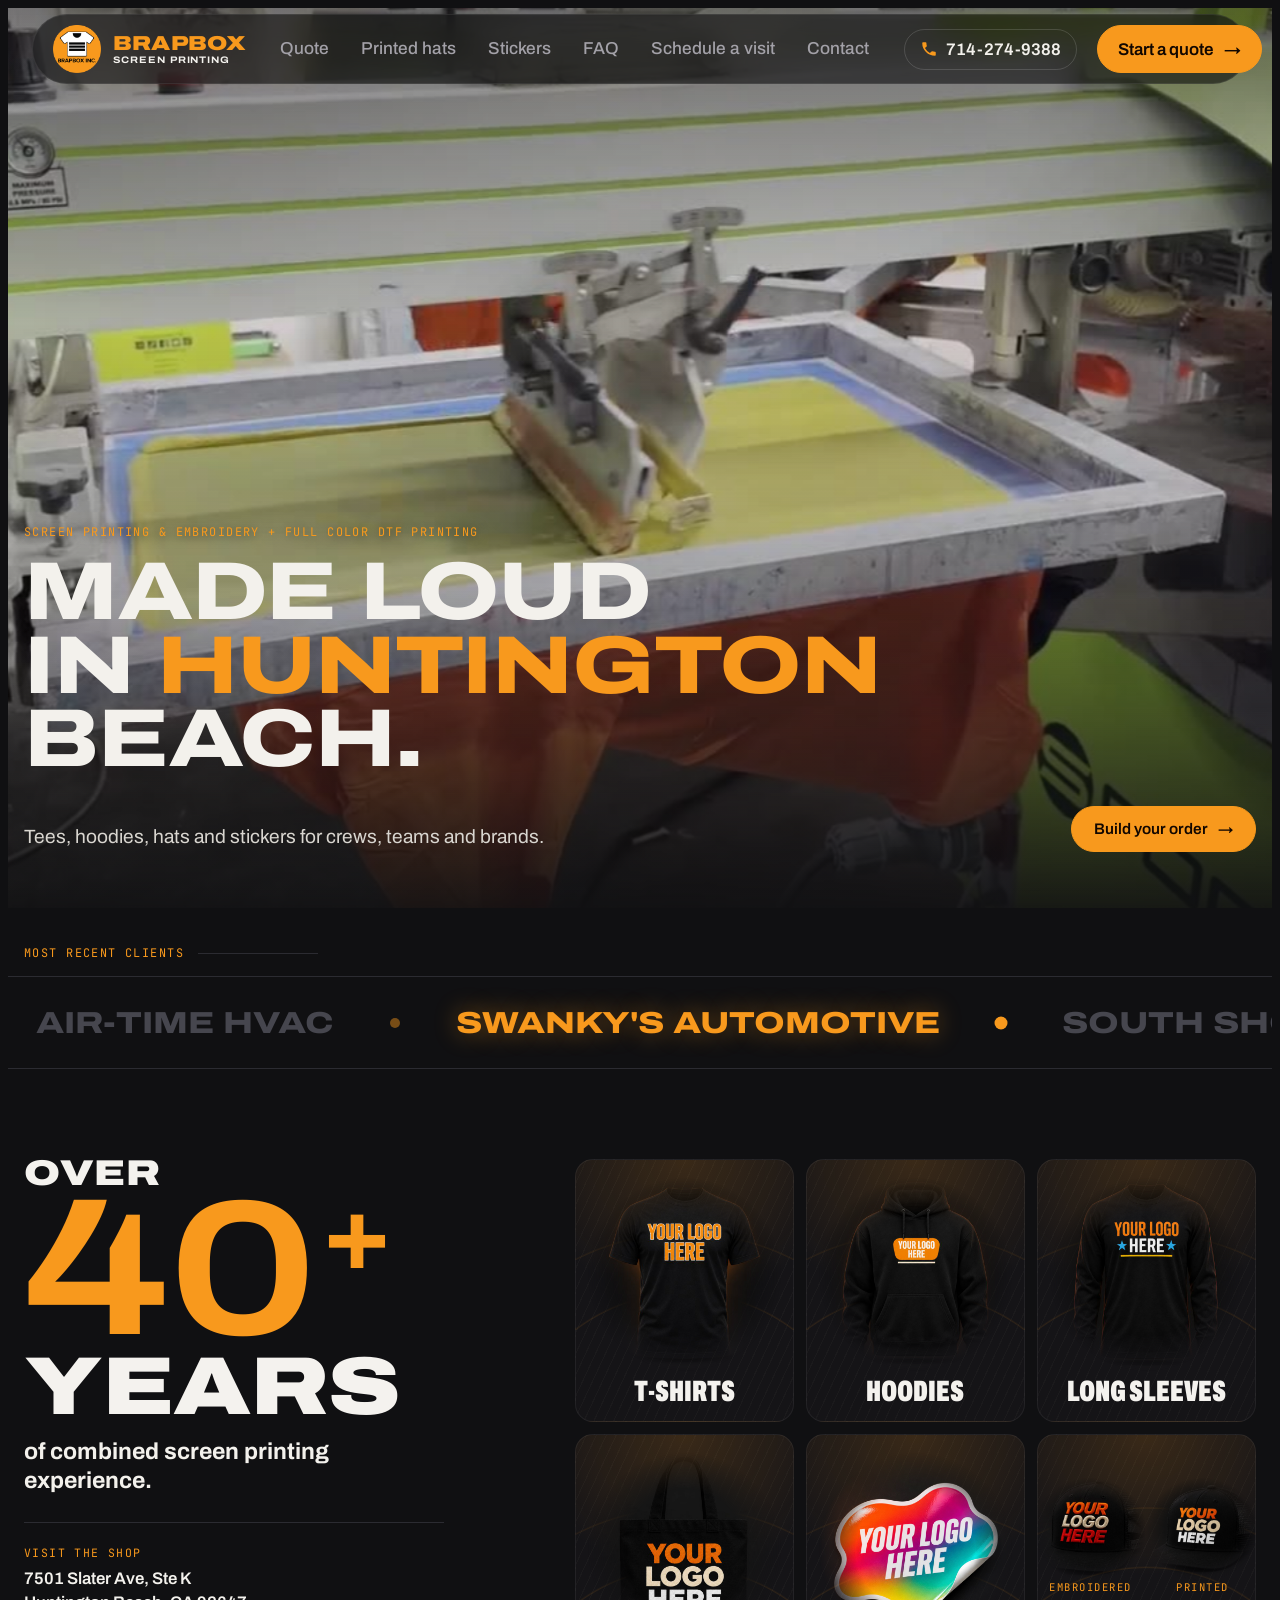
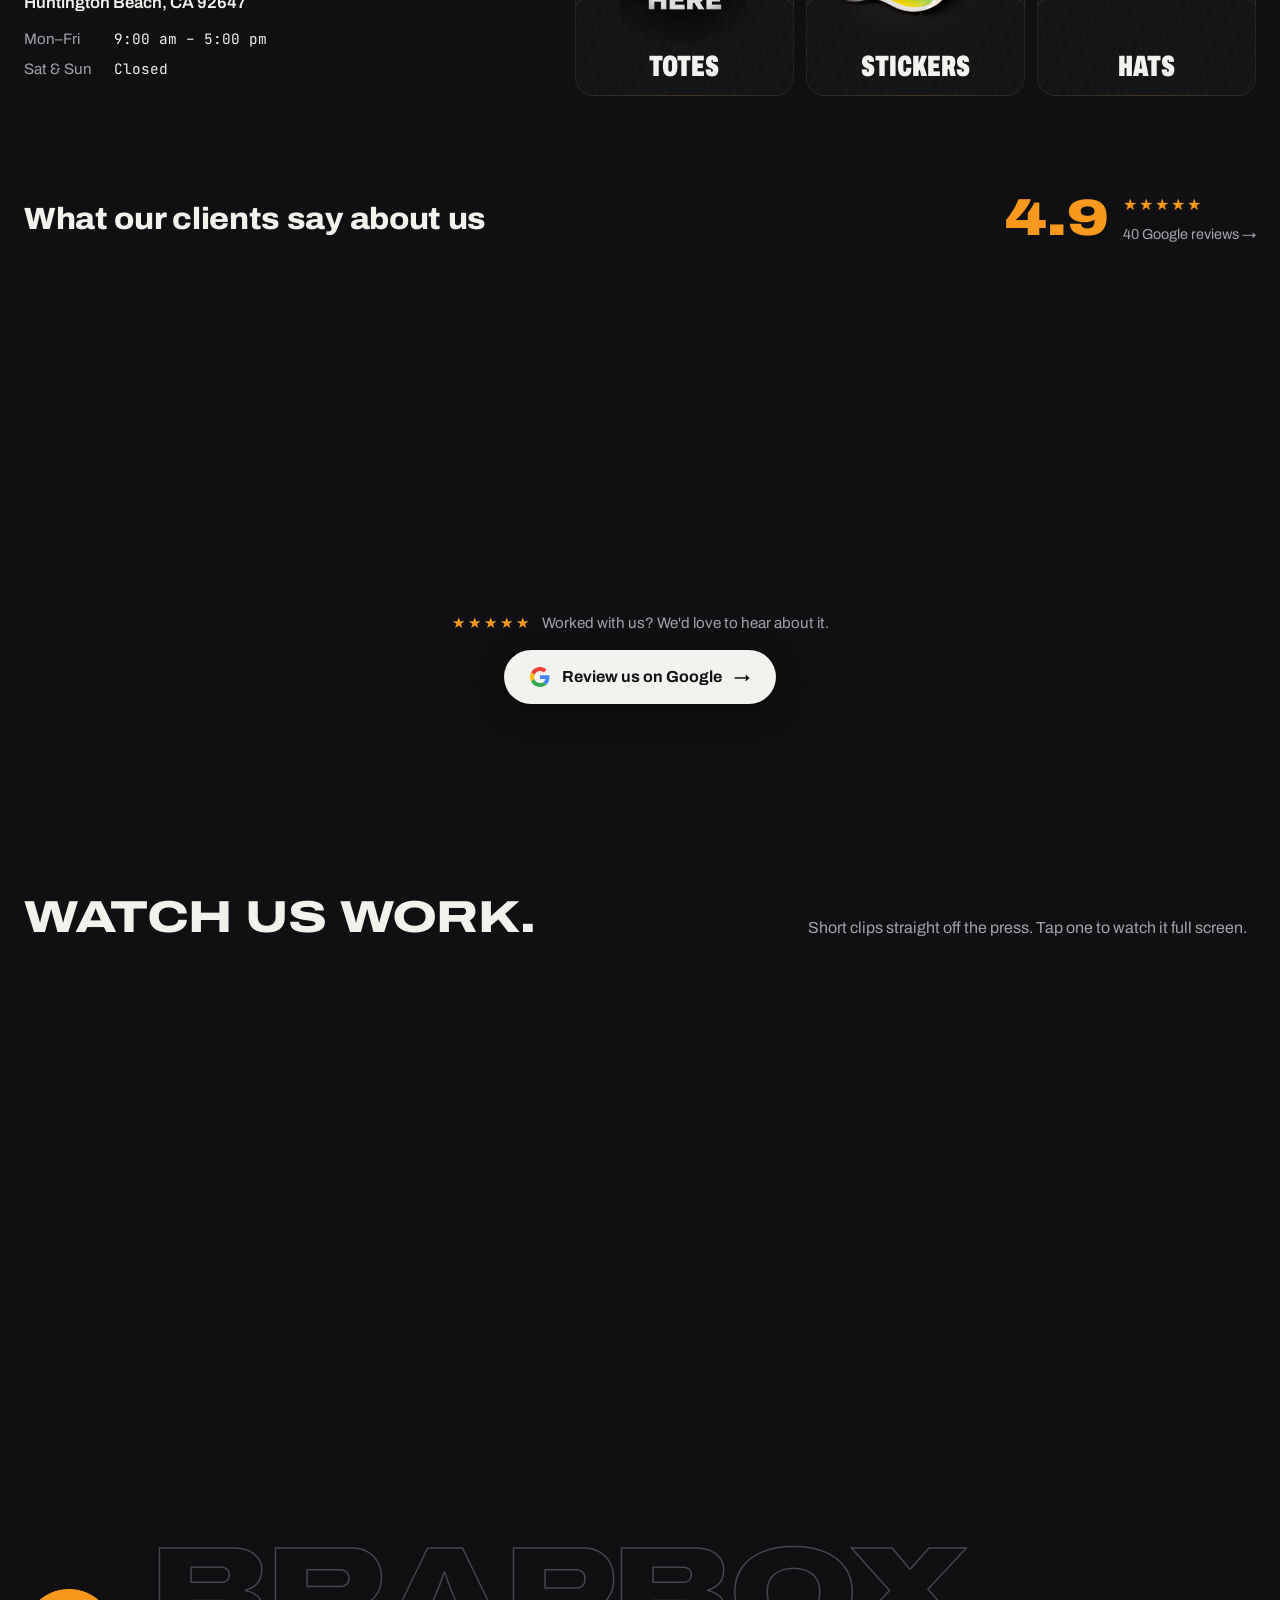
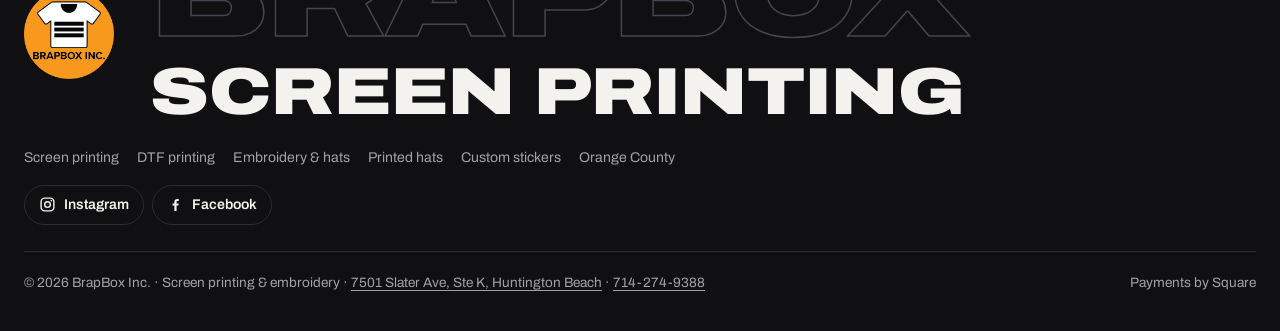
==== commit 068caa69: "Add Instagram and Facebook links" ====
--- a/index.html
+++ b/index.html
@@ -50,7 +50,7 @@
 {"@type":"Offer","itemOffered":{"@type":"Service","name":"Custom T-shirts, long sleeves and hoodies"}},
 {"@type":"Offer","itemOffered":{"@type":"Service","name":"Custom printed or embroidered hats"}},
 {"@type":"Offer","itemOffered":{"@type":"Service","name":"Custom totes and die-cut stickers"}}]},
-"sameAs":["https://maps.google.com/?cid=10656105089256841077"]},
+"sameAs":["https://maps.google.com/?cid=10656105089256841077","https://www.instagram.com/brapboxscreenprinting/","https://www.facebook.com/BrapBoxScreenPrinting"]},
 {"@type":"WebSite","@id":"https://www.brapboxscreenprinting.com/#website","url":"https://www.brapboxscreenprinting.com/","name":"BrapBox Screen Printing","publisher":{"@id":"https://www.brapboxscreenprinting.com/#business"},"inLanguage":"en-US"},
 {"@type":"WebPage","@id":"https://www.brapboxscreenprinting.com/#webpage","url":"https://www.brapboxscreenprinting.com/","name":"Screen Printing & Custom Shirts in Huntington Beach, CA | BrapBox","isPartOf":{"@id":"https://www.brapboxscreenprinting.com/#website"},"about":{"@id":"https://www.brapboxscreenprinting.com/#business"},"primaryImageOfPage":"https://www.brapboxscreenprinting.com/v/hero.jpg","inLanguage":"en-US"},
 {"@type":"FAQPage","@id":"https://www.brapboxscreenprinting.com/#faq","mainEntity":[
@@ -1172,6 +1172,7 @@
 
 @media (max-width:860px){.qs-body{grid-template-columns:1fr;grid-template-areas:"sw" "gear" "when" "design" "fin" "done"}.qs-body>[data-step=when]{border-top:1px solid var(--line);padding-top:26px;margin-top:30px}}
 #qsAddr{margin-bottom:10px}
+.foot-social{display:flex;flex-wrap:wrap;gap:8px;margin-top:16px}.foot-social a{display:inline-flex;align-items:center;gap:8px;text-decoration:none;color:var(--fg);font-size:.88rem;font-weight:600;padding:8px 14px;border:1px solid var(--line);border-radius:999px;transition:border-color .2s,color .2s}.foot-social a:hover{border-color:var(--brand);color:var(--brand2)}.foot-social svg{width:17px;height:17px;flex:none}
 </style>
 
 <div class="progress" id="progress"></div>
@@ -1431,7 +1432,7 @@
 
 </main>
 
-<footer><div class="wrap"><div class="foot-brand"><img src="p/logo.png" alt="BrapBox Inc. logo" width="120" height="120" loading="lazy"><div class="mega-wrap"><div class="mega" aria-hidden="true">BrapBox</div><div class="mega-sub" id="megaSub">Screen printing</div></div></div><nav class="foot-links" aria-label="Services"><a href="/screen-printing/">Screen printing</a><a href="/dtf-printing/">DTF printing</a><a href="/embroidery/">Embroidery &amp; hats</a><a href="/printed-hats/">Printed hats</a><a href="/custom-stickers/">Custom stickers</a><a href="/orange-county/">Orange County</a></nav><div class="foot"><span>© 2026 BrapBox Inc. · Screen printing &amp; embroidery · <a href="#visit-us" class="footvisit">7501 Slater Ave, Ste K, Huntington Beach</a> · <a href="tel:+17142749388" class="footvisit">714-274-9388</a></span><span>Payments by Square</span></div></div></footer>
+<footer><div class="wrap"><div class="foot-brand"><img src="p/logo.png" alt="BrapBox Inc. logo" width="120" height="120" loading="lazy"><div class="mega-wrap"><div class="mega" aria-hidden="true">BrapBox</div><div class="mega-sub" id="megaSub">Screen printing</div></div></div><nav class="foot-links" aria-label="Services"><a href="/screen-printing/">Screen printing</a><a href="/dtf-printing/">DTF printing</a><a href="/embroidery/">Embroidery &amp; hats</a><a href="/printed-hats/">Printed hats</a><a href="/custom-stickers/">Custom stickers</a><a href="/orange-county/">Orange County</a></nav><div class="foot-social"><a href="https://www.instagram.com/brapboxscreenprinting/" target="_blank" rel="noopener me" aria-label="BrapBox on Instagram"><svg viewBox="0 0 24 24" aria-hidden="true"><rect x="3" y="3" width="18" height="18" rx="5" fill="none" stroke="currentColor" stroke-width="2"/><circle cx="12" cy="12" r="4" fill="none" stroke="currentColor" stroke-width="2"/><circle cx="17.5" cy="6.5" r="1.3" fill="currentColor"/></svg><span>Instagram</span></a><a href="https://www.facebook.com/BrapBoxScreenPrinting" target="_blank" rel="noopener me" aria-label="BrapBox on Facebook"><svg viewBox="0 0 24 24" aria-hidden="true"><path fill="currentColor" d="M13.5 21v-7.5h2.6l.4-3h-3V8.6c0-.9.3-1.5 1.5-1.5h1.6V4.4c-.3 0-1.2-.1-2.3-.1-2.3 0-3.9 1.4-3.9 4V10.5H7.8v3h2.6V21z"/></svg><span>Facebook</span></a></div><div class="foot"><span>© 2026 BrapBox Inc. · Screen printing &amp; embroidery · <a href="#visit-us" class="footvisit">7501 Slater Ave, Ste K, Huntington Beach</a> · <a href="tel:+17142749388" class="footvisit">714-274-9388</a></span><span>Payments by Square</span></div></div></footer>
 
 <div class="cursor" id="cursor" aria-hidden="true">View</div>
 <div class="lightbox" id="lightbox" hidden role="dialog" aria-modal="true" aria-label="Photo viewer"><button type="button" class="btn sm x" id="lbClose">Close ✕</button><button type="button" class="pv" id="lbPrev" aria-label="Previous photo">←</button><div><img id="lbImg" alt=""><p id="lbCap"></p></div><button type="button" class="nx" id="lbNext" aria-label="Next photo">→</button></div>
